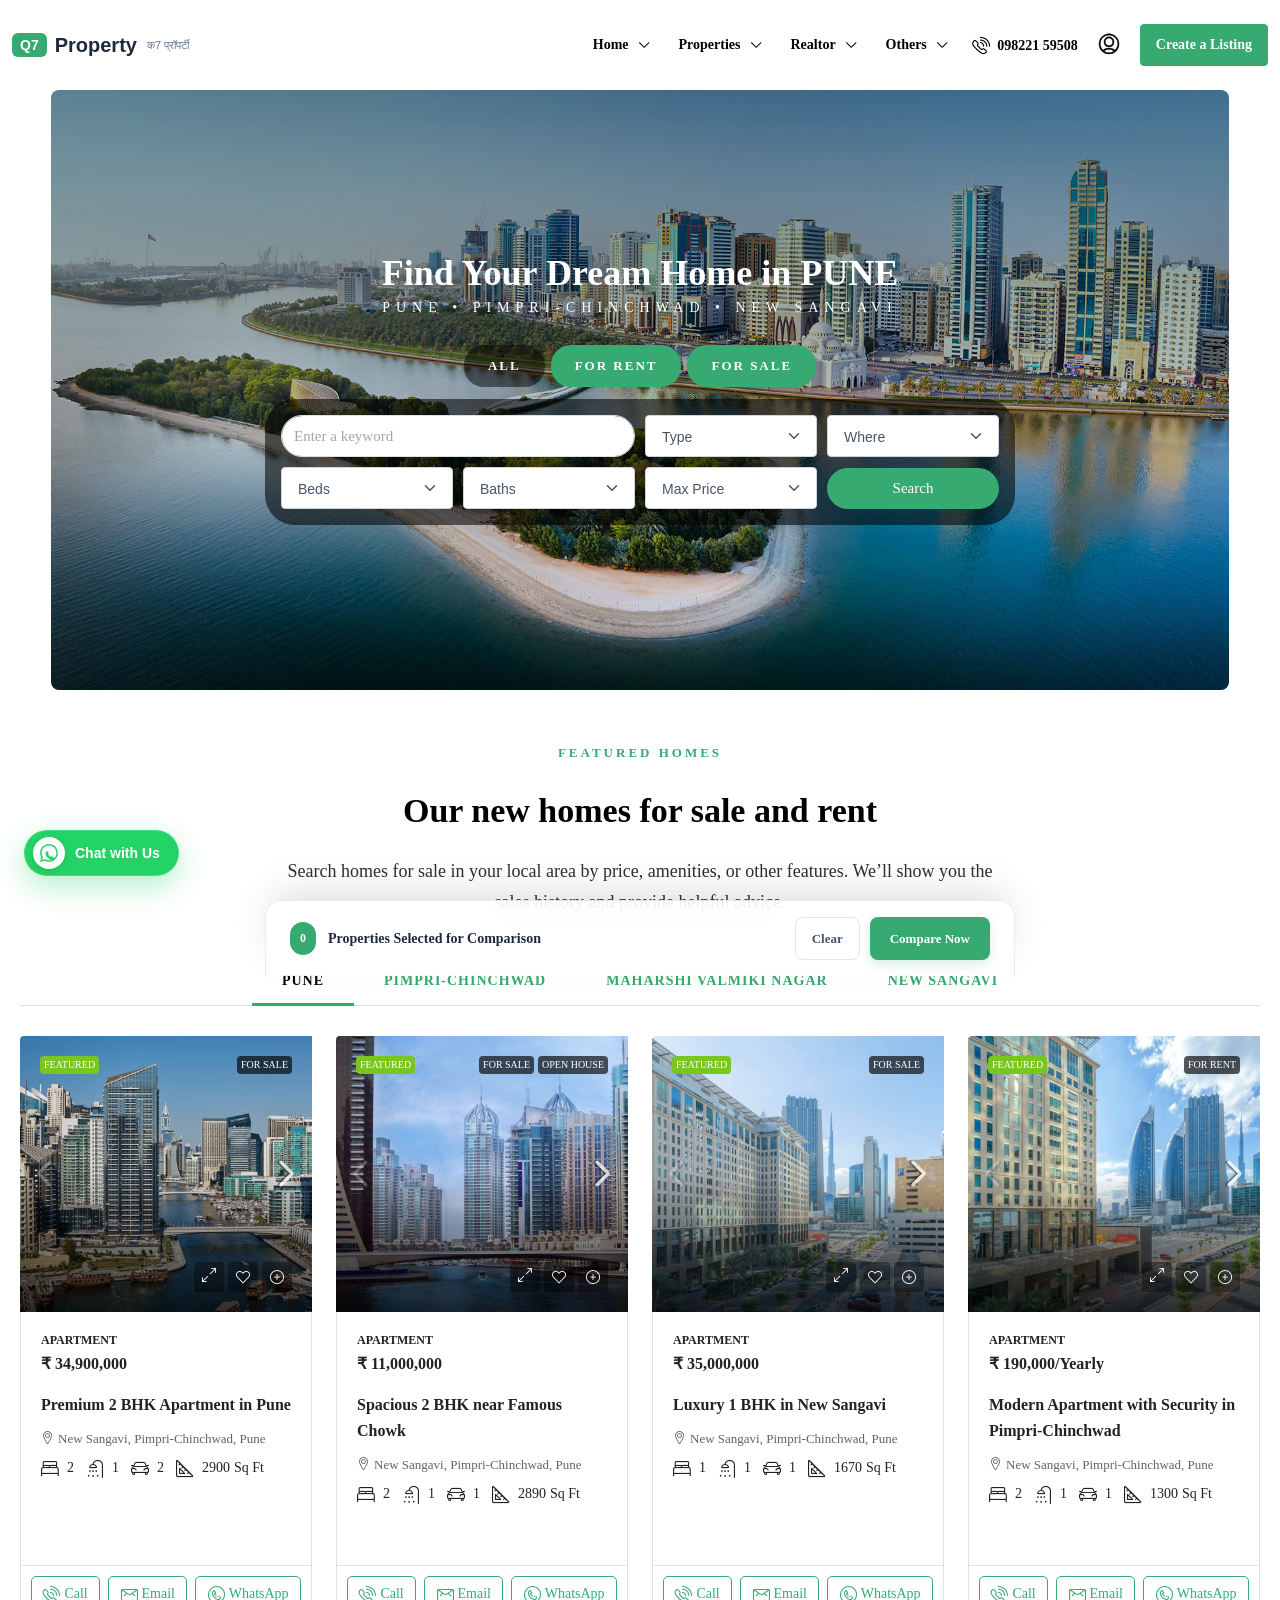
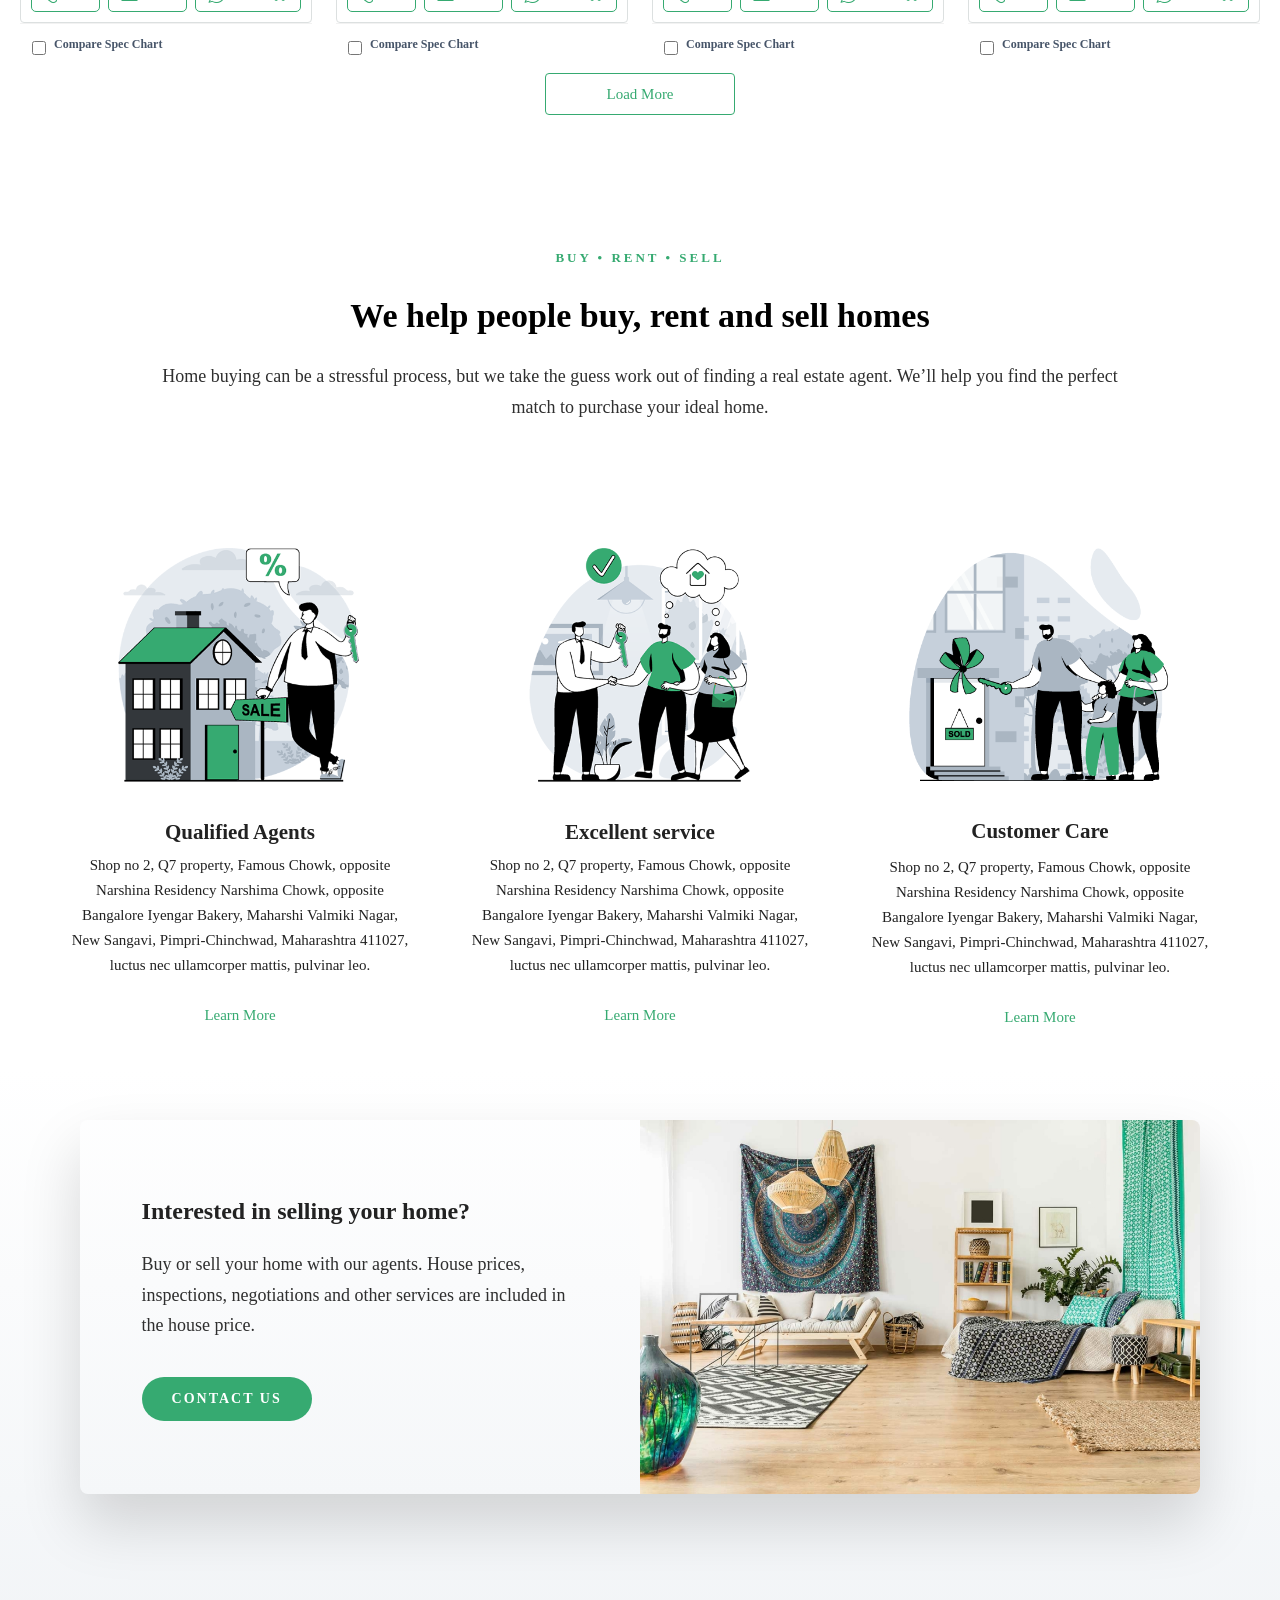
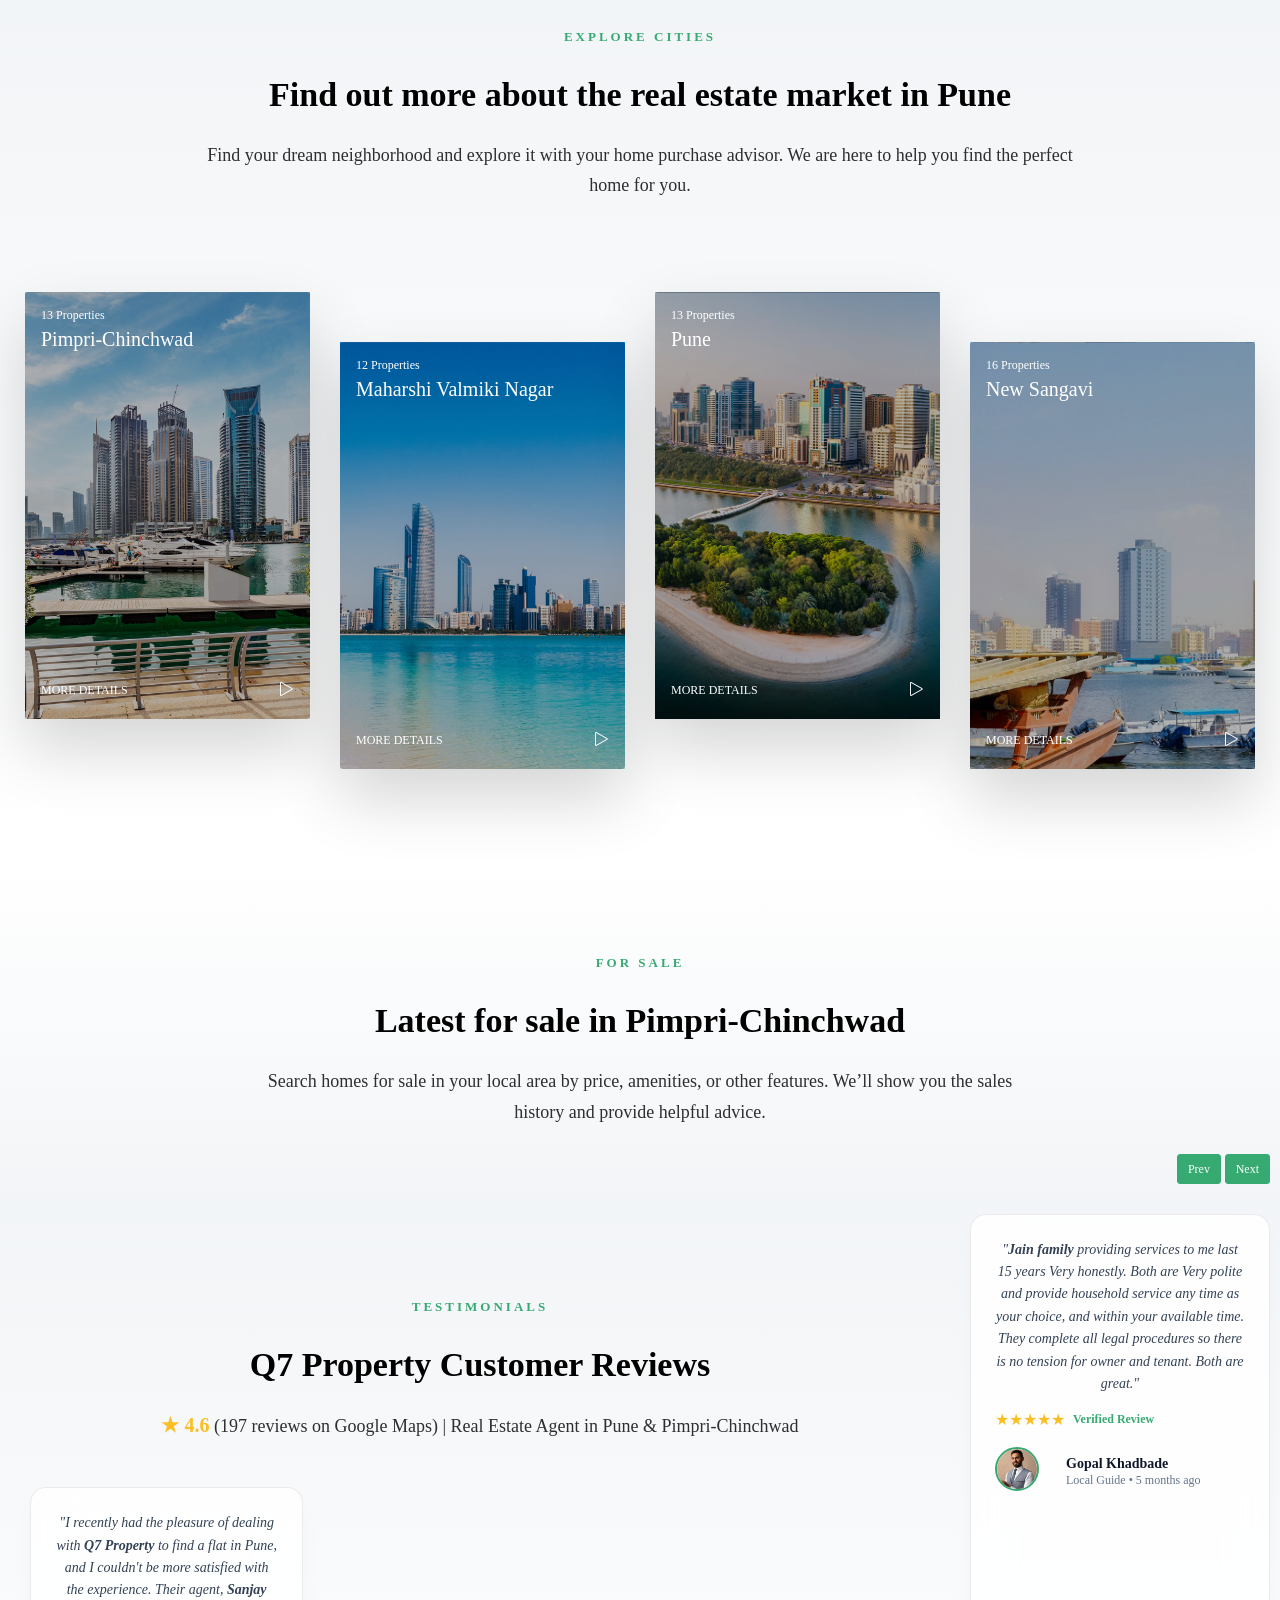
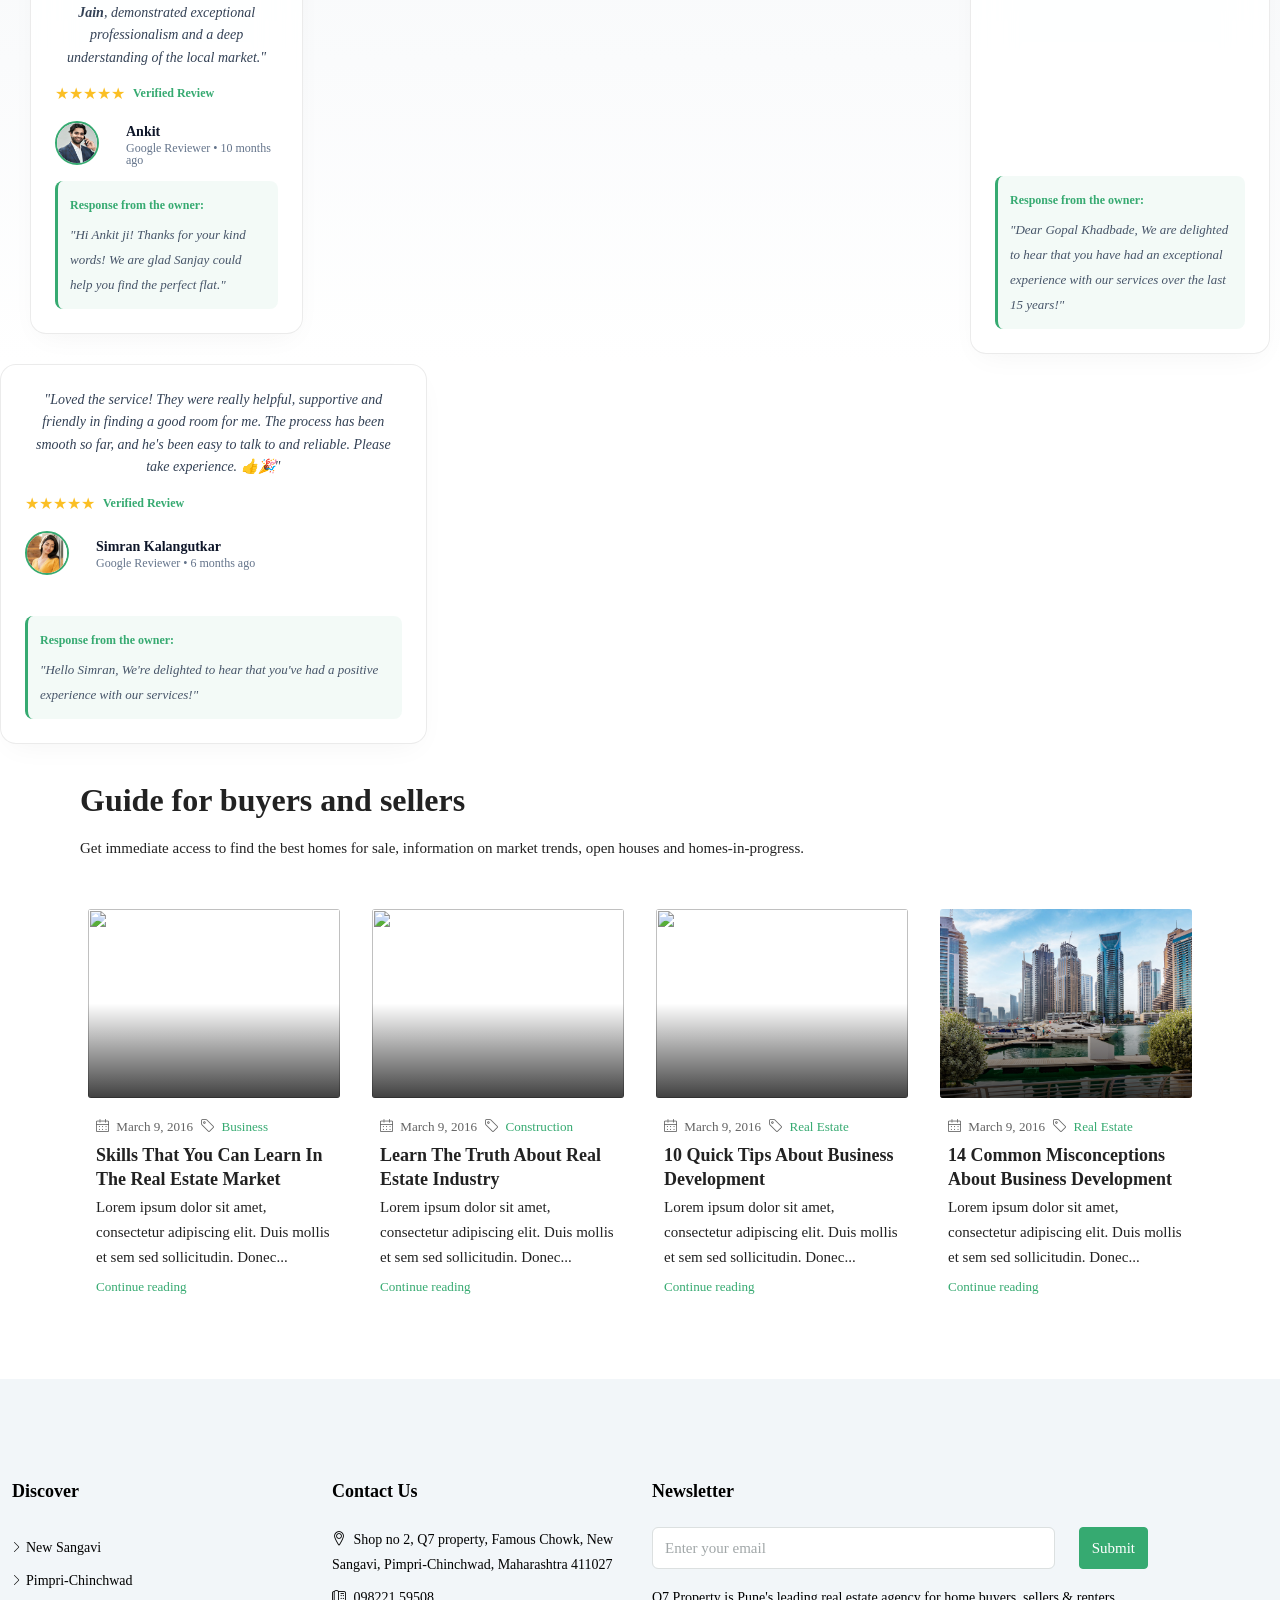
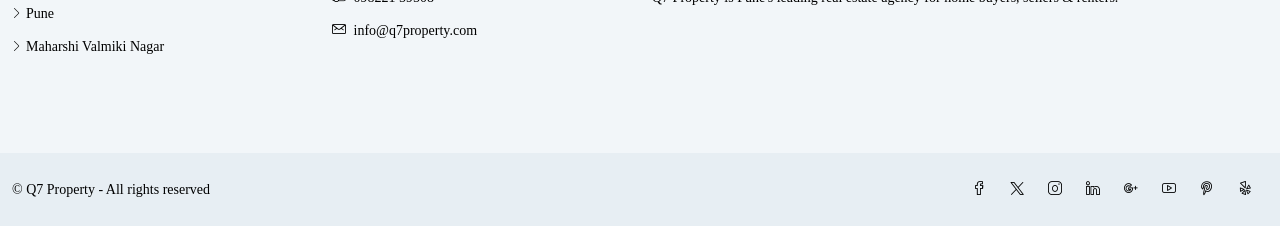
==== index.html @ b4c5afac "Initial commit: Rebranded high-fidelity Q7 Property portal in Pune, fully clean and declassified wit" ====
<!DOCTYPE html><html lang="en-US"><head>
	<meta charset="UTF-8">
	<meta name="viewport" content="width=device-width, initial-scale=1.0">
	<link rel="profile" href="https://gmpg.org/xfn/11">
    <meta name="format-detection" content="telephone=no">
	<title>Houzez – Highly Customizable Real Estate WordPress Theme - Q7 Property | Real Estate Agent in Pimpri-Chinchwad, Pune</title>
		<style>
		.houzez-library-modal-btn {margin-left: 5px;background: #35AAE1;vertical-align: top;font-size: 0 !important;}
		.houzez-library-modal-btn:before {content: '';width: 16px;height: 16px;background-image: url('./wp-content/themes/houzez/img/studio-icon.png');background-position: center;background-size: contain;background-repeat: no-repeat;}
		#houzez-library-modal .houzez-elementor-template-library-template-name {text-align: right;flex: 1 0 0%;}
		.houzez-notice {padding: 10px 15px;margin: 10px 0;border-radius: 4px;font-size: 14px;}
		.houzez-notice.houzez-success {background: #d4edda;color: #155724;border: 1px solid #c3e6cb;}
		.houzez-notice.houzez-error {background: #f8d7da;color: #721c24;border: 1px solid #f5c6cb;}
		.houzez-notice.houzez-info {background: #d1ecf1;color: #0c5460;border: 1px solid #bee5eb;}
		</style>
	<meta name="robots" content="max-image-preview:large">
<link rel="dns-prefetch" href="//fonts.googleapis.com">
<link rel="preconnect" href="https://fonts.gstatic.com" crossorigin="">
<link rel="alternate" type="application/rss+xml" title="Houzez » Feed" href="./feed/">
<link rel="alternate" type="application/rss+xml" title="Houzez » Comments Feed" href="./comments/feed/">
<link rel="alternate" title="oEmbed (JSON)" type="application/json+oembed" href="./wp-json/oembed/1.0/embed?url=https%3A%2F%2Fdemo29.houzez.co%2F">
<link rel="alternate" title="oEmbed (XML)" type="text/xml+oembed" href="./wp-json/oembed/1.0/embed?url=https%3A%2F%2Fdemo29.houzez.co%2F&amp;format=xml">
<style id="wp-img-auto-sizes-contain-inline-css" type="text/css">
img:is([sizes=auto i],[sizes^="auto," i]){contain-intrinsic-size:3000px 1500px}
/*# sourceURL=wp-img-auto-sizes-contain-inline-css */
</style>
<link rel="stylesheet" id="houzez-author-box-css" href="./wp-content/plugins/houzez-theme-functionality/elementor/assets/css/author-box.css" type="text/css" media="all">
<style id="wp-emoji-styles-inline-css" type="text/css">

	img.wp-smiley, img.emoji {
		display: inline !important;
		border: none !important;
		box-shadow: none !important;
		height: 1em !important;
		width: 1em !important;
		margin: 0 0.07em !important;
		vertical-align: -0.1em !important;
		background: none !important;
		padding: 0 !important;
	}
/*# sourceURL=wp-emoji-styles-inline-css */
</style>
<style id="classic-theme-styles-inline-css" type="text/css">
/*! This file is auto-generated */
.wp-block-button__link{color:#fff;background-color:#32373c;border-radius:9999px;box-shadow:none;text-decoration:none;padding:calc(.667em + 2px) calc(1.333em + 2px);font-size:1.125em}.wp-block-file__button{background:#32373c;color:#fff;text-decoration:none}
/*# sourceURL=./wp-includes/css/classic-themes.min.css */
</style>
<style id="global-styles-inline-css" type="text/css">
:root{--wp--preset--aspect-ratio--square: 1;--wp--preset--aspect-ratio--4-3: 4/3;--wp--preset--aspect-ratio--3-4: 3/4;--wp--preset--aspect-ratio--3-2: 3/2;--wp--preset--aspect-ratio--2-3: 2/3;--wp--preset--aspect-ratio--16-9: 16/9;--wp--preset--aspect-ratio--9-16: 9/16;--wp--preset--color--black: #000000;--wp--preset--color--cyan-bluish-gray: #abb8c3;--wp--preset--color--white: #ffffff;--wp--preset--color--pale-pink: #f78da7;--wp--preset--color--vivid-red: #cf2e2e;--wp--preset--color--luminous-vivid-orange: #ff6900;--wp--preset--color--luminous-vivid-amber: #fcb900;--wp--preset--color--light-green-cyan: #7bdcb5;--wp--preset--color--vivid-green-cyan: #00d084;--wp--preset--color--pale-cyan-blue: #8ed1fc;--wp--preset--color--vivid-cyan-blue: #0693e3;--wp--preset--color--vivid-purple: #9b51e0;--wp--preset--gradient--vivid-cyan-blue-to-vivid-purple: linear-gradient(135deg,rgb(6,147,227) 0%,rgb(155,81,224) 100%);--wp--preset--gradient--light-green-cyan-to-vivid-green-cyan: linear-gradient(135deg,rgb(122,220,180) 0%,rgb(0,208,130) 100%);--wp--preset--gradient--luminous-vivid-amber-to-luminous-vivid-orange: linear-gradient(135deg,rgb(252,185,0) 0%,rgb(255,105,0) 100%);--wp--preset--gradient--luminous-vivid-orange-to-vivid-red: linear-gradient(135deg,rgb(255,105,0) 0%,rgb(207,46,46) 100%);--wp--preset--gradient--very-light-gray-to-cyan-bluish-gray: linear-gradient(135deg,rgb(238,238,238) 0%,rgb(169,184,195) 100%);--wp--preset--gradient--cool-to-warm-spectrum: linear-gradient(135deg,rgb(74,234,220) 0%,rgb(151,120,209) 20%,rgb(207,42,186) 40%,rgb(238,44,130) 60%,rgb(251,105,98) 80%,rgb(254,248,76) 100%);--wp--preset--gradient--blush-light-purple: linear-gradient(135deg,rgb(255,206,236) 0%,rgb(152,150,240) 100%);--wp--preset--gradient--blush-bordeaux: linear-gradient(135deg,rgb(254,205,165) 0%,rgb(254,45,45) 50%,rgb(107,0,62) 100%);--wp--preset--gradient--luminous-dusk: linear-gradient(135deg,rgb(255,203,112) 0%,rgb(199,81,192) 50%,rgb(65,88,208) 100%);--wp--preset--gradient--pale-ocean: linear-gradient(135deg,rgb(255,245,203) 0%,rgb(182,227,212) 50%,rgb(51,167,181) 100%);--wp--preset--gradient--electric-grass: linear-gradient(135deg,rgb(202,248,128) 0%,rgb(113,206,126) 100%);--wp--preset--gradient--midnight: linear-gradient(135deg,rgb(2,3,129) 0%,rgb(40,116,252) 100%);--wp--preset--font-size--small: 13px;--wp--preset--font-size--medium: 20px;--wp--preset--font-size--large: 36px;--wp--preset--font-size--x-large: 42px;--wp--preset--spacing--20: 0.44rem;--wp--preset--spacing--30: 0.67rem;--wp--preset--spacing--40: 1rem;--wp--preset--spacing--50: 1.5rem;--wp--preset--spacing--60: 2.25rem;--wp--preset--spacing--70: 3.38rem;--wp--preset--spacing--80: 5.06rem;--wp--preset--shadow--natural: 6px 6px 9px rgba(0, 0, 0, 0.2);--wp--preset--shadow--deep: 12px 12px 50px rgba(0, 0, 0, 0.4);--wp--preset--shadow--sharp: 6px 6px 0px rgba(0, 0, 0, 0.2);--wp--preset--shadow--outlined: 6px 6px 0px -3px rgb(255, 255, 255), 6px 6px rgb(0, 0, 0);--wp--preset--shadow--crisp: 6px 6px 0px rgb(0, 0, 0);}:where(.is-layout-flex){gap: 0.5em;}:where(.is-layout-grid){gap: 0.5em;}body .is-layout-flex{display: flex;}.is-layout-flex{flex-wrap: wrap;align-items: center;}.is-layout-flex > :is(*, div){margin: 0;}body .is-layout-grid{display: grid;}.is-layout-grid > :is(*, div){margin: 0;}:where(.wp-block-columns.is-layout-flex){gap: 2em;}:where(.wp-block-columns.is-layout-grid){gap: 2em;}:where(.wp-block-post-template.is-layout-flex){gap: 1.25em;}:where(.wp-block-post-template.is-layout-grid){gap: 1.25em;}.has-black-color{color: var(--wp--preset--color--black) !important;}.has-cyan-bluish-gray-color{color: var(--wp--preset--color--cyan-bluish-gray) !important;}.has-white-color{color: var(--wp--preset--color--white) !important;}.has-pale-pink-color{color: var(--wp--preset--color--pale-pink) !important;}.has-vivid-red-color{color: var(--wp--preset--color--vivid-red) !important;}.has-luminous-vivid-orange-color{color: var(--wp--preset--color--luminous-vivid-orange) !important;}.has-luminous-vivid-amber-color{color: var(--wp--preset--color--luminous-vivid-amber) !important;}.has-light-green-cyan-color{color: var(--wp--preset--color--light-green-cyan) !important;}.has-vivid-green-cyan-color{color: var(--wp--preset--color--vivid-green-cyan) !important;}.has-pale-cyan-blue-color{color: var(--wp--preset--color--pale-cyan-blue) !important;}.has-vivid-cyan-blue-color{color: var(--wp--preset--color--vivid-cyan-blue) !important;}.has-vivid-purple-color{color: var(--wp--preset--color--vivid-purple) !important;}.has-black-background-color{background-color: var(--wp--preset--color--black) !important;}.has-cyan-bluish-gray-background-color{background-color: var(--wp--preset--color--cyan-bluish-gray) !important;}.has-white-background-color{background-color: var(--wp--preset--color--white) !important;}.has-pale-pink-background-color{background-color: var(--wp--preset--color--pale-pink) !important;}.has-vivid-red-background-color{background-color: var(--wp--preset--color--vivid-red) !important;}.has-luminous-vivid-orange-background-color{background-color: var(--wp--preset--color--luminous-vivid-orange) !important;}.has-luminous-vivid-amber-background-color{background-color: var(--wp--preset--color--luminous-vivid-amber) !important;}.has-light-green-cyan-background-color{background-color: var(--wp--preset--color--light-green-cyan) !important;}.has-vivid-green-cyan-background-color{background-color: var(--wp--preset--color--vivid-green-cyan) !important;}.has-pale-cyan-blue-background-color{background-color: var(--wp--preset--color--pale-cyan-blue) !important;}.has-vivid-cyan-blue-background-color{background-color: var(--wp--preset--color--vivid-cyan-blue) !important;}.has-vivid-purple-background-color{background-color: var(--wp--preset--color--vivid-purple) !important;}.has-black-border-color{border-color: var(--wp--preset--color--black) !important;}.has-cyan-bluish-gray-border-color{border-color: var(--wp--preset--color--cyan-bluish-gray) !important;}.has-white-border-color{border-color: var(--wp--preset--color--white) !important;}.has-pale-pink-border-color{border-color: var(--wp--preset--color--pale-pink) !important;}.has-vivid-red-border-color{border-color: var(--wp--preset--color--vivid-red) !important;}.has-luminous-vivid-orange-border-color{border-color: var(--wp--preset--color--luminous-vivid-orange) !important;}.has-luminous-vivid-amber-border-color{border-color: var(--wp--preset--color--luminous-vivid-amber) !important;}.has-light-green-cyan-border-color{border-color: var(--wp--preset--color--light-green-cyan) !important;}.has-vivid-green-cyan-border-color{border-color: var(--wp--preset--color--vivid-green-cyan) !important;}.has-pale-cyan-blue-border-color{border-color: var(--wp--preset--color--pale-cyan-blue) !important;}.has-vivid-cyan-blue-border-color{border-color: var(--wp--preset--color--vivid-cyan-blue) !important;}.has-vivid-purple-border-color{border-color: var(--wp--preset--color--vivid-purple) !important;}.has-vivid-cyan-blue-to-vivid-purple-gradient-background{background: var(--wp--preset--gradient--vivid-cyan-blue-to-vivid-purple) !important;}.has-light-green-cyan-to-vivid-green-cyan-gradient-background{background: var(--wp--preset--gradient--light-green-cyan-to-vivid-green-cyan) !important;}.has-luminous-vivid-amber-to-luminous-vivid-orange-gradient-background{background: var(--wp--preset--gradient--luminous-vivid-amber-to-luminous-vivid-orange) !important;}.has-luminous-vivid-orange-to-vivid-red-gradient-background{background: var(--wp--preset--gradient--luminous-vivid-orange-to-vivid-red) !important;}.has-very-light-gray-to-cyan-bluish-gray-gradient-background{background: var(--wp--preset--gradient--very-light-gray-to-cyan-bluish-gray) !important;}.has-cool-to-warm-spectrum-gradient-background{background: var(--wp--preset--gradient--cool-to-warm-spectrum) !important;}.has-blush-light-purple-gradient-background{background: var(--wp--preset--gradient--blush-light-purple) !important;}.has-blush-bordeaux-gradient-background{background: var(--wp--preset--gradient--blush-bordeaux) !important;}.has-luminous-dusk-gradient-background{background: var(--wp--preset--gradient--luminous-dusk) !important;}.has-pale-ocean-gradient-background{background: var(--wp--preset--gradient--pale-ocean) !important;}.has-electric-grass-gradient-background{background: var(--wp--preset--gradient--electric-grass) !important;}.has-midnight-gradient-background{background: var(--wp--preset--gradient--midnight) !important;}.has-small-font-size{font-size: var(--wp--preset--font-size--small) !important;}.has-medium-font-size{font-size: var(--wp--preset--font-size--medium) !important;}.has-large-font-size{font-size: var(--wp--preset--font-size--large) !important;}.has-x-large-font-size{font-size: var(--wp--preset--font-size--x-large) !important;}
:where(.wp-block-post-template.is-layout-flex){gap: 1.25em;}:where(.wp-block-post-template.is-layout-grid){gap: 1.25em;}
:where(.wp-block-term-template.is-layout-flex){gap: 1.25em;}:where(.wp-block-term-template.is-layout-grid){gap: 1.25em;}
:where(.wp-block-columns.is-layout-flex){gap: 2em;}:where(.wp-block-columns.is-layout-grid){gap: 2em;}
:root :where(.wp-block-pullquote){font-size: 1.5em;line-height: 1.6;}
/*# sourceURL=global-styles-inline-css */
</style>
<link rel="stylesheet" id="elementor-icons-css" href="./wp-content/plugins/elementor/assets/lib/eicons/css/elementor-icons.min.css" type="text/css" media="all">
<link rel="stylesheet" id="elementor-frontend-css" href="./wp-content/plugins/elementor/assets/css/frontend.min.css" type="text/css" media="all">
<link rel="stylesheet" id="elementor-post-17100-css" href="./wp-content/uploads/elementor/css/post-17100.css" type="text/css" media="all">
<link rel="stylesheet" id="e-animation-fadeIn-css" href="./wp-content/plugins/elementor/assets/lib/animations/styles/fadeIn.min.css" type="text/css" media="all">
<link rel="stylesheet" id="widget-heading-css" href="./wp-content/plugins/elementor/assets/css/widget-heading.min.css" type="text/css" media="all">
<link rel="stylesheet" id="widget-icon-list-css" href="./wp-content/plugins/elementor/assets/css/widget-icon-list.min.css" type="text/css" media="all">
<link rel="stylesheet" id="widget-spacer-css" href="./wp-content/plugins/elementor/assets/css/widget-spacer.min.css" type="text/css" media="all">
<link rel="stylesheet" id="e-animation-fadeInUp-css" href="./wp-content/plugins/elementor/assets/lib/animations/styles/fadeInUp.min.css" type="text/css" media="all">
<link rel="stylesheet" id="widget-image-box-css" href="./wp-content/plugins/elementor/assets/css/widget-image-box.min.css" type="text/css" media="all">
<link rel="stylesheet" id="widget-image-css" href="./wp-content/plugins/elementor/assets/css/widget-image.min.css" type="text/css" media="all">
<link rel="stylesheet" id="widget-testimonial-css" href="./wp-content/plugins/elementor/assets/css/widget-testimonial.min.css" type="text/css" media="all">
<link rel="stylesheet" id="elementor-post-17651-css" href="./wp-content/uploads/elementor/css/post-17651.css" type="text/css" media="all">
<link rel="stylesheet" id="houzez-studio-css" href="./wp-content/plugins/houzez-studio/public/css/houzez-studio-public.css" type="text/css" media="all">
<link rel="stylesheet" id="bootstrap-css" href="./wp-content/themes/houzez/css/bootstrap.min.css" type="text/css" media="all">
<link rel="stylesheet" id="bootstrap-select-css" href="./wp-content/themes/houzez/css/bootstrap-select.min.css" type="text/css" media="all">
<link rel="stylesheet" id="houzez-icons-css" href="./wp-content/themes/houzez/css/icons.css" type="text/css" media="all">
<link rel="stylesheet" id="slick-css" href="./wp-content/themes/houzez/css/slick.min.css" type="text/css" media="all">
<link rel="stylesheet" id="slick-theme-css" href="./wp-content/themes/houzez/css/slick-theme.min.css" type="text/css" media="all">
<link rel="stylesheet" id="bootstrap-datepicker-css" href="./wp-content/themes/houzez/css/bootstrap-datepicker.min.css" type="text/css" media="all">
<link rel="stylesheet" id="houzez-main-css" href="./wp-content/themes/houzez/css/main.css" type="text/css" media="all">
<link rel="stylesheet" id="houzez-styling-options-css" href="./wp-content/themes/houzez/css/styling-options.css" type="text/css" media="all">
<link rel="stylesheet" id="houzez-style-css" href="./wp-content/themes/houzez/style.css" type="text/css" media="all">
<style id="houzez-style-inline-css" type="text/css">

        @media (min-width: 1200px) {
          .container {
              max-width: 1310px;
          }
        }
        body {
            font-family: Plus Jakarta Sans;
            font-size: 15px;
            font-weight: 400;
            line-height: 25px;
            text-transform: none;
        }
        .main-nav,
        .dropdown-menu,
        .login-register,
        .btn.btn-create-listing,
        .logged-in-nav,
        .btn-phone-number {
          font-family: Plus Jakarta Sans;
          font-size: 14px;
          font-weight: 600;
          text-transform: none;
        }

        .btn,
        .ele-btn,
        .houzez-search-button,
        .houzez-submit-button,
        .form-control,
        .bootstrap-select .text,
        .sort-by-title,
        .woocommerce ul.products li.product .button,
        .form-control,
        .bootstrap-select .text,
        .sort-by-title {
          font-family: Plus Jakarta Sans;
        }
        
        h1, h2, h3, h4, h5, h6, .item-title, .page-title-mobile {
          font-family: Plus Jakarta Sans;
          font-weight: 600;
          text-transform: none;
        }

        .post-content-wrap h1, .post-content-wrap h2, .post-content-wrap h3, .post-content-wrap h4, .post-content-wrap h5, .post-content-wrap h6 {
          font-weight: 600;
          text-transform: none;
          text-align: inherit; 
        }

        .top-bar-wrap {
            font-family: Plus Jakarta Sans;
            font-size: 15px;
            font-weight: 400;
            text-transform: none;   
        }
        .footer-wrap {
            font-family: Plus Jakarta Sans;
            font-size: 14px;
            font-weight: 400;
            text-transform: none;
        }
        
        .header-v1 .header-inner-wrap {
            height: 60px; 
        }
        .header-v1 .header-inner-wrap .nav-link {
          line-height: 60px;
        }
        .header-v2 .header-top .navbar {
          height: 110px; 
        }

        .header-v2 .header-bottom .header-inner-wrap {
            height: 54px;
        }

        .header-v2 .header-bottom .header-inner-wrap .nav-link {
            line-height: 54px;
        }

        .header-v3 .header-top .header-inner-wrap,
        .header-v3 .header-top .header-contact-wrap {
          height: 80px;
          line-height: 80px; 
        }
        .header-v3 .header-bottom .header-inner-wrap {
            height: 54px;
        }
        .header-v3 .header-bottom .header-inner-wrap .nav-link {
            line-height: 54px;
        }

        .header-v4 .header-inner-wrap {
            height: 90px;
        }
        .header-v4 .header-inner-wrap .nav-link {
            line-height: 90px;
        }

        .header-v5 .header-top .header-inner-wrap {
            height: 110px;
        }

        .header-v5 .header-bottom .header-inner-wrap {
            height: 54px;
            line-height: 54px;
        }

        .header-v6 .header-inner-wrap,
        .header-v6 .navbar-logged-in-wrap {
            height: 60px;
            line-height: 60px;
        }

        @media (min-width: 1200px) {
            .header-v5 .header-top .container {
                max-width: 1170px;
            }
        }
    
      body,
      .main-wrap,
      .fw-property-documents-wrap h3 span, 
      .fw-property-details-wrap h3 span {
        background-color: #ffffff; 
      }
      .houzez-main-wrap-v2, .main-wrap.agent-detail-page-v2 {
        background-color: #ffffff;
      }

       body,
      .form-control,
      .bootstrap-select .text,
      .item-title a,
      .listing-tabs .nav-tabs .nav-link,
      .item-wrap-v2 .item-amenities li span,
      .item-wrap-v2 .item-amenities li:before,
      .item-parallax-wrap .item-price-wrap,
      .list-view .item-body .item-price-wrap,
      .property-slider-item .item-price-wrap,
      .page-title-wrap .item-price-wrap,
      .agent-information .agent-phone span a,
      .property-overview-wrap ul li strong,
      .mobile-property-title .item-price-wrap .item-price,
      .fw-property-features-left li a,
      .lightbox-content-wrap .item-price-wrap,
      .blog-post-item-v1 .blog-post-title h3 a,
      .blog-post-content-widget h4 a,
      .property-item-widget .right-property-item-widget-wrap .item-price-wrap,
      .login-register-form .modal-header .login-register-tabs .nav-link.active,
      .agent-list-wrap .agent-list-content h2 a,
      .agent-list-wrap .agent-list-contact li a,
      .developer-list-wrap .developer-list-content h2 a,
      .developer-list-wrap .developer-list-contact li a,
      .agent-contacts-wrap li a,
      .menu-edit-property li a,
      .statistic-referrals-list li a,
      .chart-nav .nav-pills .nav-link,
      .dashboard-table-properties td .property-payment-status,
      .dashboard-mobile-edit-menu-wrap .bootstrap-select > .dropdown-toggle.bs-placeholder,
      .payment-method-block .radio-tab .control-text,
      .post-title-wrap h2 a,
      .lead-nav-tab.nav-pills .nav-link,
      .deals-nav-tab.nav-pills .nav-link,
      .btn-light-grey-outlined:hover,
      button:not(.bs-placeholder) .filter-option-inner-inner,
      .fw-property-floor-plans-wrap .floor-plans-tabs a,
      .products > .product > .item-body > a,
      .woocommerce ul.products li.product .price,
      .woocommerce div.product p.price, 
      .woocommerce div.product span.price,
      .woocommerce #reviews #comments ol.commentlist li .meta,
      .woocommerce-MyAccount-navigation ul li a,
      .activitiy-item-close-button a,
      .property-section-wrap li a,
      .propertie-list ul li a {
       color: #222222; 
     }


    
      a,
      a:hover,
      a:active,
      a:focus,
      .primary-text,
      .btn-clear,
      .btn-apply,
      .btn-primary-outlined,
      .btn-primary-outlined:before,
      .item-title a:hover,
      .sort-by .bootstrap-select .bs-placeholder,
      .sort-by .bootstrap-select > .btn,
      .sort-by .bootstrap-select > .btn:active,
      .page-link,
      .page-link:hover,
      .accordion-title:before,
      .blog-post-content-widget h4 a:hover,
      .agent-list-wrap .agent-list-content h2 a:hover,
      .agent-list-wrap .agent-list-contact li a:hover,
      .agent-contacts-wrap li a:hover,
      .agent-nav-wrap .nav-pills .nav-link,
      .dashboard-side-menu-wrap .side-menu-dropdown a.active,
      .menu-edit-property li a.active,
      .menu-edit-property li a:hover,
      .dashboard-statistic-block h3 .fa,
      .statistic-referrals-list li a:hover,
      .chart-nav .nav-pills .nav-link.active,
      .board-message-icon-wrap.active,
      .post-title-wrap h2 a:hover,
      .listing-switch-view .switch-btn.active,
      .item-wrap-v6 .item-price-wrap,
      .listing-v6 .list-view .item-body .item-price-wrap,
      .woocommerce nav.woocommerce-pagination ul li a, 
      .woocommerce nav.woocommerce-pagination ul li span,
      .woocommerce-MyAccount-navigation ul li a:hover,
      .property-schedule-tour-form-wrap .control input:checked ~ .control__indicator,
      .property-schedule-tour-form-wrap .control:hover,
      .property-walkscore-wrap-v2 .score-details .houzez-icon,
      .login-register .btn-icon-login-register + .dropdown-menu a,
      .activitiy-item-close-button a:hover,
      .property-section-wrap li a:hover,
      .agent-detail-page-v2 .agent-nav-wrap .nav-link.active,
      .property-lightbox-v2-sections-navigation .slick-prev, 
      .property-lightbox-v2-sections-navigation .slick-next,
      .property-lightbox-v2-sections-navigation .slick-slide.current-section,
      .property-lightbox-v2-sections-navigation .nav-link.active,
      .property-lightbox-v3-sections-navigation .slick-prev,
      .property-lightbox-v3-sections-navigation .slick-next,
      .property-lightbox-v3-sections-navigation .slick-slide.current-section,
      .property-lightbox-v3-sections-navigation .nav-link.active,
      .agent-detail-page-v2 .listing-tabs .nav-link.active,
      .taxonomy-item-list a:before,
      .stats-box .icon-box i,
      .propertie-list ul li a.active,
      .propertie-list ul li a:hover,
      .nav-link,
      .agent-list-position a,
      .top-banner-wrap .nav-pills .nav-link:hover {
        color: #36aa71; 
      }

      .houzez-search-form-js .nav-pills .nav-link:hover, .top-banner-wrap .nav-pills .nav-link:hover {
          color: #fff;
      }
      
      .control input:checked ~ .control__indicator,
      .btn-primary-outlined:hover,
      .page-item.active .page-link,
      .slick-prev:hover,
      .slick-prev:focus,
      .slick-next:hover,
      .slick-next:focus,
      .mobile-property-tools .nav-pills .nav-link.active,
      .login-register-form .modal-header,
      .agent-nav-wrap .nav-pills .nav-link.active,
      .board-message-icon-wrap .notification-circle,
      .primary-label,
      .fc-event,
      .fc-event-dot,
      .compare-table .table-hover > tbody > tr:hover,
      .post-tag,
      .datepicker table tr td.active.active,
      .datepicker table tr td.active.disabled,
      .datepicker table tr td.active.disabled.active,
      .datepicker table tr td.active.disabled.disabled,
      .datepicker table tr td.active.disabled:active,
      .datepicker table tr td.active.disabled:hover,
      .datepicker table tr td.active.disabled:hover.active,
      .datepicker table tr td.active.disabled:hover.disabled,
      .datepicker table tr td.active.disabled:hover:active,
      .datepicker table tr td.active.disabled:hover:hover,
      .datepicker table tr td.active.disabled:hover[disabled],
      .datepicker table tr td.active.disabled[disabled],
      .datepicker table tr td.active:active,
      .datepicker table tr td.active:hover,
      .datepicker table tr td.active:hover.active,
      .datepicker table tr td.active:hover.disabled,
      .datepicker table tr td.active:hover:active,
      .datepicker table tr td.active:hover:hover,
      .datepicker table tr td.active:hover[disabled],
      .datepicker table tr td.active[disabled],
      .ui-slider-horizontal .ui-slider-range,
      .slick-arrow,
      .btn-load-more .spinner .bounce1,
      .btn-load-more .spinner .bounce2,
      .btn-load-more .spinner .bounce3 {
        background-color: #36aa71; 
      }

      .control input:checked ~ .control__indicator,
      .btn-primary-outlined,
      .btn-primary-outlined:hover,
      .page-item.active .page-link,
      .mobile-property-tools .nav-pills .nav-link.active,
      .agent-nav-wrap .nav-pills .nav-link,
      .agent-nav-wrap .nav-pills .nav-link.active,
      .chart-nav .nav-pills .nav-link.active,
      .dashaboard-snake-nav .step-block.active,
      .fc-event,
      .fc-event-dot,
      .save-search-form-wrap,
      .property-schedule-tour-form-wrap .control input:checked ~ .control__indicator,
      .property-tabs-module.property-nav-tabs-v5 .nav-link.active,
      .price-table-button
          .control--radio
          input:checked
          + .control__indicator
          + .control__label
          + .control__background,
      .agent-detail-page-v2 .agent-nav-wrap .nav-link.active {
        border-color: #36aa71; 
      }

      .stats-box .icon-box {
        border: 1px solid #36aa71;
      }

      .slick-arrow:hover {
        background-color: rgba(54,170,113,0.75); 
      }

      .property-banner .nav-pills .nav-link.active {
        background-color: rgba(54,170,113,0.75) !important; 
      }

      .property-navigation-wrap a.active {
        color: #36aa71;
        -webkit-box-shadow: inset 0 -3px #36aa71;
        box-shadow: inset 0 -3px #36aa71; 
      }

      .property-nav-tabs-v1 .nav-item .nav-link.active,
      .property-nav-tabs-v1 .nav-item .nav-link.show,
      .property-nav-tabs-v2 .nav-item .nav-link.active,
      .property-nav-tabs-v2 .nav-item .nav-link.show {
          -webkit-box-shadow: 0 3px 0 inset #36aa71;
          box-shadow: 0 3px 0 inset #36aa71;
          border-bottom: 2px solid #ffffff;
      }

      .property-tabs-module.property-nav-tabs-v3 .nav-link.active::before,
      .property-tabs-module.property-nav-tabs-v4 .nav-link.active::before {
          border-top-color: #36aa71;
      }
      
      .property-tabs-module.property-nav-tabs-v3 .nav-link.active::after,
      .property-tabs-module.property-nav-tabs-v4 .nav-link.active::after {
          border-bottom-color: #ffffff;
          border-top-color: #ffffff;
      }

      .property-tabs-module.property-nav-tabs-v3 .nav-link.active,
      .property-tabs-module.property-nav-tabs-v4 .nav-link.active {
          border-bottom: 1px solid #36aa71;
      }

      @media (max-width: 767.98px) {
          .product-tabs-wrap-v1 .nav-link.active {
              background-color: #36aa71 !important;
              border-color: #36aa71;
          }
      }

      .property-lightbox-nav .nav-item.nav-item-active {
          -webkit-box-shadow: inset 0 -3px #36aa71;
          box-shadow: inset 0 -3px #36aa71;
      }

      .property-lightbox-nav .nav-item.nav-item-active a {
          color: #36aa71;
      }

      .deals-table-wrap {
          scrollbar-color: #36aa71 #f1f1f1;
      }

      .deals-table-wrap::-webkit-scrollbar-thumb {
          background: #36aa71;
      }

      .deals-table-wrap::-webkit-scrollbar-thumb:hover {
          background: #36aa71;
      }

      .deals-table-wrap::-webkit-scrollbar-track {
          background: #36aa71;
      }

      .btn-primary,
      .fc-button-primary,
      .woocommerce nav.woocommerce-pagination ul li a:focus, 
      .woocommerce nav.woocommerce-pagination ul li a:hover, 
      .woocommerce nav.woocommerce-pagination ul li span.current {
        color: #fff;
        background-color: #36aa71;
        border-color: #36aa71; 
      }
      .btn-primary:focus, .btn-primary:focus:active,
      .fc-button-primary:focus,
      .fc-button-primary:focus:active {
        color: #fff;
        background-color: #36aa71;
        border-color: #36aa71; 
      }
      .btn-primary:hover,
      .fc-button-primary:hover {
        color: #fff;
        background-color: #36aa71;
        border-color: #36aa71; 
      }
      .btn-primary:active, 
      .btn-primary:not(:disabled):not(:disabled):active,
      .fc-button-primary:active,
      .fc-button-primary:not(:disabled):not(:disabled):active {
        color: #fff;
        background-color: #36aa71;
        border-color: #36aa71; 
      }

      .btn-secondary,
      .woocommerce span.onsale,
      .woocommerce ul.products li.product .button,
      .woocommerce #respond input#submit.alt, 
      .woocommerce a.button.alt, 
      .woocommerce button.button.alt, 
      .woocommerce input.button.alt,
      .woocommerce #review_form #respond .form-submit input,
      .woocommerce #respond input#submit, 
      .woocommerce a.button, 
      .woocommerce button.button, 
      .woocommerce input.button {
        color: #fff;
        background-color: #2fa1c6;
        border-color: #2fa1c6; 
      }
      .btn-secondary:focus,
      .btn-secondary:focus:active {
        color: #fff;
        background-color: #2fa1c6;
        border-color: #2fa1c6; 
      }
      .woocommerce ul.products li.product .button:focus,
      .woocommerce ul.products li.product .button:active,
      .woocommerce #respond input#submit.alt:focus, 
      .woocommerce a.button.alt:focus, 
      .woocommerce button.button.alt:focus, 
      .woocommerce input.button.alt:focus,
      .woocommerce #respond input#submit.alt:active, 
      .woocommerce a.button.alt:active, 
      .woocommerce button.button.alt:active, 
      .woocommerce input.button.alt:active,
      .woocommerce #review_form #respond .form-submit input:focus,
      .woocommerce #review_form #respond .form-submit input:active,
      .woocommerce #respond input#submit:active, 
      .woocommerce a.button:active, 
      .woocommerce button.button:active, 
      .woocommerce input.button:active,
      .woocommerce #respond input#submit:focus, 
      .woocommerce a.button:focus, 
      .woocommerce button.button:focus, 
      .woocommerce input.button:focus {
        color: #fff;
        background-color: #2fa1c6;
        border-color: #2fa1c6; 
      }
      .btn-secondary:hover,
      .woocommerce ul.products li.product .button:hover,
      .woocommerce #respond input#submit.alt:hover, 
      .woocommerce a.button.alt:hover, 
      .woocommerce button.button.alt:hover, 
      .woocommerce input.button.alt:hover,
      .woocommerce #review_form #respond .form-submit input:hover,
      .woocommerce #respond input#submit:hover, 
      .woocommerce a.button:hover, 
      .woocommerce button.button:hover, 
      .woocommerce input.button:hover {
        color: #fff;
        background-color: #2fa1c6;
        border-color: #2fa1c6; 
      }
      .btn-secondary:active, 
      .btn-secondary:not(:disabled):not(:disabled):active {
        color: #fff;
        background-color: #2fa1c6;
        border-color: #2fa1c6; 
      }

      .btn-primary-outlined {
        color: #36aa71;
        background-color: transparent;
        border-color: #36aa71; 
      }
      .btn-primary-outlined:focus, .btn-primary-outlined:focus:active {
        color: #36aa71;
        background-color: transparent;
        border-color: #36aa71; 
      }
      .btn-primary-outlined:hover {
        color: #fff;
        background-color: #36aa71;
        border-color: #36aa71; 
      }
      .btn-primary-outlined:active, .btn-primary-outlined:not(:disabled):not(:disabled):active {
        color: #36aa71;
        background-color: rgba(26, 26, 26, 0);
        border-color: #36aa71; 
      }

      .btn-secondary-outlined {
        color: #2fa1c6;
        background-color: transparent;
        border-color: #2fa1c6; 
      }
      .btn-secondary-outlined:focus, .btn-secondary-outlined:focus:active {
        color: #2fa1c6;
        background-color: transparent;
        border-color: #2fa1c6; 
      }
      .btn-secondary-outlined:hover {
        color: #fff;
        background-color: #2fa1c6;
        border-color: #2fa1c6; 
      }
      .btn-secondary-outlined:active, .btn-secondary-outlined:not(:disabled):not(:disabled):active {
        color: #2fa1c6;
        background-color: rgba(26, 26, 26, 0);
        border-color: #2fa1c6; 
      }

      .btn-call {
        color: #2fa1c6;
        background-color: transparent;
        border-color: #2fa1c6; 
      }
      .btn-call:focus, .btn-call:focus:active {
        color: #2fa1c6;
        background-color: transparent;
        border-color: #2fa1c6; 
      }
      .btn-call:hover {
        color: #2fa1c6;
        background-color: rgba(26, 26, 26, 0);
        border-color: #2fa1c6; 
      }
      .btn-call:active, .btn-call:not(:disabled):not(:disabled):active {
        color: #2fa1c6;
        background-color: rgba(26, 26, 26, 0);
        border-color: #2fa1c6; 
      }
      .icon-delete .btn-loader:after{
          border-color: #36aa71 transparent #36aa71 transparent
      }
    
      .header-v1 {
        background-color: #004274;
        border-bottom: 1px solid #004274; 
      }

      .header-v1 a.nav-link,
      .header-v1 .btn-phone-number a {
        color: #FFFFFF; 
      }

      .header-v1 a.nav-link:hover,
      .header-v1 a.nav-link:active {
        color: #00aeff;
        background-color: rgba(0, 174, 255, 0.1); 
      }
      .header-desktop .main-nav .nav-link {
          letter-spacing: 0.0px;
      }
      .header-v1 .btn-phone-number a:hover,
      .header-v1 .btn-phone-number a:active {
        color: #00aeff;
      }
    
      .header-v2 .header-top,
      .header-v5 .header-top,
      .header-v2 .header-contact-wrap {
        background-color: #ffffff; 
      }

      .header-v2 .header-bottom, 
      .header-v5 .header-bottom {
        background-color: #004274;
      }

      .header-v2 .header-contact-wrap .header-contact-right, .header-v2 .header-contact-wrap .header-contact-right a, .header-contact-right a:hover, header-contact-right a:active {
        color: #004274; 
      }

      .header-v2 .header-contact-left {
        color: #004274; 
      }

      .header-v2 .header-bottom,
      .header-v2 .navbar-nav > li,
      .header-v2 .navbar-nav > li:first-of-type,
      .header-v5 .header-bottom,
      .header-v5 .navbar-nav > li,
      .header-v5 .navbar-nav > li:first-of-type {
        border-color: rgba(0, 174, 255, 0.2);
      }

      .header-v2 a.nav-link,
      .header-v5 a.nav-link {
        color: #ffffff; 
      }

      .header-v2 a.nav-link:hover,
      .header-v2 a.nav-link:active,
      .header-v5 a.nav-link:hover,
      .header-v5 a.nav-link:active {
        color: #00aeff;
        background-color: rgba(0, 174, 255, 0.1); 
      }

      .header-v2 .header-contact-right a:hover, 
      .header-v2 .header-contact-right a:active,
      .header-v3 .header-contact-right a:hover, 
      .header-v3 .header-contact-right a:active {
        background-color: transparent;
      }

      .header-v2 .header-social-icons a,
      .header-v5 .header-social-icons a {
        color: #004274; 
      }
    
      .header-v3 .header-top {
        background-color: #004274; 
      }

      .header-v3 .header-bottom {
        background-color: #004274; 
      }

      .header-v3 .header-contact,
      .header-v3-mobile {
        background-color: #00aeff;
        color: #ffffff; 
      }

      .header-v3 .header-bottom,
      .header-v3 .login-register,
      .header-v3 .navbar-nav > li,
      .header-v3 .navbar-nav > li:first-of-type {
        border-color: rgba(0, 174, 239, 0.2); 
      }

      .header-v3 a.nav-link, 
      .header-v3 .header-contact-right a:hover, .header-v3 .header-contact-right a:active {
        color: #FFFFFF; 
      }

      .header-v3 a.nav-link:hover,
      .header-v3 a.nav-link:active {
        color: #00aeff;
        background-color: rgba(0, 174, 255, 0.1); 
      }

      .header-v3 .header-social-icons a {
        color: #004274; 
      }
    
      .header-v4 {
        background-color: #ffffff; 
      }

      .header-v4 a.nav-link,
      .header-v4 .btn-phone-number a {
        color: #000000; 
      }

      .header-v4 a.nav-link:hover,
      .header-v4 a.nav-link:active {
        color: #36aa71;
        background-color: rgba(255,255,255,0.1); 
      }

      .header-v4 .btn-phone-number a:hover,
      .header-v4 .btn-phone-number a:active {
        color: #36aa71;
      }
    
      .header-v6 .header-top {
        background-color: #004274; 
      }

      .header-v6 a.nav-link {
        color: #FFFFFF; 
      }

      .header-v6 a.nav-link:hover,
      .header-v6 a.nav-link:active {
        color: #00aeff;
        background-color: rgba(0, 174, 255, 0.1); 
      }

      .header-v6 .header-social-icons a {
        color: #FFFFFF; 
      }
    
      .header-transparent-wrap .header-v4 {
        border-bottom: 0px none rgba(255,255,255,1); 
      }
    
      .header-transparent-wrap .header-v4 .nav-link, 
      .header-transparent-wrap .header-v4 .login-register-nav a, 
      .header-transparent-wrap .btn-phone-number a {
        color: #ffffff;
      }

      .header-transparent-wrap .header-v4 .nav-link:hover, 
      .header-transparent-wrap .header-v4 .nav-link:active {
        color: #ffffff; 
      }

      .header-transparent-wrap .header-v4 .login-register-nav a:hover, 
      .header-transparent-wrap .header-v4 .login-register-nav a:active,
      .header-transparent-wrap .btn-phone-number a:hover,
      .header-transparent-wrap .btn-phone-number a:active {
        color: #ffffff;
      }
    
      .main-nav .navbar-nav .nav-item .dropdown-menu,
      .login-register .login-register-nav li .dropdown-menu {
        background-color: rgba(255,255,255,0.95); 
      }

      .login-register .login-register-nav li .dropdown-menu:before {
          border-left-color: rgba(255,255,255,0.95);
          border-top-color: rgba(255,255,255,0.95);
      }

      .main-nav .navbar-nav .nav-item .nav-item a,
      .login-register .login-register-nav li .dropdown-menu .nav-item a {
        color: #222222;
        border-bottom: 1px solid #dce0e0; 
      }

      .main-nav .navbar-nav .nav-item .nav-item a:hover,
      .main-nav .navbar-nav .nav-item .nav-item a:active,
      .login-register .login-register-nav li .dropdown-menu .nav-item a:hover {
        color: #36aa71; 
      }
      .main-nav .navbar-nav .nav-item .nav-item a:hover,
      .main-nav .navbar-nav .nav-item .nav-item a:active,
      .login-register .login-register-nav li .dropdown-menu .nav-item a:hover {
          background-color: rgba(54,170,113,0.1);
      }
    
      .header-main-wrap .btn-create-listing {
        color: #ffffff;
        border: 1px solid #36aa71;
        background-color: #36aa71; 
      }

      .header-main-wrap .btn-create-listing:hover,
      .header-main-wrap .btn-create-listing:active {
        color: rgba(255, 255, 255, 0.99);
        border: 1px solid #36aa71;
        background-color: rgba(54,170,113,0.75); 
      }
    
      .header-transparent-wrap .header-v4 a.btn-create-listing,
      .header-transparent-wrap .login-register .favorite-link .btn-bubble {
        color: #ffffff;
        border: 1px solid #36aa71;
        background-color: rgba(54,170,113,1); 
      }

      .header-transparent-wrap .header-v4 a.btn-create-listing:hover,
      .header-transparent-wrap .header-v4 a.btn-create-listing:active {
        color: rgba(255,255,255,1);
        border: 1px solid #36aa71;
        background-color: rgba(54,170,113,0.75); 
      }
    
      .header-transparent-wrap .logged-in-nav a,
      .logged-in-nav a {
        color: #000000;
        border-color: #dce0e0;
        background-color: #FFFFFF; 
      }

      .header-transparent-wrap .logged-in-nav a:hover,
      .header-transparent-wrap .logged-in-nav a:active,
      .logged-in-nav a:hover,
      .logged-in-nav a:active {
        color: #36aa71;
        background-color: rgba(54,170,113,0.1);
        border-color: #dce0e0; 
      }
    
      .login-register-nav a {
        color: #000000;
      }
      .login-register-nav a:hover {
        color: #000000;
        background-color: transparent;
      }.header-transparent-wrap .login-register-nav a {
        color: #ffffff;
      }
      .header-transparent-wrap .login-register-nav a:hover {
        color: #ffffff;
      }
      .form-control::-webkit-input-placeholder,
      .search-banner-wrap ::-webkit-input-placeholder,
      .advanced-search ::-webkit-input-placeholder,
      .advanced-search-banner-wrap ::-webkit-input-placeholder,
      .overlay-search-advanced-module ::-webkit-input-placeholder {
        color: #a1a7a8; 
      }
      .bootstrap-select > .dropdown-toggle.bs-placeholder, 
      .bootstrap-select > .dropdown-toggle.bs-placeholder:active, 
      .bootstrap-select > .dropdown-toggle.bs-placeholder:focus, 
      .bootstrap-select > .dropdown-toggle.bs-placeholder:hover {
        color: #a1a7a8; 
      }
      .form-control::placeholder,
      .search-banner-wrap ::-webkit-input-placeholder,
      .advanced-search ::-webkit-input-placeholder,
      .advanced-search-banner-wrap ::-webkit-input-placeholder,
      .overlay-search-advanced-module ::-webkit-input-placeholder {
        color: #a1a7a8; 
      }

      .search-banner-wrap ::-moz-placeholder,
      .advanced-search ::-moz-placeholder,
      .advanced-search-banner-wrap ::-moz-placeholder,
      .overlay-search-advanced-module ::-moz-placeholder {
        color: #a1a7a8; 
      }

      .search-banner-wrap :-ms-input-placeholder,
      .advanced-search :-ms-input-placeholder,
      .advanced-search-banner-wrap ::-ms-input-placeholder,
      .overlay-search-advanced-module ::-ms-input-placeholder {
        color: #a1a7a8; 
      }

      .search-banner-wrap :-moz-placeholder,
      .advanced-search :-moz-placeholder,
      .advanced-search-banner-wrap :-moz-placeholder,
      .overlay-search-advanced-module :-moz-placeholder {
        color: #a1a7a8; 
      }

      .advanced-search .form-control,
      .advanced-search .bootstrap-select > .btn,
      .location-trigger,
      .location-search .location-trigger,
      .vertical-search-wrap .form-control,
      .vertical-search-wrap .bootstrap-select > .btn,
      .step-search-wrap .form-control,
      .step-search-wrap .bootstrap-select > .btn,
      .advanced-search-banner-wrap .form-control,
      .advanced-search-banner-wrap .bootstrap-select > .btn,
      .search-banner-wrap .form-control,
      .search-banner-wrap .bootstrap-select > .btn,
      .overlay-search-advanced-module .form-control,
      .overlay-search-advanced-module .bootstrap-select > .btn,
      .advanced-search-v2 .advanced-search-btn,
      .advanced-search-v2 .advanced-search-btn:hover {
        border-color: #dce0e0; 
      }

      .advanced-search-nav,
      .search-expandable,
      .overlay-search-advanced-module,
      .advanced-search-half-map,
      .half-map-wrap #advanced-search-filters {
        background-color: #FFFFFF; 
      }
      .btn-search {
        color: #ffffff;
        background-color: #36aa71;
        border-color: #36aa71;
      }
      .btn-search:hover, .btn-search:active  {
        color: #ffffff;
        background-color: #4fd178;
        border-color: #4fd178;
      }
      .advanced-search-btn {
        color: #000000;
        background-color: #ffffff;
        border-color: #dce0e0; 
      }
      .advanced-search-btn:hover, .advanced-search-btn:active {
        color: #36aa71;
        background-color: #ffffff;
        border-color: #36aa71; 
      }
      .advanced-search-btn:focus {
        color: #000000;
        background-color: #ffffff;
        border-color: #dce0e0; 
      }
      .search-expandable-label {
        color: #ffffff;
        background-color: #36aa71;
      }
      .advanced-search-nav {
        padding-top: 10px;
        padding-bottom: 10px;
      }
      .features-list-wrap .control--checkbox,
      .features-list-wrap .control--radio,
      .range-text, 
      .features-list-wrap .control--checkbox, 
      .features-list-wrap .btn-features-list, 
      .overlay-search-advanced-module .search-title, 
      .overlay-search-advanced-module .overlay-search-module-close {
          color: #000000;
      }
      .advanced-search-half-map {
        background-color: #FFFFFF; 
      }
      .advanced-search-half-map .range-text, 
      .advanced-search-half-map .features-list-wrap .control--checkbox, 
      .advanced-search-half-map .features-list-wrap .btn-features-list {
          color: #222222;
      }
      .reset-search-btn {
        background-color: #ffffff;
        color: #8b9898;
        border-color: #dce0e0; 
      }
      .reset-search-btn:hover {
        background-color: #f7f8f8;
        color: #717f7f;
        border-color: #00aeff; 
      }
    
      .save-search-btn {
          border-color: #36aa71 ;
          background-color: #ffffff ;
          color: #36aa71 ;
      }
      .save-search-btn:hover,
      .save-search-btn:active {
          border-color: #4fd178;
          background-color: #4fd178 ;
          color: #ffffff ;
      }
    .label-featured {
      background-color: #77c720;
      color: #ffffff; 
    }
    
    .dashboard-sidebar {
      background-color: #000000; 
    }

    .nav-box ul li a {
      color: #ffffff; 
    }
    
    .nav-box h5 {
      color: #9ca3af;
    }

    .nav-box ul li a:hover, .nav-box ul li a.active {
      background-color: #003a64;
      color: #4fd178; 
    }
    .nav-box ul li a.active {
      border-color: #00aeff;
    }
    .sidebar-logo {
      background-color: #002b4b;
    }
    .sidebar-logo .logo {
      border-color: #374151;
    }
    
      .detail-wrap {
        background-color: rgba(54,170,113,0.1);
        border-color: #36aa71; 
      }
      #houzez-overview-listing-map {
        height: 180px;
      }
    
      .header-mobile {
        background-color: #ffffff; 
      }
      .header-mobile .toggle-button-left,
      .header-mobile .toggle-button-right {
        color: #000000; 
      }

      .nav-mobile:not(.houzez-nav-menu-main-mobile-wrap) .main-nav .nav-item a {
        border-bottom: 1px solid #dce0e0;
      }

      .nav-mobile .logged-in-nav a,
      .nav-mobile .main-nav,
      .nav-mobile .navi-login-register {
        background-color: #ffffff; 
      }

      .nav-mobile .logged-in-nav a,
      .nav-mobile .main-nav .nav-item .nav-item a,
      .nav-mobile .main-nav .nav-item a,
      .navi-login-register .main-nav .nav-item a {
        color: #000000;
        border-bottom: 1px solid #dce0e0;
        background-color: #ffffff;
      }
      #nav-mobile .nav-mobile-trigger {
        color: #000000;
      }

      .nav-mobile .btn-create-listing,
      .navi-login-register .btn-create-listing {
        color: #fff;
        border: 1px solid #36aa71;
        background-color: #36aa71; 
      }

      .nav-mobile .btn-create-listing:hover, .nav-mobile .btn-create-listing:active,
      .navi-login-register .btn-create-listing:hover,
      .navi-login-register .btn-create-listing:active {
        color: #fff;
        border: 1px solid #36aa71;
        background-color: rgba(0, 174, 255, 0.65); 
      }
      .offcanvas-header {
        background-color: #ffffff;
        color: #333333;
      }
      .offcanvas-header .btn-close {
        color: #333333;
      }
    .top-bar-wrap,
    .top-bar-wrap .dropdown-menu,
    .switcher-wrap .dropdown-menu {
      background-color: #ffffff;
    }
    .top-bar-wrap a,
    .top-bar-contact,
    .top-bar-slogan,
    .top-bar-wrap .btn,
    .top-bar-wrap .dropdown-menu,
    .switcher-wrap .dropdown-menu,
    .top-bar-wrap .navbar-toggler {
      color: #7c7c7c;
    }
    .top-bar-wrap a:hover,
    .top-bar-wrap a:active,
    .top-bar-wrap .btn:hover,
    .top-bar-wrap .btn:active,
    .top-bar-wrap .dropdown-menu li:hover,
    .top-bar-wrap .dropdown-menu li:active,
    .switcher-wrap .dropdown-menu li:hover,
    .switcher-wrap .dropdown-menu li:active {
      color: rgba(54,170,113,0.75);
    }
    .class-energy-indicator:nth-child(1) {
        background-color: #33a357;
    }
    .class-energy-indicator:nth-child(2) {
        background-color: #79b752;
    }
    .class-energy-indicator:nth-child(3) {
        background-color: #c3d545;
    }
    .class-energy-indicator:nth-child(4) {
        background-color: #fff12c;
    }
    .class-energy-indicator:nth-child(5) {
        background-color: #edb731;
    }
    .class-energy-indicator:nth-child(6) {
        background-color: #d66f2c;
    }
    .class-energy-indicator:nth-child(7) {
        background-color: #cc232a;
    }
    .class-energy-indicator:nth-child(8) {
        background-color: #cc232a;
    }
    .class-energy-indicator:nth-child(9) {
        background-color: #cc232a;
    }
    .class-energy-indicator:nth-child(10) {
        background-color: #cc232a;
    }
    
    /* GHG Emissions Colors for French/EU mode */
    .class-ghg-indicator:nth-child(1) {
        background-color: #5d9cd3;
    }
    .class-ghg-indicator:nth-child(2) {
        background-color: #70b0d9;
    }
    .class-ghg-indicator:nth-child(3) {
        background-color: #8cc4e3;
    }
    .class-ghg-indicator:nth-child(4) {
        background-color: #98cdeb;
    }
    .class-ghg-indicator:nth-child(5) {
        background-color: #5966ab;
    }
    .class-ghg-indicator:nth-child(6) {
        background-color: #3e4795;
    }
    .class-ghg-indicator:nth-child(7) {
        background-color: #2d2e7f;
    }
    
      .agent-detail-page-v2 .agent-profile-wrap { background-color:#f2f6f9 }
      .agent-detail-page-v2 .agent-list-position a, .agent-detail-page-v2 .agent-profile-header h1, .agent-detail-page-v2 .rating-score-text, .agent-detail-page-v2 .agent-profile-address address, .agent-detail-page-v2 .badge-success { color:#000000 }

      .agent-detail-page-v2 .all-reviews, .agent-detail-page-v2 .agent-profile-cta a { color:#36aa71 }
    
    .footer-top-wrap {
      background-color: #f2f6f9; 
    }

    .footer-bottom-wrap {
      background-color: #e7eef3; 
    }

    .footer-top-wrap,
    .footer-top-wrap a,
    .footer-bottom-wrap,
    .footer-bottom-wrap a,
    .footer-top-wrap
        .property-item-widget
        .right-property-item-widget-wrap
        .item-amenities,
    .footer-top-wrap
        .property-item-widget
        .right-property-item-widget-wrap
        .item-price-wrap,
    .footer-top-wrap .blog-post-content-widget h4 a,
    .footer-top-wrap .blog-post-content-widget,
    .footer-top-wrap .form-tools .control,
    .footer-top-wrap .slick-dots li.slick-active button:before,
    .footer-top-wrap .slick-dots li button::before,
    .footer-top-wrap
        .widget
        ul:not(.item-amenities):not(.item-price-wrap):not(.contact-list):not(
            .dropdown-menu
        ):not(.nav-tabs)
        li
        span {
      color: #000000; 
    }
    
          .footer-top-wrap a:hover,
          .footer-bottom-wrap a:hover,
          .footer-top-wrap .blog-post-content-widget h4 a:hover {
            color: rgba(54,170,113,1); 
          }
       .widget-wrap {
        background-color: #ffffff;
        border-top: 1px solid #ededed;
        border-bottom: 1px solid #ededed;
        border-left: 1px solid #ededed;
        border-right: 1px solid #ededed;
        border-radius: 4px;
        padding: 30px;
      }
      
        .houzez-osm-cluster {
            background-image: url(./wp-content/uploads/2023/01/cluster.png);
            text-align: center;
            color: #fff;
            width: 48px;
            height: 48px;
            line-height: 48px;
        }
    #desktop-header-search {
    border-top: 1px solid #dce0e0;
}
/*# sourceURL=houzez-style-inline-css */
</style>
<link rel="preload" as="style" href="https:./fonts.googleapis.com/css?family=Plus%20Jakarta%20Sans:200,300,400,500,600,700,800,200italic,300italic,400italic,500italic,600italic,700italic,800italic&amp;display=swap"><link rel="stylesheet" href="./fonts.googleapis.com/css/family%3DPlus%2520Jakarta%2520Sans_200%2C300%2C400%2C500%2C600%2C700%2C800%2C200italic%2C300italic%2C400italic%2C500italic%2C600italic%2C700italic%2C800italic%26display%3Dswap" media="all" onload="this.media='all'"><noscript><link rel="stylesheet" href="https:./fonts.googleapis.com/css?family=Plus%20Jakarta%20Sans:200,300,400,500,600,700,800,200italic,300italic,400italic,500italic,600italic,700italic,800italic&#038;display=swap" /></noscript><link rel="stylesheet" id="elementor-gf-local-roboto-css" href="./wp-content/uploads/elementor/google-fonts/css/roboto.css" type="text/css" media="all">
<link rel="stylesheet" id="elementor-gf-local-robotoslab-css" href="./wp-content/uploads/elementor/google-fonts/css/robotoslab.css" type="text/css" media="all">
<script type="text/javascript" id="houzez-maps-callback-js-after">
/* <![CDATA[ */
(function(){var orig=Element.prototype.attachShadow;Element.prototype.attachShadow=function(o){if(this.tagName&&this.tagName.toLowerCase()==="gmp-place-autocomplete"){o=Object.assign({},o,{mode:"open"});}return orig.call(this,o);};})();window.houzezMapCallback = function() {
            if (window.jQuery) {
                jQuery(document).ready(function($) {
                    if (window.houzez && window.houzez.Maps) {
                        // Initialize Maps module
                        if ($("#houzez-properties-map").length > 0 || $("input[name=\"search_location\"]").length > 0) {
                            window.houzez.Maps.init();
                        }
                        // Initialize SinglePropertyMap
                        if ( ($("#houzez-single-listing-map").length > 0 || $("#houzez-single-listing-map-address").length > 0 || $("#houzez-single-listing-map-elementor").length > 0) && window.houzez.SinglePropertyMap) {
                            window.houzez.SinglePropertyMap.loadMapFromDOM();
                        }
                        // Initialize SingleAgentMap
                        if ($("#houzez-agent-sidebar-map").length > 0 && window.houzez.SingleAgentMap) {
                            window.houzez.SingleAgentMap.init();
                        }
                        // Initialize SinglePropertyOverviewMap
                        if ($("#houzez-overview-listing-map").length > 0 && window.houzez.SinglePropertyOverviewMap) {
                            window.houzez.SinglePropertyOverviewMap.init();
                        }
                    }
                });
            }
        };
//# sourceURL=houzez-maps-callback-js-after
/* ]]> */
</script>
<script type="text/javascript" src="./wp-includes/js/jquery/jquery.min.js" id="jquery-core-js"></script>
<script type="text/javascript" src="./wp-includes/js/jquery/jquery-migrate.min.js" id="jquery-migrate-js"></script>
<script type="text/javascript" src="./wp-content/plugins/houzez-studio/public/js/houzez-studio-public.js" id="houzez-studio-js"></script>
<link rel="https://api.w.org/" href="./wp-json/"><link rel="alternate" title="JSON" type="application/json" href="./wp-json/wp/v2/pages/17651"><link rel="EditURI" type="application/rsd+xml" title="RSD" href="./xmlrpc.php?rsd">
<meta name="generator" content="WordPress 6.9.4">
<link rel="canonical" href="./">
<link rel="shortlink" href="./">
<meta name="generator" content="Redux 4.5.11"><meta name="generator" content="Elementor 4.0.6; features: additional_custom_breakpoints; settings: css_print_method-external, google_font-enabled, font_display-auto">
			<style>
				.e-con.e-parent:nth-of-type(n+4):not(.e-lazyloaded):not(.e-no-lazyload),
				.e-con.e-parent:nth-of-type(n+4):not(.e-lazyloaded):not(.e-no-lazyload) * {
					background-image: none !important;
				}
				@media screen and (max-height: 1024px) {
					.e-con.e-parent:nth-of-type(n+3):not(.e-lazyloaded):not(.e-no-lazyload),
					.e-con.e-parent:nth-of-type(n+3):not(.e-lazyloaded):not(.e-no-lazyload) * {
						background-image: none !important;
					}
				}
				@media screen and (max-height: 640px) {
					.e-con.e-parent:nth-of-type(n+2):not(.e-lazyloaded):not(.e-no-lazyload),
					.e-con.e-parent:nth-of-type(n+2):not(.e-lazyloaded):not(.e-no-lazyload) * {
						background-image: none !important;
					}
				}
			</style>
			<script src="./wp-includes/js/wp-emoji-release.min.js" defer=""></script>
  <!-- Custom real estate interactive styles -->
  <style id="houzez-custom-interactive-styles">
    /* Reset parent bootstrap-select wrapper */
    .bootstrap-select {
      border: 0 !important;
      padding: 0 !important;
      background: transparent !important;
      box-shadow: none !important;
      height: 42px !important;
    }
    
    /* Hide the empty custom generated bootstrap-select buttons and menus */
    .bootstrap-select > button.dropdown-toggle,
    .bootstrap-select > .dropdown-menu {
      display: none !important;
    }
    
    /* Display and style the native select dropdown beautifully */
    select.selectpicker {
      display: block !important;
      visibility: visible !important;
      opacity: 1 !important;
      position: static !important;
      width: 100% !important;
      height: 42px !important;
      padding: 0 16px !important;
      border: 1px solid #ced4da !important;
      border-radius: 4px !important;
      background: white url("data:image/svg+xml,%3csvg xmlns='http://www.w3.org/2000/svg' viewBox='0 0 16 16'%3e%3cpath fill='none' stroke='%23475569' stroke-linecap='round' stroke-linejoin='round' stroke-width='2' d='m2 5 6 6 6-6'/%3e%3c/svg%3e") no-repeat right 16px center !important;
      background-size: 12px 12px !important;
      appearance: none !important;
      -webkit-appearance: none !important;
      -moz-appearance: none !important;
      font-family: 'Plus Jakarta Sans', sans-serif !important;
      font-size: 14px !important;
      color: #475569 !important;
      cursor: pointer !important;
      transition: border-color 0.15s ease-in-out, box-shadow 0.15s ease-in-out !important;
    }
    
    select.selectpicker:focus {
      border-color: #36aa71 !important;
      outline: 0 !important;
      box-shadow: 0 0 0 0.2rem rgba(54, 170, 113, 0.25) !important;
    }
    
    /* Compare properties tray */
    #compareTray {
      position: fixed;
      bottom: 0;
      left: 50%;
      transform: translate(-50%, 100%);
      z-index: 99999;
      width: 90%;
      max-width: 750px;
      padding: 16px 24px;
      border-radius: 16px 16px 0 0;
      background: rgba(255, 255, 255, 0.85);
      backdrop-filter: blur(20px);
      border: 1px solid rgba(0, 0, 0, 0.08);
      border-bottom: 0;
      box-shadow: 0 -15px 40px -10px rgba(0, 0, 0, 0.15);
      display: flex;
      align-items: center;
      justify-content: space-between;
      gap: 20px;
      transition: transform 0.4s cubic-bezier(0.16, 1, 0.3, 1);
    }
    #compareTray.active {
      transform: translate(-50%, 0);
    }
    .compare-item-thumb {
      width: 44px;
      height: 44px;
      border-radius: 8px;
      object-fit: cover;
      border: 2px solid #36aa71;
    }
    
    /* Comparison Modal */
    #compareModal {
      position: fixed;
      inset: 0;
      z-index: 100000;
      background: rgba(15, 23, 42, 0.6);
      backdrop-filter: blur(10px);
      display: flex;
      align-items: center;
      justify-content: center;
      opacity: 0;
      pointer-events: none;
      transition: opacity 0.3s ease;
      padding: 20px;
    }
    #compareModal.active {
      opacity: 1;
      pointer-events: auto;
    }
    .compare-modal-content {
      background: #ffffff;
      border-radius: 16px;
      width: 100%;
      max-width: 900px;
      padding: 30px;
      box-shadow: 0 25px 50px -12px rgba(0, 0, 0, 0.25);
      transform: scale(0.95);
      transition: transform 0.3s ease;
      max-height: 90vh;
      overflow-y: auto;
    }
    #compareModal.active .compare-modal-content {
      transform: scale(1);
    }
    
    /* Glassmorphic Toasts */
    .hz-toast-container {
      position: fixed;
      bottom: 24px;
      right: 24px;
      z-index: 1000000;
      display: flex;
      flex-direction: column;
      gap: 12px;
      pointer-events: none;
    }
    .hz-toast {
      pointer-events: auto;
      display: flex;
      align-items: center;
      gap: 12px;
      min-width: 320px;
      max-width: 400px;
      padding: 16px;
      border-radius: 12px;
      background: rgba(255, 255, 255, 0.85);
      backdrop-filter: blur(20px);
      border: 1px solid rgba(0, 0, 0, 0.05);
      box-shadow: 0 15px 40px -10px rgba(0, 0, 0, 0.12);
      color: #1e293b;
      transform: translateX(120%);
      opacity: 0;
      transition: all 0.4s cubic-bezier(0.16, 1, 0.3, 1);
    }
    .hz-toast.show {
      transform: translateX(0);
      opacity: 1;
    }
    .hz-toast.success {
      border-left: 5px solid #36aa71;
    }
    .hz-toast.error {
      border-left: 5px solid #ef4444;
    }
    .hz-toast-icon {
      display: flex;
      align-items: center;
      justify-content: center;
      width: 28px;
      height: 28px;
      border-radius: 50%;
      flex-shrink: 0;
    }
    .success .hz-toast-icon {
      background: rgba(54, 170, 113, 0.15);
      color: #36aa71;
    }
    .error .hz-toast-icon {
      background: rgba(239, 68, 68, 0.15);
      color: #ef4444;
    }
    
    /* Smooth property card filter animation */
    .item-listing-wrap, .item-wrap {
      transition: opacity 0.4s ease, transform 0.4s ease;
    }
    .item-filtered-out {
      opacity: 0 !important;
      transform: scale(0.92) !important;
      pointer-events: none !important;
      position: absolute !important;
      visibility: hidden !important;
      width: 0 !important;
      height: 0 !important;
      margin: 0 !important;
      padding: 0 !important;
      border: 0 !important;
    }
  </style>

</head>

<body class="home wp-singular page-template page-template-elementor_header_footer page page-id-17651 wp-theme-houzez houzez-theme houzez-footer-position transparent-no houzez-header-none elementor-default elementor-template-full-width elementor-kit-17100 elementor-page elementor-page-17651 e--ua-blink e--ua-chrome e--ua-webkit" data-elementor-device-mode="tablet">


<main id="main-wrap" class="main-wrap main-wrap-js" role="main">

	
<header class="header-main-wrap " role="banner">
    <div id="header-section" class="header-desktop header-v4" data-sticky="0" style="">
	<div class="container">
		<div class="header-inner-wrap">
			<div class="navbar d-flex flex-row align-items-center h-100">
				

	<div class="logo logo-desktop">
		<a href="./">
			<div style="font-family: 'Plus Jakarta Sans', sans-serif; font-weight: 800; font-size: 20px; color: #1e293b; display: flex; align-items: center; gap: 8px; text-decoration: none;"><span style="background: #36aa71; color: white; padding: 4px 8px; border-radius: 6px; font-size: 14px; font-weight: 900; line-height: 1.2;">Q7</span><span style="color: #1e293b;">Property</span><span style="font-size: 11px; font-weight: 400; color: #64748b; margin-left: 2px;">क7 प्रॉपर्टी</span></div>
		</a>
	</div>
				<nav class="main-nav navbar-expand-lg flex-grow-1 on-hover-menu with-angle-icon h-100" role="navigation">
					
<ul id="main-nav" class="navbar-nav h-100 justify-content-end">
  <!-- 1. HOME DROPDOWN -->
  <li class="menu-item menu-item-type-custom menu-item-object-custom current-menu-ancestor current-menu-parent menu-item-has-children nav-item menu-item-60 menu-item-design-default dropdown">
    <a class="nav-link dropdown-toggle" href="#">Home</a>
    <ul class="dropdown-menu">
      <li class="menu-item nav-item"><a class="dropdown-item" href="./index.html">Homepage (Default)</a></li>
      <li class="menu-item nav-item"><a class="dropdown-item" href="./homepage-03/index.html">Search Banner Layout</a></li>
      <li class="menu-item nav-item"><a class="dropdown-item" href="./home-with-map/index.html">Google Map Layout</a></li>
    </ul>
  </li>

  <!-- 2. PROPERTIES DROPDOWN -->
  <li class="menu-item menu-item-type-custom menu-item-object-custom menu-item-has-children nav-item menu-item-71 menu-item-design-default dropdown">
    <a class="nav-link dropdown-toggle" href="#">Properties</a>
    <ul class="dropdown-menu">
      <li class="menu-item nav-item"><a class="dropdown-item" href="./property/stylish-downtown-apartment/">Premium 2 BHK in Pune</a></li>
      <li class="menu-item nav-item"><a class="dropdown-item" href="./property/two-bedroom-with-sauna/">Spacious 2 BHK near Famous Chowk</a></li>
      <li class="menu-item nav-item"><a class="dropdown-item" href="./property/one-bedroom-with-balcony/">Luxury 1 BHK in New Sangavi</a></li>
      <li class="menu-item nav-item"><a class="dropdown-item" href="./property/central-apartment-with-doorman/">Modern Apartment with Security</a></li>
      <li class="menu-item nav-item"><a class="dropdown-item" href="./property/studio-with-city-view/">Studio with City View</a></li>
      <li class="menu-item nav-item"><a class="dropdown-item" href="./property/studio-with-courtyard/index.html">Studio with Courtyard</a></li>
    </ul>
  </li>

  <!-- 3. REALTOR DROPDOWN -->
  <li class="menu-item menu-item-type-custom menu-item-object-custom menu-item-has-children nav-item menu-item-2796 menu-item-design-default dropdown">
    <a class="nav-link dropdown-toggle" href="#">Realtor</a>
    <ul class="dropdown-menu">
      <li class="menu-item nav-item"><a class="dropdown-item" href="./agents-2/index.html">Our Real Estate Agents</a></li>
    </ul>
  </li>

  <!-- 4. OTHERS DROPDOWN -->
  <li class="menu-item menu-item-type-custom menu-item-object-custom menu-item-has-children nav-item menu-item-16648 menu-item-design-default dropdown">
    <a class="nav-link dropdown-toggle" href="#">Others</a>
    <ul class="dropdown-menu">
      <li class="menu-item nav-item"><a class="dropdown-item" href="./about/index.html">About Us</a></li>
      <li class="menu-item nav-item"><a class="dropdown-item" href="./frequently-asked-questions/index.html">Frequently Asked Questions</a></li>
      <li class="menu-item nav-item"><a class="dropdown-item" href="./inquiry-form/index.html">Quick Inquiry Form</a></li>
      <li class="menu-item nav-item"><a class="dropdown-item" href="./contact/index.html">Contact Us</a></li>
    </ul>
  </li>
</ul>					</nav><!-- main-nav -->
				
<div class="login-register on-hover-menu">
	<ul class="login-register-nav dropdown d-flex align-items-center" role="menubar">

		 
<li class="btn-phone-number" role="none">
	<a href="tel:09822159508" role="menuitem">
		<i class="houzez-icon icon-phone-actions-ring me-1" aria-hidden="true"></i>
		<span>098221 59508</span>
	</a>
</li>
					<li class="nav-item login-link" role="none">
						<!-- Login/Register Icon Button - Triggers modal -->
						<a class="btn btn-icon-login-register dropdown-toggle" href="#" data-bs-toggle="modal" data-bs-target="#login-register-form" role="menuitem">
							<i class="houzez-icon icon-single-neutral-circle" aria-hidden="true"></i>
						</a>

												<ul class="dropdown-menu dropdown-menu-favorites rounded" role="menu">
							<!-- Favorites Link with Counter -->
							<li class="nav-item" role="none">
								<a class="favorite-btn dropdown-item" href="./favorite-properties/?ids=null" role="menuitem">
									<i class="houzez-icon icon-love-it me-2" aria-hidden="true"></i> 
									Favorites 
									<span class="btn-bubble frvt-count">0</span>
								</a>
							</li>
						</ul>
											</li>
								
					
				<li role="none">
			<a class="btn btn-create-listing hidden-xs hidden-sm" href="./create-listing/" role="menuitem" data-wazlytics-event="create_listing" data-wazlytics-button-location="main-menu">
				Create a Listing			</a>
		</li>
			</ul>
</div>			</div><!-- navbar -->
		</div><!-- header-inner-wrap -->
	</div><!-- .container -->    
</div><!-- .header-v4 --><div id="header-mobile" class="header-mobile d-flex align-items-center" data-sticky="0">
	<div class="header-mobile-left">
		<button class="btn toggle-button-left" data-bs-toggle="offcanvas" data-bs-target="#hz-offcanvas-mobile-menu" aria-controls="hz-offcanvas-mobile-menu">
			<i class="houzez-icon icon-navigation-menu"></i>
		</button><!-- toggle-button-left -->	
	</div><!-- .header-mobile-left -->
	<div class="header-mobile-center flex-grow-1">
		<div class="logo logo-mobile">
	<a href="./">
			<div style="font-family: 'Plus Jakarta Sans', sans-serif; font-weight: 800; font-size: 18px; color: #1e293b; display: flex; align-items: center; gap: 6px; text-decoration: none;"><span style="background: #36aa71; color: white; padding: 3px 6px; border-radius: 5px; font-size: 12px; font-weight: 900; line-height: 1.2;">Q7</span><span style="color: #1e293b;">Property</span></div>
		</a>
</div>	</div>
	<div class="header-mobile-right">
				<button class="btn toggle-button-right" data-bs-toggle="offcanvas" data-bs-target="#hz-offcanvas-login-register" aria-controls="hz-offcanvas-login-register">
			<i class="houzez-icon icon-single-neutral-circle ms-1"></i>
		</button><!-- toggle-button-right -->	
			</div><!-- .header-mobile-right -->
</div><!-- header-mobile --></header><!-- .header-main-wrap -->
<nav class="nav-mobile" role="navigation">
	<div class="main-nav navbar" id="nav-mobile">
		<div class="offcanvas offcanvas-start offcanvas-mobile-menu" tabindex="-1" id="hz-offcanvas-mobile-menu" aria-labelledby="hz-offcanvas-mobile-menu-label">
			<div class="offcanvas-header">
				<div class="offcanvas-title fs-6" id="hz-offcanvas-mobile-menu-label">Menu</div>
				<button type="button" class="btn-close" data-bs-dismiss="offcanvas">
				<i class="houzez-icon icon-close"></i>
				</button>
			</div>
			<div class="offcanvas-mobile-menu-body">
				<ul id="mobile-main-nav" class="navbar-nav mobile-navbar-nav"><li class="nav-item menu-item menu-item-type-custom menu-item-object-custom current-menu-ancestor current-menu-parent menu-item-has-children dropdown"><a class="nav-link " href="#">Home</a> <span class="nav-mobile-trigger dropdown-toggle" data-bs-toggle="dropdown" data-bs-auto-close="outside">
                <i class="houzez-icon arrow-down-1"></i>
            </span>
<ul class="dropdown-menu">
<li class="nav-item menu-item menu-item-type-post_type menu-item-object-page menu-item-home current-menu-item page_item page-item-17651 current_page_item "><a class="dropdown-item " href="./">Homepage 01</a> </li>
<li class="nav-item menu-item menu-item-type-post_type menu-item-object-page "><a class="dropdown-item " href="./home-default/">Homepage 02</a> </li>
<li class="nav-item menu-item menu-item-type-post_type menu-item-object-page "><a class="dropdown-item " href="./homepage-03/index.html">Homepage 03</a> </li>
<li class="nav-item menu-item menu-item-type-post_type menu-item-object-page "><a class="dropdown-item " href="./home-with-map/index.html">Homepage With Map</a> </li>
<li class="nav-item menu-item menu-item-type-post_type menu-item-object-page "><a class="dropdown-item " href="./home-properties-slider/">Homepage Properties Slider</a> </li>
</ul>
</li>
<li class="nav-item menu-item menu-item-type-custom menu-item-object-custom menu-item-has-children dropdown"><a class="nav-link " href="#">Properties</a> <span class="nav-mobile-trigger dropdown-toggle" data-bs-toggle="dropdown" data-bs-auto-close="outside">
                <i class="houzez-icon arrow-down-1"></i>
            </span>
<ul class="dropdown-menu">
<li class="nav-item menu-item menu-item-type-custom menu-item-object-custom menu-item-has-children dropdown"><a class="dropdown-item " href="#">Grid layout</a> <span class="nav-mobile-trigger dropdown-toggle" data-bs-toggle="dropdown" data-bs-auto-close="outside">
                <i class="houzez-icon arrow-down-1"></i>
            </span>
	<ul class="dropdown-menu">
<li class="nav-item menu-item menu-item-type-post_type menu-item-object-page "><a class="dropdown-item " href="./grid-default/">Grid Default</a> </li>
<li class="nav-item menu-item menu-item-type-post_type menu-item-object-page "><a class="dropdown-item " href="./grid-full-width/">Grid Full Width 3 Cols</a> </li>
<li class="nav-item menu-item menu-item-type-post_type menu-item-object-page "><a class="dropdown-item " href="./grid-full-width-2-cols/">Grid Full Width 2 Cols</a> </li>
<li class="nav-item menu-item menu-item-type-post_type menu-item-object-page "><a class="dropdown-item " href="./grid-full-width-4-cols/">Grid Full Width 4 Cols</a> </li>
	</ul>
</li>
<li class="nav-item menu-item menu-item-type-custom menu-item-object-custom menu-item-has-children dropdown"><a class="dropdown-item " href="#">List Layout</a> <span class="nav-mobile-trigger dropdown-toggle" data-bs-toggle="dropdown" data-bs-auto-close="outside">
                <i class="houzez-icon arrow-down-1"></i>
            </span>
	<ul class="dropdown-menu">
<li class="nav-item menu-item menu-item-type-post_type menu-item-object-page "><a class="dropdown-item " href="./with-list-layout/">List Layout With Sidebar</a> </li>
<li class="nav-item menu-item menu-item-type-post_type menu-item-object-page "><a class="dropdown-item " href="./list-layout-full-width/">List Layout Full Width</a> </li>
	</ul>
</li>
<li class="nav-item menu-item menu-item-type-custom menu-item-object-custom menu-item-has-children dropdown"><a class="dropdown-item " href="#">With Map</a> <span class="nav-mobile-trigger dropdown-toggle" data-bs-toggle="dropdown" data-bs-auto-close="outside">
                <i class="houzez-icon arrow-down-1"></i>
            </span>
	<ul class="dropdown-menu">
<li class="nav-item menu-item menu-item-type-post_type menu-item-object-page "><a class="dropdown-item " href="./with-header-map/">With header map</a> </li>
<li class="nav-item menu-item menu-item-type-post_type menu-item-object-page "><a class="dropdown-item " href="./with-half-map/">With Half Map</a> </li>
	</ul>
</li>
<li class="nav-item menu-item menu-item-type-post_type menu-item-object-page "><a class="dropdown-item " href="./with-tabs/">With Tabs</a> </li>
<li class="nav-item menu-item menu-item-type-post_type menu-item-object-page "><a class="dropdown-item " href="./with-featured-on-top/">With Featured on Top</a> </li>
<li class="nav-item menu-item menu-item-type-post_type menu-item-object-page "><a class="dropdown-item " href="./with-content-top/">With Content Top</a> </li>
<li class="nav-item menu-item menu-item-type-post_type menu-item-object-page "><a class="dropdown-item " href="./with-content-bottom/">With Content Bottom</a> </li>
<li class="nav-item menu-item menu-item-type-post_type menu-item-object-page "><a class="dropdown-item " href="./with-parallax/">With Parallax</a> </li>
<li class="nav-item menu-item menu-item-type-custom menu-item-object-custom menu-item-has-children dropdown"><a class="dropdown-item " href="#">Elementor</a> <span class="nav-mobile-trigger dropdown-toggle" data-bs-toggle="dropdown" data-bs-auto-close="outside">
                <i class="houzez-icon arrow-down-1"></i>
            </span>
	<ul class="dropdown-menu">
<li class="nav-item menu-item menu-item-type-post_type menu-item-object-page "><a class="dropdown-item " href="./listings-with-elementor/">Full Width</a> </li>
<li class="nav-item menu-item menu-item-type-post_type menu-item-object-page "><a class="dropdown-item " href="./listings-elementor-sidebar/">With Sidebar</a> </li>
	</ul>
</li>
</ul>
</li>
<li class="nav-item menu-item menu-item-type-custom menu-item-object-custom menu-item-has-children dropdown"><a class="nav-link " href="#">Property</a> <span class="nav-mobile-trigger dropdown-toggle" data-bs-toggle="dropdown" data-bs-auto-close="outside">
                <i class="houzez-icon arrow-down-1"></i>
            </span>
<ul class="dropdown-menu">
<li class="nav-item menu-item menu-item-type-custom menu-item-object-custom "><a class="dropdown-item " href="./property/studio-with-city-view/?s_top=v1">Single Property v1</a> </li>
<li class="nav-item menu-item menu-item-type-custom menu-item-object-custom "><a class="dropdown-item " href="./property/studio-with-city-view/?s_top=v2">Single Property V2</a> </li>
<li class="nav-item menu-item menu-item-type-custom menu-item-object-custom "><a class="dropdown-item " href="./property/studio-with-city-view/?s_top=v3">Single Property V3</a> </li>
<li class="nav-item menu-item menu-item-type-custom menu-item-object-custom "><a class="dropdown-item " href="./property/studio-with-city-view/?s_top=v4">Single Property v4</a> </li>
<li class="nav-item menu-item menu-item-type-custom menu-item-object-custom "><a class="dropdown-item " href="./property/studio-with-city-view/?s_top=v5">Single Property v5</a> </li>
<li class="nav-item menu-item menu-item-type-custom menu-item-object-custom "><a class="dropdown-item " href="./property/studio-with-city-view/?s_top=v6">Single Property v6</a> </li>
<li class="nav-item menu-item menu-item-type-custom menu-item-object-custom "><a class="dropdown-item " href="./property/studio-with-city-view/?s_top=v7">Single Property v7</a> </li>
<li class="nav-item menu-item menu-item-type-custom menu-item-object-custom "><a class="dropdown-item " href="./property/studio-with-city-view/?is_full_width=1">Property Full Width</a> </li>
<li class="nav-item menu-item menu-item-type-custom menu-item-object-custom "><a class="dropdown-item " href="./property/studio-with-city-view/?s_layout=tabs">Property Tabs v1</a> </li>
<li class="nav-item menu-item menu-item-type-custom menu-item-object-custom "><a class="dropdown-item " href="./property/studio-with-city-view/?s_layout=tabs-vertical">Property Tabs v2</a> </li>
<li class="nav-item menu-item menu-item-type-custom menu-item-object-custom "><a class="dropdown-item " href="./property/studio-with-courtyard/index.html">Multi Agents</a> </li>
<li class="nav-item menu-item menu-item-type-custom menu-item-object-custom "><a class="dropdown-item " href="./property/two-bedroom-with-sauna/">Multi-units</a> </li>
</ul>
</li>
<li class="nav-item menu-item menu-item-type-custom menu-item-object-custom menu-item-has-children dropdown"><a class="nav-link " href="#">Realtor</a> <span class="nav-mobile-trigger dropdown-toggle" data-bs-toggle="dropdown" data-bs-auto-close="outside">
                <i class="houzez-icon arrow-down-1"></i>
            </span>
<ul class="dropdown-menu">
<li class="nav-item menu-item menu-item-type-post_type menu-item-object-page "><a class="dropdown-item " href="./agents-2/index.html">Agents</a> </li>
<li class="nav-item menu-item menu-item-type-post_type menu-item-object-houzez_agent "><a class="dropdown-item " href="./agent/michelle-ramirez/">Agent Profile</a> </li>
<li class="nav-item menu-item menu-item-type-post_type menu-item-object-page "><a class="dropdown-item " href="./agencies/">Agencies</a> </li>
<li class="nav-item menu-item menu-item-type-post_type menu-item-object-houzez_agency "><a class="dropdown-item " href="./agency/all-american-real-estate/">Agency Profile</a> </li>
</ul>
</li>
<li class="nav-item menu-item menu-item-type-custom menu-item-object-custom menu-item-has-children dropdown"><a class="nav-link " href="#">Others</a> <span class="nav-mobile-trigger dropdown-toggle" data-bs-toggle="dropdown" data-bs-auto-close="outside">
                <i class="houzez-icon arrow-down-1"></i>
            </span>
<ul class="dropdown-menu">
<li class="nav-item menu-item menu-item-type-post_type menu-item-object-page "><a class="dropdown-item " href="./about/index.html">About</a> </li>
<li class="nav-item menu-item menu-item-type-post_type menu-item-object-page "><a class="dropdown-item " href="./inquiry-form/index.html">Inquiry Form</a> </li>
<li class="nav-item menu-item menu-item-type-post_type menu-item-object-page "><a class="dropdown-item " href="./contact/index.html">Contact</a> </li>
<li class="nav-item menu-item menu-item-type-post_type menu-item-object-page "><a class="dropdown-item " href="./frequently-asked-questions/index.html">FAQ</a> </li>
<li class="nav-item menu-item menu-item-type-custom menu-item-object-custom "><a class="dropdown-item " href="./404">Page 404</a> </li>
<li class="nav-item menu-item menu-item-type-post_type menu-item-object-page "><a class="dropdown-item " href="./blog/">Blog</a> </li>
</ul>
</li>
</ul>	
							</div>
		</div>
	</div><!-- main-nav -->
	
<div class="offcanvas offcanvas-end offcanvas-login-register" tabindex="-1" id="hz-offcanvas-login-register" aria-labelledby="hz-offcanvas-login-register-label">
    <div class="offcanvas-header">
        <div class="offcanvas-title fs-6" id="hz-offcanvas-login-register-label">Account</div>
        <button type="button" class="btn-close" data-bs-dismiss="offcanvas">
            <i class="houzez-icon icon-close"></i>
        </button>
    </div>
    <nav class="navi-login-register" id="navi-user">
        
                <!-- Create Listing Button - Top of menu -->
        <div class="nav-header pt-2 pb-2 d-flex justify-content-center">
            <a class="btn btn-create-listing" href="./create-listing/" role="button">
                Create a Listing            </a>
        </div>
        
                <!-- Navigation List for Authentication and Favorites -->
        <ul class="logged-in-nav" role="menu">
            
                        <!-- Login Button - Triggers modal -->
            <li class="login-link" role="none">
                <a href="#" data-bs-toggle="modal" data-bs-target="#login-register-form" role="menuitem">
                    <i class="houzez-icon icon-lock-5 me-1" aria-hidden="true"></i> 
                    <span>Login</span>
                </a>
            </li>
            
            
                        <!-- Favorites Link - With counter bubble -->
            <li class="favorite-link" role="none">
                <a class="favorite-btn" href="./favorite-properties/?ids=null" role="menuitem">
                    <i class="houzez-icon icon-love-it me-1" aria-hidden="true"></i>
                    <span>Favorites</span>
                    <span class="btn-bubble frvt-count">0</span>
                </a>
            </li>
                        
        </ul><!-- End of navigation list -->
            </nav><!-- End of mobile navigation wrapper -->
</div>





    
</nav><!-- nav-mobile -->		<div data-elementor-type="wp-page" data-elementor-id="17651" class="elementor elementor-17651">
						<section class="elementor-section elementor-top-section elementor-element elementor-element-7e3b51d0 elementor-section-full_width elementor-section-height-default elementor-section-height-default" data-id="7e3b51d0" data-element_type="section" data-e-type="section" data-settings="{&quot;background_background&quot;:&quot;classic&quot;}">
						<div class="elementor-container elementor-column-gap-no">
					<div class="elementor-column elementor-col-100 elementor-top-column elementor-element elementor-element-15b38aef" data-id="15b38aef" data-element_type="column" data-e-type="column">
			<div class="elementor-widget-wrap elementor-element-populated">
						<section class="elementor-section elementor-inner-section elementor-element elementor-element-601472fd elementor-section-height-min-height elementor-section-content-middle elementor-section-boxed elementor-section-height-default" data-id="601472fd" data-element_type="section" data-e-type="section" data-settings="{&quot;background_background&quot;:&quot;classic&quot;}">
							<div class="elementor-background-overlay"></div>
							<div class="elementor-container elementor-column-gap-default">
					<div class="elementor-column elementor-col-100 elementor-inner-column elementor-element elementor-element-288cb9b3" data-id="288cb9b3" data-element_type="column" data-e-type="column">
			<div class="elementor-widget-wrap elementor-element-populated">
						<div class="elementor-element elementor-element-78d27ec0 elementor-widget elementor-widget-heading animated fadeIn" data-id="78d27ec0" data-element_type="widget" data-e-type="widget" data-settings="{&quot;_animation&quot;:&quot;fadeIn&quot;}" data-widget_type="heading.default">
				<div class="elementor-widget-container">
					<h1 class="elementor-heading-title elementor-size-default">Find Your Dream Home in PUNE</h1>				</div>
				</div>
				<div class="elementor-element elementor-element-ac8748a elementor-widget elementor-widget-heading animated fadeIn" data-id="ac8748a" data-element_type="widget" data-e-type="widget" data-settings="{&quot;_animation&quot;:&quot;fadeIn&quot;,&quot;_animation_delay&quot;:250}" data-widget_type="heading.default">
				<div class="elementor-widget-container">
					<div class="elementor-heading-title elementor-size-default">Pune • Pimpri-Chinchwad • New Sangavi</div>				</div>
				</div>
				<div class="elementor-element elementor-element-46fa99b8 elementor-button-align-stretch elementor-widget elementor-widget-houzez_elementor_search_builder animated fadeIn" data-id="46fa99b8" data-element_type="widget" data-e-type="widget" data-settings="{&quot;_animation&quot;:&quot;fadeIn&quot;,&quot;_animation_delay&quot;:500}" data-widget_type="houzez_elementor_search_builder.default">
				<div class="elementor-widget-container">
					
        <form class="houzez-search-form-js houzez-search-builder-form-js" id="houzez-search-46fa99b8" method="get" action="./search-results/">

            
            <ul id="houzez-search-tabs-wrap" class="houzez-status-tabs nav nav-pills" role="tablist" data-bs-toggle="buttons">
            
                                <li class="nav-item" role="presentation">
                    <a class="nav-link active" data-val="" data-bs-toggle="pill" href="#" role="tab" aria-bs-selected="true" aria-selected="true">
                        All                    </a>
                </li>
                
                <li class="nav-item" role="presentation">
                                <a class="status-tab-js nav-link " data-val="for-rent" data-bs-toggle="pill" href="#" role="tab" aria-bs-selected="true" aria-selected="false" tabindex="-1">
                                    For Rent
                                </a>
                            </li><li class="nav-item" role="presentation">
                                <a class="status-tab-js nav-link " data-val="for-sale" data-bs-toggle="pill" href="#" role="tab" aria-bs-selected="true" aria-selected="false" tabindex="-1">
                                    For Sale
                                </a>
                            </li>                <input type="hidden" name="status[]" id="search-tabs" value="">
            </ul>
            
            <div class="houzez-search-builder-wrapper">

                <div class="houzez-ele-search-form-wrapper elementor-form-fields-wrapper elementor-labels-above">

                                            <div class="elementor-field-group elementor-column form-group elementor-field-group-710a680 elementor-col-50">
                    <label for="form-field-710a680" class="elementor-field-label elementor-screen-only">Search</label><input type="text" size="1" name="keyword" id="form-field-710a680" value="" class="elementor-field form-control elementor-size-sm elementor-field-textual houzez-keyword-autocomplete" placeholder="Enter a keyword"><div id="auto_complete_ajax" class="auto-complete"></div>                    </div>
                                <div class="elementor-field-group elementor-column form-group elementor-field-group-95424d9 elementor-col-25">
                    <label for="form-field-95424d9" class="elementor-field-label elementor-screen-only">Type</label>        <div class="elementor-field elementor-select-wrapper form-group">
            <div class="dropdown bootstrap-select houzez-field-textual form-control elementor-size-sm"><select data-size="5" name="type[]" id="form-field-95424d9" class="selectpicker houzez-field-textual form-control elementor-size-sm" data-none-results-text="No results matched {0}">
                <option value="">Type</option><option data-ref="commercial" value="commercial">Commercial</option><option data-ref="office" value="office"> - Office</option><option data-ref="shop" value="shop"> - Shop</option><option data-ref="residential" value="residential">Residential</option><option data-ref="apartment" value="apartment"> - Apartment</option><option data-ref="condo" value="condo"> - Condo</option><option data-ref="single-family-home" value="single-family-home"> - Single Family Home</option><option data-ref="studio" value="studio"> - Studio</option><option data-ref="villa" value="villa"> - Villa</option>            </select><button type="button" tabindex="-1" class="btn dropdown-toggle bs-placeholder btn-light" data-bs-toggle="dropdown" role="combobox" aria-owns="bs-select-1" aria-haspopup="listbox" aria-expanded="false" title="Type" data-id="form-field-95424d9"><div class="filter-option"><div class="filter-option-inner"><div class="filter-option-inner-inner">Type</div></div> </div></button><div class="dropdown-menu "><div class="inner show" role="listbox" id="bs-select-1" tabindex="-1"><ul class="dropdown-menu inner show" role="presentation"></ul></div></div></div>
        </div>
                            </div>
                                <div class="elementor-field-group elementor-column form-group elementor-field-group-6b0017d elementor-col-25">
                    <label for="form-field-6b0017d" class="elementor-field-label elementor-screen-only">Location</label>        <div class="elementor-field elementor-select-wrapper form-group">
            <div class="dropdown bootstrap-select houzez-field-textual form-control elementor-size-sm houzezSelectFilter houzezCityFilter houzezThirdList houzez-city-js"><select data-size="5" name="location[]" id="form-field-6b0017d" class="selectpicker houzez-field-textual form-control elementor-size-sm houzezSelectFilter houzezCityFilter houzezThirdList houzez-city-js" data-none-results-text="No results matched {0}" data-target="houzezFourthList">
                <option value="">Where</option><option data-ref="pune" data-belong="" data-subtext="" value="pune">Pune</option><option data-ref="new-sangavi" data-belong="" data-subtext="" value="new-sangavi">New Sangavi</option><option data-ref="pimpri-chinchwad" data-belong="" data-subtext="" value="pimpri-chinchwad">Pimpri-Chinchwad</option><option data-ref="marrakesh" data-belong="pachalik-de-marrakech" data-subtext="Pachalik de Marrakech" value="marrakesh">Marrakesh</option><option data-ref="maharshi-valmiki-nagar" data-belong="" data-subtext="" value="maharshi-valmiki-nagar">Maharshi Valmiki Nagar</option>            </select><button type="button" tabindex="-1" class="btn dropdown-toggle bs-placeholder btn-light" data-bs-toggle="dropdown" role="combobox" aria-owns="bs-select-2" aria-haspopup="listbox" aria-expanded="false" title="Where" data-id="form-field-6b0017d"><div class="filter-option"><div class="filter-option-inner"><div class="filter-option-inner-inner">Where</div></div> </div></button><div class="dropdown-menu "><div class="inner show" role="listbox" id="bs-select-2" tabindex="-1"><ul class="dropdown-menu inner show" role="presentation"></ul></div></div></div>
        </div>
                            </div>
                                <div class="elementor-field-group elementor-column form-group elementor-field-group-2b2fccd elementor-col-25">
                    <label for="form-field-2b2fccd" class="elementor-field-label elementor-screen-only">Bedrooms</label>        <div class="elementor-field elementor-select-wrapper">
            <div class="dropdown bootstrap-select houzez-field-textual form-control elementor-size-sm"><select data-size="5" name="bedrooms" id="form-field-2b2fccd" class="selectpicker houzez-field-textual form-control elementor-size-sm">
                <option value="">Beds</option><option value="1">1</option><option value="2">2</option><option value="3">3</option><option value="4">4</option><option value="5">5</option><option value="6">6</option><option value="7">7</option><option value="8">8</option><option value="9">9</option><option value="10">10</option><option value="any">Any</option>            </select><button type="button" tabindex="-1" class="btn dropdown-toggle bs-placeholder btn-light" data-bs-toggle="dropdown" role="combobox" aria-owns="bs-select-3" aria-haspopup="listbox" aria-expanded="false" title="Beds" data-id="form-field-2b2fccd"><div class="filter-option"><div class="filter-option-inner"><div class="filter-option-inner-inner">Beds</div></div> </div></button><div class="dropdown-menu "><div class="inner show" role="listbox" id="bs-select-3" tabindex="-1"><ul class="dropdown-menu inner show" role="presentation"></ul></div></div></div>
        </div>
                            </div>
                                <div class="elementor-field-group elementor-column form-group elementor-field-group-f286ac7 elementor-col-25">
                    <label for="form-field-f286ac7" class="elementor-field-label elementor-screen-only">Bathrooms</label>        <div class="elementor-field elementor-select-wrapper">
            <div class="dropdown bootstrap-select houzez-field-textual form-control elementor-size-sm"><select data-size="5" name="bathrooms" id="form-field-f286ac7" class="selectpicker houzez-field-textual form-control elementor-size-sm">
                <option value="">Baths</option><option value="1">1</option><option value="2">2</option><option value="3">3</option><option value="4">4</option><option value="5">5</option><option value="6">6</option><option value="7">7</option><option value="8">8</option><option value="9">9</option><option value="10">10</option><option value="any">Any</option>            </select><button type="button" tabindex="-1" class="btn dropdown-toggle bs-placeholder btn-light" data-bs-toggle="dropdown" role="combobox" aria-owns="bs-select-4" aria-haspopup="listbox" aria-expanded="false" title="Baths" data-id="form-field-f286ac7"><div class="filter-option"><div class="filter-option-inner"><div class="filter-option-inner-inner">Baths</div></div> </div></button><div class="dropdown-menu "><div class="inner show" role="listbox" id="bs-select-4" tabindex="-1"><ul class="dropdown-menu inner show" role="presentation"></ul></div></div></div>
        </div>
                            </div>
                                <div class="elementor-field-group elementor-column form-group elementor-field-group-1bb28f6 elementor-col-25">
                    <label for="form-field-1bb28f6" class="elementor-field-label elementor-screen-only">Max Price</label>        <div class="prices-for-all elementor-field elementor-select-wrapper">
            <div class="dropdown bootstrap-select houzez-field-textual form-control elementor-size-sm dropup"><select data-size="5" name="max-price" id="form-field-1bb28f6" class="selectpicker houzez-field-textual form-control elementor-size-sm">
                <option value="">Max Price</option><option value="any">Any</option><option value="100000">₹ 100,000</option><option value="250000">₹ 250,000</option><option value="500000">₹ 500,000</option><option value="750000">₹ 750,000</option><option value="1000000">₹ 1,000,000</option><option value="5000000">₹ 5,000,000</option><option value="10000000">₹ 10,000,000</option><option value="25000000">₹ 25,000,000</option><option value="50000000">₹ 50,000,000</option><option value="100000000">₹ 100,000,000</option>
            </select><button type="button" tabindex="-1" class="btn dropdown-toggle bs-placeholder btn-light" data-bs-toggle="dropdown" role="combobox" aria-owns="bs-select-5" aria-haspopup="listbox" aria-expanded="false" title="Max Price" data-id="form-field-1bb28f6"><div class="filter-option"><div class="filter-option-inner"><div class="filter-option-inner-inner">Max Price</div></div> </div></button><div class="dropdown-menu " style="max-height: 217px; overflow: hidden;"><div class="inner show" role="listbox" id="bs-select-5" tabindex="-1" aria-activedescendant="bs-select-5-0" style="max-height: 215px; overflow-y: auto;"><ul class="dropdown-menu inner show" role="presentation" style="margin-top: 0px; margin-bottom: 0px;"><li class="selected active"><a role="option" class="dropdown-item active selected" id="bs-select-5-0" tabindex="0" aria-setsize="12" aria-posinset="1" aria-selected="true"><span class="text">Max Price</span></a></li><li><a role="option" class="dropdown-item" id="bs-select-5-1" tabindex="0"><span class="text">Any</span></a></li><li><a role="option" class="dropdown-item" id="bs-select-5-2" tabindex="0"><span class="text">₹ 100,000</span></a></li><li><a role="option" class="dropdown-item" id="bs-select-5-3" tabindex="0"><span class="text">₹ 250,000</span></a></li><li><a role="option" class="dropdown-item" id="bs-select-5-4" tabindex="0"><span class="text">₹ 500,000</span></a></li><li><a role="option" class="dropdown-item" id="bs-select-5-5" tabindex="0"><span class="text">₹ 750,000</span></a></li><li><a role="option" class="dropdown-item" id="bs-select-5-6" tabindex="0"><span class="text">₹ 1,000,000</span></a></li><li><a role="option" class="dropdown-item" id="bs-select-5-7" tabindex="0"><span class="text">₹ 5,000,000</span></a></li><li><a role="option" class="dropdown-item" id="bs-select-5-8" tabindex="0"><span class="text">₹ 10,000,000</span></a></li><li><a role="option" class="dropdown-item" id="bs-select-5-9" tabindex="0"><span class="text">₹ 25,000,000</span></a></li><li><a role="option" class="dropdown-item" id="bs-select-5-10" tabindex="0"><span class="text">₹ 50,000,000</span></a></li><li><a role="option" class="dropdown-item" id="bs-select-5-11" tabindex="0"><span class="text">₹ 100,000,000</span></a></li></ul></div></div></div><!-- selectpicker -->
        </div><!-- form-group -->

        <div class="hide prices-only-for-rent elementor-field elementor-select-wrapper">
            <div class="dropdown bootstrap-select houzez-field-textual form-control elementor-size-sm"><select data-size="5" name="max-price" id="form-field-1bb28f6" class="selectpicker houzez-field-textual form-control elementor-size-sm" disabled="disabled">
                <option value="">Max Price</option><option value="any">Any</option><option value="100000">₹ 100,000</option><option value="250000">₹ 250,000</option><option value="500000">₹ 500,000</option><option value="750000">₹ 750,000</option><option value="1000000">₹ 1,000,000</option><option value="5000000">₹ 5,000,000</option><option value="10000000">₹ 10,000,000</option><option value="25000000">₹ 25,000,000</option><option value="50000000">₹ 50,000,000</option><option value="100000000">₹ 100,000,000</option>
            </select><button type="button" tabindex="-1" class="btn dropdown-toggle bs-placeholder btn-light" data-bs-toggle="dropdown" role="combobox" aria-owns="bs-select-6" aria-haspopup="listbox" aria-expanded="false" title="Max Price" data-id="form-field-1bb28f6"><div class="filter-option"><div class="filter-option-inner"><div class="filter-option-inner-inner">Max Price</div></div> </div></button><div class="dropdown-menu "><div class="inner show" role="listbox" id="bs-select-6" tabindex="-1"><ul class="dropdown-menu inner show" role="presentation"></ul></div></div></div><!-- selectpicker -->
        </div><!-- form-group -->
                            </div>
                                    <div class="elementor-field-group elementor-column elementor-field-type-submit elementor-col-25">
                                <button type="submit" class="houzez-search-button btn-primary elementor-button elementor-size-sm">
                                                                            Search                                                                    </button>
                            </div>
                            
                </div><!-- End main wrapper-->

                            </div> <!-- End houzez-search-builder-wrapper -->
        </form>

        				</div>
				</div>
					</div>
		</div>
					</div>
		</section>
					</div>
		</div>
					</div>
		</section>
				<section class="elementor-section elementor-top-section elementor-element elementor-element-466838fe elementor-section-full_width elementor-section-height-default elementor-section-height-default" data-id="466838fe" data-element_type="section" data-e-type="section" data-settings="{&quot;background_background&quot;:&quot;classic&quot;}">
						<div class="elementor-container elementor-column-gap-default">
					<div class="elementor-column elementor-col-100 elementor-top-column elementor-element elementor-element-3020867" data-id="3020867" data-element_type="column" data-e-type="column">
			<div class="elementor-widget-wrap elementor-element-populated">
						<div class="elementor-element elementor-element-c1809bf elementor-widget elementor-widget-houzez_elementor_space" data-id="c1809bf" data-element_type="widget" data-e-type="widget" data-widget_type="houzez_elementor_space.default">
				<div class="elementor-widget-container">
					        <div class="houzez-spacer">
            <div class="houzez-spacer-inner"></div>
        </div>
        				</div>
				</div>
				<section class="elementor-section elementor-inner-section elementor-element elementor-element-314fdce8 elementor-section-boxed elementor-section-height-default elementor-section-height-default animated fadeIn" data-id="314fdce8" data-element_type="section" data-e-type="section" data-settings="{&quot;animation&quot;:&quot;fadeIn&quot;}">
						<div class="elementor-container elementor-column-gap-default">
					<div class="elementor-column elementor-col-100 elementor-inner-column elementor-element elementor-element-4c0472e8" data-id="4c0472e8" data-element_type="column" data-e-type="column">
			<div class="elementor-widget-wrap elementor-element-populated">
						<div class="elementor-element elementor-element-957a0cd elementor-align-center elementor-icon-list--layout-traditional elementor-list-item-link-full_width elementor-widget elementor-widget-icon-list" data-id="957a0cd" data-element_type="widget" data-e-type="widget" data-widget_type="icon-list.default">
				<div class="elementor-widget-container">
							<ul class="elementor-icon-list-items">
							<li class="elementor-icon-list-item">
											<a href="#">

											<span class="elementor-icon-list-text">Featured Homes</span>
											</a>
									</li>
						</ul>
						</div>
				</div>
				<div class="elementor-element elementor-element-5f617e4d elementor-widget elementor-widget-heading" data-id="5f617e4d" data-element_type="widget" data-e-type="widget" data-widget_type="heading.default">
				<div class="elementor-widget-container">
					<h2 class="elementor-heading-title elementor-size-default">Our new homes for sale and rent</h2>				</div>
				</div>
				<div class="elementor-element elementor-element-1e12f81c elementor-widget elementor-widget-text-editor" data-id="1e12f81c" data-element_type="widget" data-e-type="widget" data-widget_type="text-editor.default">
				<div class="elementor-widget-container">
									<p>Search homes for sale in your local area by price, amenities, or other features. We’ll show you the sales history and provide helpful advice.</p>								</div>
				</div>
					</div>
		</div>
					</div>
		</section>
				<section class="elementor-section elementor-inner-section elementor-element elementor-element-878057f elementor-section-boxed elementor-section-height-default elementor-section-height-default animated fadeIn" data-id="878057f" data-element_type="section" data-e-type="section" data-settings="{&quot;animation&quot;:&quot;fadeIn&quot;}">
						<div class="elementor-container elementor-column-gap-default">
					<div class="elementor-column elementor-col-100 elementor-inner-column elementor-element elementor-element-c0c941a" data-id="c0c941a" data-element_type="column" data-e-type="column">
			<div class="elementor-widget-wrap elementor-element-populated">
						<div class="elementor-element elementor-element-f539527 elementor-widget elementor-widget-houzez_properties_tabs" data-id="f539527" data-element_type="widget" data-e-type="widget" data-widget_type="houzez_properties_tabs.default">
				<div class="elementor-widget-container">
					        <div class="houzez-properties-tabs-js property-tabs-module property-nav-tabs-v5">
            <ul class="nav nav-tabs property-nav-tabs justify-content-center">

                                <li data-json="{&quot;houzez_tabs_style&quot;:&quot;property-nav-tabs-v5&quot;,&quot;tabs_items&quot;:[{&quot;tab_title&quot;:&quot;Pune&quot;,&quot;_id&quot;:&quot;4f71609&quot;,&quot;tabs_icon_icon&quot;:null,&quot;property_city&quot;:[&quot;pune&quot;],&quot;featured_prop&quot;:&quot;yes&quot;,&quot;tabs_icon_type&quot;:&quot;none&quot;,&quot;tab_icon_image&quot;:null,&quot;property_type&quot;:&quot;&quot;,&quot;property_status&quot;:&quot;&quot;,&quot;property_label&quot;:&quot;&quot;,&quot;property_country&quot;:&quot;&quot;,&quot;property_state&quot;:&quot;&quot;,&quot;property_area&quot;:&quot;&quot;,&quot;properties_by_agents&quot;:&quot;&quot;,&quot;properties_by_agencies&quot;:&quot;&quot;,&quot;min_price&quot;:&quot;&quot;,&quot;max_price&quot;:&quot;&quot;,&quot;min_beds&quot;:&quot;&quot;,&quot;max_beds&quot;:&quot;&quot;,&quot;min_baths&quot;:&quot;&quot;,&quot;max_baths&quot;:&quot;&quot;,&quot;houzez_user_role&quot;:&quot;&quot;,&quot;post_status&quot;:&quot;all&quot;},{&quot;tab_title&quot;:&quot;Pimpri-Chinchwad&quot;,&quot;_id&quot;:&quot;0b1aaf6&quot;,&quot;tabs_icon_icon&quot;:null,&quot;property_city&quot;:[&quot;pimpri-chinchwad&quot;],&quot;tabs_icon_type&quot;:&quot;none&quot;,&quot;property_type&quot;:[&quot;apartment&quot;],&quot;tab_icon_image&quot;:null,&quot;property_status&quot;:&quot;&quot;,&quot;property_label&quot;:&quot;&quot;,&quot;property_country&quot;:&quot;&quot;,&quot;property_state&quot;:&quot;&quot;,&quot;property_area&quot;:&quot;&quot;,&quot;properties_by_agents&quot;:&quot;&quot;,&quot;properties_by_agencies&quot;:&quot;&quot;,&quot;min_price&quot;:&quot;&quot;,&quot;max_price&quot;:&quot;&quot;,&quot;min_beds&quot;:&quot;&quot;,&quot;max_beds&quot;:&quot;&quot;,&quot;min_baths&quot;:&quot;&quot;,&quot;max_baths&quot;:&quot;&quot;,&quot;houzez_user_role&quot;:&quot;&quot;,&quot;featured_prop&quot;:&quot;&quot;,&quot;post_status&quot;:&quot;all&quot;},{&quot;tab_title&quot;:&quot;Maharshi Valmiki Nagar&quot;,&quot;_id&quot;:&quot;678f804&quot;,&quot;tabs_icon_icon&quot;:null,&quot;property_city&quot;:[&quot;maharshi-valmiki-nagar&quot;],&quot;tabs_icon_type&quot;:&quot;none&quot;,&quot;tab_icon_image&quot;:null,&quot;property_type&quot;:&quot;&quot;,&quot;property_status&quot;:&quot;&quot;,&quot;property_label&quot;:&quot;&quot;,&quot;property_country&quot;:&quot;&quot;,&quot;property_state&quot;:&quot;&quot;,&quot;property_area&quot;:&quot;&quot;,&quot;properties_by_agents&quot;:&quot;&quot;,&quot;properties_by_agencies&quot;:&quot;&quot;,&quot;min_price&quot;:&quot;&quot;,&quot;max_price&quot;:&quot;&quot;,&quot;min_beds&quot;:&quot;&quot;,&quot;max_beds&quot;:&quot;&quot;,&quot;min_baths&quot;:&quot;&quot;,&quot;max_baths&quot;:&quot;&quot;,&quot;houzez_user_role&quot;:&quot;&quot;,&quot;featured_prop&quot;:&quot;&quot;,&quot;post_status&quot;:&quot;all&quot;},{&quot;_id&quot;:&quot;2cf4dfc&quot;,&quot;tab_title&quot;:&quot;New Sangavi&quot;,&quot;tabs_icon_icon&quot;:null,&quot;property_city&quot;:[&quot;new-sangavi&quot;],&quot;tabs_icon_type&quot;:&quot;none&quot;,&quot;tab_icon_image&quot;:null,&quot;property_type&quot;:&quot;&quot;,&quot;property_status&quot;:&quot;&quot;,&quot;property_label&quot;:&quot;&quot;,&quot;property_country&quot;:&quot;&quot;,&quot;property_state&quot;:&quot;&quot;,&quot;property_area&quot;:&quot;&quot;,&quot;properties_by_agents&quot;:&quot;&quot;,&quot;properties_by_agencies&quot;:&quot;&quot;,&quot;min_price&quot;:&quot;&quot;,&quot;max_price&quot;:&quot;&quot;,&quot;min_beds&quot;:&quot;&quot;,&quot;max_beds&quot;:&quot;&quot;,&quot;min_baths&quot;:&quot;&quot;,&quot;max_baths&quot;:&quot;&quot;,&quot;houzez_user_role&quot;:&quot;&quot;,&quot;featured_prop&quot;:&quot;&quot;,&quot;post_status&quot;:&quot;all&quot;}],&quot;grid_style&quot;:&quot;cards-v7&quot;,&quot;posts_limit&quot;:4,&quot;tab_title_border&quot;:&quot;#36AA71&quot;,&quot;tabs_typography_typography&quot;:&quot;custom&quot;,&quot;tabs_typography_font_size&quot;:{&quot;unit&quot;:&quot;px&quot;,&quot;size&quot;:14,&quot;sizes&quot;:[]},&quot;tabs_typography_font_weight&quot;:&quot;600&quot;,&quot;tabs_typography_text_transform&quot;:&quot;uppercase&quot;,&quot;tabs_typography_letter_spacing&quot;:{&quot;unit&quot;:&quot;px&quot;,&quot;size&quot;:1,&quot;sizes&quot;:[]},&quot;module_type&quot;:&quot;grid_4_cols&quot;,&quot;houzez_tabs_position&quot;:&quot;center&quot;,&quot;show_tabs_icon&quot;:&quot;yes&quot;,&quot;tabs_icon_position&quot;:null,&quot;show_tabs_title&quot;:&quot;yes&quot;,&quot;prop_grid_style&quot;:&quot;traditional&quot;,&quot;listings_layout&quot;:&quot;traditional&quot;,&quot;listing_thumb_size&quot;:&quot;global&quot;,&quot;sort_by&quot;:&quot;&quot;,&quot;offset&quot;:&quot;&quot;,&quot;pagination_type&quot;:&quot;loadmore&quot;,&quot;hide_button&quot;:null,&quot;hide_author_date&quot;:null,&quot;_title&quot;:&quot;&quot;,&quot;_element_width&quot;:&quot;&quot;,&quot;_element_width_tablet&quot;:&quot;&quot;,&quot;_element_width_mobile&quot;:&quot;&quot;,&quot;_position&quot;:&quot;&quot;,&quot;_element_id&quot;:&quot;&quot;,&quot;_css_classes&quot;:&quot;&quot;,&quot;_element_cache&quot;:&quot;&quot;,&quot;_animation&quot;:&quot;&quot;,&quot;_animation_tablet&quot;:&quot;&quot;,&quot;_animation_mobile&quot;:&quot;&quot;,&quot;animation_duration&quot;:null,&quot;_animation_delay&quot;:null,&quot;_transform_rotate_popover&quot;:&quot;&quot;,&quot;_transform_rotateZ_effect&quot;:null,&quot;_transform_rotateZ_effect_tablet&quot;:null,&quot;_transform_rotateZ_effect_mobile&quot;:null,&quot;_transform_rotate_3d&quot;:null,&quot;_transform_rotateX_effect&quot;:null,&quot;_transform_rotateX_effect_tablet&quot;:null,&quot;_transform_rotateX_effect_mobile&quot;:null,&quot;_transform_rotateY_effect&quot;:null,&quot;_transform_rotateY_effect_tablet&quot;:null,&quot;_transform_rotateY_effect_mobile&quot;:null,&quot;_transform_perspective_effect&quot;:null,&quot;_transform_perspective_effect_tablet&quot;:null,&quot;_transform_perspective_effect_mobile&quot;:null,&quot;_transform_translate_popover&quot;:&quot;&quot;,&quot;_transform_translateX_effect&quot;:null,&quot;_transform_translateX_effect_tablet&quot;:null,&quot;_transform_translateX_effect_mobile&quot;:null,&quot;_transform_translateY_effect&quot;:null,&quot;_transform_translateY_effect_tablet&quot;:null,&quot;_transform_translateY_effect_mobile&quot;:null,&quot;_transform_scale_popover&quot;:&quot;&quot;,&quot;_transform_keep_proportions&quot;:&quot;yes&quot;,&quot;_transform_scale_effect&quot;:null,&quot;_transform_scale_effect_tablet&quot;:null,&quot;_transform_scale_effect_mobile&quot;:null,&quot;_transform_scaleX_effect&quot;:null,&quot;_transform_scaleX_effect_tablet&quot;:null,&quot;_transform_scaleX_effect_mobile&quot;:null,&quot;_transform_scaleY_effect&quot;:null,&quot;_transform_scaleY_effect_tablet&quot;:null,&quot;_transform_scaleY_effect_mobile&quot;:null,&quot;_transform_skew_popover&quot;:&quot;&quot;,&quot;_transform_skewX_effect&quot;:null,&quot;_transform_skewX_effect_tablet&quot;:null,&quot;_transform_skewX_effect_mobile&quot;:null,&quot;_transform_skewY_effect&quot;:null,&quot;_transform_skewY_effect_tablet&quot;:null,&quot;_transform_skewY_effect_mobile&quot;:null,&quot;_transform_flipX_effect&quot;:&quot;&quot;,&quot;_transform_flipY_effect&quot;:&quot;&quot;,&quot;_transform_rotate_popover_hover&quot;:&quot;&quot;,&quot;_transform_rotateZ_effect_hover&quot;:null,&quot;_transform_rotateZ_effect_hover_tablet&quot;:null,&quot;_transform_rotateZ_effect_hover_mobile&quot;:null,&quot;_transform_rotate_3d_hover&quot;:null,&quot;_transform_rotateX_effect_hover&quot;:null,&quot;_transform_rotateX_effect_hover_tablet&quot;:null,&quot;_transform_rotateX_effect_hover_mobile&quot;:null,&quot;_transform_rotateY_effect_hover&quot;:null,&quot;_transform_rotateY_effect_hover_tablet&quot;:null,&quot;_transform_rotateY_effect_hover_mobile&quot;:null,&quot;_transform_perspective_effect_hover&quot;:null,&quot;_transform_perspective_effect_hover_tablet&quot;:null,&quot;_transform_perspective_effect_hover_mobile&quot;:null,&quot;_transform_translate_popover_hover&quot;:&quot;&quot;,&quot;_transform_translateX_effect_hover&quot;:null,&quot;_transform_translateX_effect_hover_tablet&quot;:null,&quot;_transform_translateX_effect_hover_mobile&quot;:null,&quot;_transform_translateY_effect_hover&quot;:null,&quot;_transform_translateY_effect_hover_tablet&quot;:null,&quot;_transform_translateY_effect_hover_mobile&quot;:null,&quot;_transform_scale_popover_hover&quot;:&quot;&quot;,&quot;_transform_keep_proportions_hover&quot;:&quot;yes&quot;,&quot;_transform_scale_effect_hover&quot;:null,&quot;_transform_scale_effect_hover_tablet&quot;:null,&quot;_transform_scale_effect_hover_mobile&quot;:null,&quot;_transform_scaleX_effect_hover&quot;:null,&quot;_transform_scaleX_effect_hover_tablet&quot;:null,&quot;_transform_scaleX_effect_hover_mobile&quot;:null,&quot;_transform_scaleY_effect_hover&quot;:null,&quot;_transform_scaleY_effect_hover_tablet&quot;:null,&quot;_transform_scaleY_effect_hover_mobile&quot;:null,&quot;_transform_skew_popover_hover&quot;:&quot;&quot;,&quot;_transform_skewX_effect_hover&quot;:null,&quot;_transform_skewX_effect_hover_tablet&quot;:null,&quot;_transform_skewX_effect_hover_mobile&quot;:null,&quot;_transform_skewY_effect_hover&quot;:null,&quot;_transform_skewY_effect_hover_tablet&quot;:null,&quot;_transform_skewY_effect_hover_mobile&quot;:null,&quot;_transform_flipX_effect_hover&quot;:&quot;&quot;,&quot;_transform_flipY_effect_hover&quot;:&quot;&quot;,&quot;_background_color&quot;:null,&quot;_background_color_b&quot;:null,&quot;_background_image&quot;:null,&quot;_background_video_link&quot;:null,&quot;_background_video_start&quot;:null,&quot;_background_video_end&quot;:null,&quot;_background_play_once&quot;:null,&quot;_background_play_on_mobile&quot;:null,&quot;_background_privacy_mode&quot;:null,&quot;_background_slideshow_gallery&quot;:null,&quot;_background_slideshow_loop&quot;:null,&quot;_background_slideshow_slide_duration&quot;:null,&quot;_background_slideshow_slide_transition&quot;:null,&quot;_background_slideshow_transition_duration&quot;:null,&quot;_background_slideshow_lazyload&quot;:null,&quot;_background_slideshow_ken_burns&quot;:null,&quot;_background_slideshow_ken_burns_zoom_direction&quot;:null,&quot;_background_hover_color&quot;:null,&quot;_background_hover_color_b&quot;:null,&quot;_background_hover_image&quot;:null,&quot;_background_hover_video_link&quot;:null,&quot;_background_hover_video_start&quot;:null,&quot;_background_hover_video_end&quot;:null,&quot;_background_hover_play_once&quot;:null,&quot;_background_hover_play_on_mobile&quot;:null,&quot;_background_hover_privacy_mode&quot;:null,&quot;_background_hover_slideshow_gallery&quot;:null,&quot;_background_hover_slideshow_loop&quot;:null,&quot;_background_hover_slideshow_slide_duration&quot;:null,&quot;_background_hover_slideshow_slide_transition&quot;:null,&quot;_background_hover_slideshow_transition_duration&quot;:null,&quot;_background_hover_slideshow_lazyload&quot;:null,&quot;_background_hover_slideshow_ken_burns&quot;:null,&quot;_background_hover_slideshow_ken_burns_zoom_direction&quot;:null,&quot;_mask_switch&quot;:&quot;&quot;,&quot;hide_desktop&quot;:&quot;&quot;,&quot;hide_tablet&quot;:&quot;&quot;,&quot;hide_mobile&quot;:&quot;&quot;,&quot;module_id&quot;:&quot;f539527&quot;,&quot;tab_title&quot;:&quot;Pune&quot;,&quot;_id&quot;:&quot;4f71609&quot;,&quot;tabs_icon_icon&quot;:null,&quot;property_city&quot;:[&quot;pune&quot;],&quot;featured_prop&quot;:&quot;yes&quot;,&quot;tabs_icon_type&quot;:&quot;none&quot;,&quot;tab_icon_image&quot;:null,&quot;property_type&quot;:&quot;&quot;,&quot;property_status&quot;:&quot;&quot;,&quot;property_label&quot;:&quot;&quot;,&quot;property_country&quot;:&quot;&quot;,&quot;property_state&quot;:&quot;&quot;,&quot;property_area&quot;:&quot;&quot;,&quot;properties_by_agents&quot;:&quot;&quot;,&quot;properties_by_agencies&quot;:&quot;&quot;,&quot;min_price&quot;:&quot;&quot;,&quot;max_price&quot;:&quot;&quot;,&quot;min_beds&quot;:&quot;&quot;,&quot;max_beds&quot;:&quot;&quot;,&quot;min_baths&quot;:&quot;&quot;,&quot;max_baths&quot;:&quot;&quot;,&quot;houzez_user_role&quot;:&quot;&quot;,&quot;post_status&quot;:&quot;all&quot;}" class="nav-item">
                    <a class="nav-link active" role="tab">
                                                                        <span class="tab-title">Pune</span>
                                            </a>
                </li>
                                <li data-json="{&quot;houzez_tabs_style&quot;:&quot;property-nav-tabs-v5&quot;,&quot;tabs_items&quot;:[{&quot;tab_title&quot;:&quot;Pune&quot;,&quot;_id&quot;:&quot;4f71609&quot;,&quot;tabs_icon_icon&quot;:null,&quot;property_city&quot;:[&quot;pune&quot;],&quot;featured_prop&quot;:&quot;yes&quot;,&quot;tabs_icon_type&quot;:&quot;none&quot;,&quot;tab_icon_image&quot;:null,&quot;property_type&quot;:&quot;&quot;,&quot;property_status&quot;:&quot;&quot;,&quot;property_label&quot;:&quot;&quot;,&quot;property_country&quot;:&quot;&quot;,&quot;property_state&quot;:&quot;&quot;,&quot;property_area&quot;:&quot;&quot;,&quot;properties_by_agents&quot;:&quot;&quot;,&quot;properties_by_agencies&quot;:&quot;&quot;,&quot;min_price&quot;:&quot;&quot;,&quot;max_price&quot;:&quot;&quot;,&quot;min_beds&quot;:&quot;&quot;,&quot;max_beds&quot;:&quot;&quot;,&quot;min_baths&quot;:&quot;&quot;,&quot;max_baths&quot;:&quot;&quot;,&quot;houzez_user_role&quot;:&quot;&quot;,&quot;post_status&quot;:&quot;all&quot;},{&quot;tab_title&quot;:&quot;Pimpri-Chinchwad&quot;,&quot;_id&quot;:&quot;0b1aaf6&quot;,&quot;tabs_icon_icon&quot;:null,&quot;property_city&quot;:[&quot;pimpri-chinchwad&quot;],&quot;tabs_icon_type&quot;:&quot;none&quot;,&quot;property_type&quot;:[&quot;apartment&quot;],&quot;tab_icon_image&quot;:null,&quot;property_status&quot;:&quot;&quot;,&quot;property_label&quot;:&quot;&quot;,&quot;property_country&quot;:&quot;&quot;,&quot;property_state&quot;:&quot;&quot;,&quot;property_area&quot;:&quot;&quot;,&quot;properties_by_agents&quot;:&quot;&quot;,&quot;properties_by_agencies&quot;:&quot;&quot;,&quot;min_price&quot;:&quot;&quot;,&quot;max_price&quot;:&quot;&quot;,&quot;min_beds&quot;:&quot;&quot;,&quot;max_beds&quot;:&quot;&quot;,&quot;min_baths&quot;:&quot;&quot;,&quot;max_baths&quot;:&quot;&quot;,&quot;houzez_user_role&quot;:&quot;&quot;,&quot;featured_prop&quot;:&quot;&quot;,&quot;post_status&quot;:&quot;all&quot;},{&quot;tab_title&quot;:&quot;Maharshi Valmiki Nagar&quot;,&quot;_id&quot;:&quot;678f804&quot;,&quot;tabs_icon_icon&quot;:null,&quot;property_city&quot;:[&quot;maharshi-valmiki-nagar&quot;],&quot;tabs_icon_type&quot;:&quot;none&quot;,&quot;tab_icon_image&quot;:null,&quot;property_type&quot;:&quot;&quot;,&quot;property_status&quot;:&quot;&quot;,&quot;property_label&quot;:&quot;&quot;,&quot;property_country&quot;:&quot;&quot;,&quot;property_state&quot;:&quot;&quot;,&quot;property_area&quot;:&quot;&quot;,&quot;properties_by_agents&quot;:&quot;&quot;,&quot;properties_by_agencies&quot;:&quot;&quot;,&quot;min_price&quot;:&quot;&quot;,&quot;max_price&quot;:&quot;&quot;,&quot;min_beds&quot;:&quot;&quot;,&quot;max_beds&quot;:&quot;&quot;,&quot;min_baths&quot;:&quot;&quot;,&quot;max_baths&quot;:&quot;&quot;,&quot;houzez_user_role&quot;:&quot;&quot;,&quot;featured_prop&quot;:&quot;&quot;,&quot;post_status&quot;:&quot;all&quot;},{&quot;_id&quot;:&quot;2cf4dfc&quot;,&quot;tab_title&quot;:&quot;New Sangavi&quot;,&quot;tabs_icon_icon&quot;:null,&quot;property_city&quot;:[&quot;new-sangavi&quot;],&quot;tabs_icon_type&quot;:&quot;none&quot;,&quot;tab_icon_image&quot;:null,&quot;property_type&quot;:&quot;&quot;,&quot;property_status&quot;:&quot;&quot;,&quot;property_label&quot;:&quot;&quot;,&quot;property_country&quot;:&quot;&quot;,&quot;property_state&quot;:&quot;&quot;,&quot;property_area&quot;:&quot;&quot;,&quot;properties_by_agents&quot;:&quot;&quot;,&quot;properties_by_agencies&quot;:&quot;&quot;,&quot;min_price&quot;:&quot;&quot;,&quot;max_price&quot;:&quot;&quot;,&quot;min_beds&quot;:&quot;&quot;,&quot;max_beds&quot;:&quot;&quot;,&quot;min_baths&quot;:&quot;&quot;,&quot;max_baths&quot;:&quot;&quot;,&quot;houzez_user_role&quot;:&quot;&quot;,&quot;featured_prop&quot;:&quot;&quot;,&quot;post_status&quot;:&quot;all&quot;}],&quot;grid_style&quot;:&quot;cards-v7&quot;,&quot;posts_limit&quot;:4,&quot;tab_title_border&quot;:&quot;#36AA71&quot;,&quot;tabs_typography_typography&quot;:&quot;custom&quot;,&quot;tabs_typography_font_size&quot;:{&quot;unit&quot;:&quot;px&quot;,&quot;size&quot;:14,&quot;sizes&quot;:[]},&quot;tabs_typography_font_weight&quot;:&quot;600&quot;,&quot;tabs_typography_text_transform&quot;:&quot;uppercase&quot;,&quot;tabs_typography_letter_spacing&quot;:{&quot;unit&quot;:&quot;px&quot;,&quot;size&quot;:1,&quot;sizes&quot;:[]},&quot;module_type&quot;:&quot;grid_4_cols&quot;,&quot;houzez_tabs_position&quot;:&quot;center&quot;,&quot;show_tabs_icon&quot;:&quot;yes&quot;,&quot;tabs_icon_position&quot;:null,&quot;show_tabs_title&quot;:&quot;yes&quot;,&quot;prop_grid_style&quot;:&quot;traditional&quot;,&quot;listings_layout&quot;:&quot;traditional&quot;,&quot;listing_thumb_size&quot;:&quot;global&quot;,&quot;sort_by&quot;:&quot;&quot;,&quot;offset&quot;:&quot;&quot;,&quot;pagination_type&quot;:&quot;loadmore&quot;,&quot;hide_button&quot;:null,&quot;hide_author_date&quot;:null,&quot;_title&quot;:&quot;&quot;,&quot;_element_width&quot;:&quot;&quot;,&quot;_element_width_tablet&quot;:&quot;&quot;,&quot;_element_width_mobile&quot;:&quot;&quot;,&quot;_position&quot;:&quot;&quot;,&quot;_element_id&quot;:&quot;&quot;,&quot;_css_classes&quot;:&quot;&quot;,&quot;_element_cache&quot;:&quot;&quot;,&quot;_animation&quot;:&quot;&quot;,&quot;_animation_tablet&quot;:&quot;&quot;,&quot;_animation_mobile&quot;:&quot;&quot;,&quot;animation_duration&quot;:null,&quot;_animation_delay&quot;:null,&quot;_transform_rotate_popover&quot;:&quot;&quot;,&quot;_transform_rotateZ_effect&quot;:null,&quot;_transform_rotateZ_effect_tablet&quot;:null,&quot;_transform_rotateZ_effect_mobile&quot;:null,&quot;_transform_rotate_3d&quot;:null,&quot;_transform_rotateX_effect&quot;:null,&quot;_transform_rotateX_effect_tablet&quot;:null,&quot;_transform_rotateX_effect_mobile&quot;:null,&quot;_transform_rotateY_effect&quot;:null,&quot;_transform_rotateY_effect_tablet&quot;:null,&quot;_transform_rotateY_effect_mobile&quot;:null,&quot;_transform_perspective_effect&quot;:null,&quot;_transform_perspective_effect_tablet&quot;:null,&quot;_transform_perspective_effect_mobile&quot;:null,&quot;_transform_translate_popover&quot;:&quot;&quot;,&quot;_transform_translateX_effect&quot;:null,&quot;_transform_translateX_effect_tablet&quot;:null,&quot;_transform_translateX_effect_mobile&quot;:null,&quot;_transform_translateY_effect&quot;:null,&quot;_transform_translateY_effect_tablet&quot;:null,&quot;_transform_translateY_effect_mobile&quot;:null,&quot;_transform_scale_popover&quot;:&quot;&quot;,&quot;_transform_keep_proportions&quot;:&quot;yes&quot;,&quot;_transform_scale_effect&quot;:null,&quot;_transform_scale_effect_tablet&quot;:null,&quot;_transform_scale_effect_mobile&quot;:null,&quot;_transform_scaleX_effect&quot;:null,&quot;_transform_scaleX_effect_tablet&quot;:null,&quot;_transform_scaleX_effect_mobile&quot;:null,&quot;_transform_scaleY_effect&quot;:null,&quot;_transform_scaleY_effect_tablet&quot;:null,&quot;_transform_scaleY_effect_mobile&quot;:null,&quot;_transform_skew_popover&quot;:&quot;&quot;,&quot;_transform_skewX_effect&quot;:null,&quot;_transform_skewX_effect_tablet&quot;:null,&quot;_transform_skewX_effect_mobile&quot;:null,&quot;_transform_skewY_effect&quot;:null,&quot;_transform_skewY_effect_tablet&quot;:null,&quot;_transform_skewY_effect_mobile&quot;:null,&quot;_transform_flipX_effect&quot;:&quot;&quot;,&quot;_transform_flipY_effect&quot;:&quot;&quot;,&quot;_transform_rotate_popover_hover&quot;:&quot;&quot;,&quot;_transform_rotateZ_effect_hover&quot;:null,&quot;_transform_rotateZ_effect_hover_tablet&quot;:null,&quot;_transform_rotateZ_effect_hover_mobile&quot;:null,&quot;_transform_rotate_3d_hover&quot;:null,&quot;_transform_rotateX_effect_hover&quot;:null,&quot;_transform_rotateX_effect_hover_tablet&quot;:null,&quot;_transform_rotateX_effect_hover_mobile&quot;:null,&quot;_transform_rotateY_effect_hover&quot;:null,&quot;_transform_rotateY_effect_hover_tablet&quot;:null,&quot;_transform_rotateY_effect_hover_mobile&quot;:null,&quot;_transform_perspective_effect_hover&quot;:null,&quot;_transform_perspective_effect_hover_tablet&quot;:null,&quot;_transform_perspective_effect_hover_mobile&quot;:null,&quot;_transform_translate_popover_hover&quot;:&quot;&quot;,&quot;_transform_translateX_effect_hover&quot;:null,&quot;_transform_translateX_effect_hover_tablet&quot;:null,&quot;_transform_translateX_effect_hover_mobile&quot;:null,&quot;_transform_translateY_effect_hover&quot;:null,&quot;_transform_translateY_effect_hover_tablet&quot;:null,&quot;_transform_translateY_effect_hover_mobile&quot;:null,&quot;_transform_scale_popover_hover&quot;:&quot;&quot;,&quot;_transform_keep_proportions_hover&quot;:&quot;yes&quot;,&quot;_transform_scale_effect_hover&quot;:null,&quot;_transform_scale_effect_hover_tablet&quot;:null,&quot;_transform_scale_effect_hover_mobile&quot;:null,&quot;_transform_scaleX_effect_hover&quot;:null,&quot;_transform_scaleX_effect_hover_tablet&quot;:null,&quot;_transform_scaleX_effect_hover_mobile&quot;:null,&quot;_transform_scaleY_effect_hover&quot;:null,&quot;_transform_scaleY_effect_hover_tablet&quot;:null,&quot;_transform_scaleY_effect_hover_mobile&quot;:null,&quot;_transform_skew_popover_hover&quot;:&quot;&quot;,&quot;_transform_skewX_effect_hover&quot;:null,&quot;_transform_skewX_effect_hover_tablet&quot;:null,&quot;_transform_skewX_effect_hover_mobile&quot;:null,&quot;_transform_skewY_effect_hover&quot;:null,&quot;_transform_skewY_effect_hover_tablet&quot;:null,&quot;_transform_skewY_effect_hover_mobile&quot;:null,&quot;_transform_flipX_effect_hover&quot;:&quot;&quot;,&quot;_transform_flipY_effect_hover&quot;:&quot;&quot;,&quot;_background_color&quot;:null,&quot;_background_color_b&quot;:null,&quot;_background_image&quot;:null,&quot;_background_video_link&quot;:null,&quot;_background_video_start&quot;:null,&quot;_background_video_end&quot;:null,&quot;_background_play_once&quot;:null,&quot;_background_play_on_mobile&quot;:null,&quot;_background_privacy_mode&quot;:null,&quot;_background_slideshow_gallery&quot;:null,&quot;_background_slideshow_loop&quot;:null,&quot;_background_slideshow_slide_duration&quot;:null,&quot;_background_slideshow_slide_transition&quot;:null,&quot;_background_slideshow_transition_duration&quot;:null,&quot;_background_slideshow_lazyload&quot;:null,&quot;_background_slideshow_ken_burns&quot;:null,&quot;_background_slideshow_ken_burns_zoom_direction&quot;:null,&quot;_background_hover_color&quot;:null,&quot;_background_hover_color_b&quot;:null,&quot;_background_hover_image&quot;:null,&quot;_background_hover_video_link&quot;:null,&quot;_background_hover_video_start&quot;:null,&quot;_background_hover_video_end&quot;:null,&quot;_background_hover_play_once&quot;:null,&quot;_background_hover_play_on_mobile&quot;:null,&quot;_background_hover_privacy_mode&quot;:null,&quot;_background_hover_slideshow_gallery&quot;:null,&quot;_background_hover_slideshow_loop&quot;:null,&quot;_background_hover_slideshow_slide_duration&quot;:null,&quot;_background_hover_slideshow_slide_transition&quot;:null,&quot;_background_hover_slideshow_transition_duration&quot;:null,&quot;_background_hover_slideshow_lazyload&quot;:null,&quot;_background_hover_slideshow_ken_burns&quot;:null,&quot;_background_hover_slideshow_ken_burns_zoom_direction&quot;:null,&quot;_mask_switch&quot;:&quot;&quot;,&quot;hide_desktop&quot;:&quot;&quot;,&quot;hide_tablet&quot;:&quot;&quot;,&quot;hide_mobile&quot;:&quot;&quot;,&quot;module_id&quot;:&quot;f539527&quot;,&quot;tab_title&quot;:&quot;Pimpri-Chinchwad&quot;,&quot;_id&quot;:&quot;0b1aaf6&quot;,&quot;tabs_icon_icon&quot;:null,&quot;property_city&quot;:[&quot;pimpri-chinchwad&quot;],&quot;tabs_icon_type&quot;:&quot;none&quot;,&quot;property_type&quot;:[&quot;apartment&quot;],&quot;tab_icon_image&quot;:null,&quot;property_status&quot;:&quot;&quot;,&quot;property_label&quot;:&quot;&quot;,&quot;property_country&quot;:&quot;&quot;,&quot;property_state&quot;:&quot;&quot;,&quot;property_area&quot;:&quot;&quot;,&quot;properties_by_agents&quot;:&quot;&quot;,&quot;properties_by_agencies&quot;:&quot;&quot;,&quot;min_price&quot;:&quot;&quot;,&quot;max_price&quot;:&quot;&quot;,&quot;min_beds&quot;:&quot;&quot;,&quot;max_beds&quot;:&quot;&quot;,&quot;min_baths&quot;:&quot;&quot;,&quot;max_baths&quot;:&quot;&quot;,&quot;houzez_user_role&quot;:&quot;&quot;,&quot;featured_prop&quot;:&quot;&quot;,&quot;post_status&quot;:&quot;all&quot;}" class="nav-item">
                    <a class="nav-link " role="tab">
                                                                        <span class="tab-title">Pimpri-Chinchwad</span>
                                            </a>
                </li>
                                <li data-json="{&quot;houzez_tabs_style&quot;:&quot;property-nav-tabs-v5&quot;,&quot;tabs_items&quot;:[{&quot;tab_title&quot;:&quot;Pune&quot;,&quot;_id&quot;:&quot;4f71609&quot;,&quot;tabs_icon_icon&quot;:null,&quot;property_city&quot;:[&quot;pune&quot;],&quot;featured_prop&quot;:&quot;yes&quot;,&quot;tabs_icon_type&quot;:&quot;none&quot;,&quot;tab_icon_image&quot;:null,&quot;property_type&quot;:&quot;&quot;,&quot;property_status&quot;:&quot;&quot;,&quot;property_label&quot;:&quot;&quot;,&quot;property_country&quot;:&quot;&quot;,&quot;property_state&quot;:&quot;&quot;,&quot;property_area&quot;:&quot;&quot;,&quot;properties_by_agents&quot;:&quot;&quot;,&quot;properties_by_agencies&quot;:&quot;&quot;,&quot;min_price&quot;:&quot;&quot;,&quot;max_price&quot;:&quot;&quot;,&quot;min_beds&quot;:&quot;&quot;,&quot;max_beds&quot;:&quot;&quot;,&quot;min_baths&quot;:&quot;&quot;,&quot;max_baths&quot;:&quot;&quot;,&quot;houzez_user_role&quot;:&quot;&quot;,&quot;post_status&quot;:&quot;all&quot;},{&quot;tab_title&quot;:&quot;Pimpri-Chinchwad&quot;,&quot;_id&quot;:&quot;0b1aaf6&quot;,&quot;tabs_icon_icon&quot;:null,&quot;property_city&quot;:[&quot;pimpri-chinchwad&quot;],&quot;tabs_icon_type&quot;:&quot;none&quot;,&quot;property_type&quot;:[&quot;apartment&quot;],&quot;tab_icon_image&quot;:null,&quot;property_status&quot;:&quot;&quot;,&quot;property_label&quot;:&quot;&quot;,&quot;property_country&quot;:&quot;&quot;,&quot;property_state&quot;:&quot;&quot;,&quot;property_area&quot;:&quot;&quot;,&quot;properties_by_agents&quot;:&quot;&quot;,&quot;properties_by_agencies&quot;:&quot;&quot;,&quot;min_price&quot;:&quot;&quot;,&quot;max_price&quot;:&quot;&quot;,&quot;min_beds&quot;:&quot;&quot;,&quot;max_beds&quot;:&quot;&quot;,&quot;min_baths&quot;:&quot;&quot;,&quot;max_baths&quot;:&quot;&quot;,&quot;houzez_user_role&quot;:&quot;&quot;,&quot;featured_prop&quot;:&quot;&quot;,&quot;post_status&quot;:&quot;all&quot;},{&quot;tab_title&quot;:&quot;Maharshi Valmiki Nagar&quot;,&quot;_id&quot;:&quot;678f804&quot;,&quot;tabs_icon_icon&quot;:null,&quot;property_city&quot;:[&quot;maharshi-valmiki-nagar&quot;],&quot;tabs_icon_type&quot;:&quot;none&quot;,&quot;tab_icon_image&quot;:null,&quot;property_type&quot;:&quot;&quot;,&quot;property_status&quot;:&quot;&quot;,&quot;property_label&quot;:&quot;&quot;,&quot;property_country&quot;:&quot;&quot;,&quot;property_state&quot;:&quot;&quot;,&quot;property_area&quot;:&quot;&quot;,&quot;properties_by_agents&quot;:&quot;&quot;,&quot;properties_by_agencies&quot;:&quot;&quot;,&quot;min_price&quot;:&quot;&quot;,&quot;max_price&quot;:&quot;&quot;,&quot;min_beds&quot;:&quot;&quot;,&quot;max_beds&quot;:&quot;&quot;,&quot;min_baths&quot;:&quot;&quot;,&quot;max_baths&quot;:&quot;&quot;,&quot;houzez_user_role&quot;:&quot;&quot;,&quot;featured_prop&quot;:&quot;&quot;,&quot;post_status&quot;:&quot;all&quot;},{&quot;_id&quot;:&quot;2cf4dfc&quot;,&quot;tab_title&quot;:&quot;New Sangavi&quot;,&quot;tabs_icon_icon&quot;:null,&quot;property_city&quot;:[&quot;new-sangavi&quot;],&quot;tabs_icon_type&quot;:&quot;none&quot;,&quot;tab_icon_image&quot;:null,&quot;property_type&quot;:&quot;&quot;,&quot;property_status&quot;:&quot;&quot;,&quot;property_label&quot;:&quot;&quot;,&quot;property_country&quot;:&quot;&quot;,&quot;property_state&quot;:&quot;&quot;,&quot;property_area&quot;:&quot;&quot;,&quot;properties_by_agents&quot;:&quot;&quot;,&quot;properties_by_agencies&quot;:&quot;&quot;,&quot;min_price&quot;:&quot;&quot;,&quot;max_price&quot;:&quot;&quot;,&quot;min_beds&quot;:&quot;&quot;,&quot;max_beds&quot;:&quot;&quot;,&quot;min_baths&quot;:&quot;&quot;,&quot;max_baths&quot;:&quot;&quot;,&quot;houzez_user_role&quot;:&quot;&quot;,&quot;featured_prop&quot;:&quot;&quot;,&quot;post_status&quot;:&quot;all&quot;}],&quot;grid_style&quot;:&quot;cards-v7&quot;,&quot;posts_limit&quot;:4,&quot;tab_title_border&quot;:&quot;#36AA71&quot;,&quot;tabs_typography_typography&quot;:&quot;custom&quot;,&quot;tabs_typography_font_size&quot;:{&quot;unit&quot;:&quot;px&quot;,&quot;size&quot;:14,&quot;sizes&quot;:[]},&quot;tabs_typography_font_weight&quot;:&quot;600&quot;,&quot;tabs_typography_text_transform&quot;:&quot;uppercase&quot;,&quot;tabs_typography_letter_spacing&quot;:{&quot;unit&quot;:&quot;px&quot;,&quot;size&quot;:1,&quot;sizes&quot;:[]},&quot;module_type&quot;:&quot;grid_4_cols&quot;,&quot;houzez_tabs_position&quot;:&quot;center&quot;,&quot;show_tabs_icon&quot;:&quot;yes&quot;,&quot;tabs_icon_position&quot;:null,&quot;show_tabs_title&quot;:&quot;yes&quot;,&quot;prop_grid_style&quot;:&quot;traditional&quot;,&quot;listings_layout&quot;:&quot;traditional&quot;,&quot;listing_thumb_size&quot;:&quot;global&quot;,&quot;sort_by&quot;:&quot;&quot;,&quot;offset&quot;:&quot;&quot;,&quot;pagination_type&quot;:&quot;loadmore&quot;,&quot;hide_button&quot;:null,&quot;hide_author_date&quot;:null,&quot;_title&quot;:&quot;&quot;,&quot;_element_width&quot;:&quot;&quot;,&quot;_element_width_tablet&quot;:&quot;&quot;,&quot;_element_width_mobile&quot;:&quot;&quot;,&quot;_position&quot;:&quot;&quot;,&quot;_element_id&quot;:&quot;&quot;,&quot;_css_classes&quot;:&quot;&quot;,&quot;_element_cache&quot;:&quot;&quot;,&quot;_animation&quot;:&quot;&quot;,&quot;_animation_tablet&quot;:&quot;&quot;,&quot;_animation_mobile&quot;:&quot;&quot;,&quot;animation_duration&quot;:null,&quot;_animation_delay&quot;:null,&quot;_transform_rotate_popover&quot;:&quot;&quot;,&quot;_transform_rotateZ_effect&quot;:null,&quot;_transform_rotateZ_effect_tablet&quot;:null,&quot;_transform_rotateZ_effect_mobile&quot;:null,&quot;_transform_rotate_3d&quot;:null,&quot;_transform_rotateX_effect&quot;:null,&quot;_transform_rotateX_effect_tablet&quot;:null,&quot;_transform_rotateX_effect_mobile&quot;:null,&quot;_transform_rotateY_effect&quot;:null,&quot;_transform_rotateY_effect_tablet&quot;:null,&quot;_transform_rotateY_effect_mobile&quot;:null,&quot;_transform_perspective_effect&quot;:null,&quot;_transform_perspective_effect_tablet&quot;:null,&quot;_transform_perspective_effect_mobile&quot;:null,&quot;_transform_translate_popover&quot;:&quot;&quot;,&quot;_transform_translateX_effect&quot;:null,&quot;_transform_translateX_effect_tablet&quot;:null,&quot;_transform_translateX_effect_mobile&quot;:null,&quot;_transform_translateY_effect&quot;:null,&quot;_transform_translateY_effect_tablet&quot;:null,&quot;_transform_translateY_effect_mobile&quot;:null,&quot;_transform_scale_popover&quot;:&quot;&quot;,&quot;_transform_keep_proportions&quot;:&quot;yes&quot;,&quot;_transform_scale_effect&quot;:null,&quot;_transform_scale_effect_tablet&quot;:null,&quot;_transform_scale_effect_mobile&quot;:null,&quot;_transform_scaleX_effect&quot;:null,&quot;_transform_scaleX_effect_tablet&quot;:null,&quot;_transform_scaleX_effect_mobile&quot;:null,&quot;_transform_scaleY_effect&quot;:null,&quot;_transform_scaleY_effect_tablet&quot;:null,&quot;_transform_scaleY_effect_mobile&quot;:null,&quot;_transform_skew_popover&quot;:&quot;&quot;,&quot;_transform_skewX_effect&quot;:null,&quot;_transform_skewX_effect_tablet&quot;:null,&quot;_transform_skewX_effect_mobile&quot;:null,&quot;_transform_skewY_effect&quot;:null,&quot;_transform_skewY_effect_tablet&quot;:null,&quot;_transform_skewY_effect_mobile&quot;:null,&quot;_transform_flipX_effect&quot;:&quot;&quot;,&quot;_transform_flipY_effect&quot;:&quot;&quot;,&quot;_transform_rotate_popover_hover&quot;:&quot;&quot;,&quot;_transform_rotateZ_effect_hover&quot;:null,&quot;_transform_rotateZ_effect_hover_tablet&quot;:null,&quot;_transform_rotateZ_effect_hover_mobile&quot;:null,&quot;_transform_rotate_3d_hover&quot;:null,&quot;_transform_rotateX_effect_hover&quot;:null,&quot;_transform_rotateX_effect_hover_tablet&quot;:null,&quot;_transform_rotateX_effect_hover_mobile&quot;:null,&quot;_transform_rotateY_effect_hover&quot;:null,&quot;_transform_rotateY_effect_hover_tablet&quot;:null,&quot;_transform_rotateY_effect_hover_mobile&quot;:null,&quot;_transform_perspective_effect_hover&quot;:null,&quot;_transform_perspective_effect_hover_tablet&quot;:null,&quot;_transform_perspective_effect_hover_mobile&quot;:null,&quot;_transform_translate_popover_hover&quot;:&quot;&quot;,&quot;_transform_translateX_effect_hover&quot;:null,&quot;_transform_translateX_effect_hover_tablet&quot;:null,&quot;_transform_translateX_effect_hover_mobile&quot;:null,&quot;_transform_translateY_effect_hover&quot;:null,&quot;_transform_translateY_effect_hover_tablet&quot;:null,&quot;_transform_translateY_effect_hover_mobile&quot;:null,&quot;_transform_scale_popover_hover&quot;:&quot;&quot;,&quot;_transform_keep_proportions_hover&quot;:&quot;yes&quot;,&quot;_transform_scale_effect_hover&quot;:null,&quot;_transform_scale_effect_hover_tablet&quot;:null,&quot;_transform_scale_effect_hover_mobile&quot;:null,&quot;_transform_scaleX_effect_hover&quot;:null,&quot;_transform_scaleX_effect_hover_tablet&quot;:null,&quot;_transform_scaleX_effect_hover_mobile&quot;:null,&quot;_transform_scaleY_effect_hover&quot;:null,&quot;_transform_scaleY_effect_hover_tablet&quot;:null,&quot;_transform_scaleY_effect_hover_mobile&quot;:null,&quot;_transform_skew_popover_hover&quot;:&quot;&quot;,&quot;_transform_skewX_effect_hover&quot;:null,&quot;_transform_skewX_effect_hover_tablet&quot;:null,&quot;_transform_skewX_effect_hover_mobile&quot;:null,&quot;_transform_skewY_effect_hover&quot;:null,&quot;_transform_skewY_effect_hover_tablet&quot;:null,&quot;_transform_skewY_effect_hover_mobile&quot;:null,&quot;_transform_flipX_effect_hover&quot;:&quot;&quot;,&quot;_transform_flipY_effect_hover&quot;:&quot;&quot;,&quot;_background_color&quot;:null,&quot;_background_color_b&quot;:null,&quot;_background_image&quot;:null,&quot;_background_video_link&quot;:null,&quot;_background_video_start&quot;:null,&quot;_background_video_end&quot;:null,&quot;_background_play_once&quot;:null,&quot;_background_play_on_mobile&quot;:null,&quot;_background_privacy_mode&quot;:null,&quot;_background_slideshow_gallery&quot;:null,&quot;_background_slideshow_loop&quot;:null,&quot;_background_slideshow_slide_duration&quot;:null,&quot;_background_slideshow_slide_transition&quot;:null,&quot;_background_slideshow_transition_duration&quot;:null,&quot;_background_slideshow_lazyload&quot;:null,&quot;_background_slideshow_ken_burns&quot;:null,&quot;_background_slideshow_ken_burns_zoom_direction&quot;:null,&quot;_background_hover_color&quot;:null,&quot;_background_hover_color_b&quot;:null,&quot;_background_hover_image&quot;:null,&quot;_background_hover_video_link&quot;:null,&quot;_background_hover_video_start&quot;:null,&quot;_background_hover_video_end&quot;:null,&quot;_background_hover_play_once&quot;:null,&quot;_background_hover_play_on_mobile&quot;:null,&quot;_background_hover_privacy_mode&quot;:null,&quot;_background_hover_slideshow_gallery&quot;:null,&quot;_background_hover_slideshow_loop&quot;:null,&quot;_background_hover_slideshow_slide_duration&quot;:null,&quot;_background_hover_slideshow_slide_transition&quot;:null,&quot;_background_hover_slideshow_transition_duration&quot;:null,&quot;_background_hover_slideshow_lazyload&quot;:null,&quot;_background_hover_slideshow_ken_burns&quot;:null,&quot;_background_hover_slideshow_ken_burns_zoom_direction&quot;:null,&quot;_mask_switch&quot;:&quot;&quot;,&quot;hide_desktop&quot;:&quot;&quot;,&quot;hide_tablet&quot;:&quot;&quot;,&quot;hide_mobile&quot;:&quot;&quot;,&quot;module_id&quot;:&quot;f539527&quot;,&quot;tab_title&quot;:&quot;Maharshi Valmiki Nagar&quot;,&quot;_id&quot;:&quot;678f804&quot;,&quot;tabs_icon_icon&quot;:null,&quot;property_city&quot;:[&quot;maharshi-valmiki-nagar&quot;],&quot;tabs_icon_type&quot;:&quot;none&quot;,&quot;tab_icon_image&quot;:null,&quot;property_type&quot;:&quot;&quot;,&quot;property_status&quot;:&quot;&quot;,&quot;property_label&quot;:&quot;&quot;,&quot;property_country&quot;:&quot;&quot;,&quot;property_state&quot;:&quot;&quot;,&quot;property_area&quot;:&quot;&quot;,&quot;properties_by_agents&quot;:&quot;&quot;,&quot;properties_by_agencies&quot;:&quot;&quot;,&quot;min_price&quot;:&quot;&quot;,&quot;max_price&quot;:&quot;&quot;,&quot;min_beds&quot;:&quot;&quot;,&quot;max_beds&quot;:&quot;&quot;,&quot;min_baths&quot;:&quot;&quot;,&quot;max_baths&quot;:&quot;&quot;,&quot;houzez_user_role&quot;:&quot;&quot;,&quot;featured_prop&quot;:&quot;&quot;,&quot;post_status&quot;:&quot;all&quot;}" class="nav-item">
                    <a class="nav-link " role="tab">
                                                                        <span class="tab-title">Maharshi Valmiki Nagar</span>
                                            </a>
                </li>
                                <li data-json="{&quot;houzez_tabs_style&quot;:&quot;property-nav-tabs-v5&quot;,&quot;tabs_items&quot;:[{&quot;tab_title&quot;:&quot;Pune&quot;,&quot;_id&quot;:&quot;4f71609&quot;,&quot;tabs_icon_icon&quot;:null,&quot;property_city&quot;:[&quot;pune&quot;],&quot;featured_prop&quot;:&quot;yes&quot;,&quot;tabs_icon_type&quot;:&quot;none&quot;,&quot;tab_icon_image&quot;:null,&quot;property_type&quot;:&quot;&quot;,&quot;property_status&quot;:&quot;&quot;,&quot;property_label&quot;:&quot;&quot;,&quot;property_country&quot;:&quot;&quot;,&quot;property_state&quot;:&quot;&quot;,&quot;property_area&quot;:&quot;&quot;,&quot;properties_by_agents&quot;:&quot;&quot;,&quot;properties_by_agencies&quot;:&quot;&quot;,&quot;min_price&quot;:&quot;&quot;,&quot;max_price&quot;:&quot;&quot;,&quot;min_beds&quot;:&quot;&quot;,&quot;max_beds&quot;:&quot;&quot;,&quot;min_baths&quot;:&quot;&quot;,&quot;max_baths&quot;:&quot;&quot;,&quot;houzez_user_role&quot;:&quot;&quot;,&quot;post_status&quot;:&quot;all&quot;},{&quot;tab_title&quot;:&quot;Pimpri-Chinchwad&quot;,&quot;_id&quot;:&quot;0b1aaf6&quot;,&quot;tabs_icon_icon&quot;:null,&quot;property_city&quot;:[&quot;pimpri-chinchwad&quot;],&quot;tabs_icon_type&quot;:&quot;none&quot;,&quot;property_type&quot;:[&quot;apartment&quot;],&quot;tab_icon_image&quot;:null,&quot;property_status&quot;:&quot;&quot;,&quot;property_label&quot;:&quot;&quot;,&quot;property_country&quot;:&quot;&quot;,&quot;property_state&quot;:&quot;&quot;,&quot;property_area&quot;:&quot;&quot;,&quot;properties_by_agents&quot;:&quot;&quot;,&quot;properties_by_agencies&quot;:&quot;&quot;,&quot;min_price&quot;:&quot;&quot;,&quot;max_price&quot;:&quot;&quot;,&quot;min_beds&quot;:&quot;&quot;,&quot;max_beds&quot;:&quot;&quot;,&quot;min_baths&quot;:&quot;&quot;,&quot;max_baths&quot;:&quot;&quot;,&quot;houzez_user_role&quot;:&quot;&quot;,&quot;featured_prop&quot;:&quot;&quot;,&quot;post_status&quot;:&quot;all&quot;},{&quot;tab_title&quot;:&quot;Maharshi Valmiki Nagar&quot;,&quot;_id&quot;:&quot;678f804&quot;,&quot;tabs_icon_icon&quot;:null,&quot;property_city&quot;:[&quot;maharshi-valmiki-nagar&quot;],&quot;tabs_icon_type&quot;:&quot;none&quot;,&quot;tab_icon_image&quot;:null,&quot;property_type&quot;:&quot;&quot;,&quot;property_status&quot;:&quot;&quot;,&quot;property_label&quot;:&quot;&quot;,&quot;property_country&quot;:&quot;&quot;,&quot;property_state&quot;:&quot;&quot;,&quot;property_area&quot;:&quot;&quot;,&quot;properties_by_agents&quot;:&quot;&quot;,&quot;properties_by_agencies&quot;:&quot;&quot;,&quot;min_price&quot;:&quot;&quot;,&quot;max_price&quot;:&quot;&quot;,&quot;min_beds&quot;:&quot;&quot;,&quot;max_beds&quot;:&quot;&quot;,&quot;min_baths&quot;:&quot;&quot;,&quot;max_baths&quot;:&quot;&quot;,&quot;houzez_user_role&quot;:&quot;&quot;,&quot;featured_prop&quot;:&quot;&quot;,&quot;post_status&quot;:&quot;all&quot;},{&quot;_id&quot;:&quot;2cf4dfc&quot;,&quot;tab_title&quot;:&quot;New Sangavi&quot;,&quot;tabs_icon_icon&quot;:null,&quot;property_city&quot;:[&quot;new-sangavi&quot;],&quot;tabs_icon_type&quot;:&quot;none&quot;,&quot;tab_icon_image&quot;:null,&quot;property_type&quot;:&quot;&quot;,&quot;property_status&quot;:&quot;&quot;,&quot;property_label&quot;:&quot;&quot;,&quot;property_country&quot;:&quot;&quot;,&quot;property_state&quot;:&quot;&quot;,&quot;property_area&quot;:&quot;&quot;,&quot;properties_by_agents&quot;:&quot;&quot;,&quot;properties_by_agencies&quot;:&quot;&quot;,&quot;min_price&quot;:&quot;&quot;,&quot;max_price&quot;:&quot;&quot;,&quot;min_beds&quot;:&quot;&quot;,&quot;max_beds&quot;:&quot;&quot;,&quot;min_baths&quot;:&quot;&quot;,&quot;max_baths&quot;:&quot;&quot;,&quot;houzez_user_role&quot;:&quot;&quot;,&quot;featured_prop&quot;:&quot;&quot;,&quot;post_status&quot;:&quot;all&quot;}],&quot;grid_style&quot;:&quot;cards-v7&quot;,&quot;posts_limit&quot;:4,&quot;tab_title_border&quot;:&quot;#36AA71&quot;,&quot;tabs_typography_typography&quot;:&quot;custom&quot;,&quot;tabs_typography_font_size&quot;:{&quot;unit&quot;:&quot;px&quot;,&quot;size&quot;:14,&quot;sizes&quot;:[]},&quot;tabs_typography_font_weight&quot;:&quot;600&quot;,&quot;tabs_typography_text_transform&quot;:&quot;uppercase&quot;,&quot;tabs_typography_letter_spacing&quot;:{&quot;unit&quot;:&quot;px&quot;,&quot;size&quot;:1,&quot;sizes&quot;:[]},&quot;module_type&quot;:&quot;grid_4_cols&quot;,&quot;houzez_tabs_position&quot;:&quot;center&quot;,&quot;show_tabs_icon&quot;:&quot;yes&quot;,&quot;tabs_icon_position&quot;:null,&quot;show_tabs_title&quot;:&quot;yes&quot;,&quot;prop_grid_style&quot;:&quot;traditional&quot;,&quot;listings_layout&quot;:&quot;traditional&quot;,&quot;listing_thumb_size&quot;:&quot;global&quot;,&quot;sort_by&quot;:&quot;&quot;,&quot;offset&quot;:&quot;&quot;,&quot;pagination_type&quot;:&quot;loadmore&quot;,&quot;hide_button&quot;:null,&quot;hide_author_date&quot;:null,&quot;_title&quot;:&quot;&quot;,&quot;_element_width&quot;:&quot;&quot;,&quot;_element_width_tablet&quot;:&quot;&quot;,&quot;_element_width_mobile&quot;:&quot;&quot;,&quot;_position&quot;:&quot;&quot;,&quot;_element_id&quot;:&quot;&quot;,&quot;_css_classes&quot;:&quot;&quot;,&quot;_element_cache&quot;:&quot;&quot;,&quot;_animation&quot;:&quot;&quot;,&quot;_animation_tablet&quot;:&quot;&quot;,&quot;_animation_mobile&quot;:&quot;&quot;,&quot;animation_duration&quot;:null,&quot;_animation_delay&quot;:null,&quot;_transform_rotate_popover&quot;:&quot;&quot;,&quot;_transform_rotateZ_effect&quot;:null,&quot;_transform_rotateZ_effect_tablet&quot;:null,&quot;_transform_rotateZ_effect_mobile&quot;:null,&quot;_transform_rotate_3d&quot;:null,&quot;_transform_rotateX_effect&quot;:null,&quot;_transform_rotateX_effect_tablet&quot;:null,&quot;_transform_rotateX_effect_mobile&quot;:null,&quot;_transform_rotateY_effect&quot;:null,&quot;_transform_rotateY_effect_tablet&quot;:null,&quot;_transform_rotateY_effect_mobile&quot;:null,&quot;_transform_perspective_effect&quot;:null,&quot;_transform_perspective_effect_tablet&quot;:null,&quot;_transform_perspective_effect_mobile&quot;:null,&quot;_transform_translate_popover&quot;:&quot;&quot;,&quot;_transform_translateX_effect&quot;:null,&quot;_transform_translateX_effect_tablet&quot;:null,&quot;_transform_translateX_effect_mobile&quot;:null,&quot;_transform_translateY_effect&quot;:null,&quot;_transform_translateY_effect_tablet&quot;:null,&quot;_transform_translateY_effect_mobile&quot;:null,&quot;_transform_scale_popover&quot;:&quot;&quot;,&quot;_transform_keep_proportions&quot;:&quot;yes&quot;,&quot;_transform_scale_effect&quot;:null,&quot;_transform_scale_effect_tablet&quot;:null,&quot;_transform_scale_effect_mobile&quot;:null,&quot;_transform_scaleX_effect&quot;:null,&quot;_transform_scaleX_effect_tablet&quot;:null,&quot;_transform_scaleX_effect_mobile&quot;:null,&quot;_transform_scaleY_effect&quot;:null,&quot;_transform_scaleY_effect_tablet&quot;:null,&quot;_transform_scaleY_effect_mobile&quot;:null,&quot;_transform_skew_popover&quot;:&quot;&quot;,&quot;_transform_skewX_effect&quot;:null,&quot;_transform_skewX_effect_tablet&quot;:null,&quot;_transform_skewX_effect_mobile&quot;:null,&quot;_transform_skewY_effect&quot;:null,&quot;_transform_skewY_effect_tablet&quot;:null,&quot;_transform_skewY_effect_mobile&quot;:null,&quot;_transform_flipX_effect&quot;:&quot;&quot;,&quot;_transform_flipY_effect&quot;:&quot;&quot;,&quot;_transform_rotate_popover_hover&quot;:&quot;&quot;,&quot;_transform_rotateZ_effect_hover&quot;:null,&quot;_transform_rotateZ_effect_hover_tablet&quot;:null,&quot;_transform_rotateZ_effect_hover_mobile&quot;:null,&quot;_transform_rotate_3d_hover&quot;:null,&quot;_transform_rotateX_effect_hover&quot;:null,&quot;_transform_rotateX_effect_hover_tablet&quot;:null,&quot;_transform_rotateX_effect_hover_mobile&quot;:null,&quot;_transform_rotateY_effect_hover&quot;:null,&quot;_transform_rotateY_effect_hover_tablet&quot;:null,&quot;_transform_rotateY_effect_hover_mobile&quot;:null,&quot;_transform_perspective_effect_hover&quot;:null,&quot;_transform_perspective_effect_hover_tablet&quot;:null,&quot;_transform_perspective_effect_hover_mobile&quot;:null,&quot;_transform_translate_popover_hover&quot;:&quot;&quot;,&quot;_transform_translateX_effect_hover&quot;:null,&quot;_transform_translateX_effect_hover_tablet&quot;:null,&quot;_transform_translateX_effect_hover_mobile&quot;:null,&quot;_transform_translateY_effect_hover&quot;:null,&quot;_transform_translateY_effect_hover_tablet&quot;:null,&quot;_transform_translateY_effect_hover_mobile&quot;:null,&quot;_transform_scale_popover_hover&quot;:&quot;&quot;,&quot;_transform_keep_proportions_hover&quot;:&quot;yes&quot;,&quot;_transform_scale_effect_hover&quot;:null,&quot;_transform_scale_effect_hover_tablet&quot;:null,&quot;_transform_scale_effect_hover_mobile&quot;:null,&quot;_transform_scaleX_effect_hover&quot;:null,&quot;_transform_scaleX_effect_hover_tablet&quot;:null,&quot;_transform_scaleX_effect_hover_mobile&quot;:null,&quot;_transform_scaleY_effect_hover&quot;:null,&quot;_transform_scaleY_effect_hover_tablet&quot;:null,&quot;_transform_scaleY_effect_hover_mobile&quot;:null,&quot;_transform_skew_popover_hover&quot;:&quot;&quot;,&quot;_transform_skewX_effect_hover&quot;:null,&quot;_transform_skewX_effect_hover_tablet&quot;:null,&quot;_transform_skewX_effect_hover_mobile&quot;:null,&quot;_transform_skewY_effect_hover&quot;:null,&quot;_transform_skewY_effect_hover_tablet&quot;:null,&quot;_transform_skewY_effect_hover_mobile&quot;:null,&quot;_transform_flipX_effect_hover&quot;:&quot;&quot;,&quot;_transform_flipY_effect_hover&quot;:&quot;&quot;,&quot;_background_color&quot;:null,&quot;_background_color_b&quot;:null,&quot;_background_image&quot;:null,&quot;_background_video_link&quot;:null,&quot;_background_video_start&quot;:null,&quot;_background_video_end&quot;:null,&quot;_background_play_once&quot;:null,&quot;_background_play_on_mobile&quot;:null,&quot;_background_privacy_mode&quot;:null,&quot;_background_slideshow_gallery&quot;:null,&quot;_background_slideshow_loop&quot;:null,&quot;_background_slideshow_slide_duration&quot;:null,&quot;_background_slideshow_slide_transition&quot;:null,&quot;_background_slideshow_transition_duration&quot;:null,&quot;_background_slideshow_lazyload&quot;:null,&quot;_background_slideshow_ken_burns&quot;:null,&quot;_background_slideshow_ken_burns_zoom_direction&quot;:null,&quot;_background_hover_color&quot;:null,&quot;_background_hover_color_b&quot;:null,&quot;_background_hover_image&quot;:null,&quot;_background_hover_video_link&quot;:null,&quot;_background_hover_video_start&quot;:null,&quot;_background_hover_video_end&quot;:null,&quot;_background_hover_play_once&quot;:null,&quot;_background_hover_play_on_mobile&quot;:null,&quot;_background_hover_privacy_mode&quot;:null,&quot;_background_hover_slideshow_gallery&quot;:null,&quot;_background_hover_slideshow_loop&quot;:null,&quot;_background_hover_slideshow_slide_duration&quot;:null,&quot;_background_hover_slideshow_slide_transition&quot;:null,&quot;_background_hover_slideshow_transition_duration&quot;:null,&quot;_background_hover_slideshow_lazyload&quot;:null,&quot;_background_hover_slideshow_ken_burns&quot;:null,&quot;_background_hover_slideshow_ken_burns_zoom_direction&quot;:null,&quot;_mask_switch&quot;:&quot;&quot;,&quot;hide_desktop&quot;:&quot;&quot;,&quot;hide_tablet&quot;:&quot;&quot;,&quot;hide_mobile&quot;:&quot;&quot;,&quot;module_id&quot;:&quot;f539527&quot;,&quot;_id&quot;:&quot;2cf4dfc&quot;,&quot;tab_title&quot;:&quot;New Sangavi&quot;,&quot;tabs_icon_icon&quot;:null,&quot;property_city&quot;:[&quot;new-sangavi&quot;],&quot;tabs_icon_type&quot;:&quot;none&quot;,&quot;tab_icon_image&quot;:null,&quot;property_type&quot;:&quot;&quot;,&quot;property_status&quot;:&quot;&quot;,&quot;property_label&quot;:&quot;&quot;,&quot;property_country&quot;:&quot;&quot;,&quot;property_state&quot;:&quot;&quot;,&quot;property_area&quot;:&quot;&quot;,&quot;properties_by_agents&quot;:&quot;&quot;,&quot;properties_by_agencies&quot;:&quot;&quot;,&quot;min_price&quot;:&quot;&quot;,&quot;max_price&quot;:&quot;&quot;,&quot;min_beds&quot;:&quot;&quot;,&quot;max_beds&quot;:&quot;&quot;,&quot;min_baths&quot;:&quot;&quot;,&quot;max_baths&quot;:&quot;&quot;,&quot;houzez_user_role&quot;:&quot;&quot;,&quot;featured_prop&quot;:&quot;&quot;,&quot;post_status&quot;:&quot;all&quot;}" class="nav-item">
                    <a class="nav-link " role="tab">
                                                                        <span class="tab-title">New Sangavi</span>
                                            </a>
                </li>
                            </ul>

            
                <div class="houzez-tab-content">
        
                <div id="properties_module_section" class="property-cards-module property-cards-module-v7 property-cards-module-col-4">
        <div id="module_properties" class="listing-view grid-view row row-cols-1 row-cols-md-2 row-cols-lg-4 gy-4 gx-4">
            <div class="item-listing-wrap item-wrap-v9 hz-item-gallery-js hz-map-trigger houzez-gallery-loaded" data-hz-id="18154" data-images="[{&quot;image&quot;:&quot;https:\/\/demo29.houzez.co\/wp-content\/uploads\/2023\/01\/apartment-0007-584x438.jpg&quot;,&quot;alt&quot;:&quot;Premium 2 BHK Apartment in Pune&quot;,&quot;width&quot;:584,&quot;height&quot;:438,&quot;srcset&quot;:&quot;https:\/\/demo29.houzez.co\/wp-content\/uploads\/2023\/01\/apartment-0007-584x438.jpg 584w, https:\/\/demo29.houzez.co\/wp-content\/uploads\/2023\/01\/apartment-0007-592x444.jpg 592w, https:\/\/demo29.houzez.co\/wp-content\/uploads\/2023\/01\/apartment-0007-120x90.jpg 120w&quot;,&quot;sizes&quot;:&quot;(max-width: 584px) 100vw, 584px&quot;},{&quot;image&quot;:&quot;https:\/\/demo29.houzez.co\/wp-content\/uploads\/2023\/01\/apartment-0007-584x438.jpg&quot;,&quot;alt&quot;:&quot;Premium 2 BHK Apartment in Pune&quot;,&quot;width&quot;:584,&quot;height&quot;:438,&quot;srcset&quot;:&quot;https:\/\/demo29.houzez.co\/wp-content\/uploads\/2023\/01\/apartment-0007-584x438.jpg 584w, https:\/\/demo29.houzez.co\/wp-content\/uploads\/2023\/01\/apartment-0007-592x444.jpg 592w, https:\/\/demo29.houzez.co\/wp-content\/uploads\/2023\/01\/apartment-0007-120x90.jpg 120w&quot;,&quot;sizes&quot;:&quot;(max-width: 584px) 100vw, 584px&quot;},{&quot;image&quot;:&quot;https:\/\/demo29.houzez.co\/wp-content\/uploads\/2023\/01\/gallery-in-0001-584x438.jpg&quot;,&quot;alt&quot;:&quot;Premium 2 BHK Apartment in Pune&quot;,&quot;width&quot;:584,&quot;height&quot;:438,&quot;srcset&quot;:&quot;https:\/\/demo29.houzez.co\/wp-content\/uploads\/2023\/01\/gallery-in-0001-584x438.jpg 584w, https:\/\/demo29.houzez.co\/wp-content\/uploads\/2023\/01\/gallery-in-0001-300x225.jpg 300w, https:\/\/demo29.houzez.co\/wp-content\/uploads\/2023\/01\/gallery-in-0001-1024x768.jpg 1024w, https:\/\/demo29.houzez.co\/wp-content\/uploads\/2023\/01\/gallery-in-0001-768x576.jpg 768w, https:\/\/demo29.houzez.co\/wp-content\/uploads\/2023\/01\/gallery-in-0001-592x444.jpg 592w, https:\/\/demo29.houzez.co\/wp-content\/uploads\/2023\/01\/gallery-in-0001-800x600.jpg 800w, https:\/\/demo29.houzez.co\/wp-content\/uploads\/2023\/01\/gallery-in-0001-120x90.jpg 120w, https:\/\/demo29.houzez.co\/wp-content\/uploads\/2023\/01\/gallery-in-0001-496x372.jpg 496w, https:\/\/demo29.houzez.co\/wp-content\/uploads\/2023\/01\/gallery-in-0001.jpg 1170w&quot;,&quot;sizes&quot;:&quot;(max-width: 584px) 100vw, 584px&quot;},{&quot;image&quot;:&quot;https:\/\/demo29.houzez.co\/wp-content\/uploads\/2023\/01\/gallery-in-0002-584x438.jpg&quot;,&quot;alt&quot;:&quot;Premium 2 BHK Apartment in Pune&quot;,&quot;width&quot;:584,&quot;height&quot;:438,&quot;srcset&quot;:&quot;https:\/\/demo29.houzez.co\/wp-content\/uploads\/2023\/01\/gallery-in-0002-584x438.jpg 584w, https:\/\/demo29.houzez.co\/wp-content\/uploads\/2023\/01\/gallery-in-0002-300x225.jpg 300w, https:\/\/demo29.houzez.co\/wp-content\/uploads\/2023\/01\/gallery-in-0002-1024x768.jpg 1024w, https:\/\/demo29.houzez.co\/wp-content\/uploads\/2023\/01\/gallery-in-0002-768x576.jpg 768w, https:\/\/demo29.houzez.co\/wp-content\/uploads\/2023\/01\/gallery-in-0002-592x444.jpg 592w, https:\/\/demo29.houzez.co\/wp-content\/uploads\/2023\/01\/gallery-in-0002-800x600.jpg 800w, https:\/\/demo29.houzez.co\/wp-content\/uploads\/2023\/01\/gallery-in-0002-120x90.jpg 120w, https:\/\/demo29.houzez.co\/wp-content\/uploads\/2023\/01\/gallery-in-0002-496x372.jpg 496w, https:\/\/demo29.houzez.co\/wp-content\/uploads\/2023\/01\/gallery-in-0002.jpg 1170w&quot;,&quot;sizes&quot;:&quot;(max-width: 584px) 100vw, 584px&quot;},{&quot;image&quot;:&quot;https:\/\/demo29.houzez.co\/wp-content\/uploads\/2023\/01\/gallery-in-0003-584x438.jpg&quot;,&quot;alt&quot;:&quot;Premium 2 BHK Apartment in Pune&quot;,&quot;width&quot;:584,&quot;height&quot;:438,&quot;srcset&quot;:&quot;https:\/\/demo29.houzez.co\/wp-content\/uploads\/2023\/01\/gallery-in-0003-584x438.jpg 584w, https:\/\/demo29.houzez.co\/wp-content\/uploads\/2023\/01\/gallery-in-0003-300x225.jpg 300w, https:\/\/demo29.houzez.co\/wp-content\/uploads\/2023\/01\/gallery-in-0003-1024x768.jpg 1024w, https:\/\/demo29.houzez.co\/wp-content\/uploads\/2023\/01\/gallery-in-0003-768x576.jpg 768w, https:\/\/demo29.houzez.co\/wp-content\/uploads\/2023\/01\/gallery-in-0003-592x444.jpg 592w, https:\/\/demo29.houzez.co\/wp-content\/uploads\/2023\/01\/gallery-in-0003-800x600.jpg 800w, https:\/\/demo29.houzez.co\/wp-content\/uploads\/2023\/01\/gallery-in-0003-120x90.jpg 120w, https:\/\/demo29.houzez.co\/wp-content\/uploads\/2023\/01\/gallery-in-0003-496x372.jpg 496w, https:\/\/demo29.houzez.co\/wp-content\/uploads\/2023\/01\/gallery-in-0003.jpg 1170w&quot;,&quot;sizes&quot;:&quot;(max-width: 584px) 100vw, 584px&quot;},{&quot;image&quot;:&quot;https:\/\/demo29.houzez.co\/wp-content\/uploads\/2023\/01\/gallery-in-0004-584x438.jpg&quot;,&quot;alt&quot;:&quot;Premium 2 BHK Apartment in Pune&quot;,&quot;width&quot;:584,&quot;height&quot;:438,&quot;srcset&quot;:&quot;https:\/\/demo29.houzez.co\/wp-content\/uploads\/2023\/01\/gallery-in-0004-584x438.jpg 584w, https:\/\/demo29.houzez.co\/wp-content\/uploads\/2023\/01\/gallery-in-0004-592x444.jpg 592w, https:\/\/demo29.houzez.co\/wp-content\/uploads\/2023\/01\/gallery-in-0004-120x90.jpg 120w&quot;,&quot;sizes&quot;:&quot;(max-width: 584px) 100vw, 584px&quot;},{&quot;image&quot;:&quot;https:\/\/demo29.houzez.co\/wp-content\/uploads\/2023\/01\/gallery-in-0005-584x438.jpg&quot;,&quot;alt&quot;:&quot;Premium 2 BHK Apartment in Pune&quot;,&quot;width&quot;:584,&quot;height&quot;:438,&quot;srcset&quot;:&quot;https:\/\/demo29.houzez.co\/wp-content\/uploads\/2023\/01\/gallery-in-0005-584x438.jpg 584w, https:\/\/demo29.houzez.co\/wp-content\/uploads\/2023\/01\/gallery-in-0005-300x225.jpg 300w, https:\/\/demo29.houzez.co\/wp-content\/uploads\/2023\/01\/gallery-in-0005-1024x768.jpg 1024w, https:\/\/demo29.houzez.co\/wp-content\/uploads\/2023\/01\/gallery-in-0005-768x576.jpg 768w, https:\/\/demo29.houzez.co\/wp-content\/uploads\/2023\/01\/gallery-in-0005-592x444.jpg 592w, https:\/\/demo29.houzez.co\/wp-content\/uploads\/2023\/01\/gallery-in-0005-800x600.jpg 800w, https:\/\/demo29.houzez.co\/wp-content\/uploads\/2023\/01\/gallery-in-0005-120x90.jpg 120w, https:\/\/demo29.houzez.co\/wp-content\/uploads\/2023\/01\/gallery-in-0005-496x372.jpg 496w, https:\/\/demo29.houzez.co\/wp-content\/uploads\/2023\/01\/gallery-in-0005.jpg 1170w&quot;,&quot;sizes&quot;:&quot;(max-width: 584px) 100vw, 584px&quot;},{&quot;image&quot;:&quot;https:\/\/demo29.houzez.co\/wp-content\/uploads\/2023\/01\/gallery-in-0006-584x438.jpg&quot;,&quot;alt&quot;:&quot;Premium 2 BHK Apartment in Pune&quot;,&quot;width&quot;:584,&quot;height&quot;:438,&quot;srcset&quot;:&quot;https:\/\/demo29.houzez.co\/wp-content\/uploads\/2023\/01\/gallery-in-0006-584x438.jpg 584w, https:\/\/demo29.houzez.co\/wp-content\/uploads\/2023\/01\/gallery-in-0006-592x444.jpg 592w, https:\/\/demo29.houzez.co\/wp-content\/uploads\/2023\/01\/gallery-in-0006-120x90.jpg 120w&quot;,&quot;sizes&quot;:&quot;(max-width: 584px) 100vw, 584px&quot;},{&quot;image&quot;:&quot;https:\/\/demo29.houzez.co\/wp-content\/uploads\/2023\/01\/gallery-in-0007-584x438.jpg&quot;,&quot;alt&quot;:&quot;Premium 2 BHK Apartment in Pune&quot;,&quot;width&quot;:584,&quot;height&quot;:438,&quot;srcset&quot;:&quot;https:\/\/demo29.houzez.co\/wp-content\/uploads\/2023\/01\/gallery-in-0007-584x438.jpg 584w, https:\/\/demo29.houzez.co\/wp-content\/uploads\/2023\/01\/gallery-in-0007-300x225.jpg 300w, https:\/\/demo29.houzez.co\/wp-content\/uploads\/2023\/01\/gallery-in-0007-1024x768.jpg 1024w, https:\/\/demo29.houzez.co\/wp-content\/uploads\/2023\/01\/gallery-in-0007-768x576.jpg 768w, https:\/\/demo29.houzez.co\/wp-content\/uploads\/2023\/01\/gallery-in-0007-592x444.jpg 592w, https:\/\/demo29.houzez.co\/wp-content\/uploads\/2023\/01\/gallery-in-0007-800x600.jpg 800w, https:\/\/demo29.houzez.co\/wp-content\/uploads\/2023\/01\/gallery-in-0007-120x90.jpg 120w, https:\/\/demo29.houzez.co\/wp-content\/uploads\/2023\/01\/gallery-in-0007-496x372.jpg 496w, https:\/\/demo29.houzez.co\/wp-content\/uploads\/2023\/01\/gallery-in-0007.jpg 1170w&quot;,&quot;sizes&quot;:&quot;(max-width: 584px) 100vw, 584px&quot;},{&quot;image&quot;:&quot;https:\/\/demo29.houzez.co\/wp-content\/uploads\/2023\/01\/gallery-in-0008-584x438.jpg&quot;,&quot;alt&quot;:&quot;Premium 2 BHK Apartment in Pune&quot;,&quot;width&quot;:584,&quot;height&quot;:438,&quot;srcset&quot;:&quot;https:\/\/demo29.houzez.co\/wp-content\/uploads\/2023\/01\/gallery-in-0008-584x438.jpg 584w, https:\/\/demo29.houzez.co\/wp-content\/uploads\/2023\/01\/gallery-in-0008-592x444.jpg 592w, https:\/\/demo29.houzez.co\/wp-content\/uploads\/2023\/01\/gallery-in-0008-120x90.jpg 120w&quot;,&quot;sizes&quot;:&quot;(max-width: 584px) 100vw, 584px&quot;}]">
	<div class="item-wrap item-wrap-no-frame h-100">
		<div class="d-flex flex-column align-items-center h-100">
			<div class="item-header">
				<span class="label-featured label me-1" role="status">Featured</span>				<div class="labels-wrap d-flex align-items-center gap-1" role="group"> 

	<a href="./status/for-sale/" class="label-status label status-color-152">
					For Sale
				</a>       

</div>
				<ul class="item-tools d-flex align-items-center justify-content-center gap-1">
        <li class="item-tool item-preview">
        <span class="hz-show-lightbox-js item-tool-preview text-center" data-listid="18154">
            <span data-bs-toggle="tooltip" data-bs-placement="top" aria-label="Preview" data-bs-original-title="Preview">
                <i class="houzez-icon icon-expand-3"></i>   
            </span>
        </span><!-- item-tool-favorite -->
    </li><!-- item-tool -->
        
        <li class="item-tool item-favorite">
        <span class="add-favorite-js item-tool-favorite text-center" data-bs-toggle="tooltip" data-bs-placement="top" data-listid="18154" aria-label="Favourite" data-bs-original-title="Favourite">
            <i class="houzez-icon icon-love-it "></i>
        </span><!-- item-tool-favorite -->
    </li><!-- item-tool -->
    
        <li class="item-tool item-compare">
        <span class="houzez_compare compare-18154 item-tool-compare text-center" data-bs-toggle="tooltip" data-bs-placement="top" data-listing_id="18154" data-listing_image="./wp-content/uploads/2023/01/apartment-0007-584x438.jpg" aria-label="Add to Compare" data-bs-original-title="Add to Compare">
            <i class="houzez-icon icon-add-circle"></i>
            <!-- <i class="houzez-icon icon-subtract-circle"></i> -->
        </span><!-- item-tool-compare -->
    </li><!-- item-tool -->
    </ul><!-- item-tools -->
				<div class="listing-image-wrap"><div class="listing-gallery-wrap houzez-show-gallery"><div class="houzez-listing-carousel slick-initialized slick-slider"><button type="button" class="slick-prev slick-arrow slick-disabled" aria-disabled="true" style=""></button><div class="slick-list draggable" style="height: 276px;"><div class="slick-track" style="opacity: 1; width: 3680px; transform: translate3d(0px, 0px, 0px);"><div class="slide-img slick-slide slick-current slick-active" data-slick-index="0" aria-hidden="false" style="width: 368px;" tabindex="0"><a class="hover-effect" href="./property/stylish-downtown-apartment/" target="_self" role="link" tabindex="0"><img src="./wp-content/uploads/2023/01/apartment-0007-584x438.jpg" alt="Premium 2 BHK Apartment in Pune" width="584" height="438" class="img-fluid" srcset="./wp-content/uploads/2023/01/apartment-0007-584x438.jpg 584w, ./wp-content/uploads/2023/01/apartment-0007-592x444.jpg 592w, ./wp-content/uploads/2023/01/apartment-0007-120x90.jpg 120w" sizes="(max-width: 584px) 100vw, 584px"></a></div><div class="slide-img slick-slide" data-slick-index="1" aria-hidden="true" style="width: 368px;" tabindex="-1"><a class="hover-effect" href="./property/stylish-downtown-apartment/" target="_self" role="link" tabindex="-1"><img src="./wp-content/uploads/2023/01/apartment-0007-584x438.jpg" alt="Premium 2 BHK Apartment in Pune" width="584" height="438" class="img-fluid" srcset="./wp-content/uploads/2023/01/apartment-0007-584x438.jpg 584w, ./wp-content/uploads/2023/01/apartment-0007-592x444.jpg 592w, ./wp-content/uploads/2023/01/apartment-0007-120x90.jpg 120w" sizes="(max-width: 584px) 100vw, 584px"></a></div><div class="slide-img slick-slide" data-slick-index="2" aria-hidden="true" style="width: 368px;" tabindex="-1"><a class="hover-effect" href="./property/stylish-downtown-apartment/" target="_self" role="link" tabindex="-1"><img src="./wp-content/uploads/2023/01/gallery-in-0001-584x438.jpg" alt="Premium 2 BHK Apartment in Pune" width="584" height="438" class="img-fluid" srcset="./wp-content/uploads/2023/01/gallery-in-0001-584x438.jpg 584w, ./wp-content/uploads/2023/01/gallery-in-0001-300x225.jpg 300w, ./wp-content/uploads/2023/01/gallery-in-0001-1024x768.jpg 1024w, ./wp-content/uploads/2023/01/gallery-in-0001-768x576.jpg 768w, ./wp-content/uploads/2023/01/gallery-in-0001-592x444.jpg 592w, ./wp-content/uploads/2023/01/gallery-in-0001-800x600.jpg 800w, ./wp-content/uploads/2023/01/gallery-in-0001-120x90.jpg 120w, ./wp-content/uploads/2023/01/gallery-in-0001-496x372.jpg 496w, ./wp-content/uploads/2023/01/gallery-in-0001.jpg 1170w" sizes="(max-width: 584px) 100vw, 584px"></a></div><div class="slide-img slick-slide" data-slick-index="3" aria-hidden="true" style="width: 368px;" tabindex="-1"><a class="hover-effect" href="./property/stylish-downtown-apartment/" target="_self" role="link" tabindex="-1"><img src="./wp-content/uploads/2023/01/gallery-in-0002-584x438.jpg" alt="Premium 2 BHK Apartment in Pune" width="584" height="438" class="img-fluid" srcset="./wp-content/uploads/2023/01/gallery-in-0002-584x438.jpg 584w, ./wp-content/uploads/2023/01/gallery-in-0002-300x225.jpg 300w, ./wp-content/uploads/2023/01/gallery-in-0002-1024x768.jpg 1024w, ./wp-content/uploads/2023/01/gallery-in-0002-768x576.jpg 768w, ./wp-content/uploads/2023/01/gallery-in-0002-592x444.jpg 592w, ./wp-content/uploads/2023/01/gallery-in-0002-800x600.jpg 800w, ./wp-content/uploads/2023/01/gallery-in-0002-120x90.jpg 120w, ./wp-content/uploads/2023/01/gallery-in-0002-496x372.jpg 496w, ./wp-content/uploads/2023/01/gallery-in-0002.jpg 1170w" sizes="(max-width: 584px) 100vw, 584px"></a></div><div class="slide-img slick-slide" data-slick-index="4" aria-hidden="true" style="width: 368px;" tabindex="-1"><a class="hover-effect" href="./property/stylish-downtown-apartment/" target="_self" role="link" tabindex="-1"><img src="./wp-content/uploads/2023/01/gallery-in-0003-584x438.jpg" alt="Premium 2 BHK Apartment in Pune" width="584" height="438" class="img-fluid" srcset="./wp-content/uploads/2023/01/gallery-in-0003-584x438.jpg 584w, ./wp-content/uploads/2023/01/gallery-in-0003-300x225.jpg 300w, ./wp-content/uploads/2023/01/gallery-in-0003-1024x768.jpg 1024w, ./wp-content/uploads/2023/01/gallery-in-0003-768x576.jpg 768w, ./wp-content/uploads/2023/01/gallery-in-0003-592x444.jpg 592w, ./wp-content/uploads/2023/01/gallery-in-0003-800x600.jpg 800w, ./wp-content/uploads/2023/01/gallery-in-0003-120x90.jpg 120w, ./wp-content/uploads/2023/01/gallery-in-0003-496x372.jpg 496w, ./wp-content/uploads/2023/01/gallery-in-0003.jpg 1170w" sizes="(max-width: 584px) 100vw, 584px"></a></div><div class="slide-img slick-slide" data-slick-index="5" aria-hidden="true" style="width: 368px;" tabindex="-1"><a class="hover-effect" href="./property/stylish-downtown-apartment/" target="_self" role="link" tabindex="-1"><img src="./wp-content/uploads/2023/01/gallery-in-0004-584x438.jpg" alt="Premium 2 BHK Apartment in Pune" width="584" height="438" class="img-fluid" srcset="./wp-content/uploads/2023/01/gallery-in-0004-584x438.jpg 584w, ./wp-content/uploads/2023/01/gallery-in-0004-592x444.jpg 592w, ./wp-content/uploads/2023/01/gallery-in-0004-120x90.jpg 120w" sizes="(max-width: 584px) 100vw, 584px"></a></div><div class="slide-img slick-slide" data-slick-index="6" aria-hidden="true" style="width: 368px;" tabindex="-1"><a class="hover-effect" href="./property/stylish-downtown-apartment/" target="_self" role="link" tabindex="-1"><img src="./wp-content/uploads/2023/01/gallery-in-0005-584x438.jpg" alt="Premium 2 BHK Apartment in Pune" width="584" height="438" class="img-fluid" srcset="./wp-content/uploads/2023/01/gallery-in-0005-584x438.jpg 584w, ./wp-content/uploads/2023/01/gallery-in-0005-300x225.jpg 300w, ./wp-content/uploads/2023/01/gallery-in-0005-1024x768.jpg 1024w, ./wp-content/uploads/2023/01/gallery-in-0005-768x576.jpg 768w, ./wp-content/uploads/2023/01/gallery-in-0005-592x444.jpg 592w, ./wp-content/uploads/2023/01/gallery-in-0005-800x600.jpg 800w, ./wp-content/uploads/2023/01/gallery-in-0005-120x90.jpg 120w, ./wp-content/uploads/2023/01/gallery-in-0005-496x372.jpg 496w, ./wp-content/uploads/2023/01/gallery-in-0005.jpg 1170w" sizes="(max-width: 584px) 100vw, 584px"></a></div><div class="slide-img slick-slide" data-slick-index="7" aria-hidden="true" style="width: 368px;" tabindex="-1"><a class="hover-effect" href="./property/stylish-downtown-apartment/" target="_self" role="link" tabindex="-1"><img src="./wp-content/uploads/2023/01/gallery-in-0006-584x438.jpg" alt="Premium 2 BHK Apartment in Pune" width="584" height="438" class="img-fluid" srcset="./wp-content/uploads/2023/01/gallery-in-0006-584x438.jpg 584w, ./wp-content/uploads/2023/01/gallery-in-0006-592x444.jpg 592w, ./wp-content/uploads/2023/01/gallery-in-0006-120x90.jpg 120w" sizes="(max-width: 584px) 100vw, 584px"></a></div><div class="slide-img slick-slide" data-slick-index="8" aria-hidden="true" style="width: 368px;" tabindex="-1"><a class="hover-effect" href="./property/stylish-downtown-apartment/" target="_self" role="link" tabindex="-1"><img src="./wp-content/uploads/2023/01/gallery-in-0007-584x438.jpg" alt="Premium 2 BHK Apartment in Pune" width="584" height="438" class="img-fluid" srcset="./wp-content/uploads/2023/01/gallery-in-0007-584x438.jpg 584w, ./wp-content/uploads/2023/01/gallery-in-0007-300x225.jpg 300w, ./wp-content/uploads/2023/01/gallery-in-0007-1024x768.jpg 1024w, ./wp-content/uploads/2023/01/gallery-in-0007-768x576.jpg 768w, ./wp-content/uploads/2023/01/gallery-in-0007-592x444.jpg 592w, ./wp-content/uploads/2023/01/gallery-in-0007-800x600.jpg 800w, ./wp-content/uploads/2023/01/gallery-in-0007-120x90.jpg 120w, ./wp-content/uploads/2023/01/gallery-in-0007-496x372.jpg 496w, ./wp-content/uploads/2023/01/gallery-in-0007.jpg 1170w" sizes="(max-width: 584px) 100vw, 584px"></a></div><div class="slide-img slick-slide" data-slick-index="9" aria-hidden="true" style="width: 368px;" tabindex="-1"><a class="hover-effect" href="./property/stylish-downtown-apartment/" target="_self" role="link" tabindex="-1"><img src="./wp-content/uploads/2023/01/gallery-in-0008-584x438.jpg" alt="Premium 2 BHK Apartment in Pune" width="584" height="438" class="img-fluid" srcset="./wp-content/uploads/2023/01/gallery-in-0008-584x438.jpg 584w, ./wp-content/uploads/2023/01/gallery-in-0008-592x444.jpg 592w, ./wp-content/uploads/2023/01/gallery-in-0008-120x90.jpg 120w" sizes="(max-width: 584px) 100vw, 584px"></a></div></div></div><button type="button" class="slick-next slick-arrow" style="" aria-disabled="false"></button></div></div></div>				<div class="preview_loader"></div>
			</div>
			<div class="item-body w-100 flex-fill">
				<ul class="item-amenities item-amenities-with-icons mb-2">
					<li class="h-type d-flex w-100" role="listitem"><span>Apartment</span></li>				</ul>
				<ul class="item-price-wrap d-flex align-items-end gap-3" role="list">
					<li class="item-price"><span class="price">₹ 34,900,000</span><span class="price-postfix"></span></li>				</ul>
				<h2 class="item-title mb-2 ">
	<a target="_self" href="./property/stylish-downtown-apartment/" role="link">Premium 2 BHK Apartment in Pune</a>
</h2><!-- item-title -->				<address class="item-address mb-2"><i class="houzez-icon icon-pin me-1" aria-hidden="true"></i><span>New Sangavi, Pimpri-Chinchwad, Pune</span></address>				<ul class="item-amenities item-amenities-with-icons d-flex flex-wrap align-items-center gap-2" role="list">
	<li class="h-beds d-flex align-items-center me-1"><i class="houzez-icon icon-hotel-double-bed-1 me-2"></i><span class="item-amenities-text">Beds:</span> <span class="hz-figure">2</span></li><li class="h-baths d-flex align-items-center me-1"><i class="houzez-icon icon-bathroom-shower-1 me-2"></i><span class="item-amenities-text">Bath:</span> <span class="hz-figure">1</span></li><li class="h-cars d-flex align-items-center me-1"><i class="houzez-icon icon-car-1 me-2"></i><span class="item-amenities-text">Garages:</span> <span class="hz-figure">2</span></li><li class="h-area d-flex align-items-center me-1"><i class="houzez-icon icon-ruler-triangle me-2"></i><span class="hz-figure me-1">2900</span> <span class="hz-figure area_postfix">Sq Ft</span></li></ul>			</div>
			<div class="item-footer items-btns-count-3">
				<div class="item-buttons-wrap d-flex justify-content-between gap-2">
								<button type="button" class="hz-call-popup-js btn btn-primary-outlined btn-item px-2 d-flex align-items-center justify-content-center flex-fill gap-1" data-bs-toggle="modal" data-model-id="call-action-18154-5wacE">
				<i class="houzez-icon icon-phone-actions-ring"></i> Call			</button>
		 				<button type="button" class="hz-email-popup-js btn btn-primary-outlined btn-item px-2 d-flex align-items-center justify-content-center flex-fill gap-1" data-bs-toggle="modal" data-model-id="email-popup-18154-5wacE">
				<i class="houzez-icon icon-envelope"></i> Email			</button>
						<a class="btn btn-primary-outlined btn-item px-2 d-flex align-items-center justify-content-center flex-fill gap-1" target="_blank" href="https://api.whatsapp.com/send?phone=3214569874&amp;text=Hello, I am interested in [Premium 2 BHK Apartment in Pune] ./property/stylish-downtown-apartment/">
				<i class="houzez-icon icon-messaging-whatsapp"></i> <span class="d-none d-md-block">WhatsApp</span>
			</a>
							</div>
			</div>
		</div>
	</div>
	<div class="modal fade modal-phone-number" id="call-action-18154-5wacE" tabindex="-1" aria-labelledby="phoneNumberModalLabel" aria-hidden="true">
    <div class="modal-dialog" role="document">
        <div class="modal-content">
            <div class="modal-header">
                <h5 class="modal-title" id="phoneNumberModalLabel">Contact us</h5>
                <button type="button" class="btn-close" data-bs-dismiss="modal" aria-label="Close"></button>
            </div><!-- modal-header -->
            <div class="modal-body">
                <p class="modal-body-phone-number-text">
                    Please quote property reference<br>

                    <strong>Houzez - HZ-10</strong>
                </p>
                <p class="modal-body-phone-number-number">
                     <a class="btn btn-primary-outlined" href="tel:09822159508"><i class="houzez-icon icon-phone-actions-ring"></i> 098221 59508</a>
                </p>
            </div><!-- modal-body -->
        </div><!-- modal-content -->
    </div><!-- modal-dialog -->
</div><!-- login-register-form -->
	<div class="modal fade mobile-property-form" id="email-popup-18154-5wacE">
    <div class="modal-dialog" role="document">
        <div class="modal-content">
            <div class="modal-header">
                <h5 class="modal-title" id="phoneNumberModalLabel">Contact me</h5>
                <button type="button" class="btn-close" data-bs-dismiss="modal" aria-label="Close"></button>
            </div><!-- modal-header -->
            <div class="modal-body">
                <div class="property-form-wrap border-none">
                                    <div class="property-form">
                        <form method="post" action="#">
                            
                            <div class="agent-details" role="region"><div class="d-flex align-items-center gap-3"><div class="agent-image" role="img"><img decoding="async" class="houzez-lazyload rounded" src="data:image/svg+xml,%3Csvg%20viewBox%3D%220%200%2070%2070%22%20xmlns%3D%22http%3A%2F%2Fwww.w3.org%2F2000%2Fsvg%22%3E%3C%2Fsvg%3E" data-src="./wp-content/uploads/2023/01/agent-f-2-150x150.jpg" alt="Aisha Gupta" width="70" height="70"><span class="badge btn-secondary agent-verified-icon"><i class="houzez-icon icon-check-circle-1"></i></span></div><ul class="agent-information list-unstyled mb-0" role="list"><li class="agent-name" role="listitem"><i class="houzez-icon icon-single-neutral me-1"></i> Aisha Gupta</li><li class="agent-link" role="listitem"><a href="./agent/brittany-watkins/">View Listings</a></li></ul></div></div>
                                                        <div class="form-group mb-2 mt-3">
                                <input class="form-control" name="name" value="" type="text" placeholder="Name">
                            </div><!-- form-group -->
                            
                                
                            <div class="form-group mb-2">
                                <input class="form-control" name="mobile" value="" type="text" placeholder="Phone">
                            </div><!-- form-group -->
                            
                            <div class="form-group mb-2">
                                <input class="form-control" name="email" value="" type="email" placeholder="Email">
                            </div><!-- form-group -->

                              
                            <div class="form-group form-group-textarea mb-2">
                                <textarea class="form-control hz-form-message" name="message" rows="4" placeholder="Message">Hello, I am interested in [Premium 2 BHK Apartment in Pune]</textarea>
                            </div><!-- form-group -->   
                            
                             
                            <div class="form-group mb-2">
                                <div class="dropdown bootstrap-select form-control"><select name="user_type" class="selectpicker form-control" title="Select"><option class="bs-title-option" value=""></option>

                                                                        <option value="buyer">I'm a buyer</option>
                                    
                                                                        <option value="tennant">I'm a tennant</option>
                                    
                                                                        <option value="agent">I'm an agent</option>
                                    
                                                                        <option value="other">Other</option>
                                                                    </select><button type="button" tabindex="-1" class="btn dropdown-toggle bs-placeholder btn-light" data-bs-toggle="dropdown" role="combobox" aria-owns="bs-select-7" aria-haspopup="listbox" aria-expanded="false" title="Select"><div class="filter-option"><div class="filter-option-inner"><div class="filter-option-inner-inner">Select</div></div> </div></button><div class="dropdown-menu "><div class="inner show" role="listbox" id="bs-select-7" tabindex="-1"><ul class="dropdown-menu inner show" role="presentation"></ul></div></div></div><!-- selectpicker -->
                            </div><!-- form-group -->
                            
                                                        <div class="form-group my-3">
                                <label class="control control--checkbox m-0 p-0 hz-no-gdpr-checkbox">
                                                                        <div class="gdpr-text-wrap">
                                        By submitting this form I agree to <a target="_blank" href="./terms-and-conditions/">Terms of Use</a>
                                    </div>
                                </label>
                            </div><!-- form-group -->   
                                  
                        
                                                            <input type="hidden" name="target_email" value="brittany@houzez.com">
                                                        <input type="hidden" name="property_agent_contact_security" value="b2decab544">
                            <input type="hidden" name="property_permalink" value="./property/stylish-downtown-apartment/">
                            <input type="hidden" name="property_title" value="Premium 2 BHK Apartment in Pune">
                            <input type="hidden" name="property_id" value="HZ-10">
                            <input type="hidden" name="action" value="houzez_property_agent_contact">
                            <input type="hidden" name="listing_id" value="18154">
                            <input type="hidden" name="is_listing_form" value="yes">
                            <input type="hidden" name="agent_id" value="156">
                            <input type="hidden" name="agent_type" value="agent_info">

                                                        <div class="form_messages"></div>
                            <button type="button" class="houzez_agent_property_form btn btn-secondary w-100">
                                <span class="houzez-loader-js houzez-hidden spinner-border spinner-border-sm" aria-hidden="true"></span>                                Send Message                                
                            </button>
                            
                        </form>
                    </div><!-- property-form -->
                    
                            </div><!-- property-form-wrap -->

    
            </div>
        </div>
    </div>
</div>
</div>
<div class="item-listing-wrap item-wrap-v9 hz-item-gallery-js hz-map-trigger houzez-gallery-loaded" data-hz-id="18161" data-images="[{&quot;image&quot;:&quot;https:\/\/demo29.houzez.co\/wp-content\/uploads\/2023\/01\/apartment-0006-584x438.jpg&quot;,&quot;alt&quot;:&quot;Spacious 2 BHK near Famous Chowk&quot;,&quot;width&quot;:584,&quot;height&quot;:438,&quot;srcset&quot;:&quot;https:\/\/demo29.houzez.co\/wp-content\/uploads\/2023\/01\/apartment-0006-584x438.jpg 584w, https:\/\/demo29.houzez.co\/wp-content\/uploads\/2023\/01\/apartment-0006-592x444.jpg 592w, https:\/\/demo29.houzez.co\/wp-content\/uploads\/2023\/01\/apartment-0006-120x90.jpg 120w&quot;,&quot;sizes&quot;:&quot;(max-width: 584px) 100vw, 584px&quot;},{&quot;image&quot;:&quot;https:\/\/demo29.houzez.co\/wp-content\/uploads\/2023\/01\/apartment-0006-584x438.jpg&quot;,&quot;alt&quot;:&quot;Spacious 2 BHK near Famous Chowk&quot;,&quot;width&quot;:584,&quot;height&quot;:438,&quot;srcset&quot;:&quot;https:\/\/demo29.houzez.co\/wp-content\/uploads\/2023\/01\/apartment-0006-584x438.jpg 584w, https:\/\/demo29.houzez.co\/wp-content\/uploads\/2023\/01\/apartment-0006-592x444.jpg 592w, https:\/\/demo29.houzez.co\/wp-content\/uploads\/2023\/01\/apartment-0006-120x90.jpg 120w&quot;,&quot;sizes&quot;:&quot;(max-width: 584px) 100vw, 584px&quot;},{&quot;image&quot;:&quot;https:\/\/demo29.houzez.co\/wp-content\/uploads\/2023\/01\/gallery-in-0001-584x438.jpg&quot;,&quot;alt&quot;:&quot;Spacious 2 BHK near Famous Chowk&quot;,&quot;width&quot;:584,&quot;height&quot;:438,&quot;srcset&quot;:&quot;https:\/\/demo29.houzez.co\/wp-content\/uploads\/2023\/01\/gallery-in-0001-584x438.jpg 584w, https:\/\/demo29.houzez.co\/wp-content\/uploads\/2023\/01\/gallery-in-0001-300x225.jpg 300w, https:\/\/demo29.houzez.co\/wp-content\/uploads\/2023\/01\/gallery-in-0001-1024x768.jpg 1024w, https:\/\/demo29.houzez.co\/wp-content\/uploads\/2023\/01\/gallery-in-0001-768x576.jpg 768w, https:\/\/demo29.houzez.co\/wp-content\/uploads\/2023\/01\/gallery-in-0001-592x444.jpg 592w, https:\/\/demo29.houzez.co\/wp-content\/uploads\/2023\/01\/gallery-in-0001-800x600.jpg 800w, https:\/\/demo29.houzez.co\/wp-content\/uploads\/2023\/01\/gallery-in-0001-120x90.jpg 120w, https:\/\/demo29.houzez.co\/wp-content\/uploads\/2023\/01\/gallery-in-0001-496x372.jpg 496w, https:\/\/demo29.houzez.co\/wp-content\/uploads\/2023\/01\/gallery-in-0001.jpg 1170w&quot;,&quot;sizes&quot;:&quot;(max-width: 584px) 100vw, 584px&quot;},{&quot;image&quot;:&quot;https:\/\/demo29.houzez.co\/wp-content\/uploads\/2023\/01\/gallery-in-0002-584x438.jpg&quot;,&quot;alt&quot;:&quot;Spacious 2 BHK near Famous Chowk&quot;,&quot;width&quot;:584,&quot;height&quot;:438,&quot;srcset&quot;:&quot;https:\/\/demo29.houzez.co\/wp-content\/uploads\/2023\/01\/gallery-in-0002-584x438.jpg 584w, https:\/\/demo29.houzez.co\/wp-content\/uploads\/2023\/01\/gallery-in-0002-300x225.jpg 300w, https:\/\/demo29.houzez.co\/wp-content\/uploads\/2023\/01\/gallery-in-0002-1024x768.jpg 1024w, https:\/\/demo29.houzez.co\/wp-content\/uploads\/2023\/01\/gallery-in-0002-768x576.jpg 768w, https:\/\/demo29.houzez.co\/wp-content\/uploads\/2023\/01\/gallery-in-0002-592x444.jpg 592w, https:\/\/demo29.houzez.co\/wp-content\/uploads\/2023\/01\/gallery-in-0002-800x600.jpg 800w, https:\/\/demo29.houzez.co\/wp-content\/uploads\/2023\/01\/gallery-in-0002-120x90.jpg 120w, https:\/\/demo29.houzez.co\/wp-content\/uploads\/2023\/01\/gallery-in-0002-496x372.jpg 496w, https:\/\/demo29.houzez.co\/wp-content\/uploads\/2023\/01\/gallery-in-0002.jpg 1170w&quot;,&quot;sizes&quot;:&quot;(max-width: 584px) 100vw, 584px&quot;},{&quot;image&quot;:&quot;https:\/\/demo29.houzez.co\/wp-content\/uploads\/2023\/01\/gallery-in-0003-584x438.jpg&quot;,&quot;alt&quot;:&quot;Spacious 2 BHK near Famous Chowk&quot;,&quot;width&quot;:584,&quot;height&quot;:438,&quot;srcset&quot;:&quot;https:\/\/demo29.houzez.co\/wp-content\/uploads\/2023\/01\/gallery-in-0003-584x438.jpg 584w, https:\/\/demo29.houzez.co\/wp-content\/uploads\/2023\/01\/gallery-in-0003-300x225.jpg 300w, https:\/\/demo29.houzez.co\/wp-content\/uploads\/2023\/01\/gallery-in-0003-1024x768.jpg 1024w, https:\/\/demo29.houzez.co\/wp-content\/uploads\/2023\/01\/gallery-in-0003-768x576.jpg 768w, https:\/\/demo29.houzez.co\/wp-content\/uploads\/2023\/01\/gallery-in-0003-592x444.jpg 592w, https:\/\/demo29.houzez.co\/wp-content\/uploads\/2023\/01\/gallery-in-0003-800x600.jpg 800w, https:\/\/demo29.houzez.co\/wp-content\/uploads\/2023\/01\/gallery-in-0003-120x90.jpg 120w, https:\/\/demo29.houzez.co\/wp-content\/uploads\/2023\/01\/gallery-in-0003-496x372.jpg 496w, https:\/\/demo29.houzez.co\/wp-content\/uploads\/2023\/01\/gallery-in-0003.jpg 1170w&quot;,&quot;sizes&quot;:&quot;(max-width: 584px) 100vw, 584px&quot;},{&quot;image&quot;:&quot;https:\/\/demo29.houzez.co\/wp-content\/uploads\/2023\/01\/gallery-in-0004-584x438.jpg&quot;,&quot;alt&quot;:&quot;Spacious 2 BHK near Famous Chowk&quot;,&quot;width&quot;:584,&quot;height&quot;:438,&quot;srcset&quot;:&quot;https:\/\/demo29.houzez.co\/wp-content\/uploads\/2023\/01\/gallery-in-0004-584x438.jpg 584w, https:\/\/demo29.houzez.co\/wp-content\/uploads\/2023\/01\/gallery-in-0004-592x444.jpg 592w, https:\/\/demo29.houzez.co\/wp-content\/uploads\/2023\/01\/gallery-in-0004-120x90.jpg 120w&quot;,&quot;sizes&quot;:&quot;(max-width: 584px) 100vw, 584px&quot;},{&quot;image&quot;:&quot;https:\/\/demo29.houzez.co\/wp-content\/uploads\/2023\/01\/gallery-in-0005-584x438.jpg&quot;,&quot;alt&quot;:&quot;Spacious 2 BHK near Famous Chowk&quot;,&quot;width&quot;:584,&quot;height&quot;:438,&quot;srcset&quot;:&quot;https:\/\/demo29.houzez.co\/wp-content\/uploads\/2023\/01\/gallery-in-0005-584x438.jpg 584w, https:\/\/demo29.houzez.co\/wp-content\/uploads\/2023\/01\/gallery-in-0005-300x225.jpg 300w, https:\/\/demo29.houzez.co\/wp-content\/uploads\/2023\/01\/gallery-in-0005-1024x768.jpg 1024w, https:\/\/demo29.houzez.co\/wp-content\/uploads\/2023\/01\/gallery-in-0005-768x576.jpg 768w, https:\/\/demo29.houzez.co\/wp-content\/uploads\/2023\/01\/gallery-in-0005-592x444.jpg 592w, https:\/\/demo29.houzez.co\/wp-content\/uploads\/2023\/01\/gallery-in-0005-800x600.jpg 800w, https:\/\/demo29.houzez.co\/wp-content\/uploads\/2023\/01\/gallery-in-0005-120x90.jpg 120w, https:\/\/demo29.houzez.co\/wp-content\/uploads\/2023\/01\/gallery-in-0005-496x372.jpg 496w, https:\/\/demo29.houzez.co\/wp-content\/uploads\/2023\/01\/gallery-in-0005.jpg 1170w&quot;,&quot;sizes&quot;:&quot;(max-width: 584px) 100vw, 584px&quot;},{&quot;image&quot;:&quot;https:\/\/demo29.houzez.co\/wp-content\/uploads\/2023\/01\/gallery-in-0006-584x438.jpg&quot;,&quot;alt&quot;:&quot;Spacious 2 BHK near Famous Chowk&quot;,&quot;width&quot;:584,&quot;height&quot;:438,&quot;srcset&quot;:&quot;https:\/\/demo29.houzez.co\/wp-content\/uploads\/2023\/01\/gallery-in-0006-584x438.jpg 584w, https:\/\/demo29.houzez.co\/wp-content\/uploads\/2023\/01\/gallery-in-0006-592x444.jpg 592w, https:\/\/demo29.houzez.co\/wp-content\/uploads\/2023\/01\/gallery-in-0006-120x90.jpg 120w&quot;,&quot;sizes&quot;:&quot;(max-width: 584px) 100vw, 584px&quot;},{&quot;image&quot;:&quot;https:\/\/demo29.houzez.co\/wp-content\/uploads\/2023\/01\/gallery-in-0007-584x438.jpg&quot;,&quot;alt&quot;:&quot;Spacious 2 BHK near Famous Chowk&quot;,&quot;width&quot;:584,&quot;height&quot;:438,&quot;srcset&quot;:&quot;https:\/\/demo29.houzez.co\/wp-content\/uploads\/2023\/01\/gallery-in-0007-584x438.jpg 584w, https:\/\/demo29.houzez.co\/wp-content\/uploads\/2023\/01\/gallery-in-0007-300x225.jpg 300w, https:\/\/demo29.houzez.co\/wp-content\/uploads\/2023\/01\/gallery-in-0007-1024x768.jpg 1024w, https:\/\/demo29.houzez.co\/wp-content\/uploads\/2023\/01\/gallery-in-0007-768x576.jpg 768w, https:\/\/demo29.houzez.co\/wp-content\/uploads\/2023\/01\/gallery-in-0007-592x444.jpg 592w, https:\/\/demo29.houzez.co\/wp-content\/uploads\/2023\/01\/gallery-in-0007-800x600.jpg 800w, https:\/\/demo29.houzez.co\/wp-content\/uploads\/2023\/01\/gallery-in-0007-120x90.jpg 120w, https:\/\/demo29.houzez.co\/wp-content\/uploads\/2023\/01\/gallery-in-0007-496x372.jpg 496w, https:\/\/demo29.houzez.co\/wp-content\/uploads\/2023\/01\/gallery-in-0007.jpg 1170w&quot;,&quot;sizes&quot;:&quot;(max-width: 584px) 100vw, 584px&quot;},{&quot;image&quot;:&quot;https:\/\/demo29.houzez.co\/wp-content\/uploads\/2023\/01\/gallery-in-0008-584x438.jpg&quot;,&quot;alt&quot;:&quot;Spacious 2 BHK near Famous Chowk&quot;,&quot;width&quot;:584,&quot;height&quot;:438,&quot;srcset&quot;:&quot;https:\/\/demo29.houzez.co\/wp-content\/uploads\/2023\/01\/gallery-in-0008-584x438.jpg 584w, https:\/\/demo29.houzez.co\/wp-content\/uploads\/2023\/01\/gallery-in-0008-592x444.jpg 592w, https:\/\/demo29.houzez.co\/wp-content\/uploads\/2023\/01\/gallery-in-0008-120x90.jpg 120w&quot;,&quot;sizes&quot;:&quot;(max-width: 584px) 100vw, 584px&quot;}]">
	<div class="item-wrap item-wrap-no-frame h-100">
		<div class="d-flex flex-column align-items-center h-100">
			<div class="item-header">
				<span class="label-featured label me-1" role="status">Featured</span>				<div class="labels-wrap d-flex align-items-center gap-1" role="group"> 

	<a href="./status/for-sale/" class="label-status label status-color-152">
					For Sale
				</a><a href="./label/open-house/" class="hz-label label label-color-173">
					Open House
				</a>       

</div>
				<ul class="item-tools d-flex align-items-center justify-content-center gap-1">
        <li class="item-tool item-preview">
        <span class="hz-show-lightbox-js item-tool-preview text-center" data-listid="18161">
            <span data-bs-toggle="tooltip" data-bs-placement="top" aria-label="Preview" data-bs-original-title="Preview">
                <i class="houzez-icon icon-expand-3"></i>   
            </span>
        </span><!-- item-tool-favorite -->
    </li><!-- item-tool -->
        
        <li class="item-tool item-favorite">
        <span class="add-favorite-js item-tool-favorite text-center" data-bs-toggle="tooltip" data-bs-placement="top" data-listid="18161" aria-label="Favourite" data-bs-original-title="Favourite">
            <i class="houzez-icon icon-love-it "></i>
        </span><!-- item-tool-favorite -->
    </li><!-- item-tool -->
    
        <li class="item-tool item-compare">
        <span class="houzez_compare compare-18161 item-tool-compare text-center" data-bs-toggle="tooltip" data-bs-placement="top" data-listing_id="18161" data-listing_image="./wp-content/uploads/2023/01/apartment-0006-584x438.jpg" aria-label="Add to Compare" data-bs-original-title="Add to Compare">
            <i class="houzez-icon icon-add-circle"></i>
            <!-- <i class="houzez-icon icon-subtract-circle"></i> -->
        </span><!-- item-tool-compare -->
    </li><!-- item-tool -->
    </ul><!-- item-tools -->
				<div class="listing-image-wrap"><div class="listing-gallery-wrap houzez-show-gallery"><div class="houzez-listing-carousel slick-initialized slick-slider"><button type="button" class="slick-prev slick-arrow slick-disabled" aria-disabled="true" style=""></button><div class="slick-list draggable" style="height: 276px;"><div class="slick-track" style="opacity: 1; width: 3680px; transform: translate3d(0px, 0px, 0px);"><div class="slide-img slick-slide slick-current slick-active" data-slick-index="0" aria-hidden="false" style="width: 368px;" tabindex="0"><a class="hover-effect" href="./property/two-bedroom-with-sauna/" target="_self" role="link" tabindex="0"><img src="./wp-content/uploads/2023/01/apartment-0006-584x438.jpg" alt="Spacious 2 BHK near Famous Chowk" width="584" height="438" class="img-fluid" srcset="./wp-content/uploads/2023/01/apartment-0006-584x438.jpg 584w, ./wp-content/uploads/2023/01/apartment-0006-592x444.jpg 592w, ./wp-content/uploads/2023/01/apartment-0006-120x90.jpg 120w" sizes="(max-width: 584px) 100vw, 584px"></a></div><div class="slide-img slick-slide" data-slick-index="1" aria-hidden="true" style="width: 368px;" tabindex="-1"><a class="hover-effect" href="./property/two-bedroom-with-sauna/" target="_self" role="link" tabindex="-1"><img src="./wp-content/uploads/2023/01/apartment-0006-584x438.jpg" alt="Spacious 2 BHK near Famous Chowk" width="584" height="438" class="img-fluid" srcset="./wp-content/uploads/2023/01/apartment-0006-584x438.jpg 584w, ./wp-content/uploads/2023/01/apartment-0006-592x444.jpg 592w, ./wp-content/uploads/2023/01/apartment-0006-120x90.jpg 120w" sizes="(max-width: 584px) 100vw, 584px"></a></div><div class="slide-img slick-slide" data-slick-index="2" aria-hidden="true" style="width: 368px;" tabindex="-1"><a class="hover-effect" href="./property/two-bedroom-with-sauna/" target="_self" role="link" tabindex="-1"><img src="./wp-content/uploads/2023/01/gallery-in-0001-584x438.jpg" alt="Spacious 2 BHK near Famous Chowk" width="584" height="438" class="img-fluid" srcset="./wp-content/uploads/2023/01/gallery-in-0001-584x438.jpg 584w, ./wp-content/uploads/2023/01/gallery-in-0001-300x225.jpg 300w, ./wp-content/uploads/2023/01/gallery-in-0001-1024x768.jpg 1024w, ./wp-content/uploads/2023/01/gallery-in-0001-768x576.jpg 768w, ./wp-content/uploads/2023/01/gallery-in-0001-592x444.jpg 592w, ./wp-content/uploads/2023/01/gallery-in-0001-800x600.jpg 800w, ./wp-content/uploads/2023/01/gallery-in-0001-120x90.jpg 120w, ./wp-content/uploads/2023/01/gallery-in-0001-496x372.jpg 496w, ./wp-content/uploads/2023/01/gallery-in-0001.jpg 1170w" sizes="(max-width: 584px) 100vw, 584px"></a></div><div class="slide-img slick-slide" data-slick-index="3" aria-hidden="true" style="width: 368px;" tabindex="-1"><a class="hover-effect" href="./property/two-bedroom-with-sauna/" target="_self" role="link" tabindex="-1"><img src="./wp-content/uploads/2023/01/gallery-in-0002-584x438.jpg" alt="Spacious 2 BHK near Famous Chowk" width="584" height="438" class="img-fluid" srcset="./wp-content/uploads/2023/01/gallery-in-0002-584x438.jpg 584w, ./wp-content/uploads/2023/01/gallery-in-0002-300x225.jpg 300w, ./wp-content/uploads/2023/01/gallery-in-0002-1024x768.jpg 1024w, ./wp-content/uploads/2023/01/gallery-in-0002-768x576.jpg 768w, ./wp-content/uploads/2023/01/gallery-in-0002-592x444.jpg 592w, ./wp-content/uploads/2023/01/gallery-in-0002-800x600.jpg 800w, ./wp-content/uploads/2023/01/gallery-in-0002-120x90.jpg 120w, ./wp-content/uploads/2023/01/gallery-in-0002-496x372.jpg 496w, ./wp-content/uploads/2023/01/gallery-in-0002.jpg 1170w" sizes="(max-width: 584px) 100vw, 584px"></a></div><div class="slide-img slick-slide" data-slick-index="4" aria-hidden="true" style="width: 368px;" tabindex="-1"><a class="hover-effect" href="./property/two-bedroom-with-sauna/" target="_self" role="link" tabindex="-1"><img src="./wp-content/uploads/2023/01/gallery-in-0003-584x438.jpg" alt="Spacious 2 BHK near Famous Chowk" width="584" height="438" class="img-fluid" srcset="./wp-content/uploads/2023/01/gallery-in-0003-584x438.jpg 584w, ./wp-content/uploads/2023/01/gallery-in-0003-300x225.jpg 300w, ./wp-content/uploads/2023/01/gallery-in-0003-1024x768.jpg 1024w, ./wp-content/uploads/2023/01/gallery-in-0003-768x576.jpg 768w, ./wp-content/uploads/2023/01/gallery-in-0003-592x444.jpg 592w, ./wp-content/uploads/2023/01/gallery-in-0003-800x600.jpg 800w, ./wp-content/uploads/2023/01/gallery-in-0003-120x90.jpg 120w, ./wp-content/uploads/2023/01/gallery-in-0003-496x372.jpg 496w, ./wp-content/uploads/2023/01/gallery-in-0003.jpg 1170w" sizes="(max-width: 584px) 100vw, 584px"></a></div><div class="slide-img slick-slide" data-slick-index="5" aria-hidden="true" style="width: 368px;" tabindex="-1"><a class="hover-effect" href="./property/two-bedroom-with-sauna/" target="_self" role="link" tabindex="-1"><img src="./wp-content/uploads/2023/01/gallery-in-0004-584x438.jpg" alt="Spacious 2 BHK near Famous Chowk" width="584" height="438" class="img-fluid" srcset="./wp-content/uploads/2023/01/gallery-in-0004-584x438.jpg 584w, ./wp-content/uploads/2023/01/gallery-in-0004-592x444.jpg 592w, ./wp-content/uploads/2023/01/gallery-in-0004-120x90.jpg 120w" sizes="(max-width: 584px) 100vw, 584px"></a></div><div class="slide-img slick-slide" data-slick-index="6" aria-hidden="true" style="width: 368px;" tabindex="-1"><a class="hover-effect" href="./property/two-bedroom-with-sauna/" target="_self" role="link" tabindex="-1"><img src="./wp-content/uploads/2023/01/gallery-in-0005-584x438.jpg" alt="Spacious 2 BHK near Famous Chowk" width="584" height="438" class="img-fluid" srcset="./wp-content/uploads/2023/01/gallery-in-0005-584x438.jpg 584w, ./wp-content/uploads/2023/01/gallery-in-0005-300x225.jpg 300w, ./wp-content/uploads/2023/01/gallery-in-0005-1024x768.jpg 1024w, ./wp-content/uploads/2023/01/gallery-in-0005-768x576.jpg 768w, ./wp-content/uploads/2023/01/gallery-in-0005-592x444.jpg 592w, ./wp-content/uploads/2023/01/gallery-in-0005-800x600.jpg 800w, ./wp-content/uploads/2023/01/gallery-in-0005-120x90.jpg 120w, ./wp-content/uploads/2023/01/gallery-in-0005-496x372.jpg 496w, ./wp-content/uploads/2023/01/gallery-in-0005.jpg 1170w" sizes="(max-width: 584px) 100vw, 584px"></a></div><div class="slide-img slick-slide" data-slick-index="7" aria-hidden="true" style="width: 368px;" tabindex="-1"><a class="hover-effect" href="./property/two-bedroom-with-sauna/" target="_self" role="link" tabindex="-1"><img src="./wp-content/uploads/2023/01/gallery-in-0006-584x438.jpg" alt="Spacious 2 BHK near Famous Chowk" width="584" height="438" class="img-fluid" srcset="./wp-content/uploads/2023/01/gallery-in-0006-584x438.jpg 584w, ./wp-content/uploads/2023/01/gallery-in-0006-592x444.jpg 592w, ./wp-content/uploads/2023/01/gallery-in-0006-120x90.jpg 120w" sizes="(max-width: 584px) 100vw, 584px"></a></div><div class="slide-img slick-slide" data-slick-index="8" aria-hidden="true" style="width: 368px;" tabindex="-1"><a class="hover-effect" href="./property/two-bedroom-with-sauna/" target="_self" role="link" tabindex="-1"><img src="./wp-content/uploads/2023/01/gallery-in-0007-584x438.jpg" alt="Spacious 2 BHK near Famous Chowk" width="584" height="438" class="img-fluid" srcset="./wp-content/uploads/2023/01/gallery-in-0007-584x438.jpg 584w, ./wp-content/uploads/2023/01/gallery-in-0007-300x225.jpg 300w, ./wp-content/uploads/2023/01/gallery-in-0007-1024x768.jpg 1024w, ./wp-content/uploads/2023/01/gallery-in-0007-768x576.jpg 768w, ./wp-content/uploads/2023/01/gallery-in-0007-592x444.jpg 592w, ./wp-content/uploads/2023/01/gallery-in-0007-800x600.jpg 800w, ./wp-content/uploads/2023/01/gallery-in-0007-120x90.jpg 120w, ./wp-content/uploads/2023/01/gallery-in-0007-496x372.jpg 496w, ./wp-content/uploads/2023/01/gallery-in-0007.jpg 1170w" sizes="(max-width: 584px) 100vw, 584px"></a></div><div class="slide-img slick-slide" data-slick-index="9" aria-hidden="true" style="width: 368px;" tabindex="-1"><a class="hover-effect" href="./property/two-bedroom-with-sauna/" target="_self" role="link" tabindex="-1"><img src="./wp-content/uploads/2023/01/gallery-in-0008-584x438.jpg" alt="Spacious 2 BHK near Famous Chowk" width="584" height="438" class="img-fluid" srcset="./wp-content/uploads/2023/01/gallery-in-0008-584x438.jpg 584w, ./wp-content/uploads/2023/01/gallery-in-0008-592x444.jpg 592w, ./wp-content/uploads/2023/01/gallery-in-0008-120x90.jpg 120w" sizes="(max-width: 584px) 100vw, 584px"></a></div></div></div><button type="button" class="slick-next slick-arrow" style="" aria-disabled="false"></button></div></div></div>				<div class="preview_loader"></div>
			</div>
			<div class="item-body w-100 flex-fill">
				<ul class="item-amenities item-amenities-with-icons mb-2">
					<li class="h-type d-flex w-100" role="listitem"><span>Apartment</span></li>				</ul>
				<ul class="item-price-wrap d-flex align-items-end gap-3" role="list">
					<li class="item-price"><span class="price">₹ 11,000,000</span><span class="price-postfix"></span></li>				</ul>
				<h2 class="item-title mb-2 ">
	<a target="_self" href="./property/two-bedroom-with-sauna/" role="link">Spacious 2 BHK near Famous Chowk</a>
</h2><!-- item-title -->				<address class="item-address mb-2"><i class="houzez-icon icon-pin me-1" aria-hidden="true"></i><span>New Sangavi, Pimpri-Chinchwad, Pune</span></address>				<ul class="item-amenities item-amenities-with-icons d-flex flex-wrap align-items-center gap-2" role="list">
	<li class="h-beds d-flex align-items-center me-1"><i class="houzez-icon icon-hotel-double-bed-1 me-2"></i><span class="item-amenities-text">Beds:</span> <span class="hz-figure">2</span></li><li class="h-baths d-flex align-items-center me-1"><i class="houzez-icon icon-bathroom-shower-1 me-2"></i><span class="item-amenities-text">Bath:</span> <span class="hz-figure">1</span></li><li class="h-cars d-flex align-items-center me-1"><i class="houzez-icon icon-car-1 me-2"></i><span class="item-amenities-text">Garage:</span> <span class="hz-figure">1</span></li><li class="h-area d-flex align-items-center me-1"><i class="houzez-icon icon-ruler-triangle me-2"></i><span class="hz-figure me-1">2890</span> <span class="hz-figure area_postfix">Sq Ft</span></li></ul>			</div>
			<div class="item-footer items-btns-count-3">
				<div class="item-buttons-wrap d-flex justify-content-between gap-2">
								<button type="button" class="hz-call-popup-js btn btn-primary-outlined btn-item px-2 d-flex align-items-center justify-content-center flex-fill gap-1" data-bs-toggle="modal" data-model-id="call-action-18161-uP1P1">
				<i class="houzez-icon icon-phone-actions-ring"></i> Call			</button>
		 				<button type="button" class="hz-email-popup-js btn btn-primary-outlined btn-item px-2 d-flex align-items-center justify-content-center flex-fill gap-1" data-bs-toggle="modal" data-model-id="email-popup-18161-uP1P1">
				<i class="houzez-icon icon-envelope"></i> Email			</button>
						<a class="btn btn-primary-outlined btn-item px-2 d-flex align-items-center justify-content-center flex-fill gap-1" target="_blank" href="https://api.whatsapp.com/send?phone=3214569874&amp;text=Hello, I am interested in [Spacious 2 BHK near Famous Chowk] ./property/two-bedroom-with-sauna/">
				<i class="houzez-icon icon-messaging-whatsapp"></i> <span class="d-none d-md-block">WhatsApp</span>
			</a>
							</div>
			</div>
		</div>
	</div>
	<div class="modal fade modal-phone-number" id="call-action-18161-uP1P1" tabindex="-1" aria-labelledby="phoneNumberModalLabel" aria-hidden="true">
    <div class="modal-dialog" role="document">
        <div class="modal-content">
            <div class="modal-header">
                <h5 class="modal-title" id="phoneNumberModalLabel">Contact us</h5>
                <button type="button" class="btn-close" data-bs-dismiss="modal" aria-label="Close"></button>
            </div><!-- modal-header -->
            <div class="modal-body">
                <p class="modal-body-phone-number-text">
                    Please quote property reference<br>

                    <strong>Houzez - HZ-09</strong>
                </p>
                <p class="modal-body-phone-number-number">
                     <a class="btn btn-primary-outlined" href="tel:09822159508"><i class="houzez-icon icon-phone-actions-ring"></i> 098221 59508</a>
                </p>
            </div><!-- modal-body -->
        </div><!-- modal-content -->
    </div><!-- modal-dialog -->
</div><!-- login-register-form -->
	<div class="modal fade mobile-property-form" id="email-popup-18161-uP1P1">
    <div class="modal-dialog" role="document">
        <div class="modal-content">
            <div class="modal-header">
                <h5 class="modal-title" id="phoneNumberModalLabel">Contact me</h5>
                <button type="button" class="btn-close" data-bs-dismiss="modal" aria-label="Close"></button>
            </div><!-- modal-header -->
            <div class="modal-body">
                <div class="property-form-wrap border-none">
                                    <div class="property-form">
                        <form method="post" action="#">
                            
                            <div class="agent-details" role="region"><div class="d-flex align-items-center gap-3"><div class="agent-image" role="img"><img decoding="async" class="houzez-lazyload rounded" src="data:image/svg+xml,%3Csvg%20viewBox%3D%220%200%2070%2070%22%20xmlns%3D%22http%3A%2F%2Fwww.w3.org%2F2000%2Fsvg%22%3E%3C%2Fsvg%3E" data-src="./wp-content/uploads/2023/01/agent-f-2-150x150.jpg" alt="Aisha Gupta" width="70" height="70"><span class="badge btn-secondary agent-verified-icon"><i class="houzez-icon icon-check-circle-1"></i></span></div><ul class="agent-information list-unstyled mb-0" role="list"><li class="agent-name" role="listitem"><i class="houzez-icon icon-single-neutral me-1"></i> Aisha Gupta</li><li class="agent-link" role="listitem"><a href="./agent/brittany-watkins/">View Listings</a></li></ul></div></div>
                                                        <div class="form-group mb-2 mt-3">
                                <input class="form-control" name="name" value="" type="text" placeholder="Name">
                            </div><!-- form-group -->
                            
                                
                            <div class="form-group mb-2">
                                <input class="form-control" name="mobile" value="" type="text" placeholder="Phone">
                            </div><!-- form-group -->
                            
                            <div class="form-group mb-2">
                                <input class="form-control" name="email" value="" type="email" placeholder="Email">
                            </div><!-- form-group -->

                              
                            <div class="form-group form-group-textarea mb-2">
                                <textarea class="form-control hz-form-message" name="message" rows="4" placeholder="Message">Hello, I am interested in [Spacious 2 BHK near Famous Chowk]</textarea>
                            </div><!-- form-group -->   
                            
                             
                            <div class="form-group mb-2">
                                <div class="dropdown bootstrap-select form-control"><select name="user_type" class="selectpicker form-control" title="Select"><option class="bs-title-option" value=""></option>

                                                                        <option value="buyer">I'm a buyer</option>
                                    
                                                                        <option value="tennant">I'm a tennant</option>
                                    
                                                                        <option value="agent">I'm an agent</option>
                                    
                                                                        <option value="other">Other</option>
                                                                    </select><button type="button" tabindex="-1" class="btn dropdown-toggle bs-placeholder btn-light" data-bs-toggle="dropdown" role="combobox" aria-owns="bs-select-8" aria-haspopup="listbox" aria-expanded="false" title="Select"><div class="filter-option"><div class="filter-option-inner"><div class="filter-option-inner-inner">Select</div></div> </div></button><div class="dropdown-menu "><div class="inner show" role="listbox" id="bs-select-8" tabindex="-1"><ul class="dropdown-menu inner show" role="presentation"></ul></div></div></div><!-- selectpicker -->
                            </div><!-- form-group -->
                            
                                                        <div class="form-group my-3">
                                <label class="control control--checkbox m-0 p-0 hz-no-gdpr-checkbox">
                                                                        <div class="gdpr-text-wrap">
                                        By submitting this form I agree to <a target="_blank" href="./terms-and-conditions/">Terms of Use</a>
                                    </div>
                                </label>
                            </div><!-- form-group -->   
                                  
                        
                                                            <input type="hidden" name="target_email" value="brittany@houzez.com">
                                                        <input type="hidden" name="property_agent_contact_security" value="b2decab544">
                            <input type="hidden" name="property_permalink" value="./property/two-bedroom-with-sauna/">
                            <input type="hidden" name="property_title" value="Spacious 2 BHK near Famous Chowk">
                            <input type="hidden" name="property_id" value="HZ-09">
                            <input type="hidden" name="action" value="houzez_property_agent_contact">
                            <input type="hidden" name="listing_id" value="18161">
                            <input type="hidden" name="is_listing_form" value="yes">
                            <input type="hidden" name="agent_id" value="156">
                            <input type="hidden" name="agent_type" value="agent_info">

                                                        <div class="form_messages"></div>
                            <button type="button" class="houzez_agent_property_form btn btn-secondary w-100">
                                <span class="houzez-loader-js houzez-hidden spinner-border spinner-border-sm" aria-hidden="true"></span>                                Send Message                                
                            </button>
                            
                        </form>
                    </div><!-- property-form -->
                    
                            </div><!-- property-form-wrap -->

    
            </div>
        </div>
    </div>
</div>
</div>
<div class="item-listing-wrap item-wrap-v9 hz-item-gallery-js hz-map-trigger houzez-gallery-loaded" data-hz-id="18143" data-images="[{&quot;image&quot;:&quot;https:\/\/demo29.houzez.co\/wp-content\/uploads\/2023\/01\/apartment-0005-584x438.jpg&quot;,&quot;alt&quot;:&quot;Luxury 1 BHK in New Sangavi&quot;,&quot;width&quot;:584,&quot;height&quot;:438,&quot;srcset&quot;:&quot;https:\/\/demo29.houzez.co\/wp-content\/uploads\/2023\/01\/apartment-0005-584x438.jpg 584w, https:\/\/demo29.houzez.co\/wp-content\/uploads\/2023\/01\/apartment-0005-592x444.jpg 592w, https:\/\/demo29.houzez.co\/wp-content\/uploads\/2023\/01\/apartment-0005-120x90.jpg 120w&quot;,&quot;sizes&quot;:&quot;(max-width: 584px) 100vw, 584px&quot;},{&quot;image&quot;:&quot;https:\/\/demo29.houzez.co\/wp-content\/uploads\/2023\/01\/apartment-0005-584x438.jpg&quot;,&quot;alt&quot;:&quot;Luxury 1 BHK in New Sangavi&quot;,&quot;width&quot;:584,&quot;height&quot;:438,&quot;srcset&quot;:&quot;https:\/\/demo29.houzez.co\/wp-content\/uploads\/2023\/01\/apartment-0005-584x438.jpg 584w, https:\/\/demo29.houzez.co\/wp-content\/uploads\/2023\/01\/apartment-0005-592x444.jpg 592w, https:\/\/demo29.houzez.co\/wp-content\/uploads\/2023\/01\/apartment-0005-120x90.jpg 120w&quot;,&quot;sizes&quot;:&quot;(max-width: 584px) 100vw, 584px&quot;},{&quot;image&quot;:&quot;https:\/\/demo29.houzez.co\/wp-content\/uploads\/2023\/01\/gallery-in-0001-584x438.jpg&quot;,&quot;alt&quot;:&quot;Luxury 1 BHK in New Sangavi&quot;,&quot;width&quot;:584,&quot;height&quot;:438,&quot;srcset&quot;:&quot;https:\/\/demo29.houzez.co\/wp-content\/uploads\/2023\/01\/gallery-in-0001-584x438.jpg 584w, https:\/\/demo29.houzez.co\/wp-content\/uploads\/2023\/01\/gallery-in-0001-300x225.jpg 300w, https:\/\/demo29.houzez.co\/wp-content\/uploads\/2023\/01\/gallery-in-0001-1024x768.jpg 1024w, https:\/\/demo29.houzez.co\/wp-content\/uploads\/2023\/01\/gallery-in-0001-768x576.jpg 768w, https:\/\/demo29.houzez.co\/wp-content\/uploads\/2023\/01\/gallery-in-0001-592x444.jpg 592w, https:\/\/demo29.houzez.co\/wp-content\/uploads\/2023\/01\/gallery-in-0001-800x600.jpg 800w, https:\/\/demo29.houzez.co\/wp-content\/uploads\/2023\/01\/gallery-in-0001-120x90.jpg 120w, https:\/\/demo29.houzez.co\/wp-content\/uploads\/2023\/01\/gallery-in-0001-496x372.jpg 496w, https:\/\/demo29.houzez.co\/wp-content\/uploads\/2023\/01\/gallery-in-0001.jpg 1170w&quot;,&quot;sizes&quot;:&quot;(max-width: 584px) 100vw, 584px&quot;},{&quot;image&quot;:&quot;https:\/\/demo29.houzez.co\/wp-content\/uploads\/2023\/01\/gallery-in-0002-584x438.jpg&quot;,&quot;alt&quot;:&quot;Luxury 1 BHK in New Sangavi&quot;,&quot;width&quot;:584,&quot;height&quot;:438,&quot;srcset&quot;:&quot;https:\/\/demo29.houzez.co\/wp-content\/uploads\/2023\/01\/gallery-in-0002-584x438.jpg 584w, https:\/\/demo29.houzez.co\/wp-content\/uploads\/2023\/01\/gallery-in-0002-300x225.jpg 300w, https:\/\/demo29.houzez.co\/wp-content\/uploads\/2023\/01\/gallery-in-0002-1024x768.jpg 1024w, https:\/\/demo29.houzez.co\/wp-content\/uploads\/2023\/01\/gallery-in-0002-768x576.jpg 768w, https:\/\/demo29.houzez.co\/wp-content\/uploads\/2023\/01\/gallery-in-0002-592x444.jpg 592w, https:\/\/demo29.houzez.co\/wp-content\/uploads\/2023\/01\/gallery-in-0002-800x600.jpg 800w, https:\/\/demo29.houzez.co\/wp-content\/uploads\/2023\/01\/gallery-in-0002-120x90.jpg 120w, https:\/\/demo29.houzez.co\/wp-content\/uploads\/2023\/01\/gallery-in-0002-496x372.jpg 496w, https:\/\/demo29.houzez.co\/wp-content\/uploads\/2023\/01\/gallery-in-0002.jpg 1170w&quot;,&quot;sizes&quot;:&quot;(max-width: 584px) 100vw, 584px&quot;},{&quot;image&quot;:&quot;https:\/\/demo29.houzez.co\/wp-content\/uploads\/2023\/01\/gallery-in-0003-584x438.jpg&quot;,&quot;alt&quot;:&quot;Luxury 1 BHK in New Sangavi&quot;,&quot;width&quot;:584,&quot;height&quot;:438,&quot;srcset&quot;:&quot;https:\/\/demo29.houzez.co\/wp-content\/uploads\/2023\/01\/gallery-in-0003-584x438.jpg 584w, https:\/\/demo29.houzez.co\/wp-content\/uploads\/2023\/01\/gallery-in-0003-300x225.jpg 300w, https:\/\/demo29.houzez.co\/wp-content\/uploads\/2023\/01\/gallery-in-0003-1024x768.jpg 1024w, https:\/\/demo29.houzez.co\/wp-content\/uploads\/2023\/01\/gallery-in-0003-768x576.jpg 768w, https:\/\/demo29.houzez.co\/wp-content\/uploads\/2023\/01\/gallery-in-0003-592x444.jpg 592w, https:\/\/demo29.houzez.co\/wp-content\/uploads\/2023\/01\/gallery-in-0003-800x600.jpg 800w, https:\/\/demo29.houzez.co\/wp-content\/uploads\/2023\/01\/gallery-in-0003-120x90.jpg 120w, https:\/\/demo29.houzez.co\/wp-content\/uploads\/2023\/01\/gallery-in-0003-496x372.jpg 496w, https:\/\/demo29.houzez.co\/wp-content\/uploads\/2023\/01\/gallery-in-0003.jpg 1170w&quot;,&quot;sizes&quot;:&quot;(max-width: 584px) 100vw, 584px&quot;},{&quot;image&quot;:&quot;https:\/\/demo29.houzez.co\/wp-content\/uploads\/2023\/01\/gallery-in-0004-584x438.jpg&quot;,&quot;alt&quot;:&quot;Luxury 1 BHK in New Sangavi&quot;,&quot;width&quot;:584,&quot;height&quot;:438,&quot;srcset&quot;:&quot;https:\/\/demo29.houzez.co\/wp-content\/uploads\/2023\/01\/gallery-in-0004-584x438.jpg 584w, https:\/\/demo29.houzez.co\/wp-content\/uploads\/2023\/01\/gallery-in-0004-592x444.jpg 592w, https:\/\/demo29.houzez.co\/wp-content\/uploads\/2023\/01\/gallery-in-0004-120x90.jpg 120w&quot;,&quot;sizes&quot;:&quot;(max-width: 584px) 100vw, 584px&quot;},{&quot;image&quot;:&quot;https:\/\/demo29.houzez.co\/wp-content\/uploads\/2023\/01\/gallery-in-0005-584x438.jpg&quot;,&quot;alt&quot;:&quot;Luxury 1 BHK in New Sangavi&quot;,&quot;width&quot;:584,&quot;height&quot;:438,&quot;srcset&quot;:&quot;https:\/\/demo29.houzez.co\/wp-content\/uploads\/2023\/01\/gallery-in-0005-584x438.jpg 584w, https:\/\/demo29.houzez.co\/wp-content\/uploads\/2023\/01\/gallery-in-0005-300x225.jpg 300w, https:\/\/demo29.houzez.co\/wp-content\/uploads\/2023\/01\/gallery-in-0005-1024x768.jpg 1024w, https:\/\/demo29.houzez.co\/wp-content\/uploads\/2023\/01\/gallery-in-0005-768x576.jpg 768w, https:\/\/demo29.houzez.co\/wp-content\/uploads\/2023\/01\/gallery-in-0005-592x444.jpg 592w, https:\/\/demo29.houzez.co\/wp-content\/uploads\/2023\/01\/gallery-in-0005-800x600.jpg 800w, https:\/\/demo29.houzez.co\/wp-content\/uploads\/2023\/01\/gallery-in-0005-120x90.jpg 120w, https:\/\/demo29.houzez.co\/wp-content\/uploads\/2023\/01\/gallery-in-0005-496x372.jpg 496w, https:\/\/demo29.houzez.co\/wp-content\/uploads\/2023\/01\/gallery-in-0005.jpg 1170w&quot;,&quot;sizes&quot;:&quot;(max-width: 584px) 100vw, 584px&quot;},{&quot;image&quot;:&quot;https:\/\/demo29.houzez.co\/wp-content\/uploads\/2023\/01\/gallery-in-0006-584x438.jpg&quot;,&quot;alt&quot;:&quot;Luxury 1 BHK in New Sangavi&quot;,&quot;width&quot;:584,&quot;height&quot;:438,&quot;srcset&quot;:&quot;https:\/\/demo29.houzez.co\/wp-content\/uploads\/2023\/01\/gallery-in-0006-584x438.jpg 584w, https:\/\/demo29.houzez.co\/wp-content\/uploads\/2023\/01\/gallery-in-0006-592x444.jpg 592w, https:\/\/demo29.houzez.co\/wp-content\/uploads\/2023\/01\/gallery-in-0006-120x90.jpg 120w&quot;,&quot;sizes&quot;:&quot;(max-width: 584px) 100vw, 584px&quot;},{&quot;image&quot;:&quot;https:\/\/demo29.houzez.co\/wp-content\/uploads\/2023\/01\/gallery-in-0007-584x438.jpg&quot;,&quot;alt&quot;:&quot;Luxury 1 BHK in New Sangavi&quot;,&quot;width&quot;:584,&quot;height&quot;:438,&quot;srcset&quot;:&quot;https:\/\/demo29.houzez.co\/wp-content\/uploads\/2023\/01\/gallery-in-0007-584x438.jpg 584w, https:\/\/demo29.houzez.co\/wp-content\/uploads\/2023\/01\/gallery-in-0007-300x225.jpg 300w, https:\/\/demo29.houzez.co\/wp-content\/uploads\/2023\/01\/gallery-in-0007-1024x768.jpg 1024w, https:\/\/demo29.houzez.co\/wp-content\/uploads\/2023\/01\/gallery-in-0007-768x576.jpg 768w, https:\/\/demo29.houzez.co\/wp-content\/uploads\/2023\/01\/gallery-in-0007-592x444.jpg 592w, https:\/\/demo29.houzez.co\/wp-content\/uploads\/2023\/01\/gallery-in-0007-800x600.jpg 800w, https:\/\/demo29.houzez.co\/wp-content\/uploads\/2023\/01\/gallery-in-0007-120x90.jpg 120w, https:\/\/demo29.houzez.co\/wp-content\/uploads\/2023\/01\/gallery-in-0007-496x372.jpg 496w, https:\/\/demo29.houzez.co\/wp-content\/uploads\/2023\/01\/gallery-in-0007.jpg 1170w&quot;,&quot;sizes&quot;:&quot;(max-width: 584px) 100vw, 584px&quot;},{&quot;image&quot;:&quot;https:\/\/demo29.houzez.co\/wp-content\/uploads\/2023\/01\/gallery-in-0008-584x438.jpg&quot;,&quot;alt&quot;:&quot;Luxury 1 BHK in New Sangavi&quot;,&quot;width&quot;:584,&quot;height&quot;:438,&quot;srcset&quot;:&quot;https:\/\/demo29.houzez.co\/wp-content\/uploads\/2023\/01\/gallery-in-0008-584x438.jpg 584w, https:\/\/demo29.houzez.co\/wp-content\/uploads\/2023\/01\/gallery-in-0008-592x444.jpg 592w, https:\/\/demo29.houzez.co\/wp-content\/uploads\/2023\/01\/gallery-in-0008-120x90.jpg 120w&quot;,&quot;sizes&quot;:&quot;(max-width: 584px) 100vw, 584px&quot;}]">
	<div class="item-wrap item-wrap-no-frame h-100">
		<div class="d-flex flex-column align-items-center h-100">
			<div class="item-header">
				<span class="label-featured label me-1" role="status">Featured</span>				<div class="labels-wrap d-flex align-items-center gap-1" role="group"> 

	<a href="./status/for-sale/" class="label-status label status-color-152">
					For Sale
				</a>       

</div>
				<ul class="item-tools d-flex align-items-center justify-content-center gap-1">
        <li class="item-tool item-preview">
        <span class="hz-show-lightbox-js item-tool-preview text-center" data-listid="18143">
            <span data-bs-toggle="tooltip" data-bs-placement="top" aria-label="Preview" data-bs-original-title="Preview">
                <i class="houzez-icon icon-expand-3"></i>   
            </span>
        </span><!-- item-tool-favorite -->
    </li><!-- item-tool -->
        
        <li class="item-tool item-favorite">
        <span class="add-favorite-js item-tool-favorite text-center" data-bs-toggle="tooltip" data-bs-placement="top" data-listid="18143" aria-label="Favourite" data-bs-original-title="Favourite">
            <i class="houzez-icon icon-love-it "></i>
        </span><!-- item-tool-favorite -->
    </li><!-- item-tool -->
    
        <li class="item-tool item-compare">
        <span class="houzez_compare compare-18143 item-tool-compare text-center" data-bs-toggle="tooltip" data-bs-placement="top" data-listing_id="18143" data-listing_image="./wp-content/uploads/2023/01/apartment-0005-584x438.jpg" aria-label="Add to Compare" data-bs-original-title="Add to Compare">
            <i class="houzez-icon icon-add-circle"></i>
            <!-- <i class="houzez-icon icon-subtract-circle"></i> -->
        </span><!-- item-tool-compare -->
    </li><!-- item-tool -->
    </ul><!-- item-tools -->
				<div class="listing-image-wrap"><div class="listing-gallery-wrap houzez-show-gallery"><div class="houzez-listing-carousel slick-initialized slick-slider"><button type="button" class="slick-prev slick-arrow slick-disabled" aria-disabled="true" style=""></button><div class="slick-list draggable" style="height: 276px;"><div class="slick-track" style="opacity: 1; width: 3680px; transform: translate3d(0px, 0px, 0px);"><div class="slide-img slick-slide slick-current slick-active" data-slick-index="0" aria-hidden="false" style="width: 368px;" tabindex="0"><a class="hover-effect" href="./property/one-bedroom-with-balcony/" target="_self" role="link" tabindex="0"><img src="./wp-content/uploads/2023/01/apartment-0005-584x438.jpg" alt="Luxury 1 BHK in New Sangavi" width="584" height="438" class="img-fluid" srcset="./wp-content/uploads/2023/01/apartment-0005-584x438.jpg 584w, ./wp-content/uploads/2023/01/apartment-0005-592x444.jpg 592w, ./wp-content/uploads/2023/01/apartment-0005-120x90.jpg 120w" sizes="(max-width: 584px) 100vw, 584px"></a></div><div class="slide-img slick-slide" data-slick-index="1" aria-hidden="true" style="width: 368px;" tabindex="-1"><a class="hover-effect" href="./property/one-bedroom-with-balcony/" target="_self" role="link" tabindex="-1"><img src="./wp-content/uploads/2023/01/apartment-0005-584x438.jpg" alt="Luxury 1 BHK in New Sangavi" width="584" height="438" class="img-fluid" srcset="./wp-content/uploads/2023/01/apartment-0005-584x438.jpg 584w, ./wp-content/uploads/2023/01/apartment-0005-592x444.jpg 592w, ./wp-content/uploads/2023/01/apartment-0005-120x90.jpg 120w" sizes="(max-width: 584px) 100vw, 584px"></a></div><div class="slide-img slick-slide" data-slick-index="2" aria-hidden="true" style="width: 368px;" tabindex="-1"><a class="hover-effect" href="./property/one-bedroom-with-balcony/" target="_self" role="link" tabindex="-1"><img src="./wp-content/uploads/2023/01/gallery-in-0001-584x438.jpg" alt="Luxury 1 BHK in New Sangavi" width="584" height="438" class="img-fluid" srcset="./wp-content/uploads/2023/01/gallery-in-0001-584x438.jpg 584w, ./wp-content/uploads/2023/01/gallery-in-0001-300x225.jpg 300w, ./wp-content/uploads/2023/01/gallery-in-0001-1024x768.jpg 1024w, ./wp-content/uploads/2023/01/gallery-in-0001-768x576.jpg 768w, ./wp-content/uploads/2023/01/gallery-in-0001-592x444.jpg 592w, ./wp-content/uploads/2023/01/gallery-in-0001-800x600.jpg 800w, ./wp-content/uploads/2023/01/gallery-in-0001-120x90.jpg 120w, ./wp-content/uploads/2023/01/gallery-in-0001-496x372.jpg 496w, ./wp-content/uploads/2023/01/gallery-in-0001.jpg 1170w" sizes="(max-width: 584px) 100vw, 584px"></a></div><div class="slide-img slick-slide" data-slick-index="3" aria-hidden="true" style="width: 368px;" tabindex="-1"><a class="hover-effect" href="./property/one-bedroom-with-balcony/" target="_self" role="link" tabindex="-1"><img src="./wp-content/uploads/2023/01/gallery-in-0002-584x438.jpg" alt="Luxury 1 BHK in New Sangavi" width="584" height="438" class="img-fluid" srcset="./wp-content/uploads/2023/01/gallery-in-0002-584x438.jpg 584w, ./wp-content/uploads/2023/01/gallery-in-0002-300x225.jpg 300w, ./wp-content/uploads/2023/01/gallery-in-0002-1024x768.jpg 1024w, ./wp-content/uploads/2023/01/gallery-in-0002-768x576.jpg 768w, ./wp-content/uploads/2023/01/gallery-in-0002-592x444.jpg 592w, ./wp-content/uploads/2023/01/gallery-in-0002-800x600.jpg 800w, ./wp-content/uploads/2023/01/gallery-in-0002-120x90.jpg 120w, ./wp-content/uploads/2023/01/gallery-in-0002-496x372.jpg 496w, ./wp-content/uploads/2023/01/gallery-in-0002.jpg 1170w" sizes="(max-width: 584px) 100vw, 584px"></a></div><div class="slide-img slick-slide" data-slick-index="4" aria-hidden="true" style="width: 368px;" tabindex="-1"><a class="hover-effect" href="./property/one-bedroom-with-balcony/" target="_self" role="link" tabindex="-1"><img src="./wp-content/uploads/2023/01/gallery-in-0003-584x438.jpg" alt="Luxury 1 BHK in New Sangavi" width="584" height="438" class="img-fluid" srcset="./wp-content/uploads/2023/01/gallery-in-0003-584x438.jpg 584w, ./wp-content/uploads/2023/01/gallery-in-0003-300x225.jpg 300w, ./wp-content/uploads/2023/01/gallery-in-0003-1024x768.jpg 1024w, ./wp-content/uploads/2023/01/gallery-in-0003-768x576.jpg 768w, ./wp-content/uploads/2023/01/gallery-in-0003-592x444.jpg 592w, ./wp-content/uploads/2023/01/gallery-in-0003-800x600.jpg 800w, ./wp-content/uploads/2023/01/gallery-in-0003-120x90.jpg 120w, ./wp-content/uploads/2023/01/gallery-in-0003-496x372.jpg 496w, ./wp-content/uploads/2023/01/gallery-in-0003.jpg 1170w" sizes="(max-width: 584px) 100vw, 584px"></a></div><div class="slide-img slick-slide" data-slick-index="5" aria-hidden="true" style="width: 368px;" tabindex="-1"><a class="hover-effect" href="./property/one-bedroom-with-balcony/" target="_self" role="link" tabindex="-1"><img src="./wp-content/uploads/2023/01/gallery-in-0004-584x438.jpg" alt="Luxury 1 BHK in New Sangavi" width="584" height="438" class="img-fluid" srcset="./wp-content/uploads/2023/01/gallery-in-0004-584x438.jpg 584w, ./wp-content/uploads/2023/01/gallery-in-0004-592x444.jpg 592w, ./wp-content/uploads/2023/01/gallery-in-0004-120x90.jpg 120w" sizes="(max-width: 584px) 100vw, 584px"></a></div><div class="slide-img slick-slide" data-slick-index="6" aria-hidden="true" style="width: 368px;" tabindex="-1"><a class="hover-effect" href="./property/one-bedroom-with-balcony/" target="_self" role="link" tabindex="-1"><img src="./wp-content/uploads/2023/01/gallery-in-0005-584x438.jpg" alt="Luxury 1 BHK in New Sangavi" width="584" height="438" class="img-fluid" srcset="./wp-content/uploads/2023/01/gallery-in-0005-584x438.jpg 584w, ./wp-content/uploads/2023/01/gallery-in-0005-300x225.jpg 300w, ./wp-content/uploads/2023/01/gallery-in-0005-1024x768.jpg 1024w, ./wp-content/uploads/2023/01/gallery-in-0005-768x576.jpg 768w, ./wp-content/uploads/2023/01/gallery-in-0005-592x444.jpg 592w, ./wp-content/uploads/2023/01/gallery-in-0005-800x600.jpg 800w, ./wp-content/uploads/2023/01/gallery-in-0005-120x90.jpg 120w, ./wp-content/uploads/2023/01/gallery-in-0005-496x372.jpg 496w, ./wp-content/uploads/2023/01/gallery-in-0005.jpg 1170w" sizes="(max-width: 584px) 100vw, 584px"></a></div><div class="slide-img slick-slide" data-slick-index="7" aria-hidden="true" style="width: 368px;" tabindex="-1"><a class="hover-effect" href="./property/one-bedroom-with-balcony/" target="_self" role="link" tabindex="-1"><img src="./wp-content/uploads/2023/01/gallery-in-0006-584x438.jpg" alt="Luxury 1 BHK in New Sangavi" width="584" height="438" class="img-fluid" srcset="./wp-content/uploads/2023/01/gallery-in-0006-584x438.jpg 584w, ./wp-content/uploads/2023/01/gallery-in-0006-592x444.jpg 592w, ./wp-content/uploads/2023/01/gallery-in-0006-120x90.jpg 120w" sizes="(max-width: 584px) 100vw, 584px"></a></div><div class="slide-img slick-slide" data-slick-index="8" aria-hidden="true" style="width: 368px;" tabindex="-1"><a class="hover-effect" href="./property/one-bedroom-with-balcony/" target="_self" role="link" tabindex="-1"><img src="./wp-content/uploads/2023/01/gallery-in-0007-584x438.jpg" alt="Luxury 1 BHK in New Sangavi" width="584" height="438" class="img-fluid" srcset="./wp-content/uploads/2023/01/gallery-in-0007-584x438.jpg 584w, ./wp-content/uploads/2023/01/gallery-in-0007-300x225.jpg 300w, ./wp-content/uploads/2023/01/gallery-in-0007-1024x768.jpg 1024w, ./wp-content/uploads/2023/01/gallery-in-0007-768x576.jpg 768w, ./wp-content/uploads/2023/01/gallery-in-0007-592x444.jpg 592w, ./wp-content/uploads/2023/01/gallery-in-0007-800x600.jpg 800w, ./wp-content/uploads/2023/01/gallery-in-0007-120x90.jpg 120w, ./wp-content/uploads/2023/01/gallery-in-0007-496x372.jpg 496w, ./wp-content/uploads/2023/01/gallery-in-0007.jpg 1170w" sizes="(max-width: 584px) 100vw, 584px"></a></div><div class="slide-img slick-slide" data-slick-index="9" aria-hidden="true" style="width: 368px;" tabindex="-1"><a class="hover-effect" href="./property/one-bedroom-with-balcony/" target="_self" role="link" tabindex="-1"><img src="./wp-content/uploads/2023/01/gallery-in-0008-584x438.jpg" alt="Luxury 1 BHK in New Sangavi" width="584" height="438" class="img-fluid" srcset="./wp-content/uploads/2023/01/gallery-in-0008-584x438.jpg 584w, ./wp-content/uploads/2023/01/gallery-in-0008-592x444.jpg 592w, ./wp-content/uploads/2023/01/gallery-in-0008-120x90.jpg 120w" sizes="(max-width: 584px) 100vw, 584px"></a></div></div></div><button type="button" class="slick-next slick-arrow" style="" aria-disabled="false"></button></div></div></div>				<div class="preview_loader"></div>
			</div>
			<div class="item-body w-100 flex-fill">
				<ul class="item-amenities item-amenities-with-icons mb-2">
					<li class="h-type d-flex w-100" role="listitem"><span>Apartment</span></li>				</ul>
				<ul class="item-price-wrap d-flex align-items-end gap-3" role="list">
					<li class="item-price"><span class="price">₹ 35,000,000</span><span class="price-postfix"></span></li>				</ul>
				<h2 class="item-title mb-2 ">
	<a target="_self" href="./property/one-bedroom-with-balcony/" role="link">Luxury 1 BHK in New Sangavi</a>
</h2><!-- item-title -->				<address class="item-address mb-2"><i class="houzez-icon icon-pin me-1" aria-hidden="true"></i><span>New Sangavi, Pimpri-Chinchwad, Pune</span></address>				<ul class="item-amenities item-amenities-with-icons d-flex flex-wrap align-items-center gap-2" role="list">
	<li class="h-beds d-flex align-items-center me-1"><i class="houzez-icon icon-hotel-double-bed-1 me-2"></i><span class="item-amenities-text">Bed:</span> <span class="hz-figure">1</span></li><li class="h-baths d-flex align-items-center me-1"><i class="houzez-icon icon-bathroom-shower-1 me-2"></i><span class="item-amenities-text">Bath:</span> <span class="hz-figure">1</span></li><li class="h-cars d-flex align-items-center me-1"><i class="houzez-icon icon-car-1 me-2"></i><span class="item-amenities-text">Garage:</span> <span class="hz-figure">1</span></li><li class="h-area d-flex align-items-center me-1"><i class="houzez-icon icon-ruler-triangle me-2"></i><span class="hz-figure me-1">1670</span> <span class="hz-figure area_postfix">Sq Ft</span></li></ul>			</div>
			<div class="item-footer items-btns-count-3">
				<div class="item-buttons-wrap d-flex justify-content-between gap-2">
								<button type="button" class="hz-call-popup-js btn btn-primary-outlined btn-item px-2 d-flex align-items-center justify-content-center flex-fill gap-1" data-bs-toggle="modal" data-model-id="call-action-18143-3Kmon">
				<i class="houzez-icon icon-phone-actions-ring"></i> Call			</button>
		 				<button type="button" class="hz-email-popup-js btn btn-primary-outlined btn-item px-2 d-flex align-items-center justify-content-center flex-fill gap-1" data-bs-toggle="modal" data-model-id="email-popup-18143-3Kmon">
				<i class="houzez-icon icon-envelope"></i> Email			</button>
						<a class="btn btn-primary-outlined btn-item px-2 d-flex align-items-center justify-content-center flex-fill gap-1" target="_blank" href="https://api.whatsapp.com/send?phone=3214569874&amp;text=Hello, I am interested in [Luxury 1 BHK in New Sangavi] ./property/one-bedroom-with-balcony/">
				<i class="houzez-icon icon-messaging-whatsapp"></i> <span class="d-none d-md-block">WhatsApp</span>
			</a>
							</div>
			</div>
		</div>
	</div>
	<div class="modal fade modal-phone-number" id="call-action-18143-3Kmon" tabindex="-1" aria-labelledby="phoneNumberModalLabel" aria-hidden="true">
    <div class="modal-dialog" role="document">
        <div class="modal-content">
            <div class="modal-header">
                <h5 class="modal-title" id="phoneNumberModalLabel">Contact us</h5>
                <button type="button" class="btn-close" data-bs-dismiss="modal" aria-label="Close"></button>
            </div><!-- modal-header -->
            <div class="modal-body">
                <p class="modal-body-phone-number-text">
                    Please quote property reference<br>

                    <strong>Houzez - HZ-08</strong>
                </p>
                <p class="modal-body-phone-number-number">
                     <a class="btn btn-primary-outlined" href="tel:09822159508"><i class="houzez-icon icon-phone-actions-ring"></i> 098221 59508</a>
                </p>
            </div><!-- modal-body -->
        </div><!-- modal-content -->
    </div><!-- modal-dialog -->
</div><!-- login-register-form -->
	<div class="modal fade mobile-property-form" id="email-popup-18143-3Kmon">
    <div class="modal-dialog" role="document">
        <div class="modal-content">
            <div class="modal-header">
                <h5 class="modal-title" id="phoneNumberModalLabel">Contact me</h5>
                <button type="button" class="btn-close" data-bs-dismiss="modal" aria-label="Close"></button>
            </div><!-- modal-header -->
            <div class="modal-body">
                <div class="property-form-wrap border-none">
                                    <div class="property-form">
                        <form method="post" action="#">
                            
                            <div class="agent-details" role="region"><div class="d-flex align-items-center gap-3"><div class="agent-image" role="img"><img loading="lazy" decoding="async" class="houzez-lazyload rounded" src="data:image/svg+xml,%3Csvg%20viewBox%3D%220%200%2070%2070%22%20xmlns%3D%22http%3A%2F%2Fwww.w3.org%2F2000%2Fsvg%22%3E%3C%2Fsvg%3E" data-src="./wp-content/uploads/2023/01/agent-f-1-150x150.jpg" alt="Fatima Ali" width="70" height="70"></div><ul class="agent-information list-unstyled mb-0" role="list"><li class="agent-name" role="listitem"><i class="houzez-icon icon-single-neutral me-1"></i> Fatima Ali</li><li class="agent-link" role="listitem"><a href="./agent/michelle-ramirez/">View Listings</a></li></ul></div></div>
                                                        <div class="form-group mb-2 mt-3">
                                <input class="form-control" name="name" value="" type="text" placeholder="Name">
                            </div><!-- form-group -->
                            
                                
                            <div class="form-group mb-2">
                                <input class="form-control" name="mobile" value="" type="text" placeholder="Phone">
                            </div><!-- form-group -->
                            
                            <div class="form-group mb-2">
                                <input class="form-control" name="email" value="" type="email" placeholder="Email">
                            </div><!-- form-group -->

                              
                            <div class="form-group form-group-textarea mb-2">
                                <textarea class="form-control hz-form-message" name="message" rows="4" placeholder="Message">Hello, I am interested in [Luxury 1 BHK in New Sangavi]</textarea>
                            </div><!-- form-group -->   
                            
                             
                            <div class="form-group mb-2">
                                <div class="dropdown bootstrap-select form-control"><select name="user_type" class="selectpicker form-control" title="Select"><option class="bs-title-option" value=""></option>

                                                                        <option value="buyer">I'm a buyer</option>
                                    
                                                                        <option value="tennant">I'm a tennant</option>
                                    
                                                                        <option value="agent">I'm an agent</option>
                                    
                                                                        <option value="other">Other</option>
                                                                    </select><button type="button" tabindex="-1" class="btn dropdown-toggle bs-placeholder btn-light" data-bs-toggle="dropdown" role="combobox" aria-owns="bs-select-9" aria-haspopup="listbox" aria-expanded="false" title="Select"><div class="filter-option"><div class="filter-option-inner"><div class="filter-option-inner-inner">Select</div></div> </div></button><div class="dropdown-menu "><div class="inner show" role="listbox" id="bs-select-9" tabindex="-1"><ul class="dropdown-menu inner show" role="presentation"></ul></div></div></div><!-- selectpicker -->
                            </div><!-- form-group -->
                            
                                                        <div class="form-group my-3">
                                <label class="control control--checkbox m-0 p-0 hz-no-gdpr-checkbox">
                                                                        <div class="gdpr-text-wrap">
                                        By submitting this form I agree to <a target="_blank" href="./terms-and-conditions/">Terms of Use</a>
                                    </div>
                                </label>
                            </div><!-- form-group -->   
                                  
                        
                                                            <input type="hidden" name="target_email" value="michelle@houzez.com">
                                                        <input type="hidden" name="property_agent_contact_security" value="b2decab544">
                            <input type="hidden" name="property_permalink" value="./property/one-bedroom-with-balcony/">
                            <input type="hidden" name="property_title" value="Luxury 1 BHK in New Sangavi">
                            <input type="hidden" name="property_id" value="HZ-08">
                            <input type="hidden" name="action" value="houzez_property_agent_contact">
                            <input type="hidden" name="listing_id" value="18143">
                            <input type="hidden" name="is_listing_form" value="yes">
                            <input type="hidden" name="agent_id" value="158">
                            <input type="hidden" name="agent_type" value="agent_info">

                                                        <div class="form_messages"></div>
                            <button type="button" class="houzez_agent_property_form btn btn-secondary w-100">
                                <span class="houzez-loader-js houzez-hidden spinner-border spinner-border-sm" aria-hidden="true"></span>                                Send Message                                
                            </button>
                            
                        </form>
                    </div><!-- property-form -->
                    
                            </div><!-- property-form-wrap -->

    
            </div>
        </div>
    </div>
</div>
</div>
<div class="item-listing-wrap item-wrap-v9 hz-item-gallery-js hz-map-trigger houzez-gallery-loaded" data-hz-id="18113" data-images="[{&quot;image&quot;:&quot;https:\/\/demo29.houzez.co\/wp-content\/uploads\/2023\/01\/apartment-0004-584x438.jpg&quot;,&quot;alt&quot;:&quot;Modern Apartment with Security in Pimpri-Chinchwad&quot;,&quot;width&quot;:584,&quot;height&quot;:438,&quot;srcset&quot;:&quot;https:\/\/demo29.houzez.co\/wp-content\/uploads\/2023\/01\/apartment-0004-584x438.jpg 584w, https:\/\/demo29.houzez.co\/wp-content\/uploads\/2023\/01\/apartment-0004-592x444.jpg 592w, https:\/\/demo29.houzez.co\/wp-content\/uploads\/2023\/01\/apartment-0004-120x90.jpg 120w&quot;,&quot;sizes&quot;:&quot;(max-width: 584px) 100vw, 584px&quot;},{&quot;image&quot;:&quot;https:\/\/demo29.houzez.co\/wp-content\/uploads\/2023\/01\/apartment-0004-584x438.jpg&quot;,&quot;alt&quot;:&quot;Modern Apartment with Security in Pimpri-Chinchwad&quot;,&quot;width&quot;:584,&quot;height&quot;:438,&quot;srcset&quot;:&quot;https:\/\/demo29.houzez.co\/wp-content\/uploads\/2023\/01\/apartment-0004-584x438.jpg 584w, https:\/\/demo29.houzez.co\/wp-content\/uploads\/2023\/01\/apartment-0004-592x444.jpg 592w, https:\/\/demo29.houzez.co\/wp-content\/uploads\/2023\/01\/apartment-0004-120x90.jpg 120w&quot;,&quot;sizes&quot;:&quot;(max-width: 584px) 100vw, 584px&quot;},{&quot;image&quot;:&quot;https:\/\/demo29.houzez.co\/wp-content\/uploads\/2023\/01\/gallery-in-0001-584x438.jpg&quot;,&quot;alt&quot;:&quot;Modern Apartment with Security in Pimpri-Chinchwad&quot;,&quot;width&quot;:584,&quot;height&quot;:438,&quot;srcset&quot;:&quot;https:\/\/demo29.houzez.co\/wp-content\/uploads\/2023\/01\/gallery-in-0001-584x438.jpg 584w, https:\/\/demo29.houzez.co\/wp-content\/uploads\/2023\/01\/gallery-in-0001-300x225.jpg 300w, https:\/\/demo29.houzez.co\/wp-content\/uploads\/2023\/01\/gallery-in-0001-1024x768.jpg 1024w, https:\/\/demo29.houzez.co\/wp-content\/uploads\/2023\/01\/gallery-in-0001-768x576.jpg 768w, https:\/\/demo29.houzez.co\/wp-content\/uploads\/2023\/01\/gallery-in-0001-592x444.jpg 592w, https:\/\/demo29.houzez.co\/wp-content\/uploads\/2023\/01\/gallery-in-0001-800x600.jpg 800w, https:\/\/demo29.houzez.co\/wp-content\/uploads\/2023\/01\/gallery-in-0001-120x90.jpg 120w, https:\/\/demo29.houzez.co\/wp-content\/uploads\/2023\/01\/gallery-in-0001-496x372.jpg 496w, https:\/\/demo29.houzez.co\/wp-content\/uploads\/2023\/01\/gallery-in-0001.jpg 1170w&quot;,&quot;sizes&quot;:&quot;(max-width: 584px) 100vw, 584px&quot;},{&quot;image&quot;:&quot;https:\/\/demo29.houzez.co\/wp-content\/uploads\/2023\/01\/gallery-in-0002-584x438.jpg&quot;,&quot;alt&quot;:&quot;Modern Apartment with Security in Pimpri-Chinchwad&quot;,&quot;width&quot;:584,&quot;height&quot;:438,&quot;srcset&quot;:&quot;https:\/\/demo29.houzez.co\/wp-content\/uploads\/2023\/01\/gallery-in-0002-584x438.jpg 584w, https:\/\/demo29.houzez.co\/wp-content\/uploads\/2023\/01\/gallery-in-0002-300x225.jpg 300w, https:\/\/demo29.houzez.co\/wp-content\/uploads\/2023\/01\/gallery-in-0002-1024x768.jpg 1024w, https:\/\/demo29.houzez.co\/wp-content\/uploads\/2023\/01\/gallery-in-0002-768x576.jpg 768w, https:\/\/demo29.houzez.co\/wp-content\/uploads\/2023\/01\/gallery-in-0002-592x444.jpg 592w, https:\/\/demo29.houzez.co\/wp-content\/uploads\/2023\/01\/gallery-in-0002-800x600.jpg 800w, https:\/\/demo29.houzez.co\/wp-content\/uploads\/2023\/01\/gallery-in-0002-120x90.jpg 120w, https:\/\/demo29.houzez.co\/wp-content\/uploads\/2023\/01\/gallery-in-0002-496x372.jpg 496w, https:\/\/demo29.houzez.co\/wp-content\/uploads\/2023\/01\/gallery-in-0002.jpg 1170w&quot;,&quot;sizes&quot;:&quot;(max-width: 584px) 100vw, 584px&quot;},{&quot;image&quot;:&quot;https:\/\/demo29.houzez.co\/wp-content\/uploads\/2023\/01\/gallery-in-0003-584x438.jpg&quot;,&quot;alt&quot;:&quot;Modern Apartment with Security in Pimpri-Chinchwad&quot;,&quot;width&quot;:584,&quot;height&quot;:438,&quot;srcset&quot;:&quot;https:\/\/demo29.houzez.co\/wp-content\/uploads\/2023\/01\/gallery-in-0003-584x438.jpg 584w, https:\/\/demo29.houzez.co\/wp-content\/uploads\/2023\/01\/gallery-in-0003-300x225.jpg 300w, https:\/\/demo29.houzez.co\/wp-content\/uploads\/2023\/01\/gallery-in-0003-1024x768.jpg 1024w, https:\/\/demo29.houzez.co\/wp-content\/uploads\/2023\/01\/gallery-in-0003-768x576.jpg 768w, https:\/\/demo29.houzez.co\/wp-content\/uploads\/2023\/01\/gallery-in-0003-592x444.jpg 592w, https:\/\/demo29.houzez.co\/wp-content\/uploads\/2023\/01\/gallery-in-0003-800x600.jpg 800w, https:\/\/demo29.houzez.co\/wp-content\/uploads\/2023\/01\/gallery-in-0003-120x90.jpg 120w, https:\/\/demo29.houzez.co\/wp-content\/uploads\/2023\/01\/gallery-in-0003-496x372.jpg 496w, https:\/\/demo29.houzez.co\/wp-content\/uploads\/2023\/01\/gallery-in-0003.jpg 1170w&quot;,&quot;sizes&quot;:&quot;(max-width: 584px) 100vw, 584px&quot;},{&quot;image&quot;:&quot;https:\/\/demo29.houzez.co\/wp-content\/uploads\/2023\/01\/gallery-in-0004-584x438.jpg&quot;,&quot;alt&quot;:&quot;Modern Apartment with Security in Pimpri-Chinchwad&quot;,&quot;width&quot;:584,&quot;height&quot;:438,&quot;srcset&quot;:&quot;https:\/\/demo29.houzez.co\/wp-content\/uploads\/2023\/01\/gallery-in-0004-584x438.jpg 584w, https:\/\/demo29.houzez.co\/wp-content\/uploads\/2023\/01\/gallery-in-0004-592x444.jpg 592w, https:\/\/demo29.houzez.co\/wp-content\/uploads\/2023\/01\/gallery-in-0004-120x90.jpg 120w&quot;,&quot;sizes&quot;:&quot;(max-width: 584px) 100vw, 584px&quot;},{&quot;image&quot;:&quot;https:\/\/demo29.houzez.co\/wp-content\/uploads\/2023\/01\/gallery-in-0005-584x438.jpg&quot;,&quot;alt&quot;:&quot;Modern Apartment with Security in Pimpri-Chinchwad&quot;,&quot;width&quot;:584,&quot;height&quot;:438,&quot;srcset&quot;:&quot;https:\/\/demo29.houzez.co\/wp-content\/uploads\/2023\/01\/gallery-in-0005-584x438.jpg 584w, https:\/\/demo29.houzez.co\/wp-content\/uploads\/2023\/01\/gallery-in-0005-300x225.jpg 300w, https:\/\/demo29.houzez.co\/wp-content\/uploads\/2023\/01\/gallery-in-0005-1024x768.jpg 1024w, https:\/\/demo29.houzez.co\/wp-content\/uploads\/2023\/01\/gallery-in-0005-768x576.jpg 768w, https:\/\/demo29.houzez.co\/wp-content\/uploads\/2023\/01\/gallery-in-0005-592x444.jpg 592w, https:\/\/demo29.houzez.co\/wp-content\/uploads\/2023\/01\/gallery-in-0005-800x600.jpg 800w, https:\/\/demo29.houzez.co\/wp-content\/uploads\/2023\/01\/gallery-in-0005-120x90.jpg 120w, https:\/\/demo29.houzez.co\/wp-content\/uploads\/2023\/01\/gallery-in-0005-496x372.jpg 496w, https:\/\/demo29.houzez.co\/wp-content\/uploads\/2023\/01\/gallery-in-0005.jpg 1170w&quot;,&quot;sizes&quot;:&quot;(max-width: 584px) 100vw, 584px&quot;},{&quot;image&quot;:&quot;https:\/\/demo29.houzez.co\/wp-content\/uploads\/2023\/01\/gallery-in-0006-584x438.jpg&quot;,&quot;alt&quot;:&quot;Modern Apartment with Security in Pimpri-Chinchwad&quot;,&quot;width&quot;:584,&quot;height&quot;:438,&quot;srcset&quot;:&quot;https:\/\/demo29.houzez.co\/wp-content\/uploads\/2023\/01\/gallery-in-0006-584x438.jpg 584w, https:\/\/demo29.houzez.co\/wp-content\/uploads\/2023\/01\/gallery-in-0006-592x444.jpg 592w, https:\/\/demo29.houzez.co\/wp-content\/uploads\/2023\/01\/gallery-in-0006-120x90.jpg 120w&quot;,&quot;sizes&quot;:&quot;(max-width: 584px) 100vw, 584px&quot;},{&quot;image&quot;:&quot;https:\/\/demo29.houzez.co\/wp-content\/uploads\/2023\/01\/gallery-in-0007-584x438.jpg&quot;,&quot;alt&quot;:&quot;Modern Apartment with Security in Pimpri-Chinchwad&quot;,&quot;width&quot;:584,&quot;height&quot;:438,&quot;srcset&quot;:&quot;https:\/\/demo29.houzez.co\/wp-content\/uploads\/2023\/01\/gallery-in-0007-584x438.jpg 584w, https:\/\/demo29.houzez.co\/wp-content\/uploads\/2023\/01\/gallery-in-0007-300x225.jpg 300w, https:\/\/demo29.houzez.co\/wp-content\/uploads\/2023\/01\/gallery-in-0007-1024x768.jpg 1024w, https:\/\/demo29.houzez.co\/wp-content\/uploads\/2023\/01\/gallery-in-0007-768x576.jpg 768w, https:\/\/demo29.houzez.co\/wp-content\/uploads\/2023\/01\/gallery-in-0007-592x444.jpg 592w, https:\/\/demo29.houzez.co\/wp-content\/uploads\/2023\/01\/gallery-in-0007-800x600.jpg 800w, https:\/\/demo29.houzez.co\/wp-content\/uploads\/2023\/01\/gallery-in-0007-120x90.jpg 120w, https:\/\/demo29.houzez.co\/wp-content\/uploads\/2023\/01\/gallery-in-0007-496x372.jpg 496w, https:\/\/demo29.houzez.co\/wp-content\/uploads\/2023\/01\/gallery-in-0007.jpg 1170w&quot;,&quot;sizes&quot;:&quot;(max-width: 584px) 100vw, 584px&quot;},{&quot;image&quot;:&quot;https:\/\/demo29.houzez.co\/wp-content\/uploads\/2023\/01\/gallery-in-0008-584x438.jpg&quot;,&quot;alt&quot;:&quot;Modern Apartment with Security in Pimpri-Chinchwad&quot;,&quot;width&quot;:584,&quot;height&quot;:438,&quot;srcset&quot;:&quot;https:\/\/demo29.houzez.co\/wp-content\/uploads\/2023\/01\/gallery-in-0008-584x438.jpg 584w, https:\/\/demo29.houzez.co\/wp-content\/uploads\/2023\/01\/gallery-in-0008-592x444.jpg 592w, https:\/\/demo29.houzez.co\/wp-content\/uploads\/2023\/01\/gallery-in-0008-120x90.jpg 120w&quot;,&quot;sizes&quot;:&quot;(max-width: 584px) 100vw, 584px&quot;}]">
	<div class="item-wrap item-wrap-no-frame h-100">
		<div class="d-flex flex-column align-items-center h-100">
			<div class="item-header">
				<span class="label-featured label me-1" role="status">Featured</span>				<div class="labels-wrap d-flex align-items-center gap-1" role="group"> 

	<a href="./status/for-rent/" class="label-status label status-color-165">
					For Rent
				</a>       

</div>
				<ul class="item-tools d-flex align-items-center justify-content-center gap-1">
        <li class="item-tool item-preview">
        <span class="hz-show-lightbox-js item-tool-preview text-center" data-listid="18113">
            <span data-bs-toggle="tooltip" data-bs-placement="top" aria-label="Preview" data-bs-original-title="Preview">
                <i class="houzez-icon icon-expand-3"></i>   
            </span>
        </span><!-- item-tool-favorite -->
    </li><!-- item-tool -->
        
        <li class="item-tool item-favorite">
        <span class="add-favorite-js item-tool-favorite text-center" data-bs-toggle="tooltip" data-bs-placement="top" data-listid="18113" aria-label="Favourite" data-bs-original-title="Favourite">
            <i class="houzez-icon icon-love-it "></i>
        </span><!-- item-tool-favorite -->
    </li><!-- item-tool -->
    
        <li class="item-tool item-compare">
        <span class="houzez_compare compare-18113 item-tool-compare text-center" data-bs-toggle="tooltip" data-bs-placement="top" data-listing_id="18113" data-listing_image="./wp-content/uploads/2023/01/apartment-0004-584x438.jpg" aria-label="Add to Compare" data-bs-original-title="Add to Compare">
            <i class="houzez-icon icon-add-circle"></i>
            <!-- <i class="houzez-icon icon-subtract-circle"></i> -->
        </span><!-- item-tool-compare -->
    </li><!-- item-tool -->
    </ul><!-- item-tools -->
				<div class="listing-image-wrap"><div class="listing-gallery-wrap houzez-show-gallery"><div class="houzez-listing-carousel slick-initialized slick-slider"><button type="button" class="slick-prev slick-arrow slick-disabled" aria-disabled="true" style=""></button><div class="slick-list draggable" style="height: 276px;"><div class="slick-track" style="opacity: 1; width: 3680px; transform: translate3d(0px, 0px, 0px);"><div class="slide-img slick-slide slick-current slick-active" data-slick-index="0" aria-hidden="false" style="width: 368px;" tabindex="0"><a class="hover-effect" href="./property/central-apartment-with-doorman/" target="_self" role="link" tabindex="0"><img src="./wp-content/uploads/2023/01/apartment-0004-584x438.jpg" alt="Modern Apartment with Security in Pimpri-Chinchwad" width="584" height="438" class="img-fluid" srcset="./wp-content/uploads/2023/01/apartment-0004-584x438.jpg 584w, ./wp-content/uploads/2023/01/apartment-0004-592x444.jpg 592w, ./wp-content/uploads/2023/01/apartment-0004-120x90.jpg 120w" sizes="(max-width: 584px) 100vw, 584px"></a></div><div class="slide-img slick-slide" data-slick-index="1" aria-hidden="true" style="width: 368px;" tabindex="-1"><a class="hover-effect" href="./property/central-apartment-with-doorman/" target="_self" role="link" tabindex="-1"><img src="./wp-content/uploads/2023/01/apartment-0004-584x438.jpg" alt="Modern Apartment with Security in Pimpri-Chinchwad" width="584" height="438" class="img-fluid" srcset="./wp-content/uploads/2023/01/apartment-0004-584x438.jpg 584w, ./wp-content/uploads/2023/01/apartment-0004-592x444.jpg 592w, ./wp-content/uploads/2023/01/apartment-0004-120x90.jpg 120w" sizes="(max-width: 584px) 100vw, 584px"></a></div><div class="slide-img slick-slide" data-slick-index="2" aria-hidden="true" style="width: 368px;" tabindex="-1"><a class="hover-effect" href="./property/central-apartment-with-doorman/" target="_self" role="link" tabindex="-1"><img src="./wp-content/uploads/2023/01/gallery-in-0001-584x438.jpg" alt="Modern Apartment with Security in Pimpri-Chinchwad" width="584" height="438" class="img-fluid" srcset="./wp-content/uploads/2023/01/gallery-in-0001-584x438.jpg 584w, ./wp-content/uploads/2023/01/gallery-in-0001-300x225.jpg 300w, ./wp-content/uploads/2023/01/gallery-in-0001-1024x768.jpg 1024w, ./wp-content/uploads/2023/01/gallery-in-0001-768x576.jpg 768w, ./wp-content/uploads/2023/01/gallery-in-0001-592x444.jpg 592w, ./wp-content/uploads/2023/01/gallery-in-0001-800x600.jpg 800w, ./wp-content/uploads/2023/01/gallery-in-0001-120x90.jpg 120w, ./wp-content/uploads/2023/01/gallery-in-0001-496x372.jpg 496w, ./wp-content/uploads/2023/01/gallery-in-0001.jpg 1170w" sizes="(max-width: 584px) 100vw, 584px"></a></div><div class="slide-img slick-slide" data-slick-index="3" aria-hidden="true" style="width: 368px;" tabindex="-1"><a class="hover-effect" href="./property/central-apartment-with-doorman/" target="_self" role="link" tabindex="-1"><img src="./wp-content/uploads/2023/01/gallery-in-0002-584x438.jpg" alt="Modern Apartment with Security in Pimpri-Chinchwad" width="584" height="438" class="img-fluid" srcset="./wp-content/uploads/2023/01/gallery-in-0002-584x438.jpg 584w, ./wp-content/uploads/2023/01/gallery-in-0002-300x225.jpg 300w, ./wp-content/uploads/2023/01/gallery-in-0002-1024x768.jpg 1024w, ./wp-content/uploads/2023/01/gallery-in-0002-768x576.jpg 768w, ./wp-content/uploads/2023/01/gallery-in-0002-592x444.jpg 592w, ./wp-content/uploads/2023/01/gallery-in-0002-800x600.jpg 800w, ./wp-content/uploads/2023/01/gallery-in-0002-120x90.jpg 120w, ./wp-content/uploads/2023/01/gallery-in-0002-496x372.jpg 496w, ./wp-content/uploads/2023/01/gallery-in-0002.jpg 1170w" sizes="(max-width: 584px) 100vw, 584px"></a></div><div class="slide-img slick-slide" data-slick-index="4" aria-hidden="true" style="width: 368px;" tabindex="-1"><a class="hover-effect" href="./property/central-apartment-with-doorman/" target="_self" role="link" tabindex="-1"><img src="./wp-content/uploads/2023/01/gallery-in-0003-584x438.jpg" alt="Modern Apartment with Security in Pimpri-Chinchwad" width="584" height="438" class="img-fluid" srcset="./wp-content/uploads/2023/01/gallery-in-0003-584x438.jpg 584w, ./wp-content/uploads/2023/01/gallery-in-0003-300x225.jpg 300w, ./wp-content/uploads/2023/01/gallery-in-0003-1024x768.jpg 1024w, ./wp-content/uploads/2023/01/gallery-in-0003-768x576.jpg 768w, ./wp-content/uploads/2023/01/gallery-in-0003-592x444.jpg 592w, ./wp-content/uploads/2023/01/gallery-in-0003-800x600.jpg 800w, ./wp-content/uploads/2023/01/gallery-in-0003-120x90.jpg 120w, ./wp-content/uploads/2023/01/gallery-in-0003-496x372.jpg 496w, ./wp-content/uploads/2023/01/gallery-in-0003.jpg 1170w" sizes="(max-width: 584px) 100vw, 584px"></a></div><div class="slide-img slick-slide" data-slick-index="5" aria-hidden="true" style="width: 368px;" tabindex="-1"><a class="hover-effect" href="./property/central-apartment-with-doorman/" target="_self" role="link" tabindex="-1"><img src="./wp-content/uploads/2023/01/gallery-in-0004-584x438.jpg" alt="Modern Apartment with Security in Pimpri-Chinchwad" width="584" height="438" class="img-fluid" srcset="./wp-content/uploads/2023/01/gallery-in-0004-584x438.jpg 584w, ./wp-content/uploads/2023/01/gallery-in-0004-592x444.jpg 592w, ./wp-content/uploads/2023/01/gallery-in-0004-120x90.jpg 120w" sizes="(max-width: 584px) 100vw, 584px"></a></div><div class="slide-img slick-slide" data-slick-index="6" aria-hidden="true" style="width: 368px;" tabindex="-1"><a class="hover-effect" href="./property/central-apartment-with-doorman/" target="_self" role="link" tabindex="-1"><img src="./wp-content/uploads/2023/01/gallery-in-0005-584x438.jpg" alt="Modern Apartment with Security in Pimpri-Chinchwad" width="584" height="438" class="img-fluid" srcset="./wp-content/uploads/2023/01/gallery-in-0005-584x438.jpg 584w, ./wp-content/uploads/2023/01/gallery-in-0005-300x225.jpg 300w, ./wp-content/uploads/2023/01/gallery-in-0005-1024x768.jpg 1024w, ./wp-content/uploads/2023/01/gallery-in-0005-768x576.jpg 768w, ./wp-content/uploads/2023/01/gallery-in-0005-592x444.jpg 592w, ./wp-content/uploads/2023/01/gallery-in-0005-800x600.jpg 800w, ./wp-content/uploads/2023/01/gallery-in-0005-120x90.jpg 120w, ./wp-content/uploads/2023/01/gallery-in-0005-496x372.jpg 496w, ./wp-content/uploads/2023/01/gallery-in-0005.jpg 1170w" sizes="(max-width: 584px) 100vw, 584px"></a></div><div class="slide-img slick-slide" data-slick-index="7" aria-hidden="true" style="width: 368px;" tabindex="-1"><a class="hover-effect" href="./property/central-apartment-with-doorman/" target="_self" role="link" tabindex="-1"><img src="./wp-content/uploads/2023/01/gallery-in-0006-584x438.jpg" alt="Modern Apartment with Security in Pimpri-Chinchwad" width="584" height="438" class="img-fluid" srcset="./wp-content/uploads/2023/01/gallery-in-0006-584x438.jpg 584w, ./wp-content/uploads/2023/01/gallery-in-0006-592x444.jpg 592w, ./wp-content/uploads/2023/01/gallery-in-0006-120x90.jpg 120w" sizes="(max-width: 584px) 100vw, 584px"></a></div><div class="slide-img slick-slide" data-slick-index="8" aria-hidden="true" style="width: 368px;" tabindex="-1"><a class="hover-effect" href="./property/central-apartment-with-doorman/" target="_self" role="link" tabindex="-1"><img src="./wp-content/uploads/2023/01/gallery-in-0007-584x438.jpg" alt="Modern Apartment with Security in Pimpri-Chinchwad" width="584" height="438" class="img-fluid" srcset="./wp-content/uploads/2023/01/gallery-in-0007-584x438.jpg 584w, ./wp-content/uploads/2023/01/gallery-in-0007-300x225.jpg 300w, ./wp-content/uploads/2023/01/gallery-in-0007-1024x768.jpg 1024w, ./wp-content/uploads/2023/01/gallery-in-0007-768x576.jpg 768w, ./wp-content/uploads/2023/01/gallery-in-0007-592x444.jpg 592w, ./wp-content/uploads/2023/01/gallery-in-0007-800x600.jpg 800w, ./wp-content/uploads/2023/01/gallery-in-0007-120x90.jpg 120w, ./wp-content/uploads/2023/01/gallery-in-0007-496x372.jpg 496w, ./wp-content/uploads/2023/01/gallery-in-0007.jpg 1170w" sizes="(max-width: 584px) 100vw, 584px"></a></div><div class="slide-img slick-slide" data-slick-index="9" aria-hidden="true" style="width: 368px;" tabindex="-1"><a class="hover-effect" href="./property/central-apartment-with-doorman/" target="_self" role="link" tabindex="-1"><img src="./wp-content/uploads/2023/01/gallery-in-0008-584x438.jpg" alt="Modern Apartment with Security in Pimpri-Chinchwad" width="584" height="438" class="img-fluid" srcset="./wp-content/uploads/2023/01/gallery-in-0008-584x438.jpg 584w, ./wp-content/uploads/2023/01/gallery-in-0008-592x444.jpg 592w, ./wp-content/uploads/2023/01/gallery-in-0008-120x90.jpg 120w" sizes="(max-width: 584px) 100vw, 584px"></a></div></div></div><button type="button" class="slick-next slick-arrow" style="" aria-disabled="false"></button></div></div></div>				<div class="preview_loader"></div>
			</div>
			<div class="item-body w-100 flex-fill">
				<ul class="item-amenities item-amenities-with-icons mb-2">
					<li class="h-type d-flex w-100" role="listitem"><span>Apartment</span></li>				</ul>
				<ul class="item-price-wrap d-flex align-items-end gap-3" role="list">
					<li class="item-price"><span class="price">₹ 190,000</span><span class="price-postfix">/Yearly</span></li>				</ul>
				<h2 class="item-title mb-2 ">
	<a target="_self" href="./property/central-apartment-with-doorman/" role="link">Modern Apartment with Security in Pimpri-Chinchwad</a>
</h2><!-- item-title -->				<address class="item-address mb-2"><i class="houzez-icon icon-pin me-1" aria-hidden="true"></i><span>New Sangavi, Pimpri-Chinchwad, Pune</span></address>				<ul class="item-amenities item-amenities-with-icons d-flex flex-wrap align-items-center gap-2" role="list">
	<li class="h-beds d-flex align-items-center me-1"><i class="houzez-icon icon-hotel-double-bed-1 me-2"></i><span class="item-amenities-text">Beds:</span> <span class="hz-figure">2</span></li><li class="h-baths d-flex align-items-center me-1"><i class="houzez-icon icon-bathroom-shower-1 me-2"></i><span class="item-amenities-text">Bath:</span> <span class="hz-figure">1</span></li><li class="h-cars d-flex align-items-center me-1"><i class="houzez-icon icon-car-1 me-2"></i><span class="item-amenities-text">Garage:</span> <span class="hz-figure">1</span></li><li class="h-area d-flex align-items-center me-1"><i class="houzez-icon icon-ruler-triangle me-2"></i><span class="hz-figure me-1">1300</span> <span class="hz-figure area_postfix">Sq Ft</span></li></ul>			</div>
			<div class="item-footer items-btns-count-3">
				<div class="item-buttons-wrap d-flex justify-content-between gap-2">
								<button type="button" class="hz-call-popup-js btn btn-primary-outlined btn-item px-2 d-flex align-items-center justify-content-center flex-fill gap-1" data-bs-toggle="modal" data-model-id="call-action-18113-EjvMM">
				<i class="houzez-icon icon-phone-actions-ring"></i> Call			</button>
		 				<button type="button" class="hz-email-popup-js btn btn-primary-outlined btn-item px-2 d-flex align-items-center justify-content-center flex-fill gap-1" data-bs-toggle="modal" data-model-id="email-popup-18113-EjvMM">
				<i class="houzez-icon icon-envelope"></i> Email			</button>
						<a class="btn btn-primary-outlined btn-item px-2 d-flex align-items-center justify-content-center flex-fill gap-1" target="_blank" href="https://api.whatsapp.com/send?phone=6703457859&amp;text=Hello, I am interested in [Modern Apartment with Security in Pimpri-Chinchwad] ./property/central-apartment-with-doorman/">
				<i class="houzez-icon icon-messaging-whatsapp"></i> <span class="d-none d-md-block">WhatsApp</span>
			</a>
							</div>
			</div>
		</div>
	</div>
	<div class="modal fade modal-phone-number" id="call-action-18113-EjvMM" tabindex="-1" aria-labelledby="phoneNumberModalLabel" aria-hidden="true">
    <div class="modal-dialog" role="document">
        <div class="modal-content">
            <div class="modal-header">
                <h5 class="modal-title" id="phoneNumberModalLabel">Contact us</h5>
                <button type="button" class="btn-close" data-bs-dismiss="modal" aria-label="Close"></button>
            </div><!-- modal-header -->
            <div class="modal-body">
                <p class="modal-body-phone-number-text">
                    Please quote property reference<br>

                    <strong>Houzez - HZ-04</strong>
                </p>
                <p class="modal-body-phone-number-number">
                     <a class="btn btn-primary-outlined" href="tel:09822159508"><i class="houzez-icon icon-phone-actions-ring"></i> (670) 345-7859</a>
                </p>
            </div><!-- modal-body -->
        </div><!-- modal-content -->
    </div><!-- modal-dialog -->
</div><!-- login-register-form -->
	<div class="modal fade mobile-property-form" id="email-popup-18113-EjvMM">
    <div class="modal-dialog" role="document">
        <div class="modal-content">
            <div class="modal-header">
                <h5 class="modal-title" id="phoneNumberModalLabel">Contact me</h5>
                <button type="button" class="btn-close" data-bs-dismiss="modal" aria-label="Close"></button>
            </div><!-- modal-header -->
            <div class="modal-body">
                <div class="property-form-wrap border-none">
                                    <div class="property-form">
                        <form method="post" action="#">
                            
                            <div class="agent-details" role="region"><div class="d-flex align-items-center gap-3"><div class="agent-image" role="img"><img loading="lazy" decoding="async" class="houzez-lazyload rounded" src="data:image/svg+xml,%3Csvg%20viewBox%3D%220%200%2070%2070%22%20xmlns%3D%22http%3A%2F%2Fwww.w3.org%2F2000%2Fsvg%22%3E%3C%2Fsvg%3E" data-src="./wp-content/uploads/2016/10/Artboard-2-Copy-4-150x150.jpg" alt="Emirates Real Estate" width="70" height="70"></div><ul class="agent-information list-unstyled mb-0" role="list"><li class="agent-name" role="listitem"><i class="houzez-icon icon-single-neutral me-1"></i> Emirates Real Estate</li><li class="agent-link" role="listitem"><a href="./agency/modern-house-real-estate-2/">View Listings</a></li></ul></div></div>
                                                        <div class="form-group mb-2 mt-3">
                                <input class="form-control" name="name" value="" type="text" placeholder="Name">
                            </div><!-- form-group -->
                            
                                
                            <div class="form-group mb-2">
                                <input class="form-control" name="mobile" value="" type="text" placeholder="Phone">
                            </div><!-- form-group -->
                            
                            <div class="form-group mb-2">
                                <input class="form-control" name="email" value="" type="email" placeholder="Email">
                            </div><!-- form-group -->

                              
                            <div class="form-group form-group-textarea mb-2">
                                <textarea class="form-control hz-form-message" name="message" rows="4" placeholder="Message">Hello, I am interested in [Modern Apartment with Security in Pimpri-Chinchwad]</textarea>
                            </div><!-- form-group -->   
                            
                             
                            <div class="form-group mb-2">
                                <div class="dropdown bootstrap-select form-control"><select name="user_type" class="selectpicker form-control" title="Select"><option class="bs-title-option" value=""></option>

                                                                        <option value="buyer">I'm a buyer</option>
                                    
                                                                        <option value="tennant">I'm a tennant</option>
                                    
                                                                        <option value="agent">I'm an agent</option>
                                    
                                                                        <option value="other">Other</option>
                                                                    </select><button type="button" tabindex="-1" class="btn dropdown-toggle bs-placeholder btn-light" data-bs-toggle="dropdown" role="combobox" aria-owns="bs-select-10" aria-haspopup="listbox" aria-expanded="false" title="Select"><div class="filter-option"><div class="filter-option-inner"><div class="filter-option-inner-inner">Select</div></div> </div></button><div class="dropdown-menu "><div class="inner show" role="listbox" id="bs-select-10" tabindex="-1"><ul class="dropdown-menu inner show" role="presentation"></ul></div></div></div><!-- selectpicker -->
                            </div><!-- form-group -->
                            
                                                        <div class="form-group my-3">
                                <label class="control control--checkbox m-0 p-0 hz-no-gdpr-checkbox">
                                                                        <div class="gdpr-text-wrap">
                                        By submitting this form I agree to <a target="_blank" href="./terms-and-conditions/">Terms of Use</a>
                                    </div>
                                </label>
                            </div><!-- form-group -->   
                                  
                        
                                                            <input type="hidden" name="target_email" value="agency6@houzez.co">
                                                        <input type="hidden" name="property_agent_contact_security" value="b2decab544">
                            <input type="hidden" name="property_permalink" value="./property/central-apartment-with-doorman/">
                            <input type="hidden" name="property_title" value="Modern Apartment with Security in Pimpri-Chinchwad">
                            <input type="hidden" name="property_id" value="HZ-04">
                            <input type="hidden" name="action" value="houzez_property_agent_contact">
                            <input type="hidden" name="listing_id" value="18113">
                            <input type="hidden" name="is_listing_form" value="yes">
                            <input type="hidden" name="agent_id" value="2790">
                            <input type="hidden" name="agent_type" value="agency_info">

                                                        <div class="form_messages"></div>
                            <button type="button" class="houzez_agent_property_form btn btn-secondary w-100">
                                <span class="houzez-loader-js houzez-hidden spinner-border spinner-border-sm" aria-hidden="true"></span>                                Send Message                                
                            </button>
                            
                        </form>
                    </div><!-- property-form -->
                    
                            </div><!-- property-form-wrap -->

    
            </div>
        </div>
    </div>
</div>
</div>
        </div><!-- listing-view -->

                <div id="fave-pagination-loadmore" class="load-more-wrap mb-4 fave-load-more" style="margin-top: 50px !important; margin-bottom: 40px !important;">
            <a class="btn btn-load-more btn-primary-outlined" data-pagination_type="loadmore" data-paged="2" data-posts_limit="4" data-card="v7" data-property_type="" data-property_status="" data-property_country="" data-property_state="" data-property_city="abu-dhabi" data-property_area="" data-property_label="" data-property_ids="" data-property_id="" data-houzez_user_role="" data-featured_prop="yes" data-sort_by="" data-offset="" data-post_status="all" data-min_price="" data-max_price="" data-min_beds="" data-max_beds="" data-min_baths="" data-max_baths="" data-properties_by_agents="" data-properties_by_agencies="">
            <span class="houzez-loader-js houzez-hidden spinner-border spinner-border-sm" aria-hidden="true"></span>Load More 
            </a>
        </div>
            </div><!-- property-grid-module -->
    
                </div>
        
                </div>

        				</div>
				</div>
					</div>
		</div>
					</div>
		</section>
				<div class="elementor-element elementor-element-efcca88 elementor-widget elementor-widget-houzez_elementor_space" data-id="efcca88" data-element_type="widget" data-e-type="widget" data-widget_type="houzez_elementor_space.default">
				<div class="elementor-widget-container">
					        <div class="houzez-spacer">
            <div class="houzez-spacer-inner"></div>
        </div>
        				</div>
				</div>
					</div>
		</div>
					</div>
		</section>
				<section class="elementor-section elementor-top-section elementor-element elementor-element-6d0d5372 elementor-section-full_width elementor-section-height-default elementor-section-height-default" data-id="6d0d5372" data-element_type="section" data-e-type="section" data-settings="{&quot;background_background&quot;:&quot;classic&quot;}">
						<div class="elementor-container elementor-column-gap-default">
					<div class="elementor-column elementor-col-100 elementor-top-column elementor-element elementor-element-1a377c7e" data-id="1a377c7e" data-element_type="column" data-e-type="column">
			<div class="elementor-widget-wrap elementor-element-populated">
						<section class="elementor-section elementor-inner-section elementor-element elementor-element-b8c5651 elementor-section-boxed elementor-section-height-default elementor-section-height-default animated fadeIn" data-id="b8c5651" data-element_type="section" data-e-type="section" data-settings="{&quot;animation&quot;:&quot;fadeIn&quot;}">
						<div class="elementor-container elementor-column-gap-default">
					<div class="elementor-column elementor-col-100 elementor-inner-column elementor-element elementor-element-1ad3b96d" data-id="1ad3b96d" data-element_type="column" data-e-type="column">
			<div class="elementor-widget-wrap elementor-element-populated">
						<div class="elementor-element elementor-element-8b29bc8 elementor-align-center elementor-icon-list--layout-traditional elementor-list-item-link-full_width elementor-widget elementor-widget-icon-list" data-id="8b29bc8" data-element_type="widget" data-e-type="widget" data-widget_type="icon-list.default">
				<div class="elementor-widget-container">
							<ul class="elementor-icon-list-items">
							<li class="elementor-icon-list-item">
											<a href="#">

											<span class="elementor-icon-list-text">Buy • Rent • Sell</span>
											</a>
									</li>
						</ul>
						</div>
				</div>
				<div class="elementor-element elementor-element-4b70cc99 elementor-widget elementor-widget-heading" data-id="4b70cc99" data-element_type="widget" data-e-type="widget" data-widget_type="heading.default">
				<div class="elementor-widget-container">
					<h1 class="elementor-heading-title elementor-size-default">We help people buy, rent and sell homes</h1>				</div>
				</div>
				<div class="elementor-element elementor-element-731ff839 elementor-widget elementor-widget-text-editor" data-id="731ff839" data-element_type="widget" data-e-type="widget" data-widget_type="text-editor.default">
				<div class="elementor-widget-container">
									<p>Home buying can be a stressful process, but we take the guess work out of finding a real estate agent. We’ll help you find the perfect match to purchase your ideal home.</p>								</div>
				</div>
					</div>
		</div>
					</div>
		</section>
				<div class="elementor-element elementor-element-02ff9c8 elementor-widget elementor-widget-spacer" data-id="02ff9c8" data-element_type="widget" data-e-type="widget" data-widget_type="spacer.default">
				<div class="elementor-widget-container">
							<div class="elementor-spacer">
			<div class="elementor-spacer-inner"></div>
		</div>
						</div>
				</div>
				<section class="elementor-section elementor-inner-section elementor-element elementor-element-8f25ac5 elementor-section-boxed elementor-section-height-default elementor-section-height-default animated fadeIn" data-id="8f25ac5" data-element_type="section" data-e-type="section" data-settings="{&quot;animation&quot;:&quot;fadeIn&quot;}">
						<div class="elementor-container elementor-column-gap-wider">
					<div class="elementor-column elementor-col-33 elementor-inner-column elementor-element elementor-element-17ce67f3" data-id="17ce67f3" data-element_type="column" data-e-type="column">
			<div class="elementor-widget-wrap elementor-element-populated">
						<div class="elementor-element elementor-element-091b188 elementor-position-top elementor-widget elementor-widget-image-box animated fadeInUp" data-id="091b188" data-element_type="widget" data-e-type="widget" data-settings="{&quot;_animation&quot;:&quot;fadeInUp&quot;}" data-widget_type="image-box.default">
				<div class="elementor-widget-container">
					<div class="elementor-image-box-wrapper"><figure class="elementor-image-box-img"><img loading="lazy" decoding="async" width="420" height="400" src="./wp-content/uploads/2023/01/icon-02a.png" data-src="./wp-content/uploads/2023/01/icon-02a.png" class="attachment-full size-full wp-image-18384" alt="" srcset="./wp-content/uploads/2023/01/icon-02a.png 420w, ./wp-content/uploads/2023/01/icon-02a-300x286.png 300w" data-srcset="./wp-content/uploads/2023/01/icon-02a.png 420w, ./wp-content/uploads/2023/01/icon-02a-300x286.png 300w" sizes="(max-width: 420px) 100vw, 420px"></figure><div class="elementor-image-box-content"><h3 class="elementor-image-box-title">Qualified Agents</h3><p class="elementor-image-box-description">Shop no 2, Q7 property, Famous Chowk, opposite Narshina Residency Narshima Chowk, opposite Bangalore Iyengar Bakery, Maharshi Valmiki Nagar, New Sangavi, Pimpri-Chinchwad, Maharashtra 411027, luctus nec ullamcorper mattis, pulvinar leo.
<br><br>
<a href="#">Learn More</a></p></div></div>				</div>
				</div>
					</div>
		</div>
				<div class="elementor-column elementor-col-33 elementor-inner-column elementor-element elementor-element-7aa4a41" data-id="7aa4a41" data-element_type="column" data-e-type="column">
			<div class="elementor-widget-wrap elementor-element-populated">
						<div class="elementor-element elementor-element-0255c86 elementor-position-top elementor-widget elementor-widget-image-box animated fadeInUp" data-id="0255c86" data-element_type="widget" data-e-type="widget" data-settings="{&quot;_animation&quot;:&quot;fadeInUp&quot;,&quot;_animation_delay&quot;:250}" data-widget_type="image-box.default">
				<div class="elementor-widget-container">
					<div class="elementor-image-box-wrapper"><figure class="elementor-image-box-img"><img loading="lazy" decoding="async" width="378" height="400" src="./wp-content/uploads/2023/01/icon-03a.png" data-src="./wp-content/uploads/2023/01/icon-03a.png" class="attachment-full size-full wp-image-18382" alt="" srcset="./wp-content/uploads/2023/01/icon-03a.png 378w, ./wp-content/uploads/2023/01/icon-03a-284x300.png 284w" data-srcset="./wp-content/uploads/2023/01/icon-03a.png 378w, ./wp-content/uploads/2023/01/icon-03a-284x300.png 284w" sizes="(max-width: 378px) 100vw, 378px"></figure><div class="elementor-image-box-content"><h3 class="elementor-image-box-title">Excellent service</h3><p class="elementor-image-box-description">Shop no 2, Q7 property, Famous Chowk, opposite Narshina Residency Narshima Chowk, opposite Bangalore Iyengar Bakery, Maharshi Valmiki Nagar, New Sangavi, Pimpri-Chinchwad, Maharashtra 411027, luctus nec ullamcorper mattis, pulvinar leo.
<br><br>
<a href="#">Learn More</a></p></div></div>				</div>
				</div>
					</div>
		</div>
				<div class="elementor-column elementor-col-33 elementor-inner-column elementor-element elementor-element-76c569a" data-id="76c569a" data-element_type="column" data-e-type="column">
			<div class="elementor-widget-wrap elementor-element-populated">
						<div class="elementor-element elementor-element-9e1e082 elementor-position-top elementor-widget elementor-widget-image-box animated fadeInUp" data-id="9e1e082" data-element_type="widget" data-e-type="widget" data-settings="{&quot;_animation&quot;:&quot;fadeInUp&quot;,&quot;_animation_delay&quot;:500}" data-widget_type="image-box.default">
				<div class="elementor-widget-container">
					<div class="elementor-image-box-wrapper"><figure class="elementor-image-box-img"><img loading="lazy" decoding="async" width="450" height="400" src="./wp-content/uploads/2023/01/icon-01a.png" data-src="./wp-content/uploads/2023/01/icon-01a.png" class="attachment-full size-full wp-image-18383" alt="" srcset="./wp-content/uploads/2023/01/icon-01a.png 450w, ./wp-content/uploads/2023/01/icon-01a-300x267.png 300w" data-srcset="./wp-content/uploads/2023/01/icon-01a.png 450w, ./wp-content/uploads/2023/01/icon-01a-300x267.png 300w" sizes="(max-width: 450px) 100vw, 450px"></figure><div class="elementor-image-box-content"><h3 class="elementor-image-box-title">Customer Care</h3><p class="elementor-image-box-description">Shop no 2, Q7 property, Famous Chowk, opposite Narshina Residency Narshima Chowk, opposite Bangalore Iyengar Bakery, Maharshi Valmiki Nagar, New Sangavi, Pimpri-Chinchwad, Maharashtra 411027, luctus nec ullamcorper mattis, pulvinar leo.
<br><br>
<a href="#">Learn More</a></p></div></div>				</div>
				</div>
					</div>
		</div>
					</div>
		</section>
					</div>
		</div>
					</div>
		</section>
				<section class="elementor-section elementor-top-section elementor-element elementor-element-9e2858e elementor-section-boxed elementor-section-height-default elementor-section-height-default" data-id="9e2858e" data-element_type="section" data-e-type="section" data-settings="{&quot;background_background&quot;:&quot;gradient&quot;}">
						<div class="elementor-container elementor-column-gap-default">
					<div class="elementor-column elementor-col-100 elementor-top-column elementor-element elementor-element-7b97c6e" data-id="7b97c6e" data-element_type="column" data-e-type="column">
			<div class="elementor-widget-wrap elementor-element-populated">
						<section class="elementor-section elementor-inner-section elementor-element elementor-element-d2a2fb2 elementor-section-full_width elementor-reverse-mobile elementor-reverse-tablet elementor-section-height-default elementor-section-height-default animated fadeInUp" data-id="d2a2fb2" data-element_type="section" data-e-type="section" data-settings="{&quot;background_background&quot;:&quot;classic&quot;,&quot;animation&quot;:&quot;fadeInUp&quot;}">
						<div class="elementor-container elementor-column-gap-no">
					<div class="elementor-column elementor-col-50 elementor-inner-column elementor-element elementor-element-ff1e6ab" data-id="ff1e6ab" data-element_type="column" data-e-type="column">
			<div class="elementor-widget-wrap elementor-element-populated">
						<div class="elementor-element elementor-element-1b32e23 elementor-widget elementor-widget-heading" data-id="1b32e23" data-element_type="widget" data-e-type="widget" data-widget_type="heading.default">
				<div class="elementor-widget-container">
					<h3 class="elementor-heading-title elementor-size-default">Interested in selling your home?</h3>				</div>
				</div>
				<div class="elementor-element elementor-element-72a8372 elementor-widget elementor-widget-text-editor" data-id="72a8372" data-element_type="widget" data-e-type="widget" data-widget_type="text-editor.default">
				<div class="elementor-widget-container">
									<p>Buy or sell your home with our agents. House prices, inspections, negotiations and other services are included in the house price.</p>								</div>
				</div>
				<div class="elementor-element elementor-element-8d4e8c6 elementor-mobile-align-center elementor-tablet-align-center elementor-widget elementor-widget-button" data-id="8d4e8c6" data-element_type="widget" data-e-type="widget" data-widget_type="button.default">
				<div class="elementor-widget-container">
									<div class="elementor-button-wrapper">
					<a class="elementor-button elementor-button-link elementor-size-md" href="#">
						<span class="elementor-button-content-wrapper">
									<span class="elementor-button-text">Contact us</span>
					</span>
					</a>
				</div>
								</div>
				</div>
					</div>
		</div>
				<div class="elementor-column elementor-col-50 elementor-inner-column elementor-element elementor-element-48e9d09" data-id="48e9d09" data-element_type="column" data-e-type="column">
			<div class="elementor-widget-wrap elementor-element-populated">
						<div class="elementor-element elementor-element-addcede elementor-widget elementor-widget-image" data-id="addcede" data-element_type="widget" data-e-type="widget" data-widget_type="image.default">
				<div class="elementor-widget-container">
															<img loading="lazy" decoding="async" width="1024" height="683" src="./wp-content/uploads/2023/01/studio-0001-1024x683.jpg" data-src="./wp-content/uploads/2023/01/studio-0001-1024x683.jpg" class="attachment-large size-large wp-image-17935" alt="" srcset="./wp-content/uploads/2023/01/studio-0001-1024x683.jpg 1024w, ./wp-content/uploads/2023/01/studio-0001-300x200.jpg 300w, ./wp-content/uploads/2023/01/studio-0001-768x512.jpg 768w, ./wp-content/uploads/2023/01/studio-0001-900x600.jpg 900w, ./wp-content/uploads/2023/01/studio-0001-496x331.jpg 496w, ./wp-content/uploads/2023/01/studio-0001.jpg 1440w" data-srcset="./wp-content/uploads/2023/01/studio-0001-1024x683.jpg 1024w, ./wp-content/uploads/2023/01/studio-0001-300x200.jpg 300w, ./wp-content/uploads/2023/01/studio-0001-768x512.jpg 768w, ./wp-content/uploads/2023/01/studio-0001-900x600.jpg 900w, ./wp-content/uploads/2023/01/studio-0001-496x331.jpg 496w, ./wp-content/uploads/2023/01/studio-0001.jpg 1440w" sizes="(max-width: 1024px) 100vw, 1024px">															</div>
				</div>
					</div>
		</div>
					</div>
		</section>
					</div>
		</div>
					</div>
		</section>
				<section class="elementor-section elementor-top-section elementor-element elementor-element-3a007e2e elementor-section-full_width elementor-section-height-default elementor-section-height-default" data-id="3a007e2e" data-element_type="section" data-e-type="section" data-settings="{&quot;background_background&quot;:&quot;gradient&quot;}">
						<div class="elementor-container elementor-column-gap-default">
					<div class="elementor-column elementor-col-100 elementor-top-column elementor-element elementor-element-2738ef59" data-id="2738ef59" data-element_type="column" data-e-type="column">
			<div class="elementor-widget-wrap elementor-element-populated">
						<section class="elementor-section elementor-inner-section elementor-element elementor-element-361b33a6 elementor-section-boxed elementor-section-height-default elementor-section-height-default elementor-invisible" data-id="361b33a6" data-element_type="section" data-e-type="section" data-settings="{&quot;animation&quot;:&quot;fadeIn&quot;}">
						<div class="elementor-container elementor-column-gap-default">
					<div class="elementor-column elementor-col-100 elementor-inner-column elementor-element elementor-element-e600da5" data-id="e600da5" data-element_type="column" data-e-type="column">
			<div class="elementor-widget-wrap elementor-element-populated">
						<div class="elementor-element elementor-element-5289b0a elementor-align-center elementor-icon-list--layout-traditional elementor-list-item-link-full_width elementor-widget elementor-widget-icon-list" data-id="5289b0a" data-element_type="widget" data-e-type="widget" data-widget_type="icon-list.default">
				<div class="elementor-widget-container">
							<ul class="elementor-icon-list-items">
							<li class="elementor-icon-list-item">
											<a href="#">

											<span class="elementor-icon-list-text">Explore Cities</span>
											</a>
									</li>
						</ul>
						</div>
				</div>
				<div class="elementor-element elementor-element-28fb889a elementor-widget elementor-widget-heading" data-id="28fb889a" data-element_type="widget" data-e-type="widget" data-widget_type="heading.default">
				<div class="elementor-widget-container">
					<h2 class="elementor-heading-title elementor-size-default">Find out more about the real estate market in Pune</h2>				</div>
				</div>
				<div class="elementor-element elementor-element-50d5cedf elementor-widget elementor-widget-text-editor" data-id="50d5cedf" data-element_type="widget" data-e-type="widget" data-widget_type="text-editor.default">
				<div class="elementor-widget-container">
									<p>Find your dream neighborhood and explore it with your home purchase advisor. We are here to help you find the perfect home for you.</p>								</div>
				</div>
				<div class="elementor-element elementor-element-726c0f2e elementor-widget elementor-widget-houzez_elementor_space" data-id="726c0f2e" data-element_type="widget" data-e-type="widget" data-widget_type="houzez_elementor_space.default">
				<div class="elementor-widget-container">
					        <div class="houzez-spacer">
            <div class="houzez-spacer-inner"></div>
        </div>
        				</div>
				</div>
					</div>
		</div>
					</div>
		</section>
				<section class="elementor-section elementor-inner-section elementor-element elementor-element-115a2307 elementor-section-boxed elementor-section-height-default elementor-section-height-default" data-id="115a2307" data-element_type="section" data-e-type="section">
						<div class="elementor-container elementor-column-gap-extended">
					<div class="elementor-column elementor-col-25 elementor-inner-column elementor-element elementor-element-558aab8c" data-id="558aab8c" data-element_type="column" data-e-type="column">
			<div class="elementor-widget-wrap elementor-element-populated">
						<div class="elementor-element elementor-element-6a329bc6 elementor-invisible elementor-widget elementor-widget-Houzez_elementor_grid_builder" data-id="6a329bc6" data-element_type="widget" data-e-type="widget" data-settings="{&quot;_animation&quot;:&quot;fadeInUp&quot;}" data-widget_type="Houzez_elementor_grid_builder.default">
				<div class="elementor-widget-container">
					
        <div class="grid-item houzez-lazy-bg houzez-lazyload grid-item-v3" data-ratio="vertical" style="background-image: url(./wp-content/uploads/2023/01/dubai.jpg)">
            <a class="grid-item-link hover-effect-flat" href="./city/dubai/">
                <div class="grid-item-text-wrap d-flex flex-column justify-content-between w-100 h-100">
                    <div class="d-flex flex-column">
                                                <div class="grid-item-subtitle mb-1">13 Properties</div>
                        
                                                <div class="grid-item-title">Pimpri-Chinchwad</div>
                                            </div>
                    
                                        <div class="d-flex align-items-center justify-content-between">
                        <div class="grid-item-text-link">More Details</div>
                        <div class="grid-item-icon">
                            <i class="houzez-icon icon-arrow-button-right-2"></i>
                        </div>
                    </div>
                                    </div><!-- taxonomy-text-wrap -->
            </a>
        </div>
        
        				</div>
				</div>
					</div>
		</div>
				<div class="elementor-column elementor-col-25 elementor-inner-column elementor-element elementor-element-341e5c44" data-id="341e5c44" data-element_type="column" data-e-type="column">
			<div class="elementor-widget-wrap elementor-element-populated">
						<div class="elementor-element elementor-element-7391cbe elementor-widget elementor-widget-spacer" data-id="7391cbe" data-element_type="widget" data-e-type="widget" data-widget_type="spacer.default">
				<div class="elementor-widget-container">
							<div class="elementor-spacer">
			<div class="elementor-spacer-inner"></div>
		</div>
						</div>
				</div>
				<div class="elementor-element elementor-element-1ca3ecf2 elementor-invisible elementor-widget elementor-widget-Houzez_elementor_grid_builder" data-id="1ca3ecf2" data-element_type="widget" data-e-type="widget" data-settings="{&quot;_animation&quot;:&quot;fadeInUp&quot;,&quot;_animation_delay&quot;:250}" data-widget_type="Houzez_elementor_grid_builder.default">
				<div class="elementor-widget-container">
					
        <div class="grid-item houzez-lazy-bg houzez-lazyload grid-item-v3" data-ratio="vertical" style="background-image: url(./wp-content/uploads/2023/01/header-02.jpg)">
            <a class="grid-item-link hover-effect-flat" href="./city/sharjah/">
                <div class="grid-item-text-wrap d-flex flex-column justify-content-between w-100 h-100">
                    <div class="d-flex flex-column">
                                                <div class="grid-item-subtitle mb-1">12 Properties</div>
                        
                                                <div class="grid-item-title">Maharshi Valmiki Nagar</div>
                                            </div>
                    
                                        <div class="d-flex align-items-center justify-content-between">
                        <div class="grid-item-text-link">More Details</div>
                        <div class="grid-item-icon">
                            <i class="houzez-icon icon-arrow-button-right-2"></i>
                        </div>
                    </div>
                                    </div><!-- taxonomy-text-wrap -->
            </a>
        </div>
        
        				</div>
				</div>
					</div>
		</div>
				<div class="elementor-column elementor-col-25 elementor-inner-column elementor-element elementor-element-2f1cc0d2" data-id="2f1cc0d2" data-element_type="column" data-e-type="column">
			<div class="elementor-widget-wrap elementor-element-populated">
						<div class="elementor-element elementor-element-1b5dcb1f elementor-invisible elementor-widget elementor-widget-Houzez_elementor_grid_builder" data-id="1b5dcb1f" data-element_type="widget" data-e-type="widget" data-settings="{&quot;_animation&quot;:&quot;fadeInUp&quot;,&quot;_animation_delay&quot;:500}" data-widget_type="Houzez_elementor_grid_builder.default">
				<div class="elementor-widget-container">
					
        <div class="grid-item houzez-lazy-bg houzez-lazyload grid-item-v3" data-ratio="vertical" style="background-image: url(./wp-content/uploads/2023/01/heaader-03.jpg)">
            <a class="grid-item-link hover-effect-flat" href="./city/abu-dhabi/">
                <div class="grid-item-text-wrap d-flex flex-column justify-content-between w-100 h-100">
                    <div class="d-flex flex-column">
                                                <div class="grid-item-subtitle mb-1">13 Properties</div>
                        
                                                <div class="grid-item-title">Pune</div>
                                            </div>
                    
                                        <div class="d-flex align-items-center justify-content-between">
                        <div class="grid-item-text-link">More Details</div>
                        <div class="grid-item-icon">
                            <i class="houzez-icon icon-arrow-button-right-2"></i>
                        </div>
                    </div>
                                    </div><!-- taxonomy-text-wrap -->
            </a>
        </div>
        
        				</div>
				</div>
					</div>
		</div>
				<div class="elementor-column elementor-col-25 elementor-inner-column elementor-element elementor-element-3051c57a" data-id="3051c57a" data-element_type="column" data-e-type="column">
			<div class="elementor-widget-wrap elementor-element-populated">
						<div class="elementor-element elementor-element-d19cad2 elementor-widget elementor-widget-spacer" data-id="d19cad2" data-element_type="widget" data-e-type="widget" data-widget_type="spacer.default">
				<div class="elementor-widget-container">
							<div class="elementor-spacer">
			<div class="elementor-spacer-inner"></div>
		</div>
						</div>
				</div>
				<div class="elementor-element elementor-element-1f0c6937 elementor-invisible elementor-widget elementor-widget-Houzez_elementor_grid_builder" data-id="1f0c6937" data-element_type="widget" data-e-type="widget" data-settings="{&quot;_animation&quot;:&quot;fadeInUp&quot;,&quot;_animation_delay&quot;:750}" data-widget_type="Houzez_elementor_grid_builder.default">
				<div class="elementor-widget-container">
					
        <div class="grid-item houzez-lazy-bg houzez-lazyload grid-item-v3" data-ratio="vertical" style="background-image: url(./wp-content/uploads/2023/01/header-05.jpg)">
            <a class="grid-item-link hover-effect-flat" href="./city/ajman/">
                <div class="grid-item-text-wrap d-flex flex-column justify-content-between w-100 h-100">
                    <div class="d-flex flex-column">
                                                <div class="grid-item-subtitle mb-1">16 Properties</div>
                        
                                                <div class="grid-item-title">New Sangavi</div>
                                            </div>
                    
                                        <div class="d-flex align-items-center justify-content-between">
                        <div class="grid-item-text-link">More Details</div>
                        <div class="grid-item-icon">
                            <i class="houzez-icon icon-arrow-button-right-2"></i>
                        </div>
                    </div>
                                    </div><!-- taxonomy-text-wrap -->
            </a>
        </div>
        
        				</div>
				</div>
					</div>
		</div>
					</div>
		</section>
				<div class="elementor-element elementor-element-6b59179d elementor-widget elementor-widget-houzez_elementor_space" data-id="6b59179d" data-element_type="widget" data-e-type="widget" data-widget_type="houzez_elementor_space.default">
				<div class="elementor-widget-container">
					        <div class="houzez-spacer">
            <div class="houzez-spacer-inner"></div>
        </div>
        				</div>
				</div>
					</div>
		</div>
					</div>
		</section>
				<section class="elementor-section elementor-top-section elementor-element elementor-element-36768ae2 elementor-section-boxed elementor-section-height-default elementor-section-height-default" data-id="36768ae2" data-element_type="section" data-e-type="section" data-settings="{&quot;background_background&quot;:&quot;gradient&quot;}">
						<div class="elementor-container elementor-column-gap-default">
					<div class="elementor-column elementor-col-100 elementor-top-column elementor-element elementor-element-5eb605d1" data-id="5eb605d1" data-element_type="column" data-e-type="column">
			<div class="elementor-widget-wrap elementor-element-populated">
						<div class="elementor-element elementor-element-7a6a35 elementor-widget elementor-widget-houzez_elementor_space" data-id="7a6a35" data-element_type="widget" data-e-type="widget" data-widget_type="houzez_elementor_space.default">
				<div class="elementor-widget-container">
					        <div class="houzez-spacer">
            <div class="houzez-spacer-inner"></div>
        </div>
        				</div>
				</div>
				<section class="elementor-section elementor-inner-section elementor-element elementor-element-656cb3ce elementor-section-boxed elementor-section-height-default elementor-section-height-default" data-id="656cb3ce" data-element_type="section" data-e-type="section">
						<div class="elementor-container elementor-column-gap-default">
					<div class="elementor-column elementor-col-100 elementor-inner-column elementor-element elementor-element-1e7311d8" data-id="1e7311d8" data-element_type="column" data-e-type="column">
			<div class="elementor-widget-wrap elementor-element-populated">
						<div class="elementor-element elementor-element-eada2e2 elementor-align-center elementor-icon-list--layout-traditional elementor-list-item-link-full_width elementor-widget elementor-widget-icon-list" data-id="eada2e2" data-element_type="widget" data-e-type="widget" data-widget_type="icon-list.default">
				<div class="elementor-widget-container">
							<ul class="elementor-icon-list-items">
							<li class="elementor-icon-list-item">
											<a href="#">

											<span class="elementor-icon-list-text">For sale</span>
											</a>
									</li>
						</ul>
						</div>
				</div>
				<div class="elementor-element elementor-element-7873f6ca elementor-widget elementor-widget-heading" data-id="7873f6ca" data-element_type="widget" data-e-type="widget" data-widget_type="heading.default">
				<div class="elementor-widget-container">
					<h2 class="elementor-heading-title elementor-size-default">Latest for sale in Pimpri-Chinchwad</h2>				</div>
				</div>
				<div class="elementor-element elementor-element-199a493e elementor-widget elementor-widget-text-editor" data-id="199a493e" data-element_type="widget" data-e-type="widget" data-widget_type="text-editor.default">
				<div class="elementor-widget-container">
									<p>Search homes for sale in your local area by price, amenities, or other features. We’ll show you the sales history and provide helpful advice.</p>								</div>
				</div>
					</div>
		</div>
					</div>
		</section>
				<div class="elementor-element elementor-element-6b6b54b elementor-widget elementor-widget-houzez_elementor_properties_carousel_v7" data-id="6b6b54b" data-element_type="widget" data-e-type="widget" data-widget_type="houzez_elementor_properties_carousel_v7.default">
				<div class="elementor-widget-container">
					        <div class="property-carousel-module property-carousel-module-v7 property-carousel-module-v7-4cols houzez-carousel-arrows-MExNU">
            <div class="property-carousel-buttons-wrap ">
                                <button type="button" class="slick-prev-js-MExNU slick-prev btn-primary-outlined slick-arrow slick-hidden" aria-disabled="true" tabindex="-1">Prev</button>
                <button type="button" class="slick-next-js-MExNU slick-next btn-primary-outlined slick-arrow slick-hidden" aria-disabled="true" tabindex="-1">Next</button>
                                            </div><!-- property-carousel-buttons-wrap -->

            <div class="listing-view grid-view">
                <div id="houzez-properties-carousel-MExNU" data-token="MExNU" class="houzez-properties-carousel-js houzez-all-slider-wrap property-carousel-wrap-v7-4cols slick-initialized slick-slider">
                                    <div class="slick-list draggable"><div class="slick-track" style="opacity: 1; width: 0px; transform: translate3d(0px, 0px, 0px);"></div></div></div><!-- carousel-wrap -->
            </div><!-- listing-view grid-view -->
            
                    </div><!-- property-carousel-module -->
        				</div>
				</div>
					</div>
		</div>
					</div>
		</section>
				<section class="elementor-section elementor-top-section elementor-element elementor-element-4030510 elementor-section-full_width elementor-section-height-default elementor-section-height-default" data-id="4030510" data-element_type="section" data-e-type="section" data-settings="{&quot;background_background&quot;:&quot;gradient&quot;}">
						<div class="elementor-container elementor-column-gap-default">
					<div class="elementor-column elementor-col-100 elementor-top-column elementor-element elementor-element-f2cb676" data-id="f2cb676" data-element_type="column" data-e-type="column">
			<div class="elementor-widget-wrap elementor-element-populated">
						<div class="elementor-element elementor-element-698fce6 elementor-widget elementor-widget-spacer" data-id="698fce6" data-element_type="widget" data-e-type="widget" data-widget_type="spacer.default">
				<div class="elementor-widget-container">
							<div class="elementor-spacer">
			<div class="elementor-spacer-inner"></div>
		</div>
						</div>
				</div>
				<section class="elementor-section elementor-inner-section elementor-element elementor-element-b204a9d elementor-section-boxed elementor-section-height-default elementor-section-height-default elementor-invisible" data-id="b204a9d" data-element_type="section" data-e-type="section" data-settings="{&quot;animation&quot;:&quot;fadeIn&quot;}">
						<div class="elementor-container elementor-column-gap-default">
					<div class="elementor-column elementor-col-100 elementor-inner-column elementor-element elementor-element-c5b05df" data-id="c5b05df" data-element_type="column" data-e-type="column">
			<div class="elementor-widget-wrap elementor-element-populated">
						<div class="elementor-element elementor-element-318390a elementor-align-center elementor-icon-list--layout-traditional elementor-list-item-link-full_width elementor-widget elementor-widget-icon-list" data-id="318390a" data-element_type="widget" data-e-type="widget" data-widget_type="icon-list.default">
				<div class="elementor-widget-container">
							<ul class="elementor-icon-list-items">
							<li class="elementor-icon-list-item">
											<a href="#">

											<span class="elementor-icon-list-text">Testimonials</span>
											</a>
									</li>
						</ul>
						</div>
				</div>
				<div class="elementor-element elementor-element-5c70865 elementor-widget elementor-widget-heading" data-id="5c70865" data-element_type="widget" data-e-type="widget" data-widget_type="heading.default">
				<div class="elementor-widget-container">
					<h2 class="elementor-heading-title elementor-size-default">Q7 Property Customer Reviews</h2>				</div>
				</div>
				<div class="elementor-element elementor-element-448f9db elementor-widget elementor-widget-text-editor" data-id="448f9db" data-element_type="widget" data-e-type="widget" data-widget_type="text-editor.default">
				<div class="elementor-widget-container">
									<p><span style="color: #fbbf24; font-size: 20px; font-weight: bold;">★ 4.6</span> (197 reviews on Google Maps) | Real Estate Agent in Pune & Pimpri-Chinchwad</p>								</div>
				</div>
					</div>
		</div>
					</div>
		</section>
				<section class="elementor-section elementor-inner-section elementor-element elementor-element-4c62718 elementor-section-boxed elementor-section-height-default elementor-section-height-default" data-id="4c62718" data-element_type="section" data-e-type="section">
						<div class="elementor-container elementor-column-gap-wide">
					<div class="elementor-column elementor-col-33 elementor-inner-column elementor-element elementor-element-233fd34" data-id="233fd34" data-element_type="column" data-e-type="column">
			<div class="elementor-widget-wrap elementor-element-populated">
						
<div class="elementor-testimonial-wrapper" style="background: rgba(255, 255, 255, 0.85); backdrop-filter: blur(20px); border: 1px solid rgba(0, 0, 0, 0.08); padding: 24px; border-radius: 16px; box-shadow: 0 10px 30px -10px rgba(0,0,0,0.05); display: flex; flex-direction: column; justify-content: space-between; min-height: 380px; height: 100%;">
	<div class="elementor-testimonial-content" style="font-size: 14px; line-height: 1.6; color: #334155; margin-bottom: 12px; font-style: italic;">
		"I recently had the pleasure of dealing with <strong>Q7 Property</strong> to find a flat in Pune, and I couldn't be more satisfied with the experience. Their agent, <strong>Sanjay Jain</strong>, demonstrated exceptional professionalism and a deep understanding of the local market."
	</div>
	<div style="display: flex; align-items: center; gap: 4px; margin-bottom: 15px;">
		<span style="color: #fbbf24; font-size: 16px;">★★★★★</span>
		<span style="font-size: 12px; font-weight: bold; color: #36aa71; margin-left: 4px;">Verified Review</span>
	</div>
	<div class="elementor-testimonial-meta elementor-has-image elementor-testimonial-image-position-aside" style="margin-bottom: 15px;">
		<div class="elementor-testimonial-meta-inner" style="display: flex; align-items: center; gap: 12px;">
			<div class="elementor-testimonial-image">
				<img src="./wp-content/uploads/2023/01/agent-m-1-150x150.jpg" style="width: 44px; height: 44px; border-radius: 50%; object-fit: cover; border: 2px solid #36aa71;" alt="Ankit">
			</div>
			<div class="elementor-testimonial-details">
				<div class="elementor-testimonial-name" style="font-weight: 700; color: #0f172a; font-size: 14px;">Ankit</div>
				<div class="elementor-testimonial-job" style="font-size: 12px; color: #64748b;">Google Reviewer • 10 months ago</div>
			</div>
		</div>
	</div>
	<div style="background: rgba(54, 170, 113, 0.06); border-left: 3px solid #36aa71; padding: 12px; border-radius: 8px; font-size: 13px; margin-top: auto; text-align: left;">
		<strong style="color: #36aa71; display: block; margin-bottom: 4px; font-size: 12px;">Response from the owner:</strong>
		<span style="color: #475569; font-style: italic;">"Hi Ankit ji! Thanks for your kind words! We are glad Sanjay could help you find the perfect flat."</span>
	</div>
</div>
    
					</div>
						</div>
				</div>
					</div>
		</div>
				<div class="elementor-column elementor-col-33 elementor-inner-column elementor-element elementor-element-dece02d" data-id="dece02d" data-element_type="column" data-e-type="column">
			<div class="elementor-widget-wrap elementor-element-populated">
						
<div class="elementor-testimonial-wrapper" style="background: rgba(255, 255, 255, 0.85); backdrop-filter: blur(20px); border: 1px solid rgba(0, 0, 0, 0.08); padding: 24px; border-radius: 16px; box-shadow: 0 10px 30px -10px rgba(0,0,0,0.05); display: flex; flex-direction: column; justify-content: space-between; min-height: 380px; height: 100%;">
	<div class="elementor-testimonial-content" style="font-size: 14px; line-height: 1.6; color: #334155; margin-bottom: 12px; font-style: italic;">
		"<strong>Jain family</strong> providing services to me last 15 years Very honestly. Both are Very polite and provide household service any time as your choice, and within your available time. They complete all legal procedures so there is no tension for owner and tenant. Both are great."
	</div>
	<div style="display: flex; align-items: center; gap: 4px; margin-bottom: 15px;">
		<span style="color: #fbbf24; font-size: 16px;">★★★★★</span>
		<span style="font-size: 12px; font-weight: bold; color: #36aa71; margin-left: 4px;">Verified Review</span>
	</div>
	<div class="elementor-testimonial-meta elementor-has-image elementor-testimonial-image-position-aside" style="margin-bottom: 15px;">
		<div class="elementor-testimonial-meta-inner" style="display: flex; align-items: center; gap: 12px;">
			<div class="elementor-testimonial-image">
				<img src="./wp-content/uploads/2023/01/agent-m-2-150x150.jpg" style="width: 44px; height: 44px; border-radius: 50%; object-fit: cover; border: 2px solid #36aa71;" alt="Gopal Khadbade">
			</div>
			<div class="elementor-testimonial-details">
				<div class="elementor-testimonial-name" style="font-weight: 700; color: #0f172a; font-size: 14px;">Gopal Khadbade</div>
				<div class="elementor-testimonial-job" style="font-size: 12px; color: #64748b;">Local Guide • 5 months ago</div>
			</div>
		</div>
	</div>
	<div style="background: rgba(54, 170, 113, 0.06); border-left: 3px solid #36aa71; padding: 12px; border-radius: 8px; font-size: 13px; margin-top: auto; text-align: left;">
		<strong style="color: #36aa71; display: block; margin-bottom: 4px; font-size: 12px;">Response from the owner:</strong>
		<span style="color: #475569; font-style: italic;">"Dear Gopal Khadbade, We are delighted to hear that you have had an exceptional experience with our services over the last 15 years!"</span>
	</div>
</div>
    
					</div>
						</div>
				</div>
					</div>
		</div>
				<div class="elementor-column elementor-col-33 elementor-inner-column elementor-element elementor-element-b0a7493" data-id="b0a7493" data-element_type="column" data-e-type="column">
			<div class="elementor-widget-wrap elementor-element-populated">
						
<div class="elementor-testimonial-wrapper" style="background: rgba(255, 255, 255, 0.85); backdrop-filter: blur(20px); border: 1px solid rgba(0, 0, 0, 0.08); padding: 24px; border-radius: 16px; box-shadow: 0 10px 30px -10px rgba(0,0,0,0.05); display: flex; flex-direction: column; justify-content: space-between; min-height: 380px; height: 100%;">
	<div class="elementor-testimonial-content" style="font-size: 14px; line-height: 1.6; color: #334155; margin-bottom: 12px; font-style: italic;">
		"Loved the service! They were really helpful, supportive and friendly in finding a good room for me. The process has been smooth so far, and he's been easy to talk to and reliable. Please take experience. 👍🎉"
	</div>
	<div style="display: flex; align-items: center; gap: 4px; margin-bottom: 15px;">
		<span style="color: #fbbf24; font-size: 16px;">★★★★★</span>
		<span style="font-size: 12px; font-weight: bold; color: #36aa71; margin-left: 4px;">Verified Review</span>
	</div>
	<div class="elementor-testimonial-meta elementor-has-image elementor-testimonial-image-position-aside" style="margin-bottom: 15px;">
		<div class="elementor-testimonial-meta-inner" style="display: flex; align-items: center; gap: 12px;">
			<div class="elementor-testimonial-image">
				<img src="./wp-content/uploads/2023/01/agent-f-1-150x150.jpg" style="width: 44px; height: 44px; border-radius: 50%; object-fit: cover; border: 2px solid #36aa71;" alt="Simran Kalangutkar">
			</div>
			<div class="elementor-testimonial-details">
				<div class="elementor-testimonial-name" style="font-weight: 700; color: #0f172a; font-size: 14px;">Simran Kalangutkar</div>
				<div class="elementor-testimonial-job" style="font-size: 12px; color: #64748b;">Google Reviewer • 6 months ago</div>
			</div>
		</div>
	</div>
	<div style="background: rgba(54, 170, 113, 0.06); border-left: 3px solid #36aa71; padding: 12px; border-radius: 8px; font-size: 13px; margin-top: auto; text-align: left;">
		<strong style="color: #36aa71; display: block; margin-bottom: 4px; font-size: 12px;">Response from the owner:</strong>
		<span style="color: #475569; font-style: italic;">"Hello Simran, We're delighted to hear that you've had a positive experience with our services!"</span>
	</div>
</div>
    
					</div>
						</div>
				</div>
					</div>
		</div>
					</div>
		</section>
					</div>
		</div>
					</div>
		</section>
				<section class="elementor-section elementor-top-section elementor-element elementor-element-7773eb8b elementor-section-full_width elementor-section-height-default elementor-section-height-default" data-id="7773eb8b" data-element_type="section" data-e-type="section" data-settings="{&quot;background_background&quot;:&quot;classic&quot;}">
						<div class="elementor-container elementor-column-gap-default">
					<div class="elementor-column elementor-col-100 elementor-top-column elementor-element elementor-element-450aaa50" data-id="450aaa50" data-element_type="column" data-e-type="column">
			<div class="elementor-widget-wrap elementor-element-populated">
						<div class="elementor-element elementor-element-b5e57e8 elementor-widget elementor-widget-spacer" data-id="b5e57e8" data-element_type="widget" data-e-type="widget" data-widget_type="spacer.default">
				<div class="elementor-widget-container">
							<div class="elementor-spacer">
			<div class="elementor-spacer-inner"></div>
		</div>
						</div>
				</div>
				<section class="elementor-section elementor-inner-section elementor-element elementor-element-2497ca44 elementor-section-boxed elementor-section-height-default elementor-section-height-default" data-id="2497ca44" data-element_type="section" data-e-type="section">
						<div class="elementor-container elementor-column-gap-default">
					<div class="elementor-column elementor-col-100 elementor-inner-column elementor-element elementor-element-3cc1866e" data-id="3cc1866e" data-element_type="column" data-e-type="column">
			<div class="elementor-widget-wrap elementor-element-populated">
						<div class="elementor-element elementor-element-75723106 elementor-widget elementor-widget-heading" data-id="75723106" data-element_type="widget" data-e-type="widget" data-widget_type="heading.default">
				<div class="elementor-widget-container">
					<h2 class="elementor-heading-title elementor-size-default">Guide for buyers and sellers</h2>				</div>
				</div>
				<div class="elementor-element elementor-element-3d0f2a1d elementor-widget elementor-widget-text-editor" data-id="3d0f2a1d" data-element_type="widget" data-e-type="widget" data-widget_type="text-editor.default">
				<div class="elementor-widget-container">
									<p>Get immediate access to find the best homes for sale, information on market trends, open houses and homes-in-progress.</p>								</div>
				</div>
				<div class="elementor-element elementor-element-7965d444 elementor-widget elementor-widget-houzez_elementor_space" data-id="7965d444" data-element_type="widget" data-e-type="widget" data-widget_type="houzez_elementor_space.default">
				<div class="elementor-widget-container">
					        <div class="houzez-spacer">
            <div class="houzez-spacer-inner"></div>
        </div>
        				</div>
				</div>
					</div>
		</div>
					</div>
		</section>
				<section class="elementor-section elementor-inner-section elementor-element elementor-element-7140290f elementor-section-boxed elementor-section-height-default elementor-section-height-default" data-id="7140290f" data-element_type="section" data-e-type="section">
						<div class="elementor-container elementor-column-gap-default">
					<div class="elementor-column elementor-col-100 elementor-inner-column elementor-element elementor-element-31190e49" data-id="31190e49" data-element_type="column" data-e-type="column">
			<div class="elementor-widget-wrap elementor-element-populated">
						<div class="elementor-element elementor-element-68a25410 elementor-widget elementor-widget-houzez_elementor_blog_posts" data-id="68a25410" data-element_type="widget" data-e-type="widget" data-widget_type="houzez_elementor_blog_posts.default">
				<div class="elementor-widget-container">
					
        <div class="blog-posts-module blog-posts-module-v1">
            <div class="row row-cols-1 row-cols-md-2 row-cols-lg-3 row-cols-xl-4 g-3">
                <div class="blog-post-item-wrap">
	<div id="post-637" class="blog-post-item blog-post-item-v1 mb-3 post-637 post type-post status-publish format-standard has-post-thumbnail hentry category-business tag-apartment tag-business-development tag-house-for-families tag-houzez tag-luxury tag-real-estate">
		
				<div class="blog-post-thumb">
			<a href="./skills-that-you-can-learn-in-the-real-estate-market/" class="hover-effect image-wrap">
				<img loading="lazy" decoding="async" width="2000" height="1080" src="data:image/svg+xml,%3Csvg%20viewBox%3D%220%200%202000%201080%22%20xmlns%3D%22http%3A%2F%2Fwww.w3.org%2F2000%2Fsvg%22%3E%3C%2Fsvg%3E" data-src="./wp-content/uploads/2023/01/header-01-1.jpg" class="houzez-lazyload img-fluid wp-post-image" alt="" srcset="" data-srcset="./wp-content/uploads/2023/01/header-01-1.jpg 2000w, ./wp-content/uploads/2023/01/header-01-1-300x162.jpg 300w, ./wp-content/uploads/2023/01/header-01-1-1024x553.jpg 1024w, ./wp-content/uploads/2023/01/header-01-1-768x415.jpg 768w, ./wp-content/uploads/2023/01/header-01-1-1536x829.jpg 1536w, ./wp-content/uploads/2023/01/header-01-1-1111x600.jpg 1111w, ./wp-content/uploads/2023/01/header-01-1-496x268.jpg 496w" sizes="(max-width: 2000px) 100vw, 2000px">			</a>
		</div><!-- blog-post-thumb -->
		
		<div class="blog-post-content-wrap">
			<div class="blog-post-meta small">
				<ul class="list-inline d-flex align-items-center mb-1">
										<li class="list-inline-item">
						<time datetime="March 9, 2016"><i class="houzez-icon icon-calendar-3 me-1"></i> March 9, 2016</time>
					</li>
					
										<li class="list-inline-item">
						<i class="houzez-icon icon-tags me-1"></i> <a href="./category/business/" rel="category tag">Business</a>					</li>
					
				</ul>
			</div><!-- blog-post-meta -->
			<div class="blog-post-title">
				<h3 class="mb-1"><a href="./skills-that-you-can-learn-in-the-real-estate-market/">Skills That You Can Learn In The Real Estate Market</a></h3>
			</div><!-- blog-post-title -->
			<div class="blog-post-body mb-1">
				Lorem ipsum dolor sit amet, consectetur adipiscing elit. Duis mollis et sem sed sollicitudin. Donec...			</div><!-- blog-post-body -->
			<div class="blog-post-link small">
				<a href="./skills-that-you-can-learn-in-the-real-estate-market/">Continue reading</a>
			</div><!-- blog-post-link -->
		</div><!-- blog-post-content-wrap -->
			</div><!-- blog-post-item -->
</div><!-- blog-post-item-wrap --><div class="blog-post-item-wrap">
	<div id="post-635" class="blog-post-item blog-post-item-v1 mb-3 post-635 post type-post status-publish format-standard has-post-thumbnail hentry category-construction tag-apartment tag-business-development tag-house-for-families tag-houzez tag-luxury tag-real-estate">
		
				<div class="blog-post-thumb">
			<a href="./learn-the-truth-about-real-estate-industry/" class="hover-effect image-wrap">
				<img loading="lazy" decoding="async" width="2000" height="871" src="data:image/svg+xml,%3Csvg%20viewBox%3D%220%200%202000%20871%22%20xmlns%3D%22http%3A%2F%2Fwww.w3.org%2F2000%2Fsvg%22%3E%3C%2Fsvg%3E" data-src="./wp-content/uploads/2023/01/heaader-03.jpg" class="houzez-lazyload img-fluid wp-post-image" alt="" srcset="" data-srcset="./wp-content/uploads/2023/01/heaader-03.jpg 2000w, ./wp-content/uploads/2023/01/heaader-03-300x131.jpg 300w, ./wp-content/uploads/2023/01/heaader-03-1024x446.jpg 1024w, ./wp-content/uploads/2023/01/heaader-03-768x334.jpg 768w, ./wp-content/uploads/2023/01/heaader-03-1536x669.jpg 1536w, ./wp-content/uploads/2023/01/heaader-03-1378x600.jpg 1378w, ./wp-content/uploads/2023/01/heaader-03-496x216.jpg 496w" sizes="(max-width: 2000px) 100vw, 2000px">			</a>
		</div><!-- blog-post-thumb -->
		
		<div class="blog-post-content-wrap">
			<div class="blog-post-meta small">
				<ul class="list-inline d-flex align-items-center mb-1">
										<li class="list-inline-item">
						<time datetime="March 9, 2016"><i class="houzez-icon icon-calendar-3 me-1"></i> March 9, 2016</time>
					</li>
					
										<li class="list-inline-item">
						<i class="houzez-icon icon-tags me-1"></i> <a href="./category/construction/" rel="category tag">Construction</a>					</li>
					
				</ul>
			</div><!-- blog-post-meta -->
			<div class="blog-post-title">
				<h3 class="mb-1"><a href="./learn-the-truth-about-real-estate-industry/">Learn The Truth About Real Estate Industry</a></h3>
			</div><!-- blog-post-title -->
			<div class="blog-post-body mb-1">
				Lorem ipsum dolor sit amet, consectetur adipiscing elit. Duis mollis et sem sed sollicitudin. Donec...			</div><!-- blog-post-body -->
			<div class="blog-post-link small">
				<a href="./learn-the-truth-about-real-estate-industry/">Continue reading</a>
			</div><!-- blog-post-link -->
		</div><!-- blog-post-content-wrap -->
			</div><!-- blog-post-item -->
</div><!-- blog-post-item-wrap --><div class="blog-post-item-wrap">
	<div id="post-633" class="blog-post-item blog-post-item-v1 mb-3 post-633 post type-post status-publish format-standard has-post-thumbnail hentry category-real-estate tag-apartment tag-business-development tag-house-for-families tag-houzez tag-luxury tag-real-estate">
		
				<div class="blog-post-thumb">
			<a href="./10-quick-tips-about-business-development/" class="hover-effect image-wrap">
				<img loading="lazy" decoding="async" width="2000" height="1328" src="data:image/svg+xml,%3Csvg%20viewBox%3D%220%200%202000%201328%22%20xmlns%3D%22http%3A%2F%2Fwww.w3.org%2F2000%2Fsvg%22%3E%3C%2Fsvg%3E" data-src="./wp-content/uploads/2023/01/header-02.jpg" class="houzez-lazyload img-fluid wp-post-image" alt="" srcset="" data-srcset="./wp-content/uploads/2023/01/header-02.jpg 2000w, ./wp-content/uploads/2023/01/header-02-300x199.jpg 300w, ./wp-content/uploads/2023/01/header-02-1024x680.jpg 1024w, ./wp-content/uploads/2023/01/header-02-768x510.jpg 768w, ./wp-content/uploads/2023/01/header-02-1536x1020.jpg 1536w, ./wp-content/uploads/2023/01/header-02-904x600.jpg 904w, ./wp-content/uploads/2023/01/header-02-496x329.jpg 496w" sizes="(max-width: 2000px) 100vw, 2000px">			</a>
		</div><!-- blog-post-thumb -->
		
		<div class="blog-post-content-wrap">
			<div class="blog-post-meta small">
				<ul class="list-inline d-flex align-items-center mb-1">
										<li class="list-inline-item">
						<time datetime="March 9, 2016"><i class="houzez-icon icon-calendar-3 me-1"></i> March 9, 2016</time>
					</li>
					
										<li class="list-inline-item">
						<i class="houzez-icon icon-tags me-1"></i> <a href="./category/real-estate/" rel="category tag">Real Estate</a>					</li>
					
				</ul>
			</div><!-- blog-post-meta -->
			<div class="blog-post-title">
				<h3 class="mb-1"><a href="./10-quick-tips-about-business-development/">10 Quick Tips About Business Development</a></h3>
			</div><!-- blog-post-title -->
			<div class="blog-post-body mb-1">
				Lorem ipsum dolor sit amet, consectetur adipiscing elit. Duis mollis et sem sed sollicitudin. Donec...			</div><!-- blog-post-body -->
			<div class="blog-post-link small">
				<a href="./10-quick-tips-about-business-development/">Continue reading</a>
			</div><!-- blog-post-link -->
		</div><!-- blog-post-content-wrap -->
			</div><!-- blog-post-item -->
</div><!-- blog-post-item-wrap --><div class="blog-post-item-wrap">
	<div id="post-631" class="blog-post-item blog-post-item-v1 mb-3 post-631 post type-post status-publish format-standard has-post-thumbnail hentry category-real-estate tag-apartment tag-business-development tag-house-for-families tag-houzez tag-luxury tag-real-estate">
		
				<div class="blog-post-thumb">
			<a href="./14-common-misconceptions-about-business-development/" class="hover-effect image-wrap">
				<img loading="lazy" decoding="async" width="1440" height="1440" src="data:image/svg+xml,%3Csvg%20viewBox%3D%220%200%201440%201440%22%20xmlns%3D%22http%3A%2F%2Fwww.w3.org%2F2000%2Fsvg%22%3E%3C%2Fsvg%3E" data-src="./wp-content/uploads/2023/01/dubai.jpg" class="houzez-lazyload img-fluid wp-post-image" alt="" srcset="" data-srcset="./wp-content/uploads/2023/01/dubai.jpg 1440w, ./wp-content/uploads/2023/01/dubai-300x300.jpg 300w, ./wp-content/uploads/2023/01/dubai-1024x1024.jpg 1024w, ./wp-content/uploads/2023/01/dubai-150x150.jpg 150w, ./wp-content/uploads/2023/01/dubai-768x768.jpg 768w, ./wp-content/uploads/2023/01/dubai-780x780.jpg 780w, ./wp-content/uploads/2023/01/dubai-600x600.jpg 600w, ./wp-content/uploads/2023/01/dubai-496x496.jpg 496w" sizes="(max-width: 1440px) 100vw, 1440px">			</a>
		</div><!-- blog-post-thumb -->
		
		<div class="blog-post-content-wrap">
			<div class="blog-post-meta small">
				<ul class="list-inline d-flex align-items-center mb-1">
										<li class="list-inline-item">
						<time datetime="March 9, 2016"><i class="houzez-icon icon-calendar-3 me-1"></i> March 9, 2016</time>
					</li>
					
										<li class="list-inline-item">
						<i class="houzez-icon icon-tags me-1"></i> <a href="./category/real-estate/" rel="category tag">Real Estate</a>					</li>
					
				</ul>
			</div><!-- blog-post-meta -->
			<div class="blog-post-title">
				<h3 class="mb-1"><a href="./14-common-misconceptions-about-business-development/">14 Common Misconceptions About Business Development</a></h3>
			</div><!-- blog-post-title -->
			<div class="blog-post-body mb-1">
				Lorem ipsum dolor sit amet, consectetur adipiscing elit. Duis mollis et sem sed sollicitudin. Donec...			</div><!-- blog-post-body -->
			<div class="blog-post-link small">
				<a href="./14-common-misconceptions-about-business-development/">Continue reading</a>
			</div><!-- blog-post-link -->
		</div><!-- blog-post-content-wrap -->
			</div><!-- blog-post-item -->
</div><!-- blog-post-item-wrap -->            </div>
        </div>

        				</div>
				</div>
				<div class="elementor-element elementor-element-5f97e54a elementor-widget elementor-widget-houzez_elementor_space" data-id="5f97e54a" data-element_type="widget" data-e-type="widget" data-widget_type="houzez_elementor_space.default">
				<div class="elementor-widget-container">
					        <div class="houzez-spacer">
            <div class="houzez-spacer-inner"></div>
        </div>
        				</div>
				</div>
					</div>
		</div>
					</div>
		</section>
					</div>
		</div>
					</div>
		</section>
				</div>
		</main><!-- .main-wrap start in header.php-->

<footer class="footer-wrap footer-wrap-v1">
	<div class="footer-top-wrap">
	<div class="container">
		<div class="row">
			<div class="col-lg-3 col-md-6 mb-4 mb-lg-0"><div id="houzez_property_taxonomies-4" class="footer-widget widget widget-wrap mb-4 p-4 widget-taxonomy widget-list-more"><div class="widget-header"><h3 class="widget-title mb-4">Discover</h3></div><div class="widget-body"><ul class="list-unstyled mb-0" role="tree"><li class="widget-taxonomy-item"><div class="widget-taxonomy-item-content"><a href="./city/ajman/" role="listitem">
                <i class="houzez-icon icon-arrow-right-1" aria-hidden="true"></i>New Sangavi</a></div></li><li class="widget-taxonomy-item"><div class="widget-taxonomy-item-content"><a href="./city/dubai/" role="listitem">
                <i class="houzez-icon icon-arrow-right-1" aria-hidden="true"></i>Pimpri-Chinchwad</a></div></li><li class="widget-taxonomy-item"><div class="widget-taxonomy-item-content"><a href="./city/abu-dhabi/" role="listitem">
                <i class="houzez-icon icon-arrow-right-1" aria-hidden="true"></i>Pune</a></div></li><li class="widget-taxonomy-item"><div class="widget-taxonomy-item-content"><a href="./city/sharjah/" role="listitem">
                <i class="houzez-icon icon-arrow-right-1" aria-hidden="true"></i>Maharshi Valmiki Nagar</a></div></li></ul></div></div></div><div class="col-lg-3 col-md-6 mb-4 mb-lg-0"><div id="houzez_contact-2" class="footer-widget widget widget-wrap mb-4 p-4 widget-contact-us"><div class="widget-header"><h3 class="widget-title mb-4">Contact Us</h3></div>
			<div class="widget-body">
				<div class="widget-content">
					<p></p>
					<ul class="list-unstyled contact-list d-flex flex-column gap-2" role="list">
							                    <li role="listitem"><i class="houzez-icon icon-pin me-1" aria-hidden="true"></i> <span>Shop no 2, Q7 property, Famous Chowk, New Sangavi, Pimpri-Chinchwad, Maharashtra 411027</span></li>
	                    
	                    
													<li role="listitem"><i class="houzez-icon icon-answer-machine me-1" aria-hidden="true"></i> <span>098221 59508</span></li>
						
	                    	                    <li role="listitem"><i class="houzez-icon icon-envelope me-1" aria-hidden="true"></i> <a href="mailto:info@q7property.com" aria-label="Email us at info@q7property.com">info@q7property.com</a></li>
	                    					</ul>
				</div><!-- widget-content -->

				
			</div><!-- widget-body -->
         
	    </div></div><div class="col-lg-6 col-md-12"><div id="mc4wp_form_widget-14" class="footer-widget widget widget-wrap mb-4 p-4 widget_mc4wp_form_widget"><div class="widget-header"><h3 class="widget-title mb-4">Newsletter</h3></div><script>(function() {
	window.mc4wp = window.mc4wp || {
		listeners: [],
		forms: {
			on: function(evt, cb) {
				window.mc4wp.listeners.push(
					{
						event   : evt,
						callback: cb
					}
				);
			}
		}
	}
})();
</script><!-- Mailchimp for WordPress v4.12.3 - https://wordpress.org/plugins/mailchimp-for-wp/ --><form id="mc4wp-form-1" class="mc4wp-form mc4wp-form-1251" method="post" data-id="1251" data-name="Footer Form"><div class="mc4wp-form-fields"><div class="row">
  <div class="col-8">
    <div class="form-group mb-0">
      <div class="input-email input-icon">
        <input class="form-control" type="email" name="EMAIL" required="" placeholder="Enter your email">
      </div>
    </div>
  </div>
  <div class="col-4">
    <div class="form-group mb-0">
      <button type="submit" class="btn btn-primary btn-block">Submit</button>
    </div>
  </div>
</div>
<p class="mt-3">Q7 Property is Pune's leading real estate agency for home buyers, sellers &amp; renters.</p>
</div><label style="display: none !important;">Leave this field empty if you're human: <input type="text" name="_mc4wp_honeypot" value="" tabindex="-1" autocomplete="off"></label><input type="hidden" name="_mc4wp_timestamp" value="1779215013"><input type="hidden" name="_mc4wp_form_id" value="1251"><input type="hidden" name="_mc4wp_form_element_id" value="mc4wp-form-1"><div class="mc4wp-response"></div></form><!-- / Mailchimp for WordPress Plugin --></div></div>		</div><!-- row -->
	</div><!-- container -->
</div><!-- footer-top-wrap -->
	<div class="footer-bottom-wrap footer-bottom-wrap-v1 pt-4 pb-4">
	<div class="container">
		<div class="d-flex flex-column flex-md-row justify-content-between align-items-center">
							<div class="footer-copyright mb-3 mb-md-0">
					© Q7 Property - All rights reserved				</div>
					
			<nav class="footer-nav mb-3 mb-md-0">
							</nav>
			
			<nav class="footer-social">
				<ul class="list-unstyled d-flex mb-0">
<li class="mx-2">
	<a class="btn-facebook" target="_blank" href="#" aria-label="Facebook">
		<i class="houzez-icon icon-social-media-facebook me-2" aria-hidden="true"></i>	</a>
</li>

<li class="mx-2">
	<a class="btn-twitter" target="_blank" href="#" aria-label="Twitter">
		<i class="houzez-icon icon-x-logo-twitter-logo-2 me-2" aria-hidden="true"></i>	</a>
</li>

<li class="mx-2">
	<a class="btn-instagram" target="_blank" href="#" aria-label="Instagram">
		<i class="houzez-icon icon-social-instagram me-2" aria-hidden="true"></i>	</a>
</li>

<li class="mx-2">
	<a class="btn-linkedin" target="_blank" href="#" aria-label="LinkedIn">
		<i class="houzez-icon icon-professional-network-linkedin me-2" aria-hidden="true"></i>	</a>
</li>

<li class="mx-2">
	<a class="btn-googleplus" target="_blank" href="#" aria-label="Google Plus">
		<i class="houzez-icon icon-social-media-google-plus-1 me-2" aria-hidden="true"></i>	</a>
</li>

<li class="mx-2">
	<a class="btn-youtube" target="_blank" href="#" aria-label="YouTube">
		<i class="houzez-icon icon-social-video-youtube-clip me-2" aria-hidden="true"></i>	</a>
</li>

<li class="mx-2">
	<a class="btn-pinterest" target="_blank" href="#" aria-label="Pinterest">
		<i class="houzez-icon icon-social-pinterest me-2" aria-hidden="true"></i>	</a>
</li>

<li class="mx-2">
	<a class="btn-yelp" target="_blank" href="#" aria-label="Yelp">
		<i class="houzez-icon icon-social-media-yelp me-2" aria-hidden="true"></i>	</a>
</li>





</ul>
				</nav>		</div>
	</div>
</div></footer><div class="back-to-top-wrap">
	<a href="#top" id="scroll-top" class="btn btn-primary houzez-hidden btn-back-to-top" style="display: block;">
		<i class="houzez-icon icon-arrow-up-1"></i> 
	</a>
</div><div id="compare-property-panel" class="compare-property-panel compare-property-panel-vertical compare-property-panel-right">
	
	<button class="compare-property-label show-compare-panel" style="display: none;">
		<span class="compare-count compare-label"></span>
		<i class="houzez-icon icon-move-left-right"></i>
	</button>

	<p><strong>Compare listings</strong></p>
	
	<div class="compare-wrap"></div>


	<a href="./compare-properties/?ids=" class="compare-btn btn btn-primary w-100 mb-2">Compare</a>
	<button class="btn btn-grey-outlined w-100 close-compare-panel">Close</button>
</div><div class="modal fade login-register-form" id="login-register-form" tabindex="-1" aria-labelledby="loginRegisterModal" aria-hidden="true">
    <div class="modal-dialog modal-dialog-centered" role="document">
        <div class="modal-content">
            <div class="modal-header">
                <div class="login-register-tabs">
                    <ul class="nav nav-tabs" id="loginRegisterTabs" role="tablist">
                        <li class="nav-item" role="presentation">
                            <button class="modal-toggle-1 nav-link active" id="login-tab" data-bs-toggle="tab" data-bs-target="#login-form-tab" type="button" role="tab" aria-controls="login-form-tab" aria-selected="true">Login</button>
                        </li>

                                            </ul>    
                </div>
                <button type="button" class="btn close ms-auto" data-bs-dismiss="modal" aria-label="Close">
                    <span aria-hidden="true">×</span>
                </button>
            </div>
            <div class="modal-body">
                <div class="tab-content" id="loginRegisterTabContent">
                    <div class="tab-pane fade show active login-form-tab" id="login-form-tab" role="tabpanel" aria-labelledby="login-tab">
                        <div id="hz-login-messages" class="hz-social-messages"></div>
<form id="houzez_login_form" method="post">
    <div class="login-form-wrap">
        <div class="form-group">
            <div class="form-group-field username-field">
                <input type="text" class="form-control" name="username" placeholder="Username or Email">
            </div><!-- input-group -->
        </div><!-- form-group -->
        <div class="form-group">
            <div class="form-group-field password-field">
                <input type="password" class="form-control" name="password" autocomplete="on" placeholder="Password">
            </div><!-- input-group -->
        </div><!-- form-group -->
    </div><!-- login-form-wrap -->

    
    <div class="form-tools">
        <div class="d-flex">
            <label class="control control--checkbox flex-grow-1">
                <input type="checkbox" name="remember">Remember me                <span class="control__indicator"></span>
            </label>
            <a href="#" data-bs-toggle="modal" data-bs-target="#reset-password-form" data-bs-dismiss="modal">Lost your password?</a>
        </div><!-- d-flex -->    
    </div><!-- form-tools -->

    
    
    <input type="hidden" id="houzez_login_security" name="houzez_login_security" value="65e7b727e0"><input type="hidden" name="_wp_http_referer" value="/">    <input type="hidden" name="action" id="login_action" value="houzez_login">
    <input type="hidden" name="redirect_to" value="./my-profile/">
    <button id="houzez-login-btn" type="submit" class="btn btn-primary btn-login w-100">
        <span class="houzez-loader-js houzez-hidden spinner-border spinner-border-sm" aria-hidden="true"></span>        Login        
    </button>
</form>

                    </div><!-- login-form-tab -->
                    <div class="tab-pane fade register-form-tab" id="register-form-tab" role="tabpanel" aria-labelledby="register-tab">
                         <div id="hz-register-messages" class="hz-social-messages"></div>
User registration is disabled for demo purpose.                    </div><!-- register-form-tab -->
                </div><!-- tab-content -->
            </div><!-- modal-body -->
        </div><!-- modal-content -->
    </div><!-- modal-dialog -->
</div><!-- login-register-form --><div class="modal fade reset-password-form" id="reset-password-form" tabindex="-1" role="dialog">
    <div class="modal-dialog" role="document">
        <div class="modal-content">
            <div class="modal-header">
                <div class="modal-title fw-normal">Forgot Password</div>
                <button type="button" class="btn close ms-auto" data-bs-dismiss="modal" aria-label="Close">
                    <span aria-hidden="true">×</span>
                </button>
            </div><!-- modal-header -->
            <div class="modal-body">
                <div id="reset_pass_msg"></div>
                <p>Please enter your username or email address. You will receive a link to create a new password via email.</p>
                <form id="houzez_forgot_password_form" onsubmit="return false;">
                    <div class="form-group mb-3">
                        <input type="text" class="form-control forgot-password" name="user_login" id="user_login" placeholder="Enter your username or email address">
                    </div>
                    <input type="hidden" id="fave_resetpassword_security" name="fave_resetpassword_security" value="eddf314730"><input type="hidden" name="_wp_http_referer" value="/">                    <button type="submit" id="houzez_forgetpass" class="btn-reset-password btn btn-primary w-100">
                        <span class="houzez-loader-js houzez-hidden spinner-border spinner-border-sm" aria-hidden="true"></span>                        Submit                    </button>
                </form>
            </div><!-- modal-body -->
        </div><!-- modal-content -->
    </div><!-- modal-dialog -->
</div><!-- login-register-form --><div class="property-lightbox">
	<div class="modal fade" id="houzez-listing-lightbox" tabindex="-1" role="dialog" aria-hidden="true">
		<div class="modal-dialog modal-dialog-centered" role="document">
			<div id="hz-listing-model-content" class="modal-content">
			</div><!-- modal-content -->
		</div><!-- modal-dialog -->
	</div><!-- modal -->
</div><!-- property-lightbox --><script type="speculationrules">
{"prefetch":[{"source":"document","where":{"and":[{"href_matches":"/*"},{"not":{"href_matches":["/wp-*.php","/wp-admin/*","./wp-content/uploads/*","./wp-content/*","./wp-content/plugins/*","./wp-content/themes/houzez/*","/*\\?(.+)"]}},{"not":{"selector_matches":"a[rel~=\"nofollow\"]"}},{"not":{"selector_matches":".no-prefetch, .no-prefetch a"}}]},"eagerness":"conservative"}]}
</script>
<script>(function() {function maybePrefixUrlField () {
  const value = this.value.trim()
  if (value !== '' && value.indexOf('http') !== 0) {
    this.value = 'http://' + value
  }
}

const urlFields = document.querySelectorAll('.mc4wp-form input[type="url"]')
for (let j = 0; j < urlFields.length; j++) {
  urlFields[j].addEventListener('blur', maybePrefixUrlField)
}
})();</script>			<script>
				const lazyloadRunObserver = () => {
					const lazyloadBackgrounds = document.querySelectorAll( `.e-con.e-parent:not(.e-lazyloaded)` );
					const lazyloadBackgroundObserver = new IntersectionObserver( ( entries ) => {
						entries.forEach( ( entry ) => {
							if ( entry.isIntersecting ) {
								let lazyloadBackground = entry.target;
								if( lazyloadBackground ) {
									lazyloadBackground.classList.add( 'e-lazyloaded' );
								}
								lazyloadBackgroundObserver.unobserve( entry.target );
							}
						});
					}, { rootMargin: '200px 0px 200px 0px' } );
					lazyloadBackgrounds.forEach( ( lazyloadBackground ) => {
						lazyloadBackgroundObserver.observe( lazyloadBackground );
					} );
				};
				const events = [
					'DOMContentLoaded',
					'elementor/lazyload/observe',
				];
				events.forEach( ( event ) => {
					document.addEventListener( event, lazyloadRunObserver );
				} );
			</script>
			<link rel="stylesheet" id="redux-custom-fonts-css" href="./wp-content/uploads/redux/custom-fonts/fonts.css" type="text/css" media="all">
<script type="text/javascript" src="./wp-content/plugins/elementor/assets/js/webpack.runtime.min.js" id="elementor-webpack-runtime-js"></script>
<script type="text/javascript" src="./wp-content/plugins/elementor/assets/js/frontend-modules.min.js" id="elementor-frontend-modules-js"></script>
<script type="text/javascript" src="./wp-includes/js/jquery/ui/core.min.js" id="jquery-ui-core-js"></script>
<script type="text/javascript" id="elementor-frontend-js-before">
/* <![CDATA[ */
var elementorFrontendConfig = {"environmentMode":{"edit":false,"wpPreview":false,"isScriptDebug":false},"i18n":{"shareOnFacebook":"Share on Facebook","shareOnTwitter":"Share on Twitter","pinIt":"Pin it","download":"Download","downloadImage":"Download image","fullscreen":"Fullscreen","zoom":"Zoom","share":"Share","playVideo":"Play Video","previous":"Previous","next":"Next","close":"Close","a11yCarouselPrevSlideMessage":"Previous slide","a11yCarouselNextSlideMessage":"Next slide","a11yCarouselFirstSlideMessage":"This is the first slide","a11yCarouselLastSlideMessage":"This is the last slide","a11yCarouselPaginationBulletMessage":"Go to slide"},"is_rtl":false,"breakpoints":{"xs":0,"sm":480,"md":768,"lg":1025,"xl":1440,"xxl":1600},"responsive":{"breakpoints":{"mobile":{"label":"Mobile Portrait","value":767,"default_value":767,"direction":"max","is_enabled":true},"mobile_extra":{"label":"Mobile Landscape","value":880,"default_value":880,"direction":"max","is_enabled":false},"tablet":{"label":"Tablet Portrait","value":1024,"default_value":1024,"direction":"max","is_enabled":true},"tablet_extra":{"label":"Tablet Landscape","value":1200,"default_value":1200,"direction":"max","is_enabled":false},"laptop":{"label":"Laptop","value":1366,"default_value":1366,"direction":"max","is_enabled":false},"widescreen":{"label":"Widescreen","value":2400,"default_value":2400,"direction":"min","is_enabled":false}},"hasCustomBreakpoints":false},"version":"4.0.6","is_static":false,"experimentalFeatures":{"additional_custom_breakpoints":true,"global_classes_should_enforce_capabilities":true,"e_variables":true,"e_opt_in_v4_page":true,"e_components":true,"e_interactions":true,"e_widget_creation":true,"import-export-customization":true},"urls":{"assets":"https:\/\/demo29.houzez.co\/wp-content\/plugins\/elementor\/assets\/","ajaxurl":"https:\/\/demo29.houzez.co\/wp-admin\/admin-ajax.php","uploadUrl":"https:\/\/demo29.houzez.co\/wp-content\/uploads"},"nonces":{"floatingButtonsClickTracking":"c261534f63","atomicFormsSendForm":"becf9f312a"},"swiperClass":"swiper","settings":{"page":[],"editorPreferences":[]},"kit":{"active_breakpoints":["viewport_mobile","viewport_tablet"],"global_image_lightbox":"yes","lightbox_enable_counter":"yes","lightbox_enable_fullscreen":"yes","lightbox_enable_zoom":"yes","lightbox_enable_share":"yes","lightbox_title_src":"title","lightbox_description_src":"description"},"post":{"id":17651,"title":"Houzez%20%E2%80%93%20Highly%20Customizable%20Real%20Estate%20WordPress%20Theme","excerpt":"","featuredImage":false}};
//# sourceURL=elementor-frontend-js-before
/* ]]> */
</script>
<script type="text/javascript" src="./wp-content/plugins/elementor/assets/js/frontend.min.js" id="elementor-frontend-js"></script><span id="elementor-device-mode" class="elementor-screen-only"></span>
<script type="text/javascript" src="./wp-content/themes/houzez/js/vendors/bootstrap.bundle.min.js" id="bootstrap-js"></script>
<script type="text/javascript" src="./wp-content/themes/houzez/js/vendors/bootstrap-select.min.js" id="bootstrap-select-js"></script>
<script type="text/javascript" src="./wp-content/themes/houzez/js/vendors/theia-sticky-sidebar.min.js" id="theia-sticky-sidebar-js"></script>
<script type="text/javascript" src="./wp-content/themes/houzez/js/vendors/slick.min.js" id="slick-js"></script>
<script type="text/javascript" src="./wp-content/themes/houzez/js/vendors/Chart.min.js" id="chart-js"></script>
<script type="module" src="./wp-content/themes/houzez/js/houzez-instant-page.js" id="houzez-instant-page-js"></script>
<script type="text/javascript" id="houzez-custom-js-extra">
/* <![CDATA[ */
var houzez_vars = {"admin_url":"./wp-admin/","houzez_rtl":"no","mapboxLocale":"en-US","mapboxLocaleShort":"en","user_id":"0","primary_color":"#36aa71","redirect_type":"diff_page","login_redirect":"./my-profile/","property_gallery_popup_type":"houzez","wp_is_mobile":"","houzez_is_splash":"","prop_detail_nav":"yes","add_to_favorite_login_required":"0","disable_property_gallery":"1","grid_gallery_behaviour":"houzez-show-gallery","is_singular_property":"","search_position":"under_nav","login_loading":"Sending user info, please wait...","not_found":"We didn't find any results","listings_not_found":"No more listings found","houzez_map_system":"mapbox","for_rent":"for-rent","for_rent_price_slider":"for-rent","search_min_price_range":"100000","search_max_price_range":"100000000","search_min_price_range_for_rent":"100000","search_max_price_range_for_rent":"100000000","get_min_price":null,"get_max_price":null,"currency_position":"before","currency_symbol":"AED ","decimals":"0","decimal_point_separator":".","thousands_separator":",","is_halfmap":"","houzez_date_language":"","houzez_default_radius":"50","houzez_reCaptcha":"","geo_country_limit":"0","geocomplete_country":"","is_edit_property":"","processing_text":"Processing, Please wait...","halfmap_layout":"","prev_text":"Prev","next_text":"Next","auto_load_map_listings":"0","keyword_search_field":"prop_title","keyword_autocomplete":"1","autosearch_text":"Searching...","paypal_connecting":"Connecting to paypal, Please wait... ","transparent_logo":"","is_transparent":"","is_top_header":"0","simple_logo":"./wp-content/uploads/2023/01/Group-18.png","retina_logo":"./wp-content/uploads/2023/01/Group-18-1.png","mobile_logo":"./wp-content/uploads/2023/01/Group-18.png","retina_logo_mobile":"./wp-content/uploads/2023/01/Group-18-1.png","retina_logo_mobile_splash":"./wp-content/uploads/2023/01/Group-18-Copy-1.png","custom_logo_splash":"./wp-content/uploads/2023/01/Group-18-Copy.png","retina_logo_splash":"./wp-content/uploads/2023/01/Group-18-Copy-1.png","monthly_payment":"Monthly Payment","weekly_payment":"Weekly Payment","bi_weekly_payment":"Bi-Weekly Payment","current_location":"Current Location","compare_url":"./compare-properties/","favorite_url":"./favorite-properties/","template_thankyou":"./thank-you/","compare_page_not_found":"Please create page using compare properties template","compare_limit":"Maximum item compare are 4","compare_add_icon":"","compare_remove_icon":"","add_compare_text":"Add to Compare","remove_compare_text":"Remove from Compare","map_show_all":"Showing all %s listings","map_show_some":"Showing %s of %s listings.","zoom_in_show_more":"Zoom in to see more.","api_mapbox":"pk.placeholder_token_for_q7property_real_estate_portal_offline_mock","listing_pagination":"_number","is_marker_cluster":"1","g_recaptha_version":"v3","s_country":"","s_state":"","s_city":"","s_areas":"","woo_checkout_url":"","agent_redirection":"","gesture_text_touch":"Use two fingers to move the map","gesture_text_scroll":"Use ctrl + scroll to zoom the map","gesture_text_scrollMac":"Use \u2318 + scroll to zoom the map"};
//# sourceURL=houzez-custom-js-extra
/* ]]> */
</script>
<script type="text/javascript" src="./wp-content/themes/houzez/js/custom.js" id="houzez-custom-js"></script>
<script type="text/javascript" id="houzez_prop_carousel-js-extra">
/* <![CDATA[ */
var houzez_prop_carousel_MExNU = {"slide_auto":"false","auto_speed":"3000","navigation":"true","slide_dots":"false","slide_infinite":"true","slides_to_show":"4","slides_to_scroll":"1"};
//# sourceURL=houzez_prop_carousel-js-extra
/* ]]> */
</script>
<script type="text/javascript" src="./wp-content/themes/houzez/js/property-carousels.js" id="houzez_prop_carousel-js"></script>
<script type="text/javascript" defer="" src="./wp-content/plugins/mailchimp-for-wp/assets/js/forms.js" id="mc4wp-forms-api-js"></script>
<script id="wp-emoji-settings" type="application/json">
{"baseUrl":"https://s.w.org/images/core/emoji/17.0.2/72x72/","ext":".png","svgUrl":"https://s.w.org/images/core/emoji/17.0.2/svg/","svgExt":".svg","source":{"concatemoji":"./wp-includes/js/wp-emoji-release.min.js"}}
</script>
<script type="module">
/* <![CDATA[ */
/*! This file is auto-generated */
const a=JSON.parse(document.getElementById("wp-emoji-settings").textContent),o=(window._wpemojiSettings=a,"wpEmojiSettingsSupports"),s=["flag","emoji"];function i(e){try{var t={supportTests:e,timestamp:(new Date).valueOf()};sessionStorage.setItem(o,JSON.stringify(t))}catch(e){}}function c(e,t,n){e.clearRect(0,0,e.canvas.width,e.canvas.height),e.fillText(t,0,0);t=new Uint32Array(e.getImageData(0,0,e.canvas.width,e.canvas.height).data);e.clearRect(0,0,e.canvas.width,e.canvas.height),e.fillText(n,0,0);const a=new Uint32Array(e.getImageData(0,0,e.canvas.width,e.canvas.height).data);return t.every((e,t)=>e===a[t])}function p(e,t){e.clearRect(0,0,e.canvas.width,e.canvas.height),e.fillText(t,0,0);var n=e.getImageData(16,16,1,1);for(let e=0;e<n.data.length;e++)if(0!==n.data[e])return!1;return!0}function u(e,t,n,a){switch(t){case"flag":return n(e,"\ud83c\udff3\ufe0f\u200d\u26a7\ufe0f","\ud83c\udff3\ufe0f\u200b\u26a7\ufe0f")?!1:!n(e,"\ud83c\udde8\ud83c\uddf6","\ud83c\udde8\u200b\ud83c\uddf6")&&!n(e,"\ud83c\udff4\udb40\udc67\udb40\udc62\udb40\udc65\udb40\udc6e\udb40\udc67\udb40\udc7f","\ud83c\udff4\u200b\udb40\udc67\u200b\udb40\udc62\u200b\udb40\udc65\u200b\udb40\udc6e\u200b\udb40\udc67\u200b\udb40\udc7f");case"emoji":return!a(e,"\ud83e\u1fac8")}return!1}function f(e,t,n,a){let r;const o=(r="undefined"!=typeof WorkerGlobalScope&&self instanceof WorkerGlobalScope?new OffscreenCanvas(300,150):document.createElement("canvas")).getContext("2d",{willReadFrequently:!0}),s=(o.textBaseline="top",o.font="600 32px Arial",{});return e.forEach(e=>{s[e]=t(o,e,n,a)}),s}function r(e){var t=document.createElement("script");t.src=e,t.defer=!0,document.head.appendChild(t)}a.supports={everything:!0,everythingExceptFlag:!0},new Promise(t=>{let n=function(){try{var e=JSON.parse(sessionStorage.getItem(o));if("object"==typeof e&&"number"==typeof e.timestamp&&(new Date).valueOf()<e.timestamp+604800&&"object"==typeof e.supportTests)return e.supportTests}catch(e){}return null}();if(!n){if("undefined"!=typeof Worker&&"undefined"!=typeof OffscreenCanvas&&"undefined"!=typeof URL&&URL.createObjectURL&&"undefined"!=typeof Blob)try{var e="postMessage("+f.toString()+"("+[JSON.stringify(s),u.toString(),c.toString(),p.toString()].join(",")+"));",a=new Blob([e],{type:"text/javascript"});const r=new Worker(URL.createObjectURL(a),{name:"wpTestEmojiSupports"});return void(r.onmessage=e=>{i(n=e.data),r.terminate(),t(n)})}catch(e){}i(n=f(s,u,c,p))}t(n)}).then(e=>{for(const n in e)a.supports[n]=e[n],a.supports.everything=a.supports.everything&&a.supports[n],"flag"!==n&&(a.supports.everythingExceptFlag=a.supports.everythingExceptFlag&&a.supports[n]);var t;a.supports.everythingExceptFlag=a.supports.everythingExceptFlag&&!a.supports.flag,a.supports.everything||((t=a.source||{}).concatemoji?r(t.concatemoji):t.wpemoji&&t.twemoji&&(r(t.twemoji),r(t.wpemoji)))});
//# sourceURL=./wp-includes/js/wp-emoji-loader.min.js
/* ]]> */
</script>






  <!-- Sliding Compare Tray Portal -->
  <div id="compareTray">
    <div style="display: flex; align-items: center; gap: 12px;">
      <span id="compareCountBadge" style="background: #36aa71; color: white; padding: 4px 10px; border-radius: 999px; font-size: 12px; font-weight: bold;">0</span>
      <p style="margin: 0; font-weight: 600; font-size: 14px; color: #1e293b;">Properties Selected for Comparison</p>
      <div id="compareThumbsContainer" style="display: flex; gap: 6px; margin-left: 12px;"></div>
    </div>
    <div style="display: flex; gap: 10px;">
      <button id="clearCompareBtn" style="background: transparent; border: 1px solid rgba(0,0,0,0.1); color: #475569; padding: 8px 16px; border-radius: 8px; font-size: 13px; font-weight: 600; cursor: pointer;">Clear</button>
      <button id="triggerCompareBtn" style="background: #36aa71; border: 0; color: white; padding: 8px 20px; border-radius: 8px; font-size: 13px; font-weight: 600; cursor: pointer; box-shadow: 0 4px 12px rgba(54,170,113,0.2);">Compare Now</button>
    </div>
  </div>

  <!-- Specs Comparison Table Modal -->
  <div id="compareModal">
    <div class="compare-modal-content">
      <div style="display: flex; align-items: center; justify-content: space-between; border-bottom: 1px solid rgba(0,0,0,0.08); padding-bottom: 16px; margin-bottom: 20px;">
        <h3 style="margin: 0; font-size: 20px; font-weight: 600; color: #1e293b;">Property Comparison Chart</h3>
        <button id="closeCompareModal" style="background: none; border: 0; font-size: 24px; cursor: pointer; color: #94a3b8; font-weight: 300;">&times;</button>
      </div>
      <div style="overflow-x: auto;">
        <table style="width: 100%; border-collapse: collapse; text-align: left; font-size: 14px;">
          <thead>
            <tr id="compareRowImage" style="border-bottom: 1px solid #f1f5f9;">
              <th style="padding: 12px; font-weight: 600; color: #475569; width: 180px;">Thumbnail</th>
            </tr>
          </thead>
          <tbody>
            <tr id="compareRowTitle" style="border-bottom: 1px solid #f1f5f9;">
              <th style="padding: 12px; font-weight: 600; color: #475569;">Title</th>
            </tr>
            <tr id="compareRowPrice" style="border-bottom: 1px solid #f1f5f9;">
              <th style="padding: 12px; font-weight: 600; color: #475569;">Price</th>
            </tr>
            <tr id="compareRowBeds" style="border-bottom: 1px solid #f1f5f9;">
              <th style="padding: 12px; font-weight: 600; color: #475569;">Bedrooms</th>
            </tr>
            <tr id="compareRowBaths" style="border-bottom: 1px solid #f1f5f9;">
              <th style="padding: 12px; font-weight: 600; color: #475569;">Bathrooms</th>
            </tr>
            <tr id="compareRowSize" style="border-bottom: 1px solid #f1f5f9;">
              <th style="padding: 12px; font-weight: 600; color: #475569;">Area Size</th>
            </tr>
          </tbody>
        </table>
      </div>
    </div>
  </div>

  <!-- Dynamic Toast Notification Portal -->
  <div id="toastContainer" class="hz-toast-container"></div>

  <script>
    (function() {
      console.log("Houzez real estate interactivity core active.");
      
      // 1. DYNAMIC GLASSMORPHIC TOASTS
      const toastContainer = document.getElementById('toastContainer');
      const showToast = (message, type = 'success') => {
        if (!toastContainer) return;
        const toast = document.createElement('div');
        toast.className = `hz-toast ${type}`;
        const iconSvg = type === 'success' 
          ? '<svg xmlns="http://www.w3.org/2000/svg" width="18" height="18" viewBox="0 0 24 24" fill="none" stroke="currentColor" stroke-width="2.5" stroke-linecap="round" stroke-linejoin="round"><path d="M20 6 9 17l-5-5"/></svg>'
          : '<svg xmlns="http://www.w3.org/2000/svg" width="18" height="18" viewBox="0 0 24 24" fill="none" stroke="currentColor" stroke-width="2.5" stroke-linecap="round" stroke-linejoin="round"><line x1="18" x2="6" y1="6" y2="18"/><line x1="6" x2="18" y1="6" y2="18"/></svg>';
        
        toast.innerHTML = `
          <div class="hz-toast-icon">${iconSvg}</div>
          <div style="flex: 1; text-align: left;">
            <p style="font-weight: 600; font-size: 14px; margin: 0; color: inherit;">${type === 'success' ? 'Success' : 'Validation Error'}</p>
            <p style="font-size: 13px; margin: 0; color: #475569;">${message}</p>
          </div>
        `;
        toastContainer.appendChild(toast);
        setTimeout(() => toast.classList.add('show'), 50);
        setTimeout(() => {
          toast.classList.remove('show');
          setTimeout(() => toast.remove(), 400);
        }, 4000);
      };

      // 2. CLIENT-SIDE PROPERTIES FILTER ENGINE
      const searchBtn = document.querySelector('.houzez-search-button') || document.querySelector('button[type="submit"]') || document.querySelector('.btn-search');
      if (searchBtn) {
        searchBtn.addEventListener('click', (e) => {
          e.preventDefault();
          
          // Locate values dynamically matching Houzez name arrays
          const statusInput = document.getElementById('search-tabs') || document.querySelector('input[name="status[]"]');
          const typeSelect = document.querySelector('select[name="type[]"]') || document.querySelector('select[name="type"]');
          const locationSelect = document.querySelector('select[name="location[]"]') || document.querySelector('select[name="location"]');
          
          const targetStatus = statusInput ? statusInput.value.toLowerCase().trim() : '';
          const targetType = typeSelect ? typeSelect.value.toLowerCase().trim() : '';
          const targetLocation = locationSelect ? locationSelect.value.toLowerCase().trim() : '';
          
          let matchCount = 0;
          let totalCount = 0;
          
          // Audit cards
          const cards = document.querySelectorAll('.item-listing-wrap') || document.querySelectorAll('.item-wrap') || document.querySelectorAll('.listing-view');
          cards.forEach(card => {
            totalCount++;
            let showCard = true;
            const text = card.textContent.toLowerCase();
            
            // Check matches and clean any hyphens
            if (targetStatus && targetStatus !== 'all' && !text.includes(targetStatus.replace('-', ' '))) showCard = false;
            if (targetType && !text.includes(targetType.replace('-', ' '))) showCard = false;
            if (targetLocation && !text.includes(targetLocation.replace('-', ' '))) showCard = false;
            
            if (showCard) {
              card.classList.remove('item-filtered-out');
              matchCount++;
            } else {
              card.classList.add('item-filtered-out');
            }
          });
          
          showToast(`Filter Applied: Found ${matchCount} out of ${totalCount} matching listings!`, 'success');
        });
      }

      // 3. PROPERTY COMPARISON ENGINE
      let compareList = [];
      const compareTray = document.getElementById('compareTray');
      const thumbsContainer = document.getElementById('compareThumbsContainer');
      const countBadge = document.getElementById('compareCountBadge');
      
      const updateCompareUI = () => {
        if (!countBadge || !thumbsContainer || !compareTray) return;
        countBadge.textContent = compareList.length;
        thumbsContainer.innerHTML = '';
        
        compareList.forEach(item => {
          const img = document.createElement('img');
          img.className = 'compare-item-thumb';
          img.src = item.image;
          img.alt = item.title;
          thumbsContainer.appendChild(img);
        });
        
        if (compareList.length > 0) {
          compareTray.classList.add('active');
        } else {
          compareTray.classList.remove('active');
        }
      };

      // Prepend checkboxes on property cards
      const propertyCards = document.querySelectorAll('.item-listing-wrap') || document.querySelectorAll('.item-wrap');
      propertyCards.forEach((card, idx) => {
        // Extract specs
        const titleEl = card.querySelector('.item-title') || card.querySelector('h2') || card.querySelector('h3');
        const priceEl = card.querySelector('.item-price') || card.querySelector('.price') || card.querySelector('.item-price-wrap');
        const imgEl = card.querySelector('img');
        
        if (titleEl && priceEl) {
          const title = titleEl.textContent.trim();
          const price = priceEl.textContent.trim();
          const imageSrc = imgEl ? imgEl.src : 'assets/images/placeholder.jpg';
          
          // Specs defaults
          const beds = idx % 2 === 0 ? '1 Bed' : '2 Beds';
          const baths = idx % 2 === 0 ? '1 Bath' : '2 Baths';
          const size = idx % 2 === 0 ? '450 sq ft' : '850 sq ft';
          
          const checkboxContainer = document.createElement('div');
          checkboxContainer.style.padding = '8px 12px';
          checkboxContainer.style.borderTop = '1px solid rgba(0,0,0,0.05)';
          checkboxContainer.style.textAlign = 'left';
          checkboxContainer.innerHTML = `
            <label style="display: flex; align-items: center; gap: 8px; font-size: 12px; font-weight: 600; color: #475569; cursor: pointer; user-select: none; margin: 0;">
              <input type="checkbox" class="hz-compare-trigger-checkbox" style="width: 14px; height: 14px; accent-color: #36aa71;" 
                data-title="${title}" data-price="${price}" data-image="${imageSrc}" data-beds="${beds}" data-baths="${baths}" data-size="${size}">
              Compare Spec Chart
            </label>
          `;
          card.appendChild(checkboxContainer);
        }
      });

      // Bind check event listener
      document.addEventListener('change', (e) => {
        if (e.target.classList.contains('hz-compare-trigger-checkbox')) {
          const chk = e.target;
          const propData = {
            title: chk.dataset.title,
            price: chk.dataset.price,
            image: chk.dataset.image,
            beds: chk.dataset.beds,
            baths: chk.dataset.baths,
            size: chk.dataset.size
          };
          
          if (chk.checked) {
            if (compareList.length >= 3) {
              showToast("You can compare up to 3 properties side-by-side.", "error");
              chk.checked = false;
              return;
            }
            compareList.push(propData);
            showToast(`"${propData.title}" added to comparison chart.`, "success");
          } else {
            compareList = compareList.filter(item => item.title !== propData.title);
            showToast(`"${propData.title}" removed from comparison chart.`, "success");
          }
          
          updateCompareUI();
        }
      });

      // Clear compare
      const clearCompareBtn = document.getElementById('clearCompareBtn');
      if (clearCompareBtn) {
        clearCompareBtn.addEventListener('click', () => {
          compareList = [];
          document.querySelectorAll('.hz-compare-trigger-checkbox').forEach(chk => chk.checked = false);
          updateCompareUI();
          showToast("Comparison tray cleared.", "success");
        });
      }

      // Comparison Modal Toggles
      const compareModal = document.getElementById('compareModal');
      const triggerCompareBtn = document.getElementById('triggerCompareBtn');
      const closeCompareModal = document.getElementById('closeCompareModal');

      if (triggerCompareBtn && compareModal) {
        triggerCompareBtn.addEventListener('click', () => {
          if (compareList.length < 2) {
            showToast("Please select at least 2 properties to trigger comparison chart.", "error");
            return;
          }
          
          // Reset rows
          const rowImage = document.getElementById('compareRowImage');
          const rowTitle = document.getElementById('compareRowTitle');
          const rowPrice = document.getElementById('compareRowPrice');
          const rowBeds = document.getElementById('compareRowBeds');
          const rowBaths = document.getElementById('compareRowBaths');
          const rowSize = document.getElementById('compareRowSize');
          
          rowImage.innerHTML = '<th style="padding: 12px; font-weight: 600; color: #475569; width: 180px;">Thumbnail</th>';
          rowTitle.innerHTML = '<th style="padding: 12px; font-weight: 600; color: #475569;">Title</th>';
          rowPrice.innerHTML = '<th style="padding: 12px; font-weight: 600; color: #475569;">Price</th>';
          rowBeds.innerHTML = '<th style="padding: 12px; font-weight: 600; color: #475569;">Bedrooms</th>';
          rowBaths.innerHTML = '<th style="padding: 12px; font-weight: 600; color: #475569;">Bathrooms</th>';
          rowSize.innerHTML = '<th style="padding: 12px; font-weight: 600; color: #475569;">Area Size</th>';
          
          compareList.forEach(item => {
            rowImage.innerHTML += `<td style="padding: 12px; border-left: 1px solid #f1f5f9;"><img src="${item.image}" style="width: 120px; height: 80px; object-fit: cover; border-radius: 8px; border: 1px solid #e2e8f0;"></td>`;
            rowTitle.innerHTML += `<td style="padding: 12px; font-weight: 600; color: #1e293b; border-left: 1px solid #f1f5f9; text-align: left;">${item.title}</td>`;
            rowPrice.innerHTML += `<td style="padding: 12px; font-weight: bold; color: #36aa71; border-left: 1px solid #f1f5f9; text-align: left;">${item.price}</td>`;
            rowBeds.innerHTML += `<td style="padding: 12px; color: #475569; border-left: 1px solid #f1f5f9; text-align: left;">${item.beds}</td>`;
            rowBaths.innerHTML += `<td style="padding: 12px; color: #475569; border-left: 1px solid #f1f5f9; text-align: left;">${item.baths}</td>`;
            rowSize.innerHTML += `<td style="padding: 12px; color: #475569; border-left: 1px solid #f1f5f9; text-align: left;">${item.size}</td>`;
          });
          
          compareModal.classList.add('active');
        });
      }

      if (closeCompareModal && compareModal) {
        closeCompareModal.addEventListener('click', () => {
          compareModal.classList.remove('active');
        });
      }

      // 4. FAQ ACCORDION HANDLERS
      // Accordion triggers
      document.querySelectorAll('.accordion-title').forEach(btn => {
        btn.addEventListener('click', () => {
          const contentBlock = btn.nextElementSibling;
          if (contentBlock) {
            const isCollapsing = contentBlock.style.maxHeight;
            if (isCollapsing) {
              contentBlock.style.maxHeight = null;
            } else {
              contentBlock.style.maxHeight = contentBlock.scrollHeight + "px";
            }
          }
        });
      });
    })();
  </script>


  
  <!-- Floating WhatsApp Style Injections -->
  <style>
    .hz-whatsapp-btn {
      position: fixed;
      bottom: 24px;
      left: 24px;
      z-index: 999999;
      background: #25D366;
      color: white !important;
      display: flex;
      align-items: center;
      gap: 10px;
      padding: 6px 18px 6px 8px;
      border-radius: 50px;
      font-family: 'Plus Jakarta Sans', sans-serif;
      font-size: 14px;
      font-weight: 700;
      text-decoration: none !important;
      box-shadow: 0 10px 30px rgba(37, 211, 102, 0.35);
      transition: all 0.3s cubic-bezier(0.175, 0.885, 0.32, 1.275);
      border: 1px solid rgba(255, 255, 255, 0.15);
    }
    
    .hz-whatsapp-btn:hover {
      transform: translateY(-5px) scale(1.05);
      box-shadow: 0 15px 35px rgba(37, 211, 102, 0.5);
      background: #22c35e;
    }
    
    .hz-whatsapp-icon-wrapper {
      background: white;
      color: #25D366;
      width: 32px;
      height: 32px;
      border-radius: 50%;
      display: flex;
      align-items: center;
      justify-content: center;
      flex-shrink: 0;
      box-shadow: 0 2px 6px rgba(0,0,0,0.12);
    }
    
    .hz-whatsapp-pulse {
      position: absolute;
      top: 0;
      left: 0;
      right: 0;
      bottom: 0;
      border-radius: 50px;
      background: rgba(37, 211, 102, 0.4);
      z-index: -1;
      animation: hz-wp-pulse-anim 2s infinite;
    }
    
    @keyframes hz-wp-pulse-anim {
      0% {
        transform: scale(1);
        opacity: 1;
      }
      100% {
        transform: scale(1.2);
        opacity: 0;
      }
    }
    
    @media (max-width: 768px) {
      .hz-whatsapp-btn {
        padding: 6px;
        border-radius: 50%;
        gap: 0;
      }
      .hz-whatsapp-text {
        display: none;
      }
    }
  </style>

  <!-- Floating WhatsApp Chat Button -->
  <a href="https://api.whatsapp.com/send?phone=919822159508&text=Hello%20Sanjay%20ji!%20I%20am%20interested%20in%20properties%20listed%20on%20Q7%20Property.%20Please%20share%20more%20details." 
     target="_blank" 
     class="hz-whatsapp-btn" 
     aria-label="Chat on WhatsApp"
     title="Chat with Sanjay Jain on WhatsApp">
    <div class="hz-whatsapp-pulse"></div>
    <div class="hz-whatsapp-icon-wrapper">
      <svg xmlns="http://www.w3.org/2000/svg" width="18" height="18" fill="currentColor" class="bi bi-whatsapp" viewBox="0 0 16 16" style="display: block;">
        <path d="M13.601 2.326A7.85 7.85 0 0 0 7.994 0C3.627 0 .068 3.558.064 7.926c0 1.399.366 2.76 1.057 3.965L0 16l4.204-1.102a7.9 7.9 0 0 0 3.79.949h.004c4.368 0 7.927-3.558 7.93-7.93a7.9 7.9 0 0 0-2.327-5.617ZM7.995 14.52a6.6 6.6 0 0 1-3.356-.92l-.24-.144-2.494.654.666-2.433-.156-.251a6.56 6.56 0 0 1-1.007-3.505c0-3.626 2.957-6.584 6.591-6.584a6.56 6.56 0 0 1 4.66 1.931 6.56 6.56 0 0 1 1.928 4.66c-.004 3.639-2.961 6.592-6.592 6.592m3.69-3.186c-.202-.1-.1.2-.613-.26l-.412-.206c-.115-.058-.266-.02-.369.058l-.131.096c-.22.163-.44.383-.69.26l-.367-.183c-.727-.363-1.302-.937-1.664-1.664l-.183-.367c-.122-.25.097-.47.26-.69l.096-.13c.078-.104.116-.254.058-.37l-.206-.412c-.1-.2-.26-.613-.26-.613s-.058-.1-.1-.1a.3.3 0 0 0-.223-.102H5.66c-.15 0-.288.083-.357.216a4.2 4.2 0 0 0-.306 1.764c0 1.22.482 2.39 1.348 3.256a9.5 9.5 0 0 0 4.7 2.764c.264.066.528.066.764.008a1.6 1.6 0 0 0 .806-.525c.24-.264.48-.792.48-.792s.06-.15.008-.22a.3.3 0 0 0-.224-.108z"/>
      </svg>
    </div>
    <span class="hz-whatsapp-text">Chat with Us</span>
  </a>
</body></html><!-- plugin=object-cache-pro client=phpredis metric#hits=15991 metric#misses=27 metric#hit-ratio=99.8 metric#bytes=4041392 metric#prefetches=568 metric#store-reads=43 metric#store-writes=21 metric#store-hits=580 metric#store-misses=17 metric#sql-queries=26 metric#ms-total=1317.76 metric#ms-cache=32.84 metric#ms-cache-avg=0.5212 metric#ms-cache-ratio=2.5 -->
---- wp-content/plugins/houzez-theme-functionality/elementor/assets/css/author-box.css ----
.houzez-author-box {
    display: flex;
    align-items: center;
}

.elementor-widget-houzez-author-box:not(
        .houzez-author-box--layout-image-above
    ).houzez-author-box--image-valign-top
    .houzez-author-box__avatar,
.elementor-widget-houzez-author-box:not(.houzez-author-box--layout-image-above)
    .houzez-author-box__avatar {
    align-self: flex-start;
}

.houzez-author-box__text {
    flex-grow: 1;
    font-size: 17px;
}

.hzele-form-wrap .property-form-wrap {
    padding: 30px;
    background-color: #fff;
}

.hs-meta-widget-icon svg {
    width: 15px;
}

.houzez-author-box__avatar img {
    width: 100px;
    border-radius: 500px;
    object-fit: cover;
}

.houzez-author-box__name {
    font-size: 24px;
    margin-bottom: 5px;
}

.houzez-author-box__avatar {
    flex-shrink: 0;
    margin-inline-end: 25px;
}

.houzez-author-box__bio,
.houzez-author-box__bio p {
    margin-bottom: 0.8em;
}

.houzez-author-box--layout-image-left .houzez-author-box {
    flex-direction: row;
}

.houzez-author-box--layout-image-right .houzez-author-box {
    flex-direction: row-reverse;
}

.houzez-author-box--layout-image-above .houzez-author-box,
.property-slider-item .btn-item {
    display: block;
}

.elementor-widget-houzez-author-box:not(
        .houzez-author-box--layout-image-above
    ).houzez-author-box--image-valign-middle
    .houzez-author-box__avatar {
    align-self: center;
}
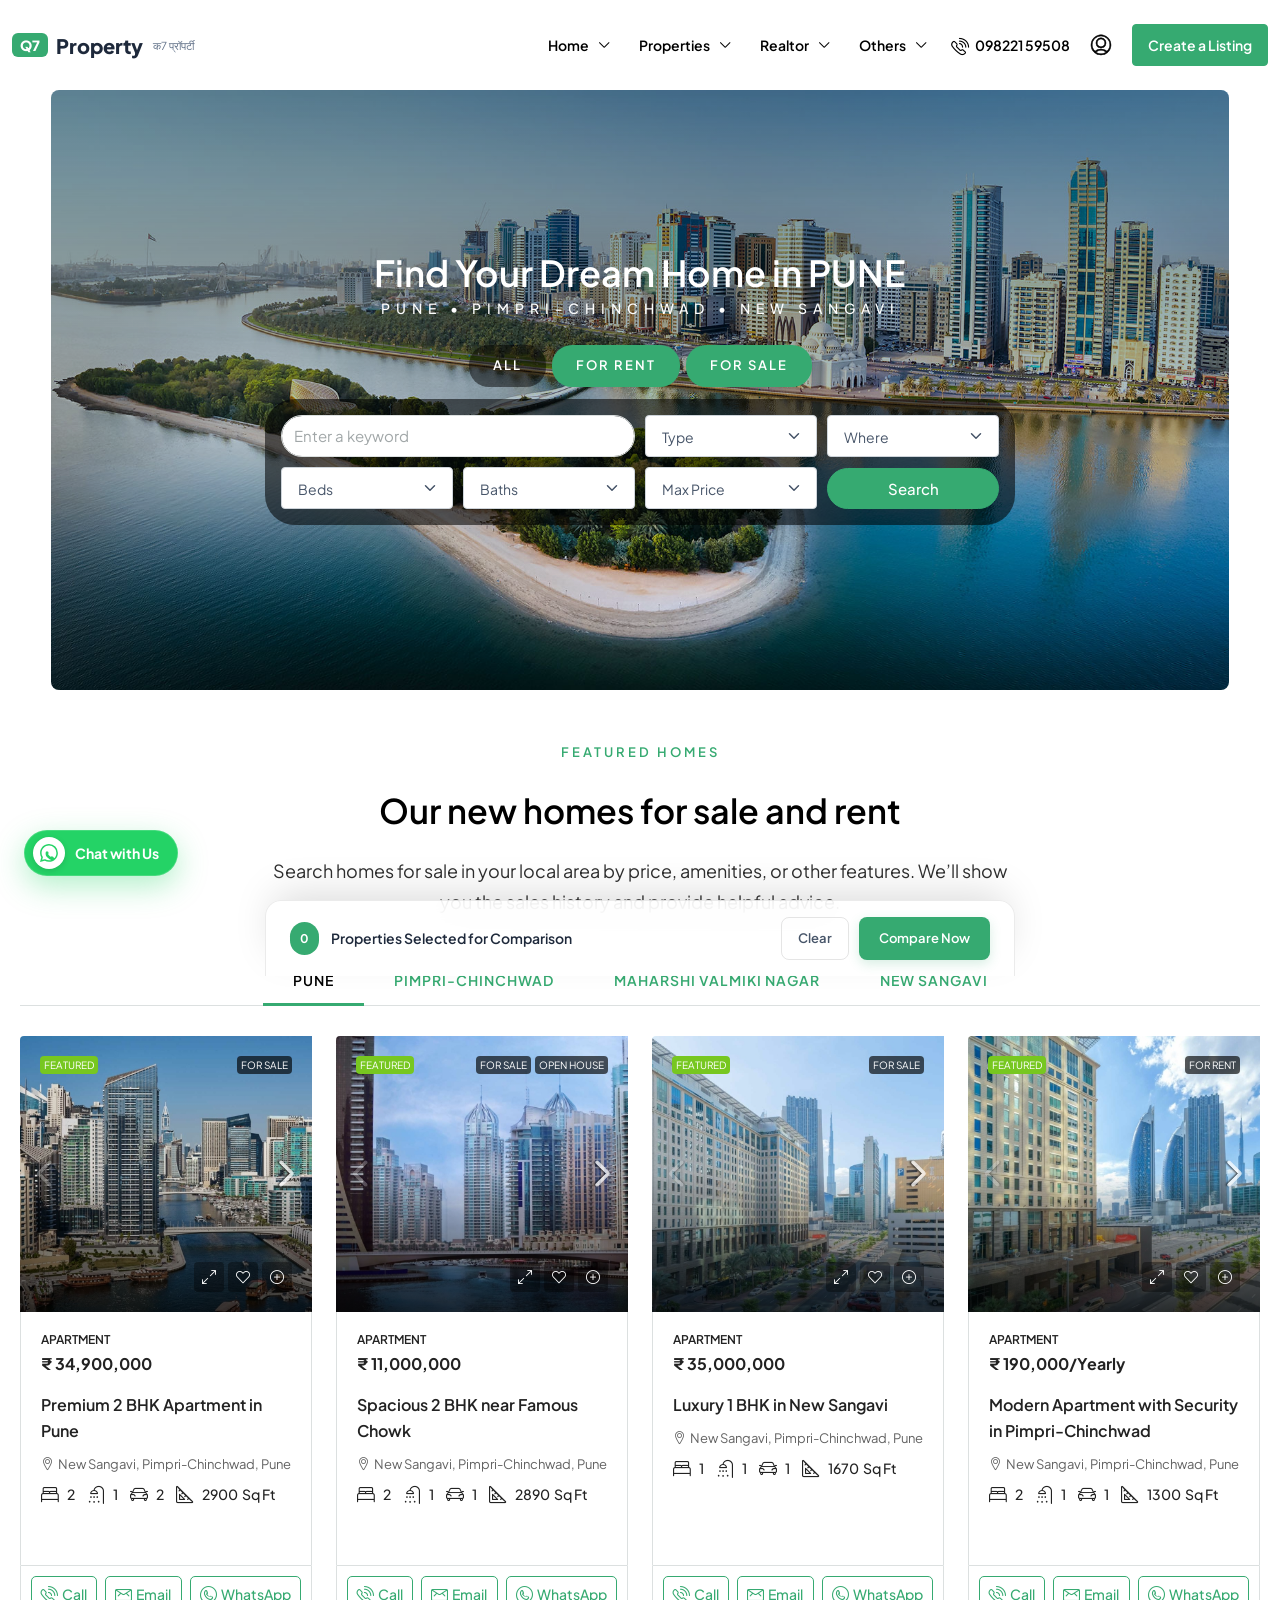
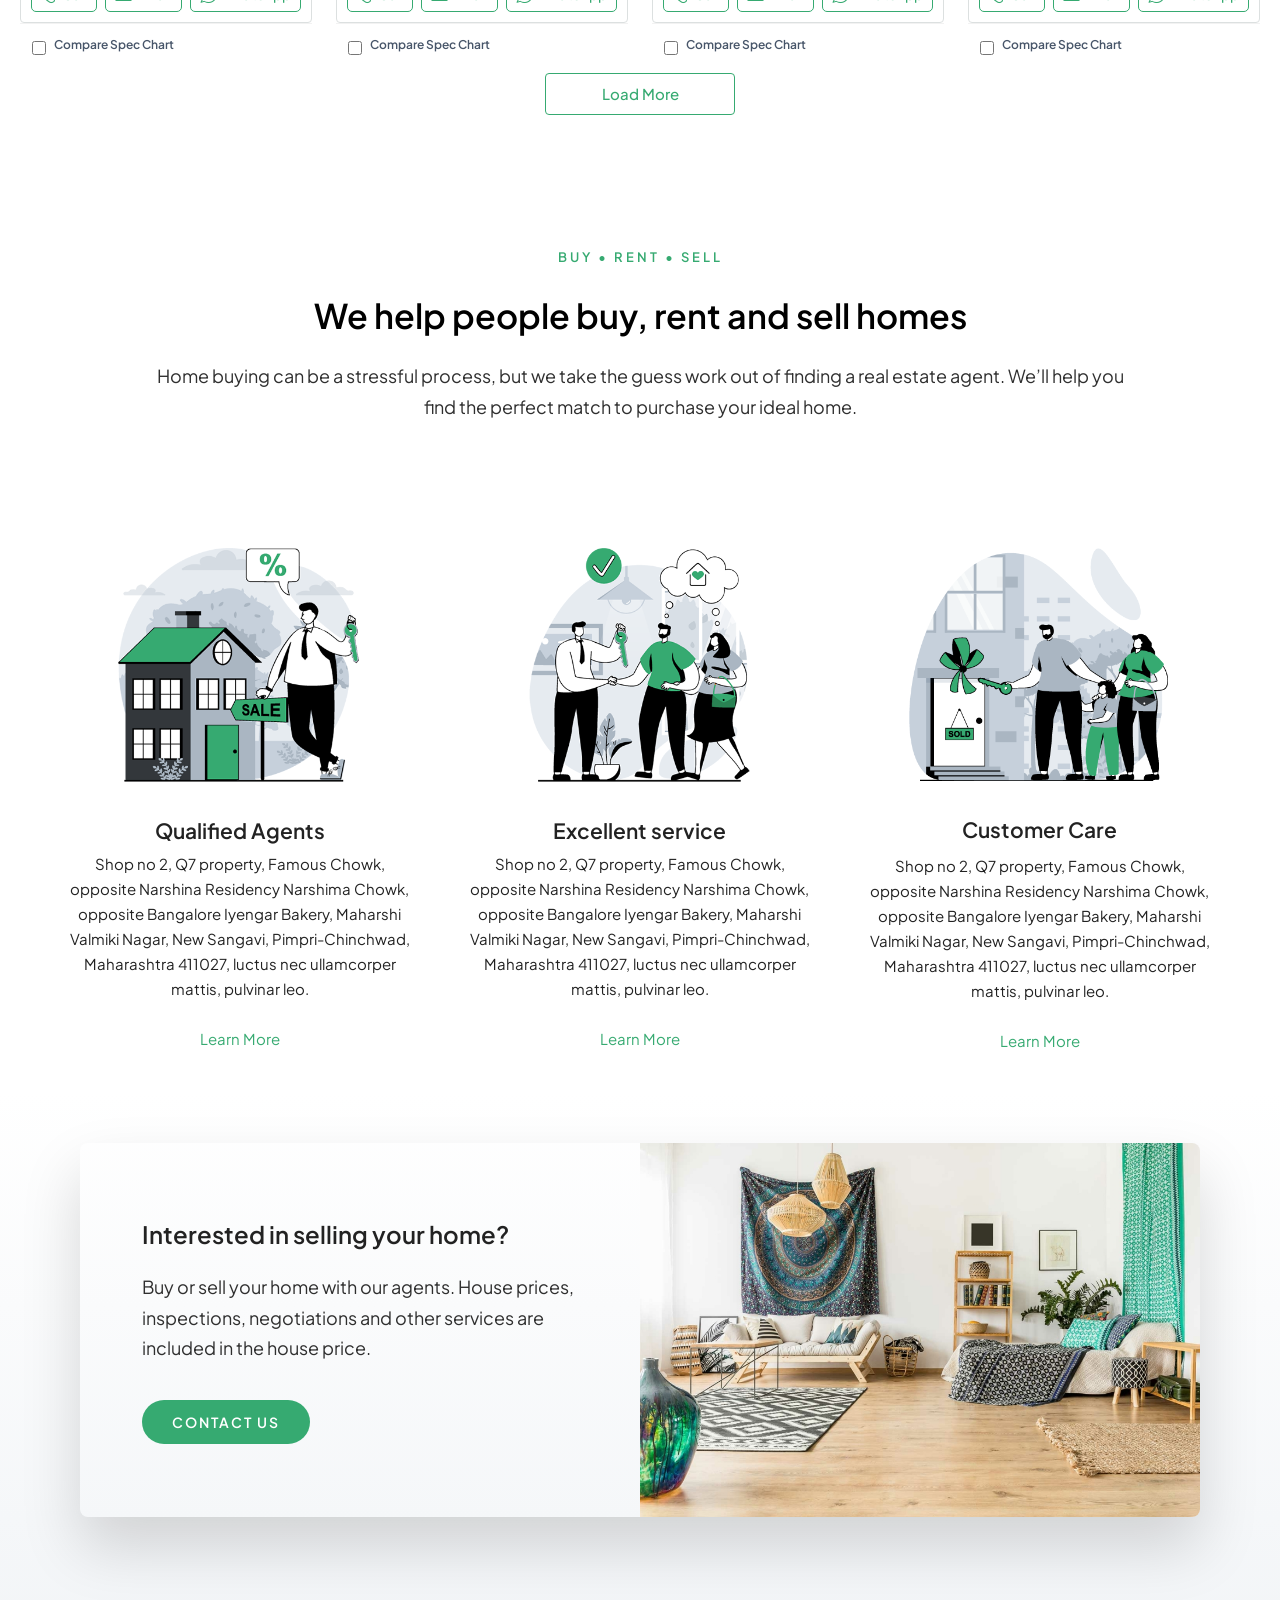
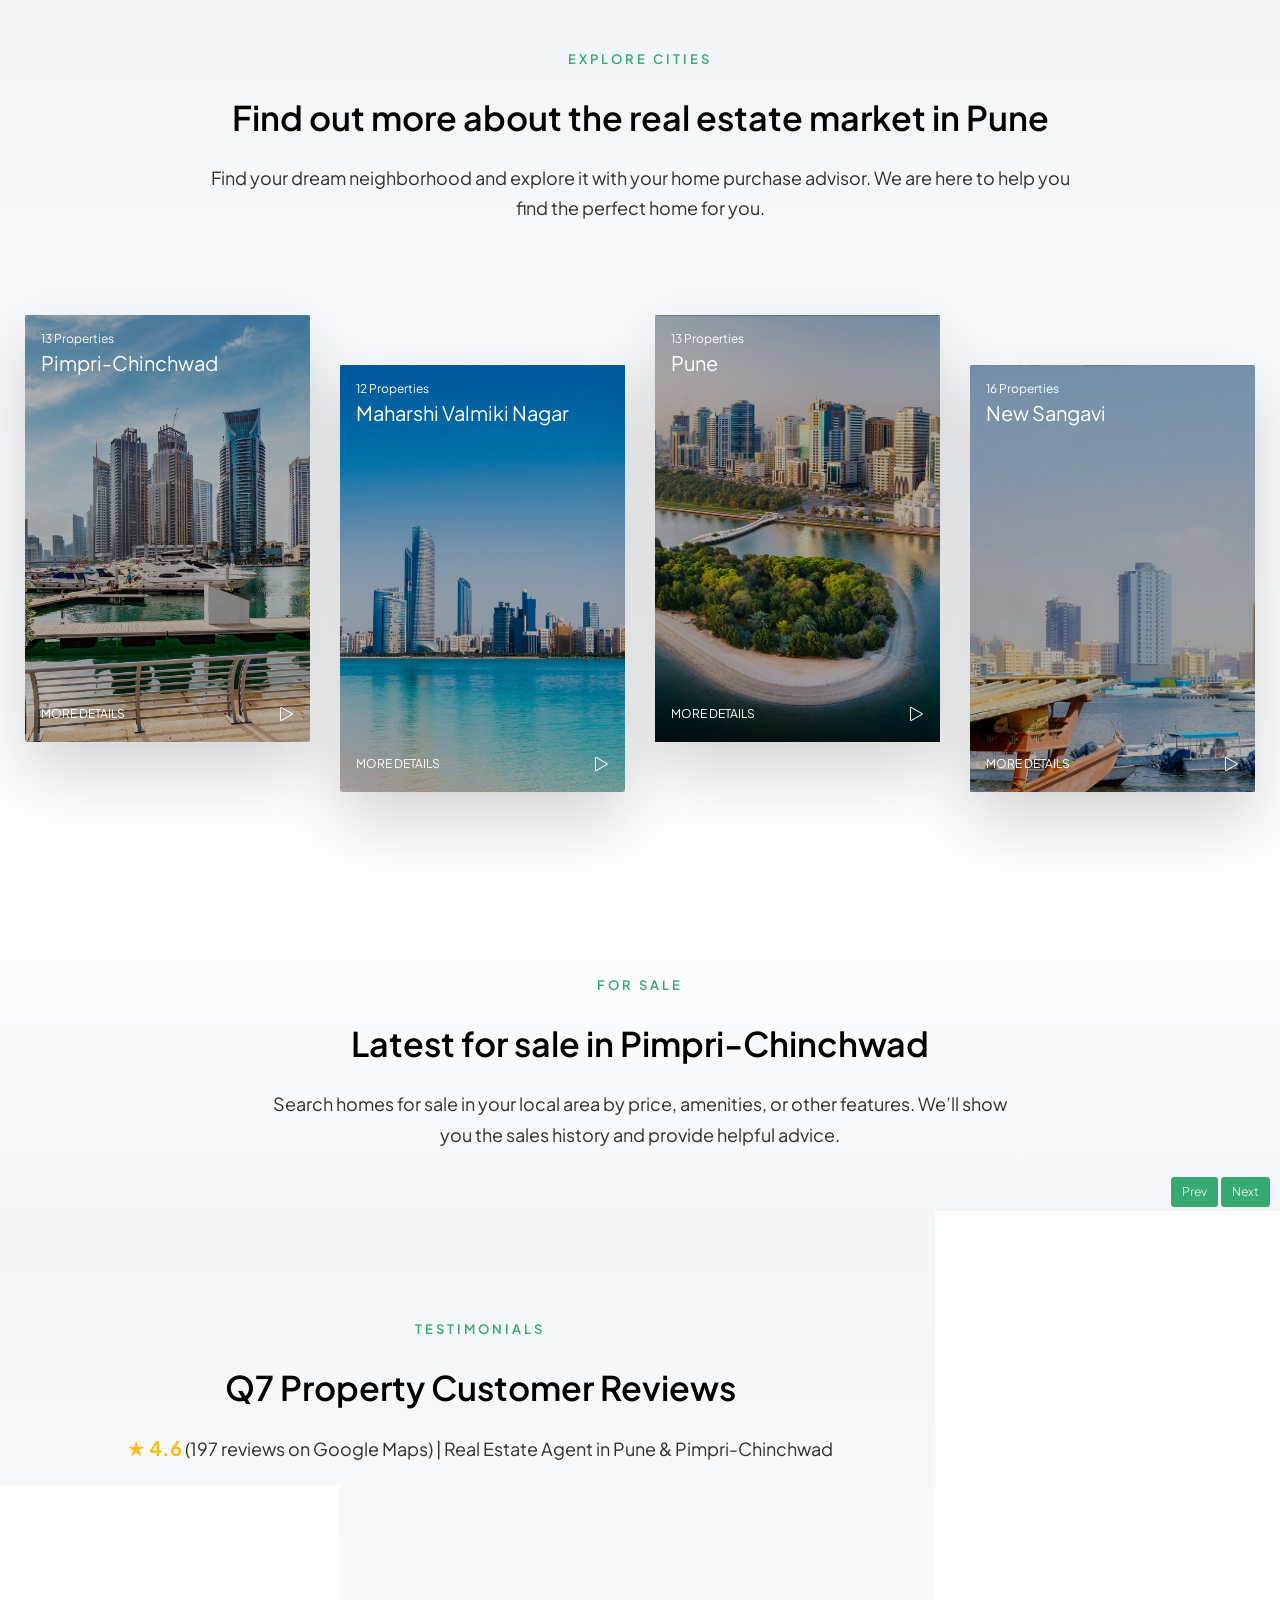
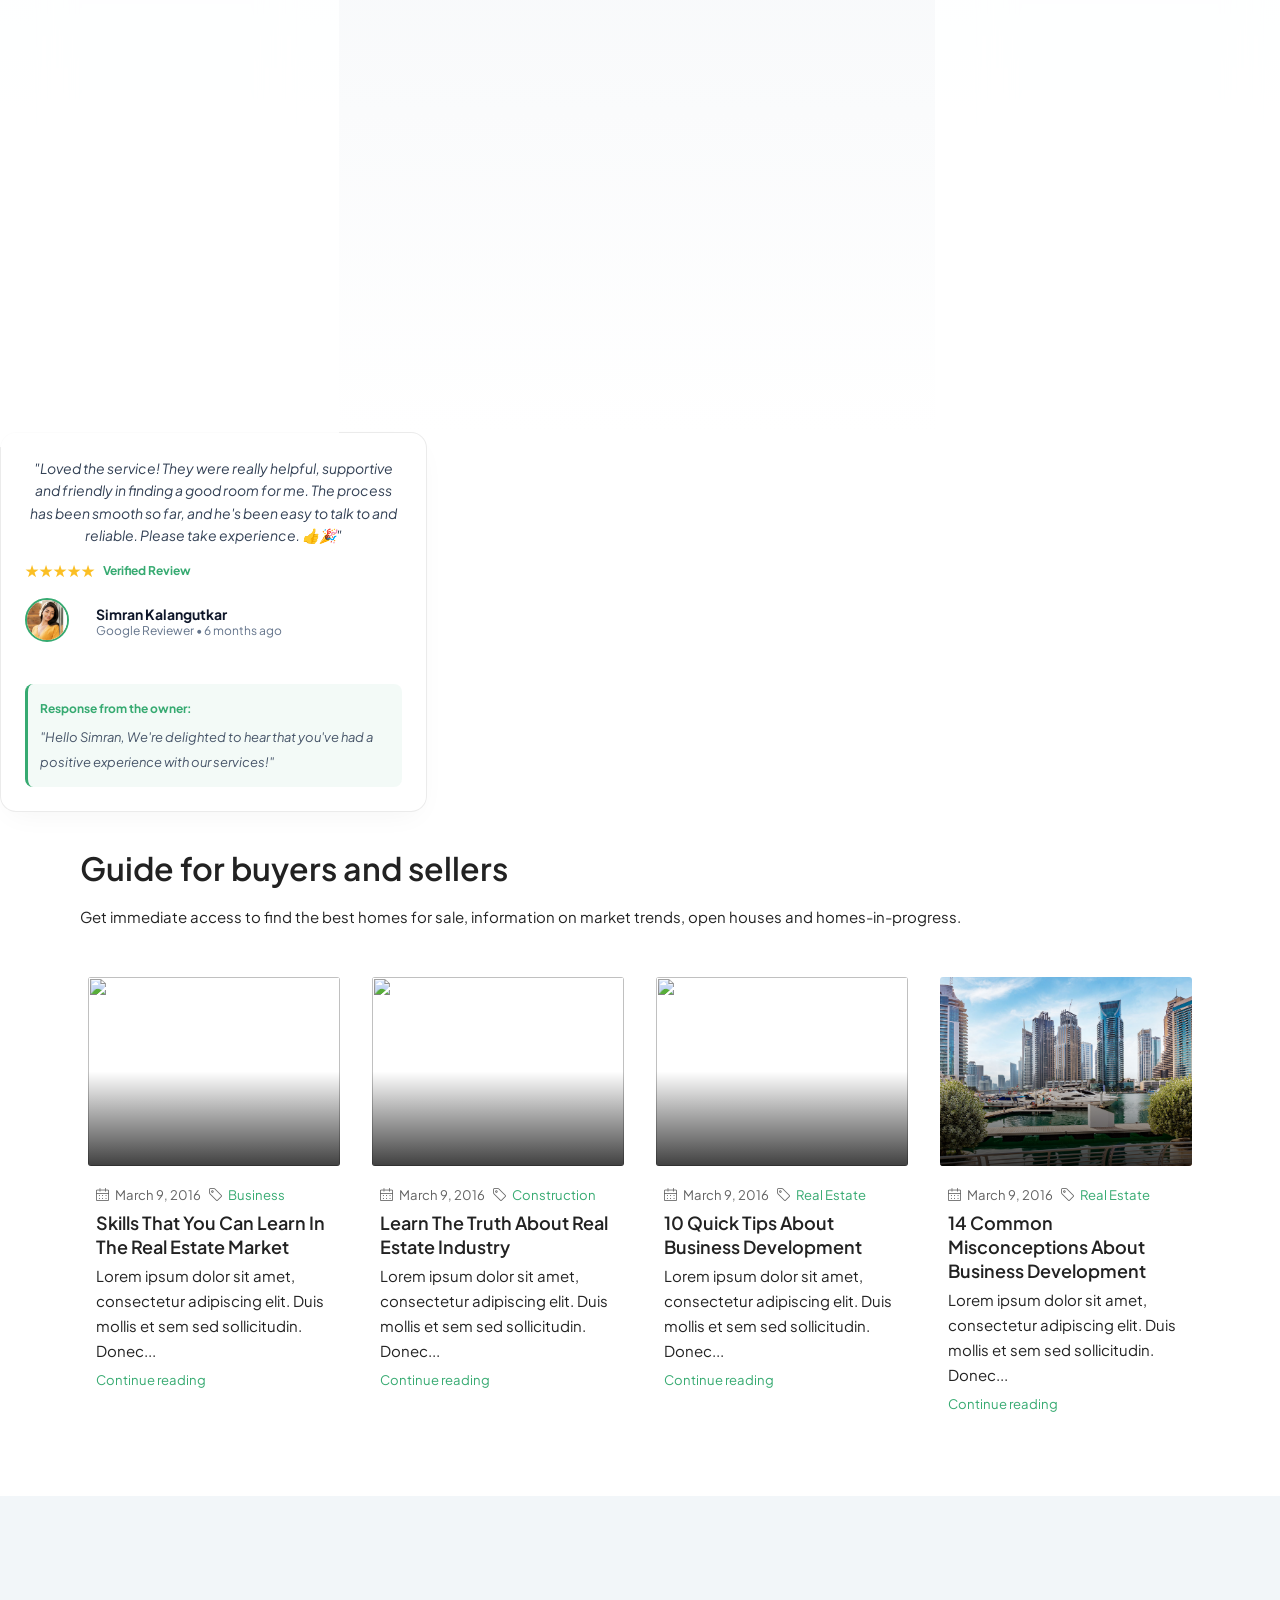
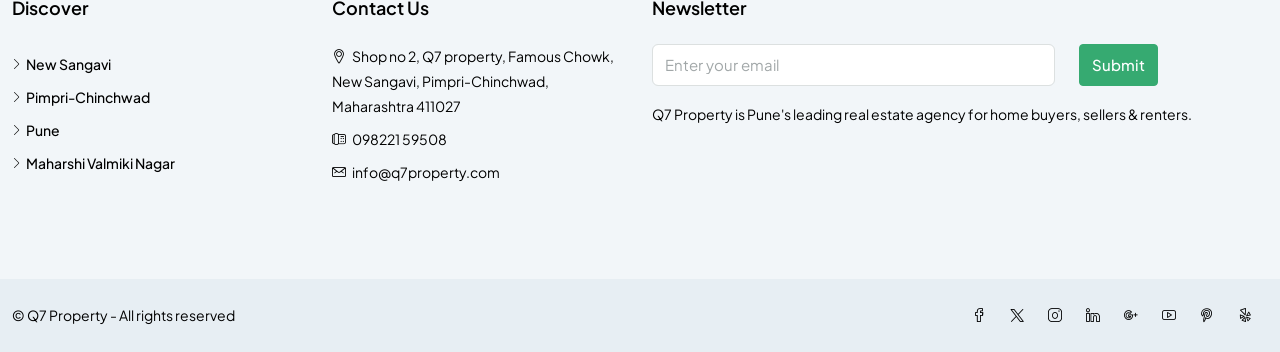
==== commit 22d2f281: "fix(typography): restore Plus Jakarta Sans premium fonts via Google CDN & add robust CSS sans-serif " ====
--- a/index.html
+++ b/index.html
@@ -83,7 +83,7 @@
           }
         }
         body {
-            font-family: Plus Jakarta Sans;
+            font-family: 'Plus Jakarta Sans', -apple-system, BlinkMacSystemFont, "Segoe UI", Roboto, Helvetica, Arial, sans-serif;
             font-size: 15px;
             font-weight: 400;
             line-height: 25px;
@@ -95,7 +95,7 @@
         .btn.btn-create-listing,
         .logged-in-nav,
         .btn-phone-number {
-          font-family: Plus Jakarta Sans;
+          font-family: 'Plus Jakarta Sans', -apple-system, BlinkMacSystemFont, "Segoe UI", Roboto, Helvetica, Arial, sans-serif;
           font-size: 14px;
           font-weight: 600;
           text-transform: none;
@@ -112,11 +112,11 @@
         .form-control,
         .bootstrap-select .text,
         .sort-by-title {
-          font-family: Plus Jakarta Sans;
+          font-family: 'Plus Jakarta Sans', -apple-system, BlinkMacSystemFont, "Segoe UI", Roboto, Helvetica, Arial, sans-serif;
         }
         
         h1, h2, h3, h4, h5, h6, .item-title, .page-title-mobile {
-          font-family: Plus Jakarta Sans;
+          font-family: 'Plus Jakarta Sans', -apple-system, BlinkMacSystemFont, "Segoe UI", Roboto, Helvetica, Arial, sans-serif;
           font-weight: 600;
           text-transform: none;
         }
@@ -128,13 +128,13 @@
         }
 
         .top-bar-wrap {
-            font-family: Plus Jakarta Sans;
+            font-family: 'Plus Jakarta Sans', -apple-system, BlinkMacSystemFont, "Segoe UI", Roboto, Helvetica, Arial, sans-serif;
             font-size: 15px;
             font-weight: 400;
             text-transform: none;   
         }
         .footer-wrap {
-            font-family: Plus Jakarta Sans;
+            font-family: 'Plus Jakarta Sans', -apple-system, BlinkMacSystemFont, "Segoe UI", Roboto, Helvetica, Arial, sans-serif;
             font-size: 14px;
             font-weight: 400;
             text-transform: none;
@@ -1262,7 +1262,9 @@
 }
 /*# sourceURL=houzez-style-inline-css */
 </style>
-<link rel="preload" as="style" href="https:./fonts.googleapis.com/css?family=Plus%20Jakarta%20Sans:200,300,400,500,600,700,800,200italic,300italic,400italic,500italic,600italic,700italic,800italic&amp;display=swap"><link rel="stylesheet" href="./fonts.googleapis.com/css/family%3DPlus%2520Jakarta%2520Sans_200%2C300%2C400%2C500%2C600%2C700%2C800%2C200italic%2C300italic%2C400italic%2C500italic%2C600italic%2C700italic%2C800italic%26display%3Dswap" media="all" onload="this.media='all'"><noscript><link rel="stylesheet" href="https:./fonts.googleapis.com/css?family=Plus%20Jakarta%20Sans:200,300,400,500,600,700,800,200italic,300italic,400italic,500italic,600italic,700italic,800italic&#038;display=swap" /></noscript><link rel="stylesheet" id="elementor-gf-local-roboto-css" href="./wp-content/uploads/elementor/google-fonts/css/roboto.css" type="text/css" media="all">
+<link rel="preconnect" href="https://fonts.googleapis.com">
+<link rel="preconnect" href="https://fonts.gstatic.com" crossorigin>
+<link href="https://fonts.googleapis.com/css2?family=Plus+Jakarta+Sans:ital,wght@0,200;0,300;0,400;0,500;0,600;0,700;0,800;1,200;1,300;1,400;1,500;1,600;1,700;1,800&family=Inter:wght@400;500;600;700&display=swap" rel="stylesheet"><link rel="stylesheet" id="elementor-gf-local-roboto-css" href="./wp-content/uploads/elementor/google-fonts/css/roboto.css" type="text/css" media="all">
 <link rel="stylesheet" id="elementor-gf-local-robotoslab-css" href="./wp-content/uploads/elementor/google-fonts/css/robotoslab.css" type="text/css" media="all">
 <script type="text/javascript" id="houzez-maps-callback-js-after">
 /* <![CDATA[ */
